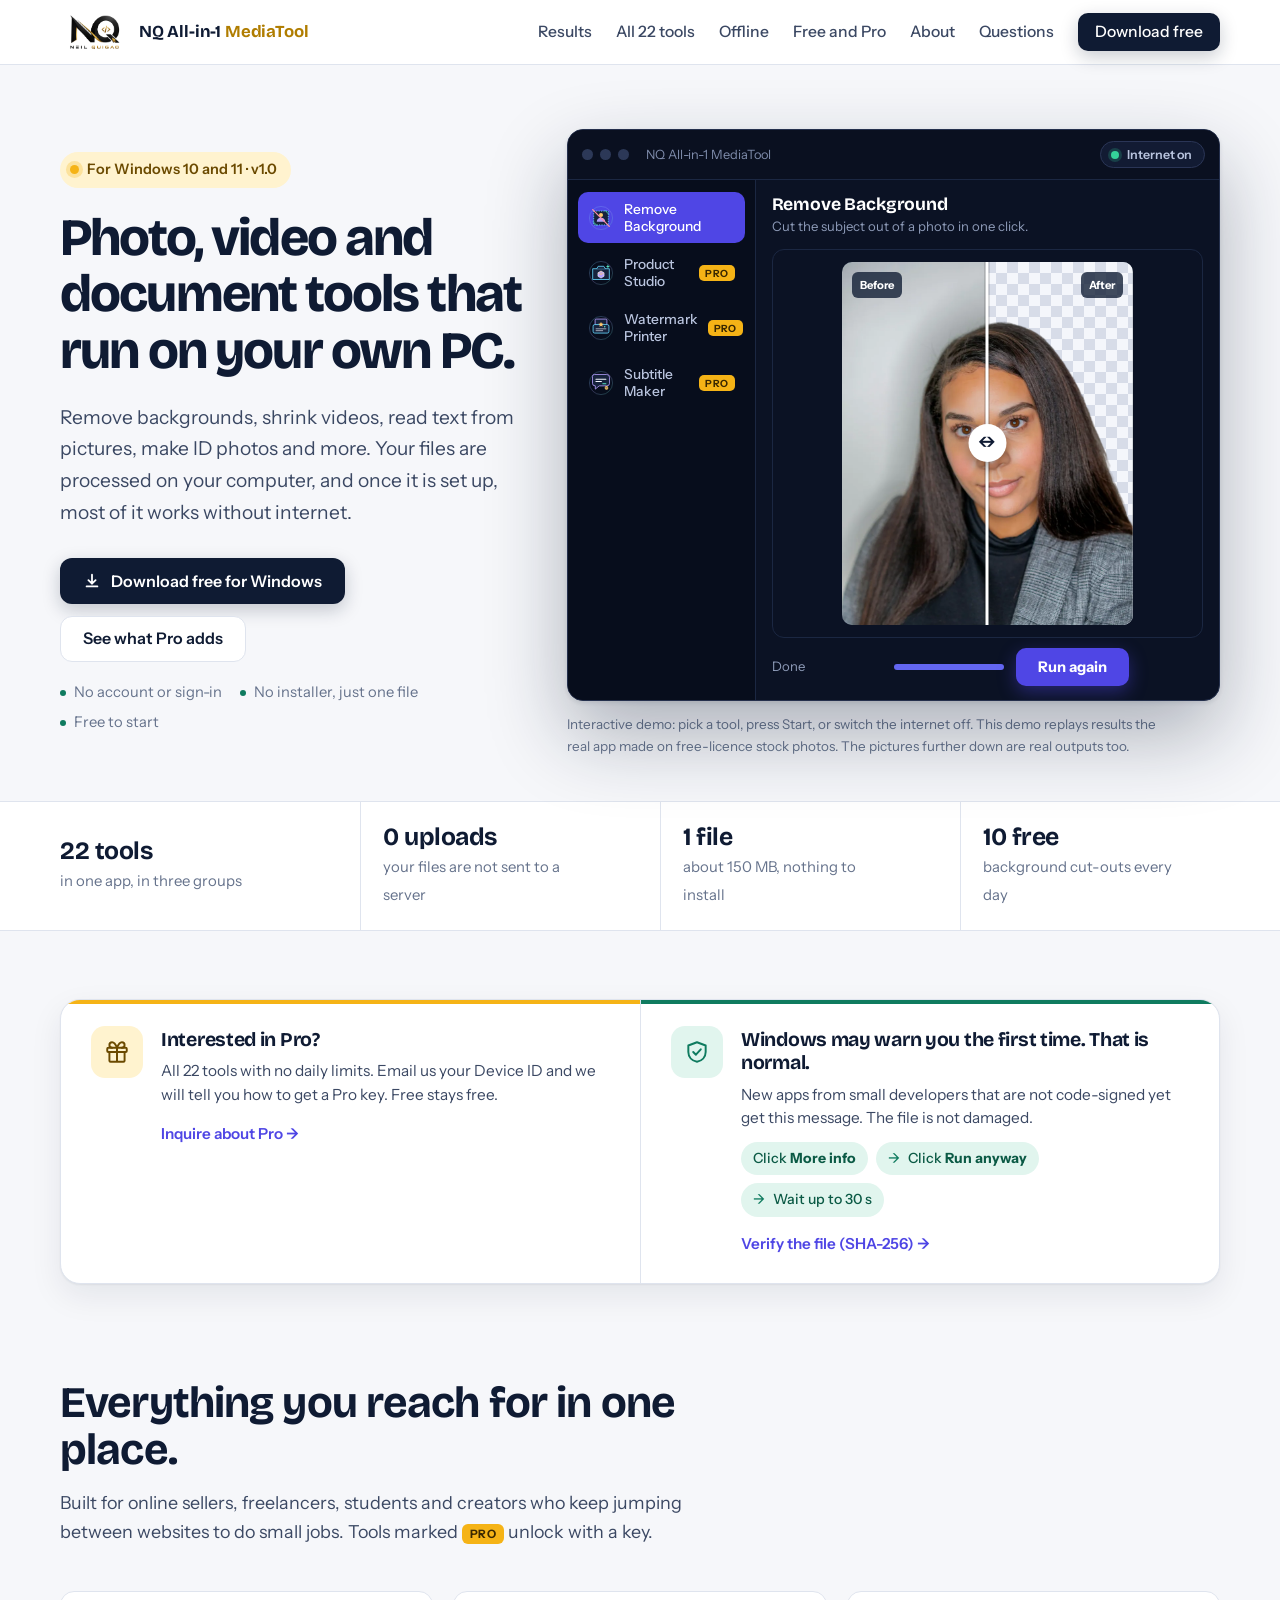
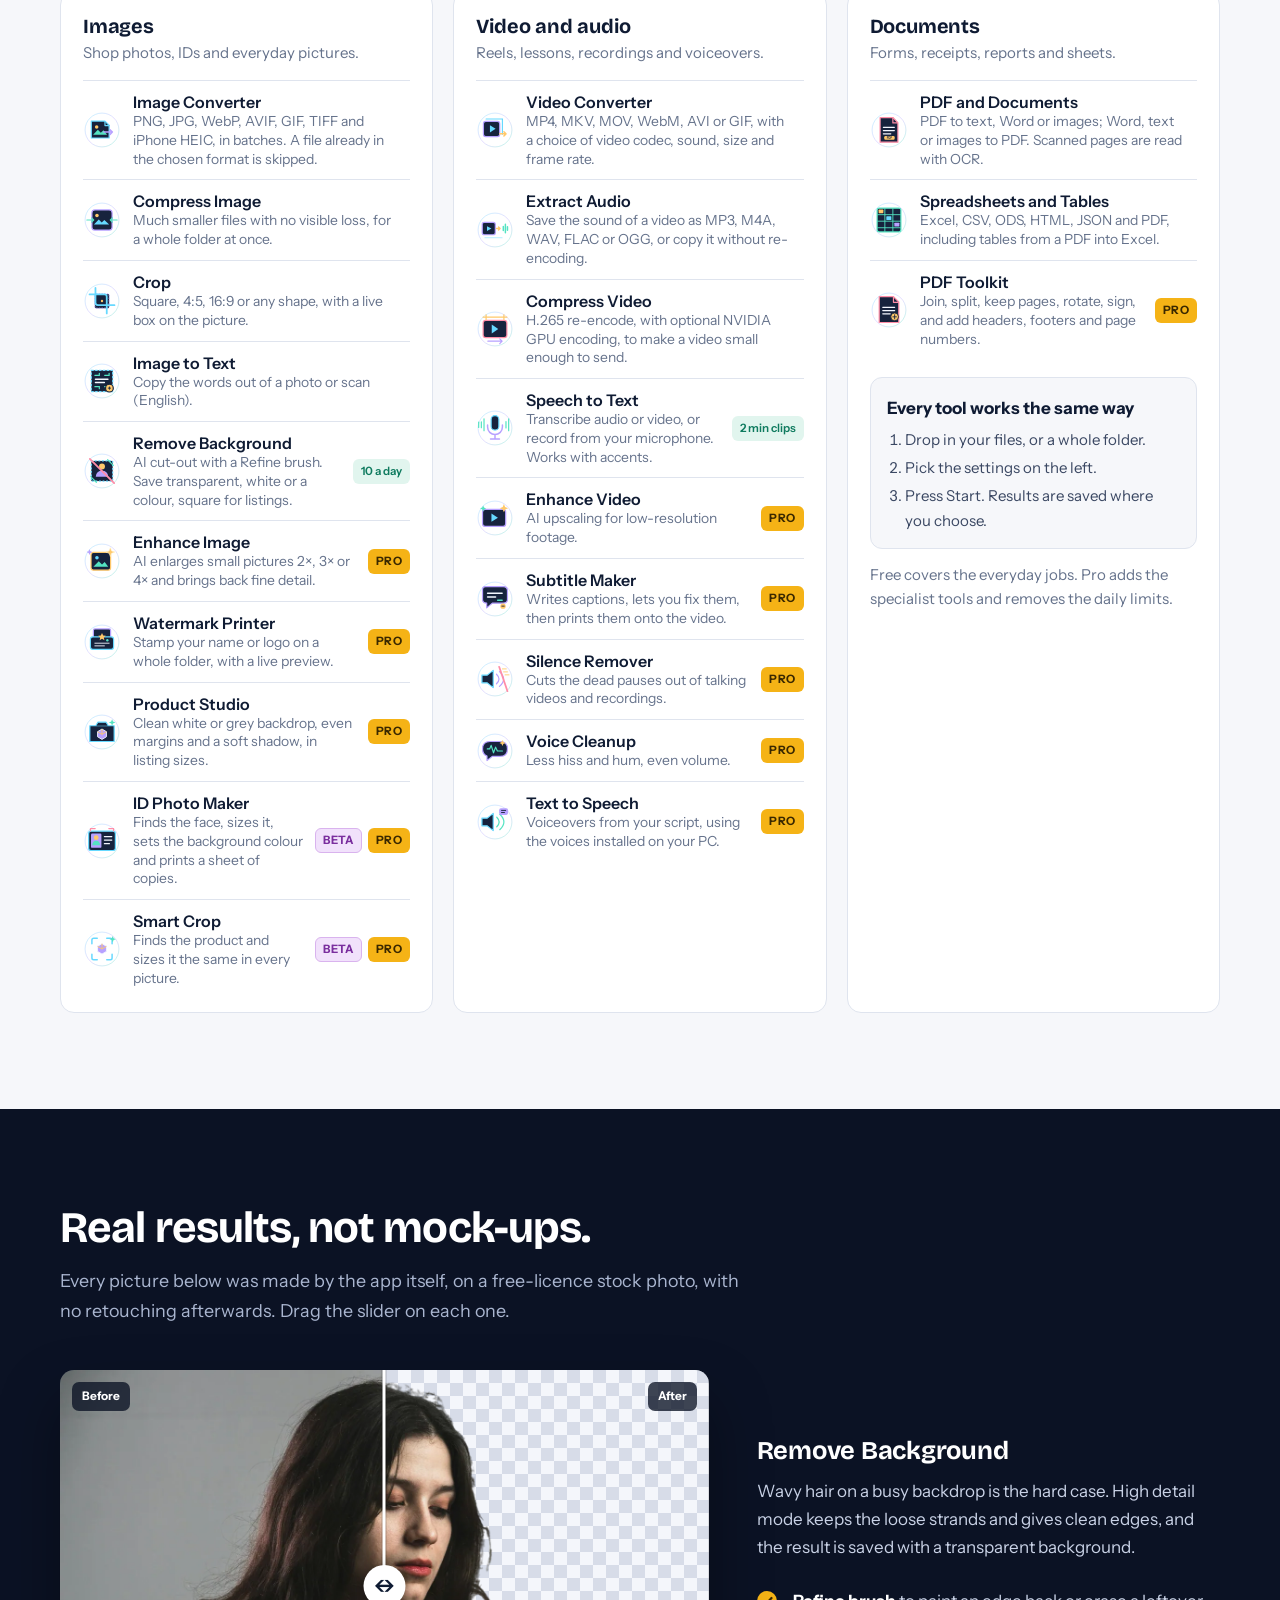
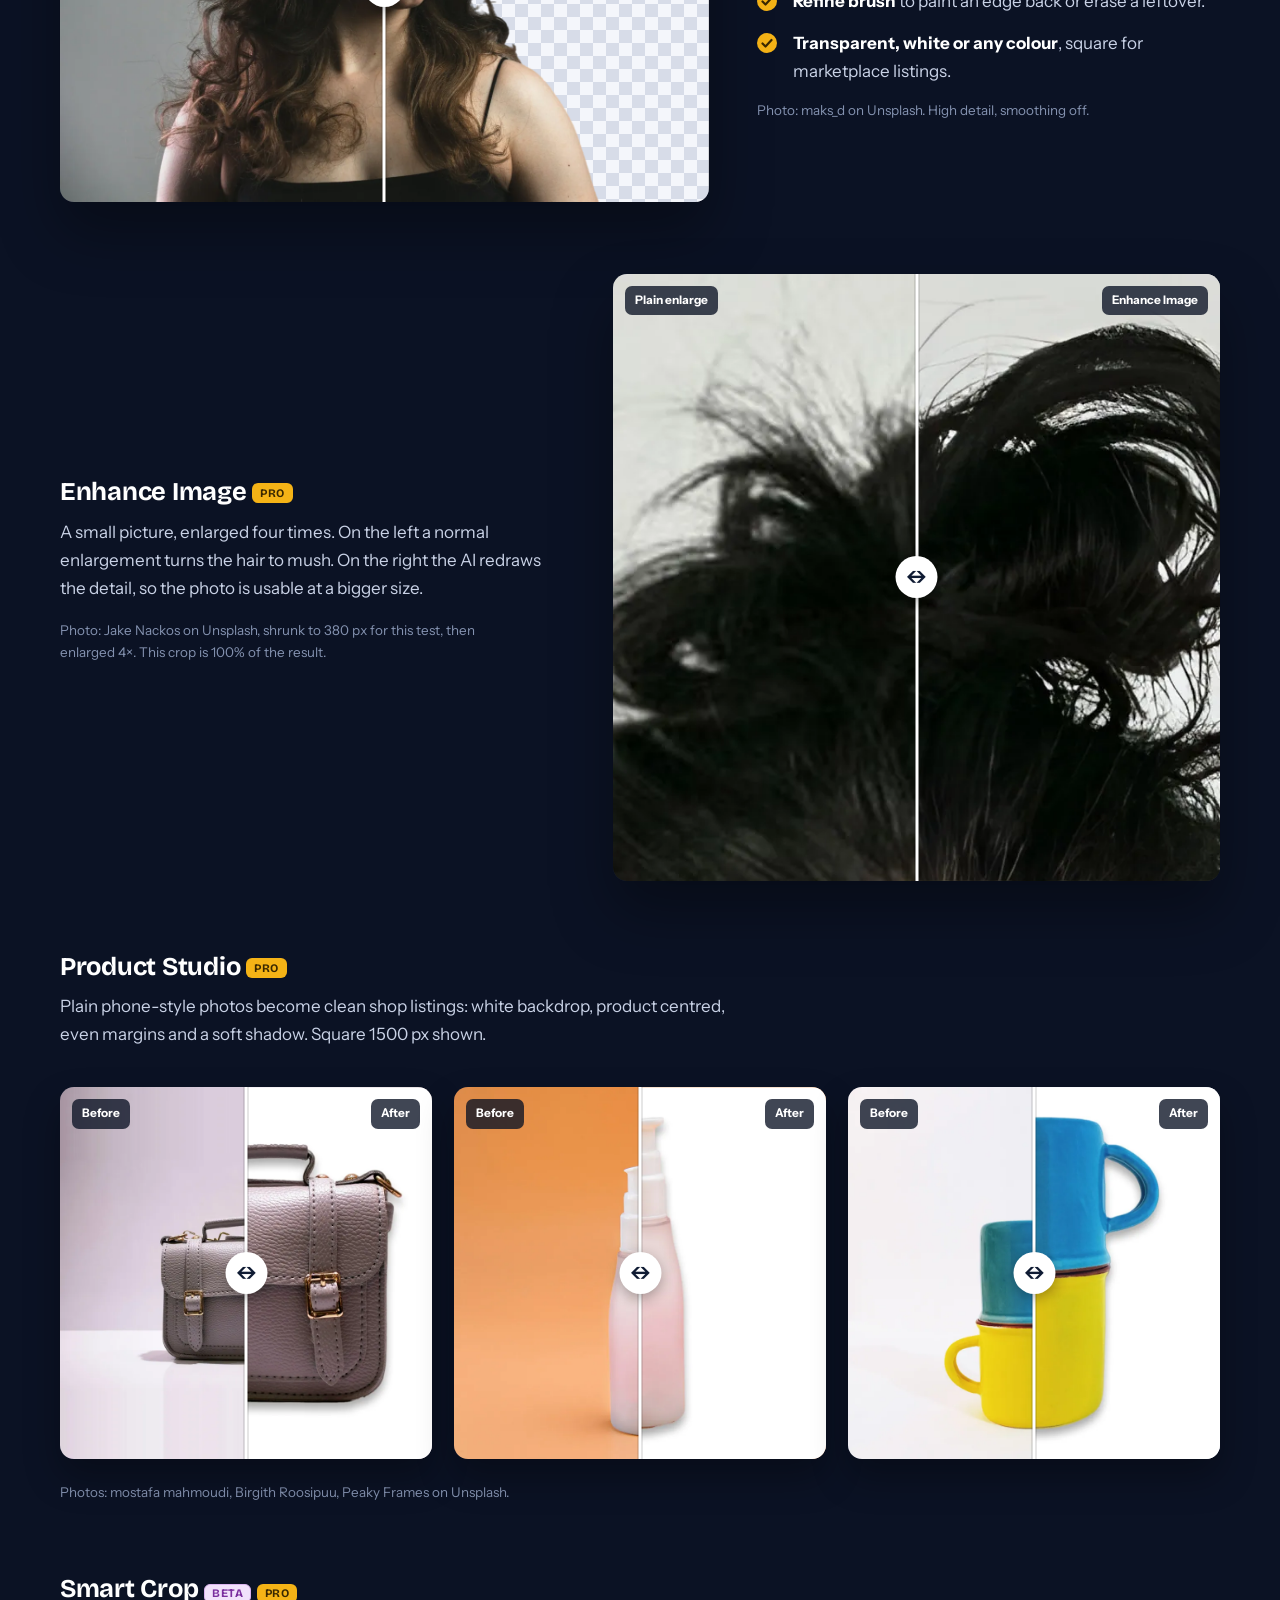
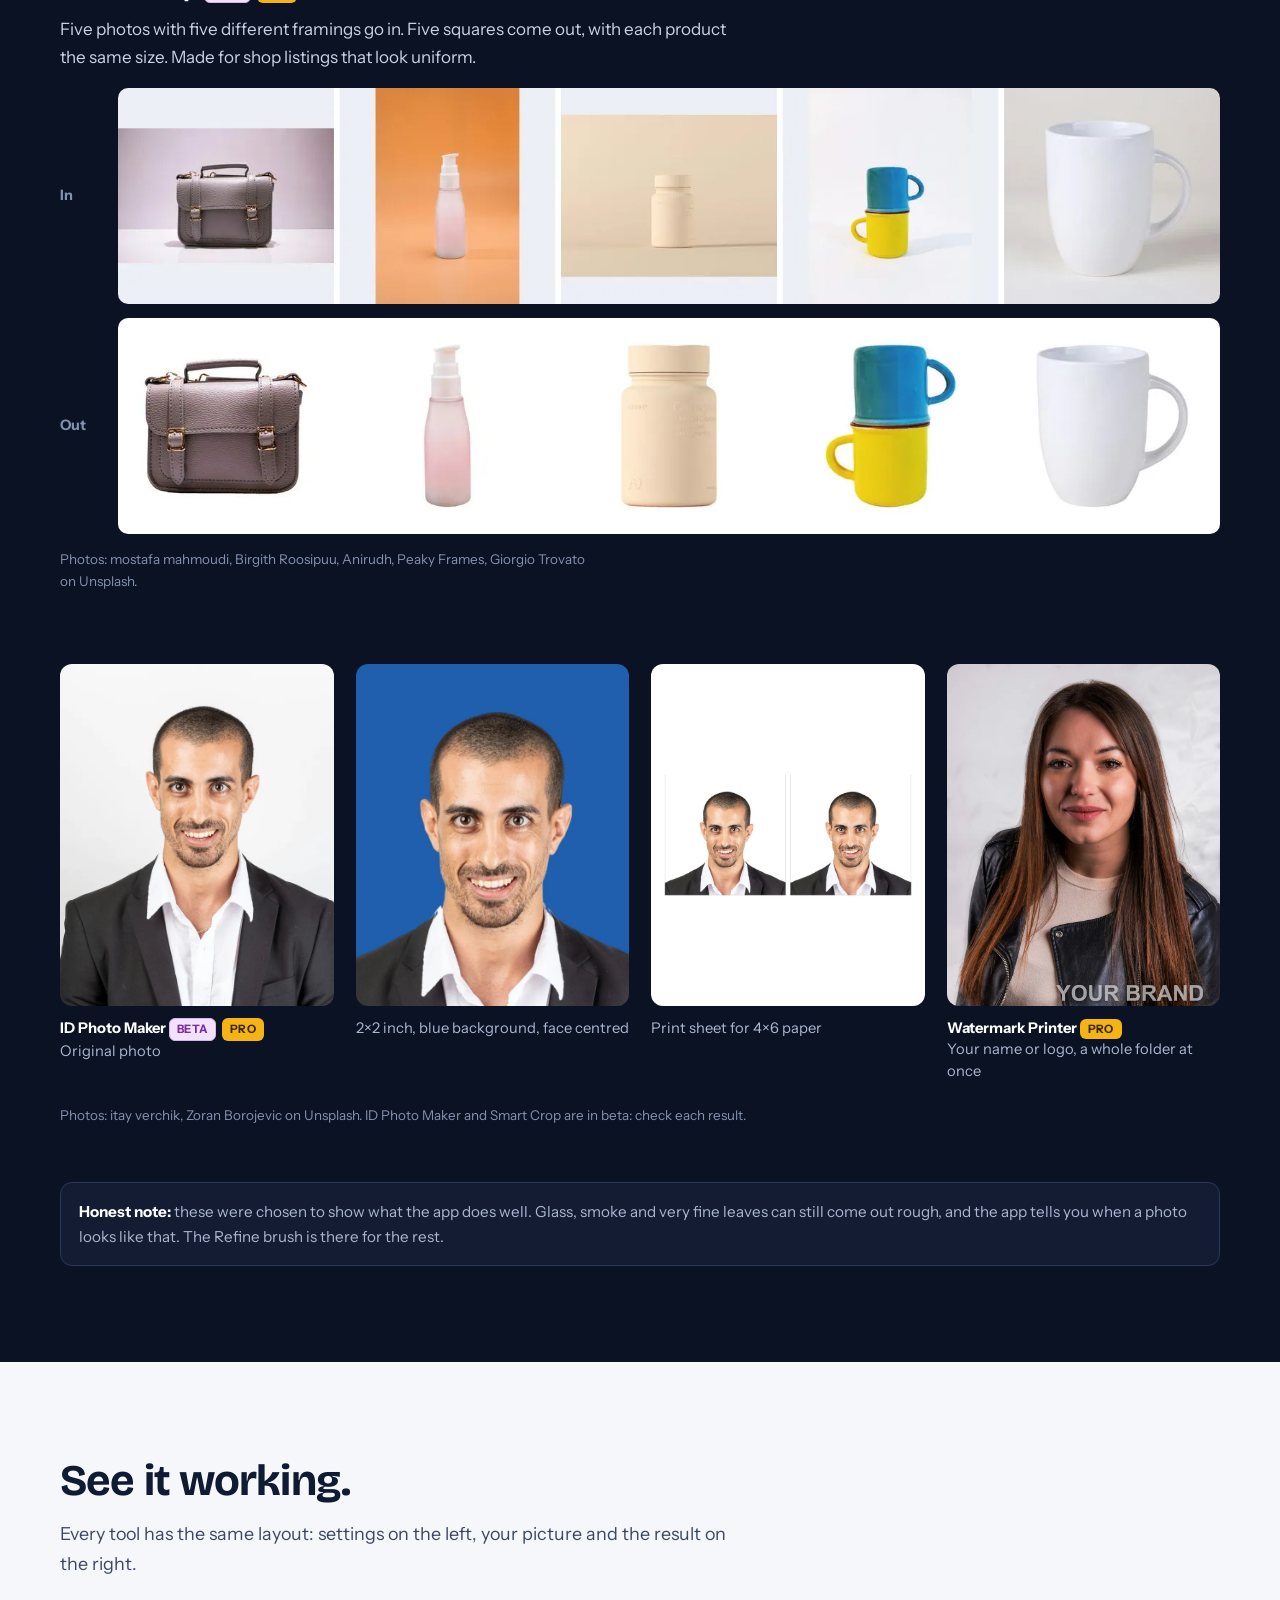
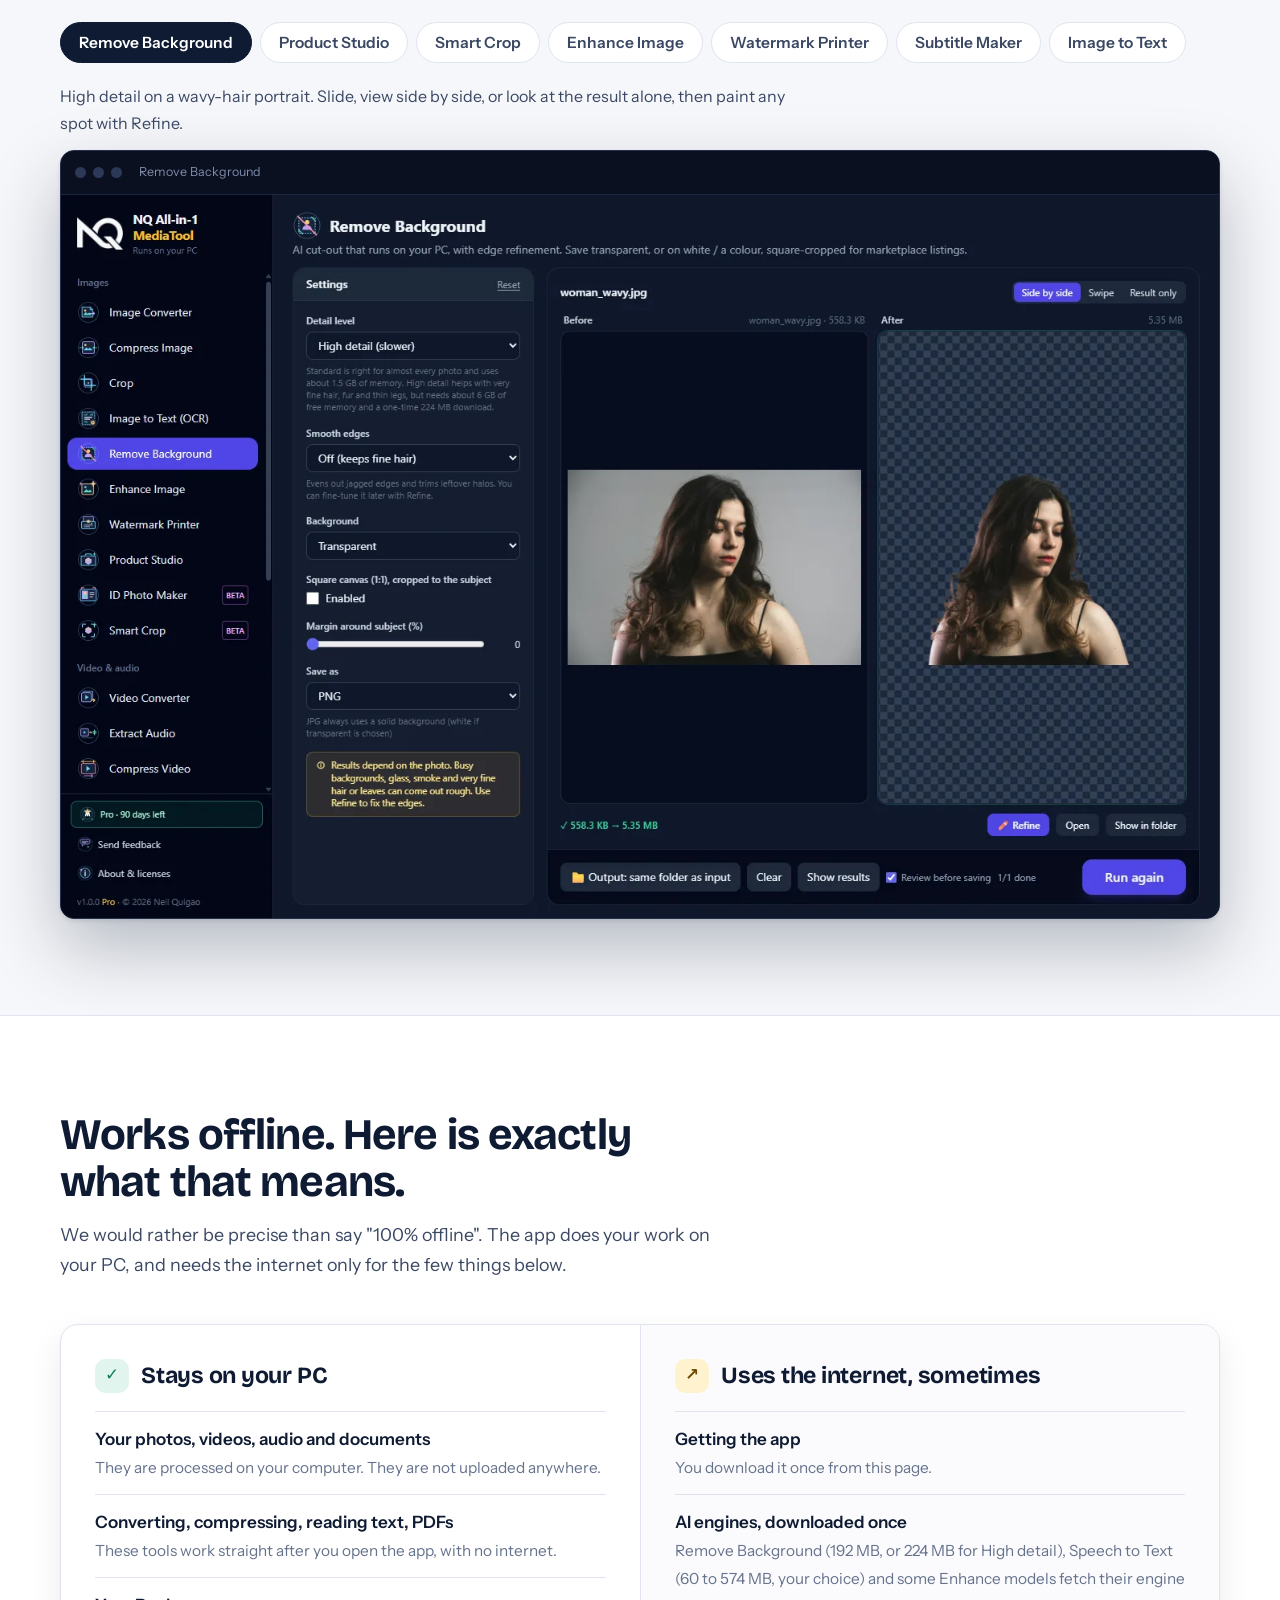
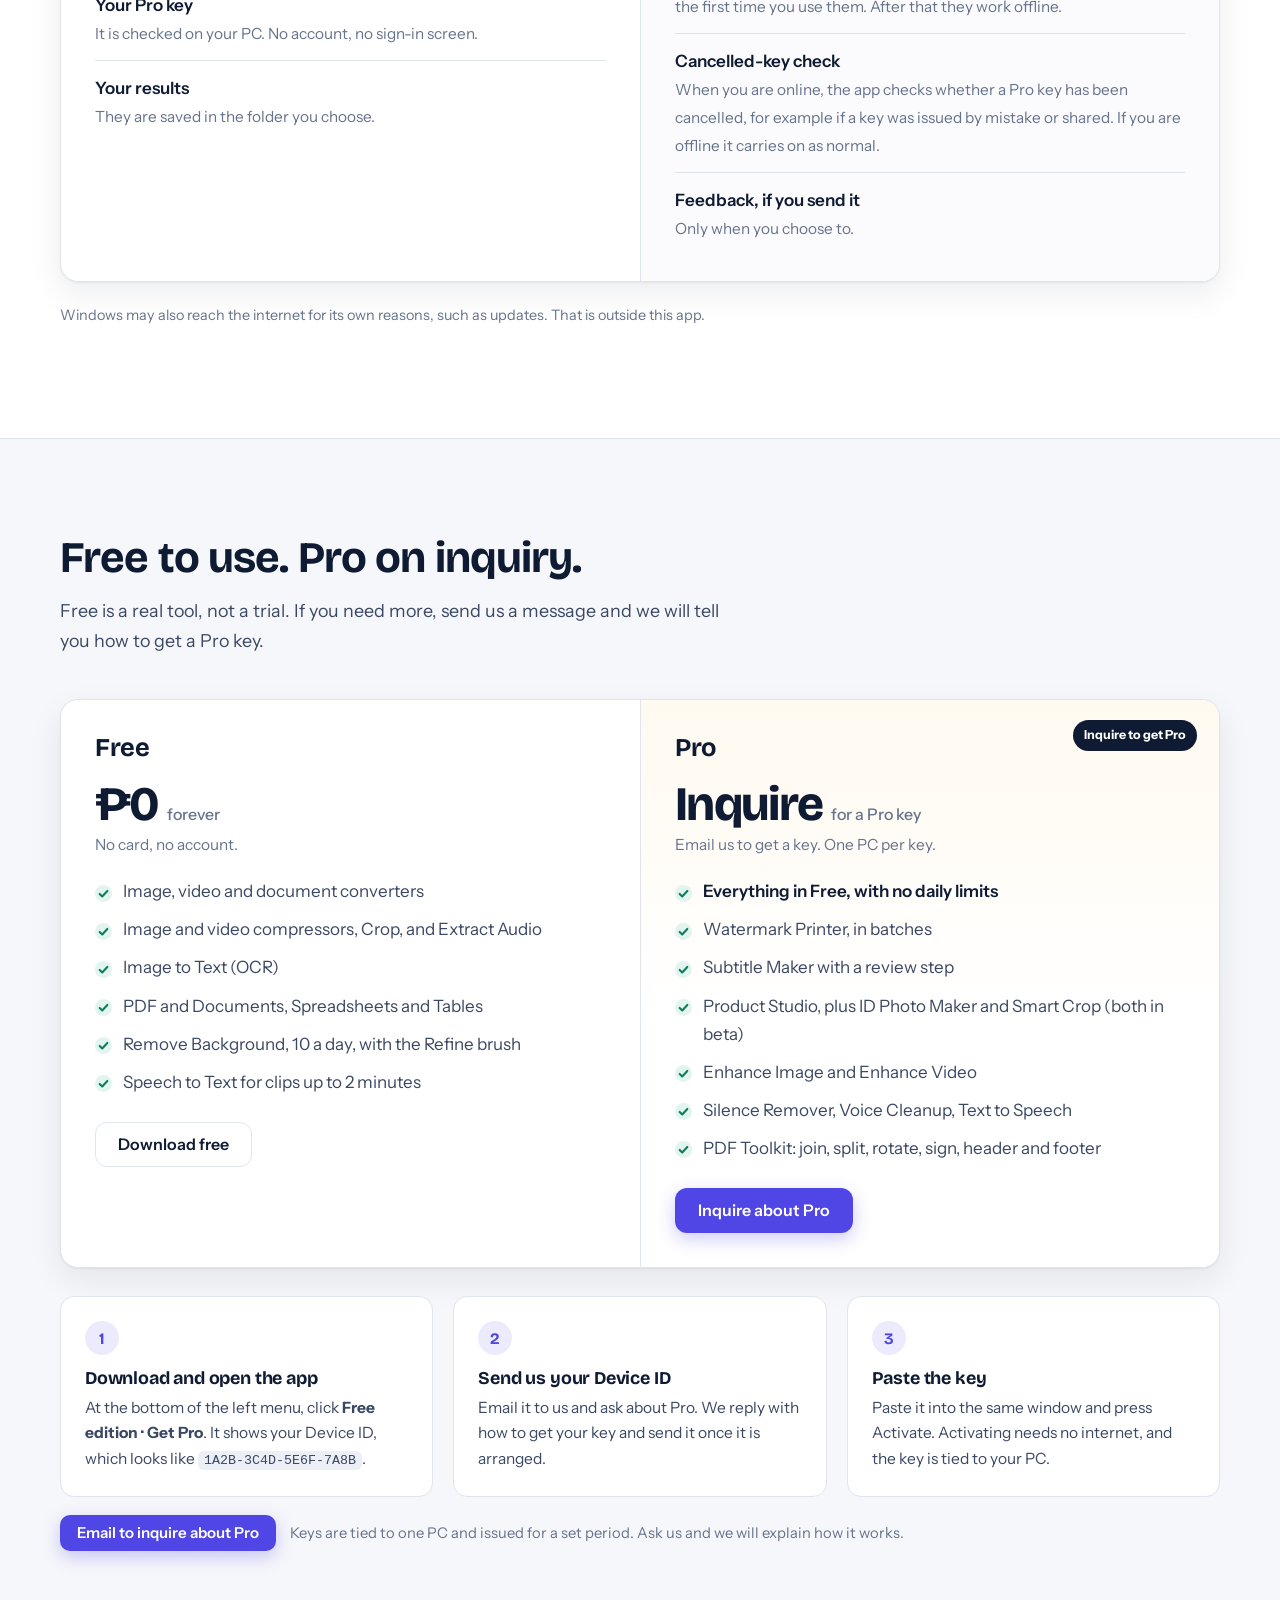
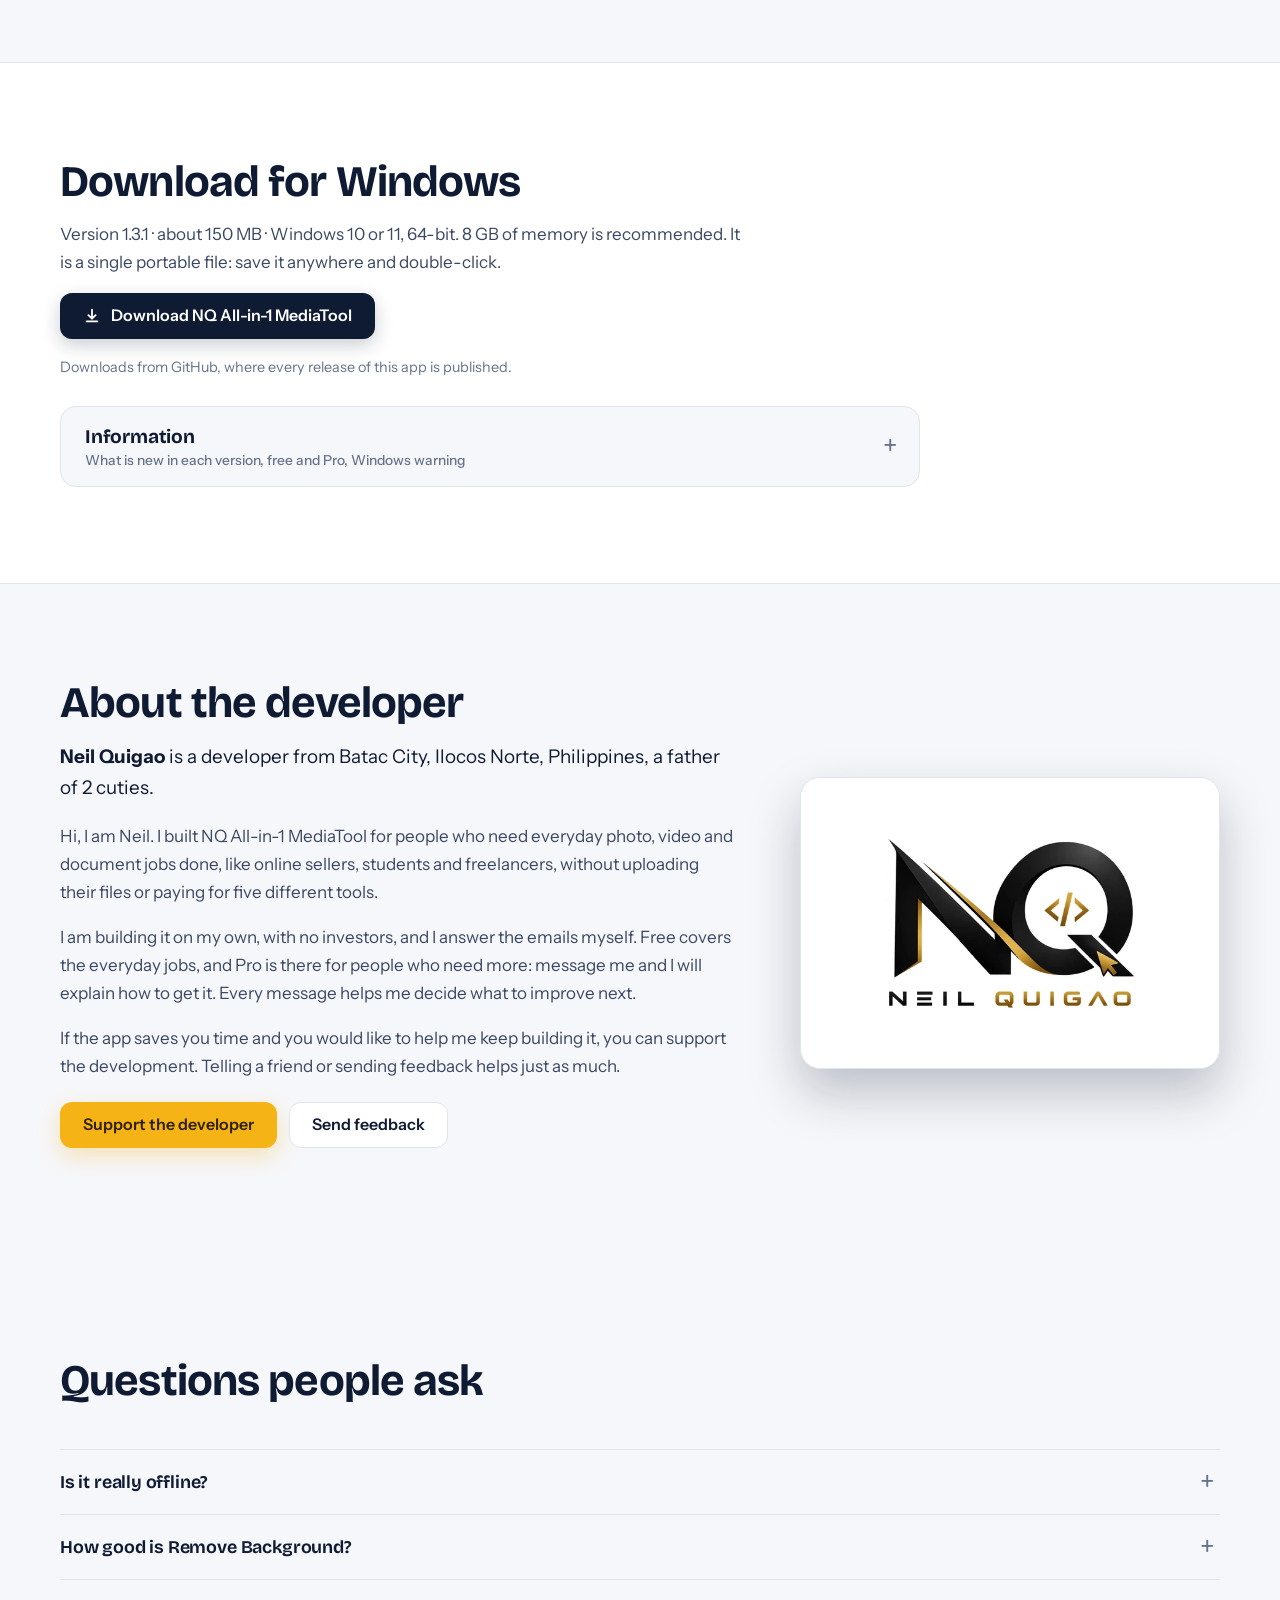
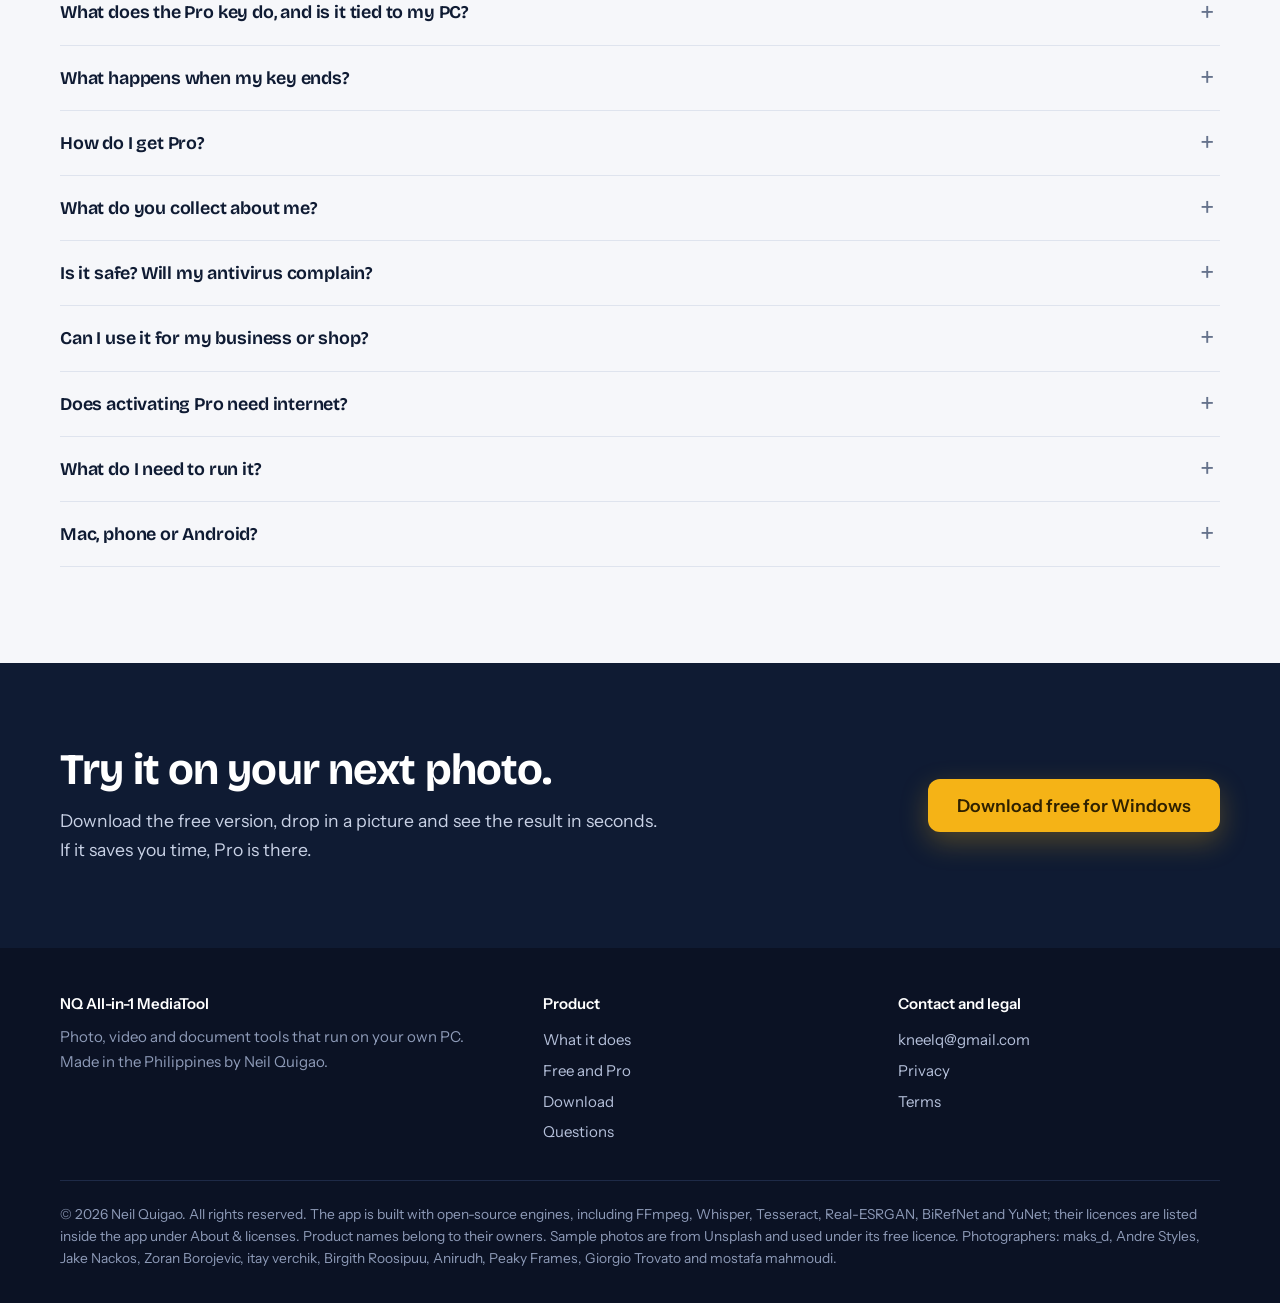
==== docs/index.html @ 66a1053c "v1.3.1: Pro on inquiry (site, terms, README) Co-Authored-By: Claude Sonnet 5.5 <noreply@anthropic.co" ====
<!doctype html>
<html lang="en">
<head>
<meta charset="utf-8">
<meta name="viewport" content="width=device-width, initial-scale=1">
<title>NQ All-in-1 MediaTool: photo, video and document tools that run on your PC</title>
<meta name="description" content="Remove backgrounds, compress video, read text from pictures, make ID photos and more. NQ All-in-1 MediaTool runs on your Windows PC, keeps your files on it, and works offline once set up.">
<meta property="og:title" content="NQ All-in-1 MediaTool">
<meta property="og:description" content="Photo, video and document tools that run on your own PC. Your files stay on it, and most of it works offline.">
<meta property="og:image" content="img/og.jpg">
<meta name="theme-color" content="#0f1b33">
<link rel="icon" href="img/icon.png">
<link rel="preconnect" href="https://fonts.googleapis.com"><link rel="preconnect" href="https://fonts.gstatic.com" crossorigin>
<link rel="stylesheet" href="https://fonts.googleapis.com/css2?family=Bricolage+Grotesque:opsz,wght@12..96,500..800&family=Instrument+Sans:wght@400;500;600;700&display=swap">
<link rel="stylesheet" href="style.css">
<link rel="stylesheet" href="hero.css">
</head>
<body>
<a class="skip" href="#main">Skip to content</a>
<header class="top">
  <div class="wrap">
    <a class="brand" href="#top" aria-label="NQ All-in-1 MediaTool home"><img src="img/logo.png" alt=""><span>NQ All-in-1 <b>MediaTool</b></span></a>
    <button class="menu" id="menu" aria-label="Menu" aria-expanded="false" aria-controls="nav">&#9776;</button>
    <nav id="nav" aria-label="Main">
      <a href="#results">Results</a>
      <a href="#tools">All 22 tools</a>
      <a href="#offline">Offline</a>
      <a href="#pricing">Free and Pro</a>
      <a href="#about">About</a>
      <a href="#faq">Questions</a>
      <a class="btn btn-pri btn-sm" href="#download" data-dl>Download free</a>
    </nav>
  </div>
</header>

<main id="main">
<section class="hero" id="top">
  <div class="wrap">
    <div>
      <div class="tag"><i></i>For Windows 10 and 11 · v1.0</div>
      <h1>Photo, video and document tools that run on your own PC.</h1>
      <p class="lead">Remove backgrounds, shrink videos, read text from pictures, make ID photos and more. Your files are processed on your computer, and once it is set up, most of it works without internet.</p>
      <div class="cta">
        <a class="btn btn-pri" href="#download" data-dl><svg viewBox="0 0 20 20" fill="none" stroke="currentColor" stroke-width="2" stroke-linecap="round" stroke-linejoin="round" aria-hidden="true"><path d="M10 3v10m0 0l-4-4m4 4l4-4M4 16h12"/></svg>Download free for Windows</a>
        <a class="btn btn-ghost" href="#pricing">See what Pro adds</a>
      </div>
      <ul class="facts"><li>No account or sign-in</li><li>No installer, just one file</li><li>Free to start</li></ul>
    </div>
    <figure class="shot">
      <div class="hd" id="hd" data-tool="rb" aria-label="Interactive demo of the app">
        <div class="hd-bar"><i></i><i></i><i></i><span class="hd-ttl">NQ All-in-1 MediaTool</span>
          <button class="hd-net" id="net" type="button" aria-pressed="false" title="Pretend to switch the internet off"><span class="dot"></span><span id="netTxt">Internet on</span></button></div>
        <div class="hd-body">
          <div class="hd-side" role="tablist" aria-label="Choose a tool to try">
            <button role="tab" data-tool="rb" aria-selected="true"><img src="icons/remove-background.svg" alt=""><span>Remove Background</span></button>
            <button role="tab" data-tool="ps" aria-selected="false"><img src="icons/product-photo-studio.svg" alt=""><span>Product Studio</span><em>PRO</em></button>
            <button role="tab" data-tool="wm" aria-selected="false"><img src="icons/watermark-printer.svg" alt=""><span>Watermark Printer</span><em>PRO</em></button>
            <button role="tab" data-tool="sm" aria-selected="false"><img src="icons/subtitle-maker.svg" alt=""><span>Subtitle Maker</span><em>PRO</em></button>
          </div>
          <div class="hd-main">
            <div class="hd-head"><b id="hdT">Remove Background</b><span id="hdS">Cut the subject out of a photo in one click.</span></div>
            <div class="hd-stage" id="stage">
              <div class="pn pn-rb on"><div class="ba2" id="ba2" style="--p:100%"><img src="img/hero-rb-before.webp" alt="Original portrait photo"><div class="af"><img src="img/hero-rb-after.webp" alt="The same portrait with the background removed, hair detail kept"></div><div class="hdl"></div><input type="range" min="0" max="100" value="100" id="ba2r" aria-label="Drag to compare before and after"><span class="lb l">Before</span><span class="lb r">After</span></div></div>
              <div class="pn pn-ps"><div class="studio" id="studio"><img class="s0" src="img/hero-ps-before.webp" alt=""><div class="s1"><img src="img/hero-ps-after.webp" alt="Grey leather satchel on a clean white backdrop with a soft shadow"></div></div></div>
              <div class="pn pn-wm"><div class="wmbox"><img src="img/hero-wm.webp" alt="Portrait photo with a watermark"><span class="wmt" id="wmt" data-pos="br">&copy; Your Brand</span></div>
                <div class="wmctl"><label>Opacity <input type="range" min="10" max="100" value="60" id="wmo" aria-label="Watermark opacity"></label><div class="grid3" id="wmg" role="group" aria-label="Watermark position"><button data-p="tl" aria-label="Top left"></button><button data-p="tc" aria-label="Top centre"></button><button data-p="tr" aria-label="Top right"></button><button data-p="ml" aria-label="Middle left"></button><button data-p="mc" aria-label="Centre"></button><button data-p="mr" aria-label="Middle right"></button><button data-p="bl" aria-label="Bottom left"></button><button data-p="bc" aria-label="Bottom centre"></button><button data-p="br" class="on" aria-label="Bottom right"></button></div></div></div>
              <div class="pn pn-sm"><div class="vid"><img src="img/hero-vid.webp" alt="A video frame showing a supplement bottle"><div class="cap2" id="cap2" aria-live="off"></div></div></div>
            </div>
            <div class="hd-act"><span id="hdSt">Ready</span><span class="sp"></span><div class="hd-prog"><i id="hdP"></i></div><button class="hd-go" id="hdGo" type="button">Start</button></div>
          </div>
        </div>
        <div class="hd-toast" id="hdToast" role="status"></div>
      </div>
      <figcaption class="cap">Interactive demo: pick a tool, press Start, or switch the internet off. This demo replays results the real app made on free-licence stock photos. The pictures further down are real outputs too.</figcaption>
    </figure>
  </div>
  <div class="strip">
    <div class="wrap">
      <div><b>22 tools</b><span>in one app, in three groups</span></div>
      <div><b>0 uploads</b><span>your files are not sent to a server</span></div>
      <div><b>1 file</b><span>about 150 MB, nothing to install</span></div>
      <div><b>10 free</b><span>background cut-outs every day</span></div>
    </div>
  </div>
</section>

<section class="notice" id="start-here" aria-label="Before you download">
  <div class="wrap">
    <div class="nbar">
      <div class="nc">
        <span class="ic ic-gold"><svg viewBox="0 0 24 24" fill="none" stroke="currentColor" stroke-width="1.8" stroke-linecap="round" stroke-linejoin="round" aria-hidden="true"><rect x="3" y="8" width="18" height="4" rx="1"/><path d="M12 8v13M5 12v8a1 1 0 0 0 1 1h12a1 1 0 0 0 1-1v-8M7.5 8a2.5 2.5 0 1 1 0-5C10 3 12 8 12 8s2-5 4.5-5a2.5 2.5 0 1 1 0 5"/></svg></span>
        <div>
          <h2>Interested in Pro?</h2>
          <p>All 22 tools with no daily limits. Email us your Device ID and we will tell you how to get a Pro key. Free stays free.</p>
          <a class="nlink" href="#get-pro">Inquire about Pro <span aria-hidden="true">&rarr;</span></a>
        </div>
      </div>
      <div class="nc">
        <span class="ic ic-green"><svg viewBox="0 0 24 24" fill="none" stroke="currentColor" stroke-width="1.8" stroke-linecap="round" stroke-linejoin="round" aria-hidden="true"><path d="M12 3l8 3v6c0 4.5-3.2 8-8 9-4.8-1-8-4.5-8-9V6l8-3z"/><path d="M8.5 12l2.5 2.5 4.5-5"/></svg></span>
        <div>
          <h2>Windows may warn you the first time. That is normal.</h2>
          <p>New apps from small developers that are not code-signed yet get this message. The file is not damaged.</p>
          <ol class="chain" aria-label="What to do">
            <li>Click <b>More info</b></li><li>Click <b>Run anyway</b></li><li>Wait up to 30 s</li>
          </ol>
          <a class="nlink" href="#download">Verify the file (SHA-256) <span aria-hidden="true">&rarr;</span></a>
        </div>
      </div>
    </div>
  </div>
</section>

<section class="block" id="tools">
  <div class="wrap">
    <div class="head">
      <h2>Everything you reach for in one place.</h2>
      <p>Built for online sellers, freelancers, students and creators who keep jumping between websites to do small jobs. Tools marked <span class="pro">PRO</span> unlock with a key.</p>
    </div>
    <div class="groups">
      <div class="group">
        <h3>Images</h3><p>Shop photos, IDs and everyday pictures.</p>
        <ul>
          <li><img src="icons/image-converter.svg" alt=""><div><b>Image Converter</b><small>PNG, JPG, WebP, AVIF, GIF, TIFF and iPhone HEIC, in batches. A file already in the chosen format is skipped.</small></div></li>
          <li><img src="icons/compress-image.svg" alt=""><div><b>Compress Image</b><small>Much smaller files with no visible loss, for a whole folder at once.</small></div></li>
          <li><img src="icons/crop.svg" alt=""><div><b>Crop</b><small>Square, 4:5, 16:9 or any shape, with a live box on the picture.</small></div></li>
          <li><img src="icons/image-to-text-ocr.svg" alt=""><div><b>Image to Text</b><small>Copy the words out of a photo or scan (English).</small></div></li>
          <li><img src="icons/remove-background.svg" alt=""><div><b>Remove Background</b><small>AI cut-out with a Refine brush. Save transparent, white or a colour, square for listings.</small></div><span class="lim">10 a day</span></li>
          <li><img src="icons/enhance-image.svg" alt=""><div><b>Enhance Image</b><small>AI enlarges small pictures 2×, 3× or 4× and brings back fine detail.</small></div><span class="pro">PRO</span></li>
          <li><img src="icons/watermark-printer.svg" alt=""><div><b>Watermark Printer</b><small>Stamp your name or logo on a whole folder, with a live preview.</small></div><span class="pro">PRO</span></li>
          <li><img src="icons/product-photo-studio.svg" alt=""><div><b>Product Studio</b><small>Clean white or grey backdrop, even margins and a soft shadow, in listing sizes.</small></div><span class="pro">PRO</span></li>
          <li><img src="icons/id-photo-maker.svg" alt=""><div><b>ID Photo Maker</b><small>Finds the face, sizes it, sets the background colour and prints a sheet of copies.</small></div><span class="tags"><span class="beta" title="Still being improved">BETA</span><span class="pro">PRO</span></span></li>
          <li><img src="icons/smart-crop.svg" alt=""><div><b>Smart Crop</b><small>Finds the product and sizes it the same in every picture.</small></div><span class="tags"><span class="beta" title="Still being improved">BETA</span><span class="pro">PRO</span></span></li>
        </ul>
      </div>
      <div class="group">
        <h3>Video and audio</h3><p>Reels, lessons, recordings and voiceovers.</p>
        <ul>
          <li><img src="icons/video-converter.svg" alt=""><div><b>Video Converter</b><small>MP4, MKV, MOV, WebM, AVI or GIF, with a choice of video codec, sound, size and frame rate.</small></div></li>
          <li><img src="icons/extract-audio.svg" alt=""><div><b>Extract Audio</b><small>Save the sound of a video as MP3, M4A, WAV, FLAC or OGG, or copy it without re-encoding.</small></div></li>
          <li><img src="icons/compress-video.svg" alt=""><div><b>Compress Video</b><small>H.265 re-encode, with optional NVIDIA GPU encoding, to make a video small enough to send.</small></div></li>
          <li><img src="icons/speech-to-text.svg" alt=""><div><b>Speech to Text</b><small>Transcribe audio or video, or record from your microphone. Works with accents.</small></div><span class="lim">2 min clips</span></li>
          <li><img src="icons/enhance-video.svg" alt=""><div><b>Enhance Video</b><small>AI upscaling for low-resolution footage.</small></div><span class="pro">PRO</span></li>
          <li><img src="icons/subtitle-maker.svg" alt=""><div><b>Subtitle Maker</b><small>Writes captions, lets you fix them, then prints them onto the video.</small></div><span class="pro">PRO</span></li>
          <li><img src="icons/silence-remover.svg" alt=""><div><b>Silence Remover</b><small>Cuts the dead pauses out of talking videos and recordings.</small></div><span class="pro">PRO</span></li>
          <li><img src="icons/voice-cleanup.svg" alt=""><div><b>Voice Cleanup</b><small>Less hiss and hum, even volume.</small></div><span class="pro">PRO</span></li>
          <li><img src="icons/text-to-speech.svg" alt=""><div><b>Text to Speech</b><small>Voiceovers from your script, using the voices installed on your PC.</small></div><span class="pro">PRO</span></li>
        </ul>
      </div>
      <div class="group">
        <h3>Documents</h3><p>Forms, receipts, reports and sheets.</p>
        <ul>
          <li><img src="icons/pdf-documents.svg" alt=""><div><b>PDF and Documents</b><small>PDF to text, Word or images; Word, text or images to PDF. Scanned pages are read with OCR.</small></div></li>
          <li><img src="icons/spreadsheets-tables.svg" alt=""><div><b>Spreadsheets and Tables</b><small>Excel, CSV, ODS, HTML, JSON and PDF, including tables from a PDF into Excel.</small></div></li>
          <li><img src="icons/pdf-toolkit.svg" alt=""><div><b>PDF Toolkit</b><small>Join, split, keep pages, rotate, sign, and add headers, footers and page numbers.</small></div><span class="pro">PRO</span></li>
        </ul>
        <div class="how"><b>Every tool works the same way</b><ol><li>Drop in your files, or a whole folder.</li><li>Pick the settings on the left.</li><li>Press Start. Results are saved where you choose.</li></ol></div><p class="small" style="margin:14px 0 8px">Free covers the everyday jobs. Pro adds the specialist tools and removes the daily limits.</p>
      </div>
    </div>
  </div>
</section>

<section class="block results" id="results">
  <div class="wrap">
    <div class="head"><h2>Real results, not mock-ups.</h2><p>Every picture below was made by the app itself, on a free-licence stock photo, with no retouching afterwards. Drag the slider on each one.</p></div>

    <article class="rs">
      <div class="cmp alpha" style="--p:50%;--ar:3 / 2"><img loading="lazy" src="img/show-rb-before.webp" alt="Portrait of a woman with long wavy dark hair"><div class="aft"><img loading="lazy" src="img/show-rb-after.webp" alt="The same portrait cut out on a transparent background, every strand kept"></div><span class="lab l">Before</span><span class="lab r">After</span><div class="handle"></div><input type="range" min="0" max="100" value="50" aria-label="Drag to compare: Portrait of a woman with long wavy dark hair and The same portrait cut out on a transparent background, every strand kept"></div>
      <div>
        <h3>Remove Background</h3>
        <p>Wavy hair on a busy backdrop is the hard case. High detail mode keeps the loose strands and gives clean edges, and the result is saved with a transparent background.</p>
        <ul class="ticks"><li><span><b>Refine brush</b> to paint an edge back or erase a leftover.</span></li><li><span><b>Transparent, white or any colour</b>, square for marketplace listings.</span></li></ul>
        <p class="by">Photo: maks_d on Unsplash. High detail, smoothing off.</p>
      </div>
    </article>

    <article class="rs flip">
      <div class="cmp" style="--p:50%;--ar:1 / 1"><img loading="lazy" src="img/show-enh-before.webp" alt="Plain enlargement of a small photo, hair looks soft and smeared"><div class="aft"><img loading="lazy" src="img/show-enh-after.webp" alt="The same photo enlarged 4 times by Enhance Image, individual hairs sharp"></div><span class="lab l">Plain enlarge</span><span class="lab r">Enhance Image</span><div class="handle"></div><input type="range" min="0" max="100" value="50" aria-label="Drag to compare: Plain enlargement of a small photo, hair looks soft and smeared and The same photo enlarged 4 times by Enhance Image, individual hairs sharp"></div>
      <div>
        <h3>Enhance Image <span class="pro">PRO</span></h3>
        <p>A small picture, enlarged four times. On the left a normal enlargement turns the hair to mush. On the right the AI redraws the detail, so the photo is usable at a bigger size.</p>
        <p class="by">Photo: Jake Nackos on Unsplash, shrunk to 380 px for this test, then enlarged 4×. This crop is 100% of the result.</p>
      </div>
    </article>

    <article class="rs3">
      <div class="rs3-t"><h3>Product Studio <span class="pro">PRO</span></h3><p>Plain phone-style photos become clean shop listings: white backdrop, product centred, even margins and a soft shadow. Square 1500 px shown.</p></div>
      <div class="cmp" style="--p:50%;--ar:1 / 1"><img loading="lazy" src="img/show-ps1-before.webp" alt="Grey leather satchel on a lilac backdrop with a reflection"><div class="aft"><img loading="lazy" src="img/show-ps1-after.webp" alt="The satchel cut out on a clean white listing photo with soft shadow"></div><span class="lab l">Before</span><span class="lab r">After</span><div class="handle"></div><input type="range" min="0" max="100" value="50" aria-label="Drag to compare: Leather handbag photographed on white and The handbag on a clean white listing photo with soft shadow"></div>
      <div class="cmp" style="--p:50%;--ar:1 / 1"><img loading="lazy" src="img/show-ps2-before.webp" alt="Frosted pump bottle on an orange backdrop"><div class="aft"><img loading="lazy" src="img/show-ps2-after.webp" alt="The bottle on a clean white listing photo"></div><span class="lab l">Before</span><span class="lab r">After</span><div class="handle"></div><input type="range" min="0" max="100" value="50" aria-label="Drag to compare: Frosted pump bottle on an orange backdrop and The bottle on a clean white listing photo"></div>
      <div class="cmp" style="--p:50%;--ar:1 / 1"><img loading="lazy" src="img/show-ps3-before.webp" alt="Two stacked mugs, small in the frame"><div class="aft"><img loading="lazy" src="img/show-ps3-after.webp" alt="The mugs centred on white with even margins"></div><span class="lab l">Before</span><span class="lab r">After</span><div class="handle"></div><input type="range" min="0" max="100" value="50" aria-label="Drag to compare: Two stacked mugs, small in the frame and The mugs centred on white with even margins"></div>
      <p class="by rs3-by">Photos: mostafa mahmoudi, Birgith Roosipuu, Peaky Frames on Unsplash.</p>
    </article>

    <article class="rs2">
      <div>
        <h3>Smart Crop <span class="tags"><span class="beta">BETA</span><span class="pro">PRO</span></span></h3>
        <p>Five photos with five different framings go in. Five squares come out, with each product the same size. Made for shop listings that look uniform.</p>
        <div class="sline"><span class="sl">In</span><img loading="lazy" src="img/show-sc-in.webp" alt="Five product photos with different framings and sizes"></div>
        <div class="sline"><span class="sl">Out</span><img loading="lazy" src="img/show-sc-out.webp" alt="The same five products as equal squares, each at the same size"></div>
        <p class="by">Photos: mostafa mahmoudi, Birgith Roosipuu, Anirudh, Peaky Frames, Giorgio Trovato on Unsplash.</p>
      </div>
    </article>

    <article class="rs4">
      <figure><div class="fr"><img loading="lazy" src="img/show-id-before.webp" alt="Original portrait of a man in a suit"></div><figcaption><b>ID Photo Maker</b> <span class="tags"><span class="beta">BETA</span><span class="pro">PRO</span></span><br>Original photo</figcaption></figure>
      <figure><div class="fr"><img loading="lazy" src="img/show-id-after.webp" alt="The ID picture, 2 by 2 inch, blue background"></div><figcaption>2×2 inch, blue background, face centred</figcaption></figure>
      <figure><div class="fr"><img loading="lazy" src="img/show-id-sheet.webp" alt="A 4 by 6 inch print sheet with copies of the ID picture"></div><figcaption>Print sheet for 4×6 paper</figcaption></figure>
      <figure><div class="fr"><img loading="lazy" src="img/show-wm.webp" alt="Portrait with a text watermark in the corner"></div><figcaption><b>Watermark Printer</b> <span class="pro">PRO</span><br>Your name or logo, a whole folder at once</figcaption></figure>
      <p class="by rs4-by">Photos: itay verchik, Zoran Borojevic on Unsplash. ID Photo Maker and Smart Crop are in beta: check each result.</p>
    </article>

    <div class="honest"><b>Honest note:</b> these were chosen to show what the app does well. Glass, smoke and very fine leaves can still come out rough, and the app tells you when a photo looks like that. The Refine brush is there for the rest.</div>
  </div>
</section>

<section class="block" id="screens">
  <div class="wrap">
    <div class="head"><h2>See it working.</h2><p>Every tool has the same layout: settings on the left, your picture and the result on the right.</p></div>
    <div class="tabs" role="tablist" aria-label="App screens">
      <button role="tab" aria-selected="true" aria-controls="p1" id="t1">Remove Background</button>
      <button role="tab" aria-selected="false" aria-controls="p2" id="t2">Product Studio</button>
      <button role="tab" aria-selected="false" aria-controls="p3" id="t3">Smart Crop</button>
      <button role="tab" aria-selected="false" aria-controls="p4" id="t4">Enhance Image</button>
      <button role="tab" aria-selected="false" aria-controls="p5" id="t5">Watermark Printer</button>
      <button role="tab" aria-selected="false" aria-controls="p6" id="t6">Subtitle Maker</button>
      <button role="tab" aria-selected="false" aria-controls="p7" id="t7">Image to Text</button>
    </div>
    <div class="panel on" id="p1" role="tabpanel" aria-labelledby="t1"><p class="cap">High detail on a wavy-hair portrait. Slide, view side by side, or look at the result alone, then paint any spot with Refine.</p><div class="win"><div class="bar"><i></i><i></i><i></i><span>Remove Background</span></div><img loading="lazy" src="img/app-removebg.webp" width="1440" height="900" alt="Remove Background with a finished cut-out beside the original"></div></div>
    <div class="panel" id="p2" role="tabpanel" aria-labelledby="t2" hidden><p class="cap">A plain product photo becomes a square listing picture with a clean backdrop and a soft shadow. <span class="pro">PRO</span></p><div class="win"><div class="bar"><i></i><i></i><i></i><span>Product Studio</span></div><img loading="lazy" src="img/app-studio.webp" width="1440" height="900" alt="Product Studio result"></div></div>
    <div class="panel" id="p3" role="tabpanel" aria-labelledby="t3" hidden><p class="cap">Drop in a whole batch. Every product comes out the same size on the same canvas. <span class="beta">BETA</span> <span class="pro">PRO</span></p><div class="win"><div class="bar"><i></i><i></i><i></i><span>Smart Crop</span></div><img loading="lazy" src="img/app-smartcrop.webp" width="1440" height="900" alt="Smart Crop with five finished product pictures"></div></div>
    <div class="panel" id="p4" role="tabpanel" aria-labelledby="t4" hidden><p class="cap">A small picture enlarged four times, with the original beside the result. <span class="pro">PRO</span></p><div class="win"><div class="bar"><i></i><i></i><i></i><span>Enhance Image</span></div><img loading="lazy" src="img/app-enhance.webp" width="1440" height="900" alt="Enhance Image result"></div></div>
    <div class="panel" id="p5" role="tabpanel" aria-labelledby="t5" hidden><p class="cap">See your watermark on your own picture while you move the settings, then stamp a whole folder. <span class="pro">PRO</span></p><div class="win"><div class="bar"><i></i><i></i><i></i><span>Watermark Printer</span></div><img loading="lazy" src="img/app-watermark.webp" width="1440" height="900" alt="Watermark Printer with a live preview"></div></div>
    <div class="panel" id="p6" role="tabpanel" aria-labelledby="t6" hidden><p class="cap">Choose the font, colour and position, and see your style on your own video before you start. When the speech has been written, you can fix any mistakes before the video is made. <span class="pro">PRO</span></p><div class="win"><div class="bar"><i></i><i></i><i></i><span>Subtitle Maker</span></div><img loading="lazy" src="img/app-subtitles.webp" width="1440" height="900" alt="Subtitle Maker with a live caption preview"></div></div>
    <div class="panel" id="p7" role="tabpanel" aria-labelledby="t7" hidden><p class="cap">A photographed document on the left, the text it contains on the right, ready to copy.</p><div class="win"><div class="bar"><i></i><i></i><i></i><span>Image to Text</span></div><img loading="lazy" src="img/app-ocr.webp" width="1440" height="900" alt="Image to Text showing recognised text"></div></div>
  </div>
</section>

<section class="block" id="offline" style="background:var(--white);border-block:1px solid var(--line)">
  <div class="wrap">
    <div class="head"><h2>Works offline. Here is exactly what that means.</h2><p>We would rather be precise than say "100% offline". The app does your work on your PC, and needs the internet only for the few things below.</p></div>
    <div class="ledger">
      <div>
        <h3><span aria-hidden="true">&#10003;</span>Stays on your PC</h3>
        <ul>
          <li><b>Your photos, videos, audio and documents</b><span>They are processed on your computer. They are not uploaded anywhere.</span></li>
          <li><b>Converting, compressing, reading text, PDFs</b><span>These tools work straight after you open the app, with no internet.</span></li>
          <li><b>Your Pro key</b><span>It is checked on your PC. No account, no sign-in screen.</span></li>
          <li><b>Your results</b><span>They are saved in the folder you choose.</span></li>
        </ul>
      </div>
      <div>
        <h3><span aria-hidden="true">&#8599;</span>Uses the internet, sometimes</h3>
        <ul>
          <li><b>Getting the app</b><span>You download it once from this page.</span></li>
          <li><b>AI engines, downloaded once</b><span>Remove Background (192 MB, or 224 MB for High detail), Speech to Text (60 to 574 MB, your choice) and some Enhance models fetch their engine the first time you use them. After that they work offline.</span></li>
          <li><b>Cancelled-key check</b><span>When you are online, the app checks whether a Pro key has been cancelled, for example if a key was issued by mistake or shared. If you are offline it carries on as normal.</span></li>
          <li><b>Feedback, if you send it</b><span>Only when you choose to.</span></li>
        </ul>
      </div>
    </div>
    <p class="note-line small">Windows may also reach the internet for its own reasons, such as updates. That is outside this app.</p>
  </div>
</section>

<section class="block" id="pricing">
  <div class="wrap">
    <div class="head"><h2>Free to use. Pro on inquiry.</h2><p>Free is a real tool, not a trial. If you need more, send us a message and we will tell you how to get a Pro key.</p></div>
    <div class="compare">
      <div class="plans">
        <div class="plan">
          <h3>Free</h3>
          <div class="price">&#8369;0 <small>forever</small></div>
          <p class="alt">No card, no account.</p>
          <ul>
            <li>Image, video and document converters</li>
            <li>Image and video compressors, Crop, and Extract Audio</li>
            <li>Image to Text (OCR)</li>
            <li>PDF and Documents, Spreadsheets and Tables</li>
            <li>Remove Background, 10 a day, with the Refine brush</li>
            <li>Speech to Text for clips up to 2 minutes</li>
          </ul>
          <a class="btn btn-ghost" href="#download" data-dl>Download free</a>
        </div>
        <div class="plan">
          <span class="best">Inquire to get Pro</span>
          <h3>Pro</h3>
          <div class="price">Inquire <small>for a Pro key</small></div>
          <p class="alt">Email us to get a key. One PC per key.</p>
          <ul>
            <li class="plus">Everything in Free, with no daily limits</li>
            <li>Watermark Printer, in batches</li>
            <li>Subtitle Maker with a review step</li>
            <li>Product Studio, plus ID Photo Maker and Smart Crop (both in beta)</li>
            <li>Enhance Image and Enhance Video</li>
            <li>Silence Remover, Voice Cleanup, Text to Speech</li>
            <li>PDF Toolkit: join, split, rotate, sign, header and footer</li>
          </ul>
          <a class="btn btn-ind" href="#get-pro">Inquire about Pro</a>
        </div>
      </div>
    </div>
    <div class="steps" id="get-pro">
      <div class="step"><h3>Download and open the app</h3><p>At the bottom of the left menu, click <b>Free edition · Get Pro</b>. It shows your Device ID, which looks like <code>1A2B-3C4D-5E6F-7A8B</code>.</p></div>
      <div class="step"><h3>Send us your Device ID</h3><p>Email it to us and ask about Pro. We reply with how to get your key and send it once it is arranged.</p></div>
      <div class="step"><h3>Paste the key</h3><p>Paste it into the same window and press Activate. Activating needs no internet, and the key is tied to your PC.</p></div>
    </div>
    <p class="priceNote" style="display:flex;align-items:center;gap:14px;flex-wrap:wrap"><a class="btn btn-ind btn-sm" id="mail" href="mailto:kneelq@gmail.com?subject=NQ%20MediaTool%20Pro%20inquiry&body=Hi%20Neil%2C%0A%0AMy%20Device%20ID%20is%3A%20%0AI%20would%20like%20to%20inquire%20about%20getting%20a%20Pro%20key.">Email to inquire about Pro</a><span>Keys are tied to one PC and issued for a set period. Ask us and we will explain how it works.</span></p>
  </div>
</section>

<section class="block" id="download" style="background:var(--white);border-block:1px solid var(--line)">
  <div class="wrap dlwrap" id="dlgrid">
    <div>
      <h2 style="margin-bottom:14px">Download for Windows</h2>
      <p>Version <span id="ver">1.0.0</span> · about 150 MB · Windows 10 or 11, 64-bit. 8 GB of memory is recommended. It is a single portable file: save it anywhere and double-click.</p>
      <p><a class="btn btn-pri" id="dlbtn" href="https://github.com/NQdigital-code/nq-all-in-1-mediatool/releases/latest/download/NQ-All-in-1-MediaTool-portable.exe" download><svg viewBox="0 0 20 20" fill="none" stroke="currentColor" stroke-width="2" stroke-linecap="round" stroke-linejoin="round" aria-hidden="true"><path d="M10 3v10m0 0l-4-4m4 4l4-4M4 16h12"/></svg>Download NQ All-in-1 MediaTool</a></p>
      <p class="small">Downloads from GitHub, where every release of this app is published.</p>
    </div>
    <details class="info">
      <summary>Information <small>What is new in each version, free and Pro, Windows warning</small></summary>
      <div class="infobody">
      <div class="ib"><b>Version 1.3.1: Pro on inquiry</b>
        <ul>
          <li>Pro is now offered on inquiry: email your Device ID and we explain how to get a key. The website, terms and the in-app "Request Pro by email" message were updated to match.</li>
        </ul>
      </div>
      <div class="ib"><b>Version 1.3.0: choose the video codec</b>
        <ul>
          <li><b>Video Converter</b> now lets you pick the <b>video codec</b> (H.264, H.265, VP9, VP8, AV1, MPEG-4, ProRes, Motion JPEG) and the <b>sound</b> (AAC, MP3, Opus, Vorbis, FLAC, AC-3, WAV or none). The list only shows what the chosen file type can hold.</li>
          <li><b>Keep original</b> copies the picture or sound without re-encoding, so MKV to MP4 takes seconds with no quality loss.</li>
          <li>You can convert a file to the <b>same type with a different codec</b>, for example MP4 (H.264) to MP4 (H.265).</li>
          <li>New quality, speed, size (never enlarged), frame rate, NVIDIA and remove-personal-info options. AV1 and ProRes need Pro; everything else is free.</li>
        </ul>
      </div>
      <div class="ib"><b>Version 1.2.0: PDF header and footer preview</b>
        <ul>
          <li>The PDF Toolkit header and footer now has a <b>live preview</b> of your own PDF, so you see the result before pressing Start.</li>
          <li>A new <b>Distance from the page edge</b> slider moves the header or footer closer to the edge, away from your content.</li>
          <li><b>Make room</b> shrinks each page slightly so the header or footer sits in empty space and covers nothing.</li>
        </ul>
      </div>
      <div class="ib"><b>Version 1.1.1: new-version notice</b>
        <ul>
          <li>The app now tells you when a newer version is out, with a Download button. It makes one small request to GitHub at start-up (no files or personal details are sent), stays quiet when you are offline, and can be switched off in About &amp; licenses.</li>
        </ul>
      </div>
      <div class="ib"><b>Version 1.1.0: PDF header and footer</b>
        <ul>
          <li><b>PDF Toolkit</b> can now add a header or footer to every page: text on the left, middle and right, your logo, page numbers such as "Page 3 of 10", today's date, text size and colour, and an option to skip a cover page. Names with accents print correctly.</li>
        </ul>
      </div>
      <div class="ib"><b>Version 1.0.0: first release</b>
        <ul>
          <li><b>22 tools</b> in three groups: Images, Video &amp; audio, Documents. 11 are free, 11 need a Pro key.</li>
          <li><b>Remove Background</b> with a sharp outline, a Refine brush and an automatic switch to High detail on busy group photos.</li>
          <li><b>Review before saving:</b> every result is a preview with Save and Retry, so your folder is not flooded.</li>
          <li><b>Starts on the right settings for your PC.</b> Strong PCs begin on High detail, weaker ones on lighter settings.</li>
          <li><b>Smarter converters:</b> a file already in the chosen format (MP4 to MP4) is left alone.</li>
          <li><b>New Extract Audio</b> and <b>batch mode</b> everywhere: add a whole folder at once.</li>
        </ul>
      </div>
      <div class="ib"><b>Free and Pro</b>
        <p>Free needs no account: Remove Background up to 10 a day, Speech to Text up to 2 minutes per clip. Pro unlocks everything with one key per PC, and <b>Pro is available on inquiry</b>. <a href="#get-pro">How to get Pro</a></p>
      </div>
      <div class="ib"><b>Beta tools</b>
        <p>ID Photo Maker and Smart Crop are marked BETA. They work, but results are not always ideal yet, so check each one.</p>
      </div>
      <div class="ib"><b>If Windows shows a warning</b>
        <p>The app is not code-signed yet, so Windows may say <i>"Windows protected your PC"</i>. Click <b>More info</b>, then <b>Run anyway</b>. The app unpacks itself on every start, so wait for the launch screen.</p>
        <p class="small" style="margin-bottom:6px">To check the genuine file, compare its SHA-256 (PowerShell: <code>Get-FileHash</code>):</p>
        <p style="margin:0"><span class="hash" id="sha">SHA-256 is published with each release.</span></p>
      </div>
      <p class="small" style="margin:0">Known limits and feedback: see the <a href="https://github.com/NQdigital-code/nq-all-in-1-mediatool#readme">README</a>, click <b>Send feedback</b> in the app, or email <a href="mailto:kneelq@gmail.com">kneelq@gmail.com</a>.</p>
      </div>
    </details>
  </div>
</section>

<section class="block about" id="about">
  <div class="wrap">
    <div>
      <h2>About the developer</h2>
      <p class="byline"><b>Neil Quigao</b> is a developer from Batac City, Ilocos Norte, Philippines, a father of 2 cuties.</p>
      <p>Hi, I am Neil. I built NQ All-in-1 MediaTool for people who need everyday photo, video and document jobs done, like online sellers, students and freelancers, without uploading their files or paying for five different tools.</p>
      <p>I am building it on my own, with no investors, and I answer the emails myself. Free covers the everyday jobs, and Pro is there for people who need more: message me and I will explain how to get it. Every message helps me decide what to improve next.</p>
      <p>If the app saves you time and you would like to help me keep building it, you can support the development. Telling a friend or sending feedback helps just as much.</p>
      <div class="cta"><a class="btn btn-amber" id="support" href="mailto:kneelq@gmail.com?subject=Supporting%20NQ%20MediaTool&body=Hi%20Neil%2C%0A%0AI%20would%20like%20to%20support%20the%20development%20of%20NQ%20All-in-1%20MediaTool.">Support the developer</a><a class="btn btn-ghost" href="mailto:kneelq@gmail.com?subject=NQ%20MediaTool%20feedback">Send feedback</a></div>
    </div>
    <div class="who"><img loading="lazy" src="img/about-logo3.webp" width="680" height="473" alt="Neil Quigao logo: the letters N and Q with a code symbol and a cursor"></div>
  </div>
</section>

<section class="block" id="faq">
  <div class="wrap">
    <div class="head"><h2>Questions people ask</h2></div>
    <div class="faq">
      <details><summary>Is it really offline?</summary><div class="ans"><p>Your files are processed on your PC and are never uploaded, and the converters, compressors, OCR and PDF tools need no internet at all. A few AI tools download their engine once the first time you use them, and the app checks for cancelled Pro keys when you happen to be online. The "Offline" section above lists every case.</p></div></details>
      <details><summary>How good is Remove Background?</summary><div class="ans"><p>Very good on people, pets and products: on our benchmark of photos with a clear subject, none of the cut-outs failed. It is weaker on glass, smoke and very fine leaves, and it warns you when a photo looks like that. The Refine brush lets you fix the rest by hand.</p></div></details>
      <details><summary>What does the Pro key do, and is it tied to my PC?</summary><div class="ans"><p>The key unlocks the Pro tools and removes the daily limits. It is made for your PC's Device ID, so it will not work on another computer. If you replace your PC, email us and we will issue a new key.</p></div></details>
      <details><summary>What happens when my key ends?</summary><div class="ans"><p>The app goes back to Free. Everything you made stays yours. Email us to ask about a new key.</p></div></details>
      <details><summary>How do I get Pro?</summary><div class="ans"><p>Pro is not sold through this page. Email us your Device ID (shown in the app under <b>Free edition · Get Pro</b>) and we will tell you how to get a key. Keys are tied to one PC and issued for a set period. The Free edition is not a trial and stays free.</p></div></details>
      <details><summary>What do you collect about me?</summary><div class="ans"><p>The app does not send your files or your usage anywhere. This website has no tracking or ads. When you ask for a Pro key, we keep your email and your Device ID, so we can support you. Details are on the <a href="privacy.html">privacy page</a>.</p></div></details>
      <details><summary>Is it safe? Will my antivirus complain?</summary><div class="ans"><p>The app has no ads, no bundled software and no account. Because it is a new app from a small independent developer and is not code-signed yet, Windows SmartScreen or an antivirus may show a warning the first time. Check the SHA-256 on this page against your download, and email us if anything looks wrong.</p></div></details>
      <details><summary>Can I use it for my business or shop?</summary><div class="ans"><p>Yes. Free and Pro can both be used for personal and business work. You are responsible for having the rights to the pictures, videos and documents you process.</p></div></details>
      <details><summary>Does activating Pro need internet?</summary><div class="ans"><p>No. The key is checked on your PC. The app only looks for cancelled keys when it happens to be online.</p></div></details>
      <details><summary>What do I need to run it?</summary><div class="ans"><p>Windows 10 or 11, 64-bit. 8 GB of memory is recommended; Remove Background uses about 1.5 GB in its standard mode. There is no installer to run.</p></div></details>
      <details><summary>Mac, phone or Android?</summary><div class="ans"><p>Windows only for now. Other platforms may come later, with no date promised.</p></div></details>
    </div>
  </div>
</section>

<section class="final">
  <div class="wrap">
    <div><h2>Try it on your next photo.</h2><p>Download the free version, drop in a picture and see the result in seconds. If it saves you time, Pro is there.</p></div>
    <a class="btn btn-amber" href="#download" data-dl>Download free for Windows</a>
  </div>
</section>
</main>

<footer>
  <div class="wrap">
    <div><b>NQ All-in-1 MediaTool</b>Photo, video and document tools that run on your own PC.<br>Made in the Philippines by Neil Quigao.</div>
    <div><b>Product</b><a href="#tools">What it does</a><a href="#pricing">Free and Pro</a><a href="#download">Download</a><a href="#faq">Questions</a></div>
    <div><b>Contact and legal</b><a href="mailto:kneelq@gmail.com">kneelq@gmail.com</a><a href="privacy.html">Privacy</a><a href="terms.html">Terms</a></div>
    <div class="legal">&copy; 2026 Neil Quigao. All rights reserved. The app is built with open-source engines, including FFmpeg, Whisper, Tesseract, Real-ESRGAN, BiRefNet and YuNet; their licences are listed inside the app under About &amp; licenses. Product names belong to their owners. Sample photos are from Unsplash and used under its free licence. Photographers: maks_d, Andre Styles, Jake Nackos, Zoran Borojevic, itay verchik, Birgith Roosipuu, Anirudh, Peaky Frames, Giorgio Trovato and mostafa mahmoudi.</div>
  </div>
</footer>
<script src="site.js"></script>
<script src="hero.js"></script>
</body>
</html>
---- docs/style.css ----
/* NQ All-in-1 MediaTool site. Brand: ink navy + amber from the logo, indigo for actions (same as the app). */
:root {
  --paper: #f6f7fa; --white: #fff; --ink: #0f1b33; --body: #3b4863; --mute: #66738c; --line: #dfe4ee;
  --night: #0b1224; --night2: #131c33; --amber: #f5b316; --amber-soft: #fff3cf; --amber-ink: #6b4a00;
  --ind: #4f46e5; --ind-dark: #3f38c4; --ind-soft: #eceafd; --good: #0f7b5f; --good-soft: #e1f5ee;
  --r: 14px; --shadow: 0 1px 2px rgba(15,27,51,.06), 0 12px 32px rgba(15,27,51,.08);
  --display: "Bricolage Grotesque", "Segoe UI Variable Display", "Segoe UI", system-ui, sans-serif;
  --text: "Instrument Sans", "Segoe UI Variable Text", "Segoe UI", system-ui, sans-serif;
}
* { box-sizing: border-box; }
html { scroll-behavior: smooth; scroll-padding-top: 76px; -webkit-text-size-adjust: 100%; }
body { margin: 0; background: var(--paper); color: var(--body); font: 400 1.0625rem/1.65 var(--text); -webkit-font-smoothing: antialiased; }
img { max-width: 100%; display: block; }
a { color: var(--ind); text-underline-offset: 3px; }
a:hover { color: var(--ind-dark); }
:focus-visible { outline: 3px solid var(--ind); outline-offset: 3px; border-radius: 6px; }
.skip { position: absolute; left: -999px; top: 8px; background: var(--ink); color: #fff; padding: 8px 14px; border-radius: 8px; z-index: 100; }
.skip:focus { left: 8px; }
h1, h2, h3 { font-family: var(--display); color: var(--ink); line-height: 1.08; letter-spacing: -.02em; margin: 0; font-weight: 700; }
h1 { font-size: clamp(2.3rem, 4.1vw, 3.5rem); letter-spacing: -.035em; font-weight: 750; }
h2 { font-size: clamp(1.9rem, 3.4vw, 2.85rem); }
h3 { font-size: 1.25rem; letter-spacing: -.01em; }
p { margin: 0 0 1em; }
.wrap { width: min(1160px, calc(100% - 40px)); margin-inline: auto; }
.lead { font-size: 1.2rem; color: var(--body); max-width: 34em; }
.small { font-size: .9rem; color: var(--mute); }

/* header */
.top { position: sticky; top: 0; z-index: 50; background: rgba(255,255,255,.92); backdrop-filter: saturate(1.4) blur(10px); border-bottom: 1px solid var(--line); }
.top .wrap { display: flex; align-items: center; gap: 28px; height: 64px; }
.brand { display: flex; align-items: center; gap: 10px; color: var(--ink); text-decoration: none; font: 700 1.05rem/1 var(--display); letter-spacing: -.01em; }
.brand img { height: 46px; width: auto; margin-block: -6px; }
.brand b { color: #b07d00; font-weight: 700; }
.top nav { display: flex; gap: 24px; margin-left: auto; align-items: center; }
.top nav a { white-space: nowrap; color: var(--body); text-decoration: none; font-weight: 500; font-size: .98rem; }
.top nav a:hover { color: var(--ink); }
.top nav a.btn { color: #fff; }
.top nav a.btn:hover { color: #fff; }
.btn { display: inline-flex; align-items: center; justify-content: center; gap: 10px; padding: 13px 22px; border-radius: 12px; border: 1.5px solid transparent; font: 600 1rem/1.1 var(--text); text-decoration: none; cursor: pointer; transition: transform .15s, background .15s, box-shadow .15s; }
.btn:active { transform: translateY(1px); }
.btn-pri { background: var(--ink); color: #fff; box-shadow: 0 6px 18px rgba(15,27,51,.22); }
.btn-pri:hover { background: #1b2b4f; color: #fff; }
.btn-ind { background: var(--ind); color: #fff; box-shadow: 0 6px 18px rgba(79,70,229,.28); }
.btn-ind:hover { background: var(--ind-dark); color: #fff; }
.btn-ghost { background: transparent; border-color: var(--line); color: var(--ink); background: #fff; }
.btn-ghost:hover { border-color: var(--ink); color: var(--ink); }
.btn-sm { padding: 9px 16px; font-size: .94rem; border-radius: 10px; }
.btn svg { width: 18px; height: 18px; }
.menu { display: none; margin-left: auto; background: none; border: 1.5px solid var(--line); border-radius: 10px; width: 44px; height: 44px; font-size: 1.2rem; cursor: pointer; color: var(--ink); }

/* hero */
.hero { padding: 64px 0 28px; overflow: hidden; }
.hero .wrap { display: grid; grid-template-columns: minmax(0, 5fr) minmax(0, 7fr); gap: 40px; align-items: center; }
.tag { display: inline-flex; align-items: center; gap: 8px; background: var(--amber-soft); color: var(--amber-ink); font-weight: 600; font-size: .9rem; padding: 6px 14px 6px 10px; border-radius: 999px; margin-bottom: 22px; }
.tag i { width: 9px; height: 9px; border-radius: 50%; background: var(--amber); box-shadow: 0 0 0 4px rgba(245,179,22,.28); }
.hero h1 { margin-bottom: 22px; }
.hero .lead { margin-bottom: 30px; }
.cta { display: flex; flex-wrap: wrap; gap: 12px; margin-bottom: 18px; }
.facts { display: flex; flex-wrap: wrap; gap: 6px 18px; list-style: none; padding: 0; margin: 0; color: var(--mute); font-size: .92rem; }
.facts li::before { content: ""; display: inline-block; width: 6px; height: 6px; border-radius: 50%; background: var(--good); margin-right: 8px; vertical-align: middle; }
.shot { margin: 0; position: relative; }
.win { background: var(--night); border-radius: 14px; box-shadow: 0 2px 4px rgba(15,27,51,.1), 0 30px 70px rgba(15,27,51,.28); overflow: hidden; border: 1px solid #25304d; }
.win .bar { display: flex; gap: 7px; align-items: center; padding: 11px 14px; background: #0a1020; border-bottom: 1px solid #1b2742; }
.win .bar i { width: 11px; height: 11px; border-radius: 50%; background: #2c3857; }
.win .bar span { margin-left: 10px; color: #7f8cab; font-size: .78rem; font-family: var(--text); }
.win img { width: 100%; height: auto; }
.cap { margin-top: 12px; font-size: .84rem; color: var(--mute); max-width: 44em; }

/* proof strip */
.strip { border-block: 1px solid var(--line); background: var(--white); margin-top: 44px; }
.strip .wrap { display: grid; grid-template-columns: repeat(4, 1fr); }
.strip .wrap > div { padding: 22px 22px; border-left: 1px solid var(--line); }
.strip .wrap > div:first-child { border-left: 0; padding-left: 0; }
.strip b { display: block; font: 700 1.55rem/1.1 var(--display); color: var(--ink); letter-spacing: -.02em; }
.strip span { font-size: .93rem; color: var(--mute); }

section.block { padding: 96px 0; }
.head { max-width: 40em; margin-bottom: 44px; }
.head h2 { margin-bottom: 14px; }
.head p { font-size: 1.12rem; margin: 0; }

/* tools */
.groups { display: grid; grid-template-columns: repeat(3, 1fr); gap: 20px; }
.group { background: var(--white); border: 1px solid var(--line); border-radius: var(--r); padding: 24px 22px 14px; }
.group h3 { margin-bottom: 4px; }
.group > p { font-size: .94rem; color: var(--mute); margin-bottom: 14px; }
.group ul { list-style: none; margin: 0; padding: 0; }
.group ul li { display: grid; grid-template-columns: 38px 1fr auto; gap: 12px; align-items: center; padding: 11px 0; border-top: 1px solid var(--line); }
.group ul li img { width: 38px; height: 38px; }
.group ul li b { display: block; color: var(--ink); font-weight: 600; line-height: 1.25; font-size: 1rem; }
.group ul li small { display: block; color: var(--mute); font-size: .87rem; line-height: 1.35; }
.pro { font-size: .72rem; font-weight: 700; letter-spacing: .04em; background: var(--amber); color: #3a2800; padding: 3px 8px; border-radius: 6px; }
.tags { display: inline-flex; align-items: center; gap: 6px; white-space: nowrap; }
.beta { font-size: .72rem; font-weight: 700; letter-spacing: .04em; color: #7a2e9e; background: #f1e1fb; border: 1px solid #d9b3ee; padding: 2px 7px; border-radius: 6px; }
.lim { font-size: .72rem; font-weight: 600; color: var(--good); background: var(--good-soft); padding: 3px 8px; border-radius: 6px; white-space: nowrap; }

/* before/after */
.demo { background: var(--night); color: #c9d2e6; }
.demo h2 { color: #fff; }
.demo .head p { color: #aab6d0; }
.demo .wrap { display: grid; grid-template-columns: minmax(0, 6fr) minmax(0, 5fr); gap: 56px; align-items: center; }
.ba { position: relative; border-radius: 14px; overflow: hidden; aspect-ratio: 4 / 5; width: 100%; max-width: 520px; margin-inline: auto; background: #1a2440; user-select: none; touch-action: pan-y; box-shadow: 0 30px 70px rgba(0,0,0,.45); border: 1px solid #25304d; }
.ba img { position: absolute; inset: 0; width: 100%; height: 100%; object-fit: cover; }
.ba .after { position: absolute; inset: 0; background: repeating-conic-gradient(#d7dce8 0 25%, #f4f6fb 0 50%) 0 0 / 28px 28px; clip-path: inset(0 0 0 var(--p, 50%)); }
.ba .after img { object-fit: contain; }
.ba input { position: absolute; inset: 0; width: 100%; height: 100%; opacity: 0; cursor: ew-resize; margin: 0; }
.ba .handle { position: absolute; top: 0; bottom: 0; left: var(--p, 50%); width: 3px; background: #fff; transform: translateX(-1.5px); pointer-events: none; box-shadow: 0 0 0 1px rgba(0,0,0,.2); }
.ba .handle::after { content: "\2194"; position: absolute; top: 50%; left: 50%; transform: translate(-50%, -50%); width: 46px; height: 46px; border-radius: 50%; background: #fff; color: var(--ink); display: grid; place-items: center; font-size: 1.3rem; font-weight: 700; box-shadow: 0 6px 18px rgba(0,0,0,.35); }
.ba .lab { position: absolute; top: 14px; font-size: .78rem; font-weight: 700; padding: 5px 10px; border-radius: 6px; background: rgba(15,27,51,.78); color: #fff; pointer-events: none; }
.ba .lab.l { left: 14px; } .ba .lab.r { right: 14px; }
.ticks { list-style: none; margin: 26px 0 0; padding: 0; display: grid; gap: 14px; }
.ticks li { display: grid; grid-template-columns: 24px 1fr; gap: 12px; color: #c9d2e6; }
.ticks li::before { content: ""; width: 20px; height: 20px; margin-top: 4px; border-radius: 50%; background: var(--amber) url("data:image/svg+xml,%3Csvg xmlns='http://www.w3.org/2000/svg' viewBox='0 0 20 20'%3E%3Cpath d='M5.5 10.5l3 3 6-6.5' fill='none' stroke='%233a2800' stroke-width='2.2' stroke-linecap='round' stroke-linejoin='round'/%3E%3C/svg%3E") center / 20px no-repeat; }
.ticks b { color: #fff; }
.honest { margin-top: 26px; padding: 16px 18px; border: 1px solid #2c3858; border-radius: 12px; background: var(--night2); font-size: .95rem; color: #aab6d0; }
.honest b { color: #fff; }

/* screens */
.tabs { display: flex; flex-wrap: wrap; gap: 8px; margin-bottom: 20px; }
.tabs button { padding: 10px 18px; border-radius: 999px; border: 1.5px solid var(--line); background: var(--white); font: 600 .97rem var(--text); color: var(--body); cursor: pointer; }
.tabs button[aria-selected="true"] { background: var(--ink); border-color: var(--ink); color: #fff; }
.panel { display: none; } .panel.on { display: block; }
.panel p.cap { margin-bottom: 14px; font-size: 1rem; color: var(--body); max-width: 46em; }

/* offline ledger */
.ledger { display: grid; grid-template-columns: 1fr 1fr; border: 1px solid var(--line); border-radius: 18px; background: var(--white); overflow: hidden; box-shadow: var(--shadow); }
.ledger > div { padding: 34px 34px 26px; }
.ledger > div + div { border-left: 1px solid var(--line); background: #fbfbfd; }
.ledger h3 { display: flex; align-items: center; gap: 12px; font-size: 1.45rem; margin-bottom: 6px; }
.ledger h3 span { width: 34px; height: 34px; border-radius: 10px; display: grid; place-items: center; font-size: 1.05rem; }
.ledger .on h3 span, .ledger > div:first-child h3 span { background: var(--good-soft); color: var(--good); }
.ledger > div + div h3 span { background: var(--amber-soft); color: var(--amber-ink); }
.ledger ul { list-style: none; margin: 18px 0 0; padding: 0; }
.ledger li { padding: 13px 0; border-top: 1px solid var(--line); }
.ledger li b { color: var(--ink); display: block; font-weight: 600; }
.ledger li span { font-size: .96rem; color: var(--mute); }
.note-line { margin-top: 22px; max-width: 46em; }

/* pricing */
.compare { background: var(--white); border: 1px solid var(--line); border-radius: 18px; overflow: hidden; box-shadow: var(--shadow); }
.plans { display: grid; grid-template-columns: 1fr 1fr; }
.plan { padding: 34px; }
.plan + .plan { border-left: 1px solid var(--line); background: linear-gradient(180deg, #fffaf0, #fff 55%); position: relative; }
.plan h3 { font-size: 1.6rem; display: flex; align-items: center; gap: 10px; }
.price { font: 750 3rem/1 var(--display); color: var(--ink); letter-spacing: -.035em; margin: 18px 0 4px; }
.price small { font: 500 1rem var(--text); color: var(--mute); letter-spacing: 0; }
.plan .alt { color: var(--mute); font-size: .96rem; margin-bottom: 20px; }
.plan ul { list-style: none; padding: 0; margin: 0 0 26px; display: grid; gap: 10px; }
.plan li { padding-left: 28px; position: relative; }
.plan li::before { content: ""; position: absolute; left: 0; top: .45em; width: 17px; height: 17px; border-radius: 50%; background: var(--good-soft) url("data:image/svg+xml,%3Csvg xmlns='http://www.w3.org/2000/svg' viewBox='0 0 20 20'%3E%3Cpath d='M5.5 10.5l3 3 6-6.5' fill='none' stroke='%230f7b5f' stroke-width='2.4' stroke-linecap='round' stroke-linejoin='round'/%3E%3C/svg%3E") center / 17px no-repeat; }
.plan li.plus { font-weight: 600; color: var(--ink); }
.best { position: absolute; top: 20px; right: 22px; background: var(--ink); color: #fff; font-size: .78rem; font-weight: 700; padding: 5px 11px; border-radius: 999px; }
.steps { display: grid; grid-template-columns: repeat(3, 1fr); gap: 20px; margin-top: 28px; counter-reset: s; }
.step { background: var(--white); border: 1px solid var(--line); border-radius: var(--r); padding: 24px; counter-increment: s; }
.step::before { content: counter(s); display: grid; place-items: center; width: 34px; height: 34px; border-radius: 50%; background: var(--ind-soft); color: var(--ind); font: 700 1rem var(--display); margin-bottom: 14px; }
.step h3 { margin-bottom: 6px; font-size: 1.12rem; }
.step p { margin: 0; font-size: .97rem; color: var(--body); }
.priceNote { font-size: .92rem; color: var(--mute); margin-top: 18px; }

/* FAQ */
.faq { max-width: none; }
.faq details { border-top: 1px solid var(--line); }
.faq details:last-child { border-bottom: 1px solid var(--line); }
.faq summary { cursor: pointer; list-style: none; padding: 20px 40px 20px 0; font: 650 1.12rem/1.35 var(--display); color: var(--ink); position: relative; letter-spacing: -.01em; }
.faq summary::-webkit-details-marker { display: none; }
.faq summary::after { content: "+"; position: absolute; right: 6px; top: 50%; transform: translateY(-50%); font: 400 1.7rem/1 var(--text); color: var(--mute); transition: transform .2s; }
.faq details[open] summary::after { transform: translateY(-50%) rotate(45deg); }
.faq .ans { padding: 0 40px 22px 0; }
.faq .ans p:last-child { margin: 0; }
code, .hash { font-family: ui-monospace, "Cascadia Mono", Consolas, monospace; font-size: .86em; background: #eceff6; padding: 2px 6px; border-radius: 6px; }
.hash { word-break: break-all; }

/* final CTA + footer */
.final { background: var(--ink); color: #c9d2e6; text-align: left; padding: 84px 0; }
.final .wrap { display: grid; grid-template-columns: 1fr auto; gap: 40px; align-items: center; }
.final h2 { color: #fff; margin-bottom: 12px; }
.final p { margin: 0; font-size: 1.1rem; max-width: 34em; }
.final .btn-amber { background: var(--amber); color: #2f2100; font-size: 1.1rem; padding: 16px 28px; box-shadow: 0 10px 28px rgba(245,179,22,.28); }
.final .btn-amber:hover { background: #ffc531; color: #2f2100; }
footer { background: var(--night); color: #8e9bb8; padding: 44px 0 34px; font-size: .94rem; }
footer .wrap { display: grid; grid-template-columns: 1.4fr 1fr 1fr; gap: 32px; }
footer b { color: #fff; display: block; margin-bottom: 8px; font-weight: 600; }
footer a { color: #b6c1db; text-decoration: none; display: block; padding: 3px 0; }
footer a:hover { color: #fff; text-decoration: underline; }
footer .legal { grid-column: 1 / -1; border-top: 1px solid #1e2a47; padding-top: 22px; font-size: .86rem; line-height: 1.6; }

/* article pages */
.doc { padding: 56px 0 90px; }
.doc .wrap { max-width: 760px; }
.doc h1 { font-size: clamp(2rem, 4vw, 2.8rem); margin-bottom: 8px; }
.doc h2 { font-size: 1.4rem; margin: 36px 0 10px; letter-spacing: -.015em; }
.doc ul { padding-left: 1.2em; } .doc li { margin-bottom: 6px; }
.doc .upd { color: var(--mute); margin-bottom: 28px; }

@media (max-width: 1020px) {
  .hero .wrap, .demo .wrap { grid-template-columns: 1fr; gap: 36px; }
  .shot { margin-right: 0; }
  .groups { grid-template-columns: 1fr 1fr; }
  .strip .wrap { grid-template-columns: 1fr 1fr; column-gap: 24px; }
  .strip .wrap > div { border-left: 0; padding: 18px 0; border-top: 1px solid var(--line); }
  .strip .wrap > div:nth-child(-n+2) { border-top: 0; }
}
@media (max-width: 900px) {
  .top nav { display: none; position: absolute; top: 64px; left: 0; right: 0; flex-direction: column; align-items: stretch; gap: 0; background: #fff; border-bottom: 1px solid var(--line); padding: 8px 20px 16px; }
  .top nav.open { display: flex; }
  .top nav a { padding: 12px 0; border-bottom: 1px solid var(--line); }
  .top nav .btn { margin-top: 12px; }
  .menu { display: block; }
}
@media (max-width: 760px) {
  section.block { padding: 68px 0; }
  .groups, .steps, .plans, .ledger, footer .wrap, .final .wrap { grid-template-columns: 1fr; }
  .plan + .plan, .ledger > div + div { border-left: 0; border-top: 1px solid var(--line); }
  .hero { padding-top: 40px; }
  .final .wrap { gap: 24px; }
}
@media (prefers-reduced-motion: reduce) { html { scroll-behavior: auto; } * { transition: none !important; } }

.how { margin: 18px 0 0; padding: 16px 16px 6px; background: var(--paper); border-radius: 12px; border: 1px solid var(--line); }
.how b { color: var(--ink); display: block; margin-bottom: 6px; }
.how ol { margin: 0 0 8px; padding-left: 1.2em; font-size: .94rem; color: var(--body); } .how li { margin: 3px 0; }

/* real results */
.results { background: var(--night); color: #c9d2e6; }
.results h2, .results h3 { color: #fff; }
.results .head p { color: #aab6d0; }
.results .pro { vertical-align: middle; }
.rs { display: grid; grid-template-columns: minmax(0, 7fr) minmax(0, 5fr); gap: 48px; align-items: center; margin-bottom: 72px; }
.rs.flip { grid-template-columns: minmax(0, 5fr) minmax(0, 6fr); }
.rs.flip .cmp { order: 2; }
.rs h3 { font-size: 1.6rem; margin-bottom: 12px; }
.rs p { max-width: 32em; }
.by { font-size: .84rem; color: #8492b0; margin-top: 14px; }
.cmp { position: relative; aspect-ratio: var(--ar, 4 / 5); width: 100%; border-radius: 14px; overflow: hidden; background: #1a2440; user-select: none; touch-action: pan-y; box-shadow: 0 30px 60px rgba(0,0,0,.35); }
.cmp img { position: absolute; inset: 0; width: 100%; height: 100%; object-fit: cover; }
.cmp .aft { position: absolute; inset: 0; clip-path: inset(0 0 0 var(--p, 50%)); }
.cmp.alpha .aft { background: repeating-conic-gradient(#d7dce8 0 25%, #f4f6fb 0 50%) 0 0 / 26px 26px; }
.cmp input { position: absolute; inset: 0; width: 100%; height: 100%; opacity: 0; cursor: ew-resize; margin: 0; }
.cmp .handle { position: absolute; top: 0; bottom: 0; left: var(--p, 50%); width: 3px; background: #fff; transform: translateX(-1.5px); pointer-events: none; box-shadow: 0 0 0 1px rgba(0,0,0,.2); }
.cmp .handle::after { content: "\2194"; position: absolute; top: 50%; left: 50%; transform: translate(-50%, -50%); width: 42px; height: 42px; border-radius: 50%; background: #fff; color: var(--ink); display: grid; place-items: center; font-weight: 700; box-shadow: 0 4px 14px rgba(0,0,0,.3); }
.cmp .lab { position: absolute; top: 12px; font-size: .74rem; font-weight: 700; padding: 5px 10px; border-radius: 7px; background: rgba(11,18,36,.78); color: #fff; pointer-events: none; }
.cmp .lab.l { left: 12px; } .cmp .lab.r { right: 12px; }
.rs3 { display: grid; grid-template-columns: repeat(3, minmax(0, 1fr)); gap: 22px; margin-bottom: 72px; }
.rs3 .rs3-t { grid-column: 1 / -1; max-width: 40em; }
.rs3 .rs3-t h3 { font-size: 1.6rem; margin-bottom: 12px; }
.rs3 .cmp { box-shadow: 0 18px 36px rgba(0,0,0,.3); }
.rs3-by { grid-column: 1 / -1; margin: 0; }
.rs2 { margin-bottom: 72px; }
.rs2 h3 { font-size: 1.6rem; margin-bottom: 12px; }
.rs2 p { max-width: 40em; }
.sline { display: grid; grid-template-columns: 44px minmax(0, 1fr); gap: 14px; align-items: center; margin-top: 14px; }
.sline .sl { font-weight: 700; color: #8492b0; font-size: .9rem; }
.sline img { width: 100%; height: auto; border-radius: 10px; background: #fff; }
.rs4 { display: grid; grid-template-columns: repeat(4, minmax(0, 1fr)); gap: 22px; align-items: start; margin-bottom: 56px; }
.rs4 figure { margin: 0; }
.rs4 .fr { aspect-ratio: 4 / 5; border-radius: 12px; overflow: hidden; background: #fff; display: grid; place-items: center; }
.rs4 .fr img { width: 100%; height: 100%; object-fit: cover; }
.rs4 figure:nth-child(3) .fr img { object-fit: contain; }
.rs4 figcaption { margin-top: 12px; font-size: .92rem; color: #aab6d0; line-height: 1.45; }
.rs4 figcaption b { color: #fff; }
.rs4-by { grid-column: 1 / -1; margin: 0; }

/* about */
.about .wrap { display: grid; grid-template-columns: minmax(0, 1fr) minmax(0, 420px); gap: 64px; align-items: center; }
.who { border-radius: 20px; overflow: hidden; background: #fff; border: 1px solid var(--line); box-shadow: 0 24px 50px rgba(15,27,51,.25); }
.who img { width: 100%; height: auto; }
.about h2 { margin-bottom: 14px; }
.byline { font-size: 1.18rem; color: var(--ink); }
.about .cta { display: flex; gap: 12px; flex-wrap: wrap; margin-top: 22px; }
.btn-amber { background: var(--amber); color: #2f2100; box-shadow: 0 8px 22px rgba(245,179,22,.3); }
.btn-amber:hover { background: #ffc531; color: #2f2100; }
@media (max-width: 900px) { .rs, .rs.flip { grid-template-columns: 1fr; gap: 24px; margin-bottom: 52px; } .rs.flip .cmp { order: 0; } .rs4 { grid-template-columns: repeat(2, minmax(0, 1fr)); } }
@media (max-width: 760px) { .rs3 { grid-template-columns: 1fr; } .about .wrap { grid-template-columns: 1fr; gap: 24px; } .who { max-width: 340px; } .sline { grid-template-columns: 1fr; gap: 6px; } }

/* before you download */
.notice { padding: 40px 0 0; }
.nbar { display: grid; grid-template-columns: repeat(2, minmax(0, 1fr)); background: var(--white); border: 1px solid var(--line); border-radius: 20px; box-shadow: var(--shadow); overflow: hidden; }
.nc { display: grid; grid-template-columns: 52px minmax(0, 1fr); gap: 18px; padding: 26px 30px; position: relative; }
.nc + .nc { border-left: 1px solid var(--line); }
.nc::before { content: ""; position: absolute; left: 0; right: 0; top: 0; height: 4px; background: var(--amber); }
.nc + .nc::before { background: var(--good); }
.ic { width: 52px; height: 52px; border-radius: 14px; display: grid; place-items: center; }
.ic svg { width: 26px; height: 26px; }
.ic-gold { background: var(--amber-soft); color: var(--amber-ink); }
.ic-green { background: var(--good-soft); color: var(--good); }
.nc h2 { font-size: 1.22rem; line-height: 1.2; letter-spacing: -.015em; margin: 2px 0 8px; }
.nc p { font-size: .96rem; line-height: 1.55; margin: 0 0 12px; max-width: 34em; }
.chain { list-style: none; display: flex; flex-wrap: wrap; gap: 8px; margin: 0 0 12px; padding: 0; }
.chain li { background: var(--good-soft); color: #0b5a45; border-radius: 999px; padding: 5px 12px; font-size: .88rem; font-weight: 500; }
.chain li + li::before { content: "\2192"; margin-right: 8px; color: var(--good); }
.nlink { font-weight: 600; font-size: .95rem; text-decoration: none; }
.nlink:hover { text-decoration: underline; }
@media (max-width: 900px) { .nbar { grid-template-columns: 1fr; } .nc + .nc { border-left: 0; border-top: 1px solid var(--line); } .nc { padding: 22px 20px; grid-template-columns: 44px minmax(0, 1fr); gap: 14px; } .ic { width: 44px; height: 44px; } }

/* download information */
.dlwrap { display: block; }
.dlwrap > div:first-child p { max-width: 40em; }
.info { max-width: 860px; margin-top: 26px; background: var(--paper); border: 1px solid var(--line); border-radius: 16px; }
.info summary { cursor: pointer; list-style: none; padding: 18px 56px 18px 24px; font: 700 1.2rem/1.3 var(--display); color: var(--ink); position: relative; letter-spacing: -.01em; }
.info summary::-webkit-details-marker { display: none; }
.info summary::after { content: "+"; position: absolute; right: 22px; top: 50%; transform: translateY(-50%); font: 400 1.7rem/1 var(--text); color: var(--mute); transition: transform .2s; }
.info[open] summary::after { transform: translateY(-50%) rotate(45deg); }
.info summary small { display: block; font: 500 .86rem var(--text); color: var(--mute); letter-spacing: 0; margin-top: 2px; }
.infobody { padding: 0 24px 22px; display: grid; gap: 16px; }
.info .ib { border-top: 1px solid var(--line); padding-top: 14px; font-size: .95rem; }
.info .ib > b { display: block; color: var(--ink); margin-bottom: 6px; }
.info ul { margin: 0; padding-left: 1.15em; }
.info li { margin-bottom: 5px; }
.info p { margin: 0 0 8px; }
.info .hash { display: block; font-size: .72rem; word-break: break-all; line-height: 1.5; }
---- docs/hero.css ----
/* ===== hero demo ===== */
.hd { position: relative; background: var(--night); border: 1px solid #25304d; border-radius: 16px; box-shadow: 0 2px 4px rgba(15,27,51,.1), 0 34px 80px rgba(15,27,51,.32); overflow: hidden; color: #c9d2e6; font-size: .9rem; }
.hd-bar { display: flex; align-items: center; gap: 7px; padding: 11px 14px; background: #0a1020; border-bottom: 1px solid #1b2742; }
.hd-bar i { width: 11px; height: 11px; border-radius: 50%; background: #2c3857; }
.hd-ttl { margin-left: 10px; color: #7f8cab; font-size: .8rem; }
.hd-net { margin-left: auto; display: inline-flex; align-items: center; gap: 8px; background: #121b33; border: 1px solid #2a3556; color: #b9c4de; border-radius: 999px; padding: 5px 12px 5px 10px; font: 600 .78rem var(--text); cursor: pointer; }
.hd-net .dot { width: 8px; height: 8px; border-radius: 50%; background: #34d399; box-shadow: 0 0 0 3px rgba(52,211,153,.2); }
.hd-net[aria-pressed="true"] { border-color: #6b5313; color: #fcd34d; background: #1d1807; }
.hd-net[aria-pressed="true"] .dot { background: #f5b316; box-shadow: 0 0 0 3px rgba(245,179,22,.22); }
.hd-body { display: grid; grid-template-columns: 188px minmax(0, 1fr); min-height: 520px; }
.hd-side { background: #070d1c; border-right: 1px solid #1b2742; padding: 12px 10px; display: flex; flex-direction: column; gap: 4px; }
.hd-side button { display: flex; align-items: center; gap: 10px; text-align: left; background: none; border: 0; border-radius: 10px; padding: 9px 10px; color: #b9c4de; font: 500 .86rem/1.2 var(--text); cursor: pointer; }
.hd-side button:hover { background: #121b33; }
.hd-side button[aria-selected="true"] { background: #4f46e5; color: #fff; }
.hd-side img { width: 26px; height: 26px; flex: none; }
.hd-side em { margin-left: auto; font: 700 .62rem var(--text); font-style: normal; letter-spacing: .04em; background: var(--amber); color: #3a2800; padding: 2px 6px; border-radius: 5px; }
.hd-main { display: flex; flex-direction: column; min-width: 0; padding: 14px 16px; gap: 10px; }
.hd-head b { display: block; font: 700 1.1rem var(--display); color: #fff; letter-spacing: -.01em; }
.hd-head span { color: #8e9bb8; font-size: .82rem; }
.hd-stage { flex: 1; min-height: 340px; position: relative; background: #0b1224; border: 1px solid #1b2742; border-radius: 12px; overflow: hidden; display: grid; place-items: center; }
.pn { display: none; width: 100%; height: 100%; padding: 12px; align-items: center; justify-content: center; gap: 16px; }
.pn.on { display: flex; animation: pnIn .35s ease both; }
@keyframes pnIn { from { opacity: 0; transform: translateY(6px); } to { opacity: 1; transform: none; } }
.ba2 { position: relative; height: 100%; max-height: 372px; aspect-ratio: 4 / 5; border-radius: 10px; overflow: hidden; user-select: none; background: #1a2440; touch-action: pan-y; }
.ba2 img { position: absolute; inset: 0; width: 100%; height: 100%; object-fit: cover; }
.ba2 .af { position: absolute; inset: 0; background: repeating-conic-gradient(#d7dce8 0 25%, #f4f6fb 0 50%) 0 0 / 22px 22px; clip-path: inset(0 0 0 var(--p, 100%)); }
.ba2 .af img { object-fit: contain; }
.ba2 input { position: absolute; inset: 0; width: 100%; height: 100%; opacity: 0; cursor: ew-resize; margin: 0; }
.ba2 .hdl { position: absolute; top: 0; bottom: 0; left: var(--p, 100%); width: 3px; background: #fff; transform: translateX(-1.5px); pointer-events: none; box-shadow: 0 0 0 1px rgba(0,0,0,.25); }
.ba2 .hdl::after { content: "\2194"; position: absolute; top: 50%; left: 50%; transform: translate(-50%, -50%); width: 38px; height: 38px; border-radius: 50%; background: #fff; color: var(--ink); display: grid; place-items: center; font-weight: 700; box-shadow: 0 6px 16px rgba(0,0,0,.4); }
.ba2 .lb { position: absolute; top: 10px; font-size: .7rem; font-weight: 700; padding: 4px 8px; border-radius: 6px; background: rgba(15,27,51,.78); color: #fff; pointer-events: none; }
.ba2 .lb.l { left: 10px; } .ba2 .lb.r { right: 10px; }
.studio { position: relative; height: 100%; max-height: 372px; aspect-ratio: 1 / 1; border-radius: 10px; overflow: hidden; background: #fff; }
.studio img { position: absolute; inset: 0; width: 100%; height: 100%; object-fit: cover; transition: opacity .7s ease; }
.studio .s1 { position: absolute; inset: 0; opacity: 0; transition: opacity .7s ease; }
.studio.done .s1 { opacity: 1; } .studio.done .s0 { opacity: 0; }
.wmbox { position: relative; height: 100%; max-height: 372px; aspect-ratio: 4 / 5; border-radius: 10px; overflow: hidden; }
.wmbox img { width: 100%; height: 100%; object-fit: cover; }
.wmt { position: absolute; font: 700 1.05rem var(--text); color: #fff; text-shadow: 0 1px 4px rgba(0,0,0,.6); opacity: .6; padding: 10px 12px; transition: opacity .15s; clip-path: inset(0 100% 0 0); white-space: nowrap; }
.wmbox.done .wmt { clip-path: inset(0 0 0 0); transition: clip-path .9s steps(14), opacity .15s; }
.wmt[data-pos="tl"] { top: 0; left: 0; } .wmt[data-pos="tc"] { top: 0; left: 50%; transform: translateX(-50%); } .wmt[data-pos="tr"] { top: 0; right: 0; }
.wmt[data-pos="ml"] { top: 50%; left: 0; transform: translateY(-50%); } .wmt[data-pos="mc"] { top: 50%; left: 50%; transform: translate(-50%, -50%); } .wmt[data-pos="mr"] { top: 50%; right: 0; transform: translateY(-50%); }
.wmt[data-pos="bl"] { bottom: 0; left: 0; } .wmt[data-pos="bc"] { bottom: 0; left: 50%; transform: translateX(-50%); } .wmt[data-pos="br"] { bottom: 0; right: 0; }
.wmctl { display: grid; gap: 14px; align-content: center; font-size: .8rem; color: #aab6d0; }
.wmctl label { display: grid; gap: 6px; } .wmctl input[type=range] { width: 130px; accent-color: #6366f1; }
.grid3 { display: grid; grid-template-columns: repeat(3, 26px); gap: 4px; }
.grid3 button { height: 22px; border: 0; border-radius: 5px; background: #26324f; cursor: pointer; } .grid3 button:hover { background: #3a4a72; } .grid3 button.on { background: #6366f1; }
.vid { position: relative; width: 100%; max-height: 372px; aspect-ratio: 16 / 9; border-radius: 10px; overflow: hidden; container-type: inline-size; }
.vid img { width: 100%; height: 100%; object-fit: cover; }
.cap2 { position: absolute; left: 6%; right: 6%; bottom: 5%; text-align: center; font: 800 4.2cqw/1.25 Arial, sans-serif; color: #fff; text-shadow: -2px -2px 0 #000, 2px -2px 0 #000, -2px 2px 0 #000, 2px 2px 0 #000, 0 3px 8px rgba(0,0,0,.5); letter-spacing: .01em; min-height: 2.5em; }
.cap2 span { display: inline-block; margin: 0 .14em; transition: transform .14s ease, color .14s; } .cap2 span.now { color: #ffe14d; transform: scale(1.18); }
.hd-act { display: flex; align-items: center; gap: 12px; }
.hd-act #hdSt { font-size: .82rem; color: #8e9bb8; min-width: 7.5em; }
.hd-prog { width: 110px; height: 6px; border-radius: 3px; background: #1b2742; overflow: hidden; } .hd-prog i { display: block; height: 100%; width: 0; background: #6366f1; }
.hd-go { white-space: nowrap; background: #4f46e5; color: #fff; border: 0; border-radius: 10px; padding: 10px 22px; font: 700 .92rem var(--text); cursor: pointer; box-shadow: 0 6px 18px rgba(79,70,229,.4); }
.hd-go:hover { background: #4338ca; } .hd-go:disabled { opacity: .55; cursor: default; }
.hd-go.hint { animation: hint 1.4s ease-in-out infinite; }
@keyframes hint { 0%, 100% { box-shadow: 0 0 0 0 rgba(99,102,241,.7); } 60% { box-shadow: 0 0 0 12px rgba(99,102,241,0); } }
.hd-toast { position: absolute; left: 50%; bottom: 66px; transform: translate(-50%, 12px); background: #1d1807; border: 1px solid #6b5313; color: #fde7a3; padding: 9px 16px; border-radius: 10px; font-size: .84rem; opacity: 0; pointer-events: none; transition: opacity .25s, transform .25s; max-width: 90%; text-align: center; }
.hd-toast.show { opacity: 1; transform: translate(-50%, 0); }
@media (max-width: 1020px) { .hd-body { min-height: 0; } .hd-stage { min-height: 320px; } }
@media (max-width: 640px) {
  .hd-body { grid-template-columns: 1fr; }
  .hd-side { flex-direction: row; overflow-x: auto; border-right: 0; border-bottom: 1px solid #1b2742; padding: 8px; }
  .hd-side button { flex: none; padding: 7px 10px; white-space: nowrap; } .hd-side em { display: none; }
  .hd-side button span { font-size: .8rem; }
  .hd-stage { min-height: 300px; } .pn { flex-direction: column; gap: 10px; } .wmctl { grid-auto-flow: column; gap: 18px; } .ba2, .studio, .wmbox { max-height: 250px; }
  .hd-prog { width: 70px; }
}
@media (prefers-reduced-motion: reduce) { .pn.on, .hd-go.hint { animation: none; } .wmbox.done .wmt { transition: none; } }
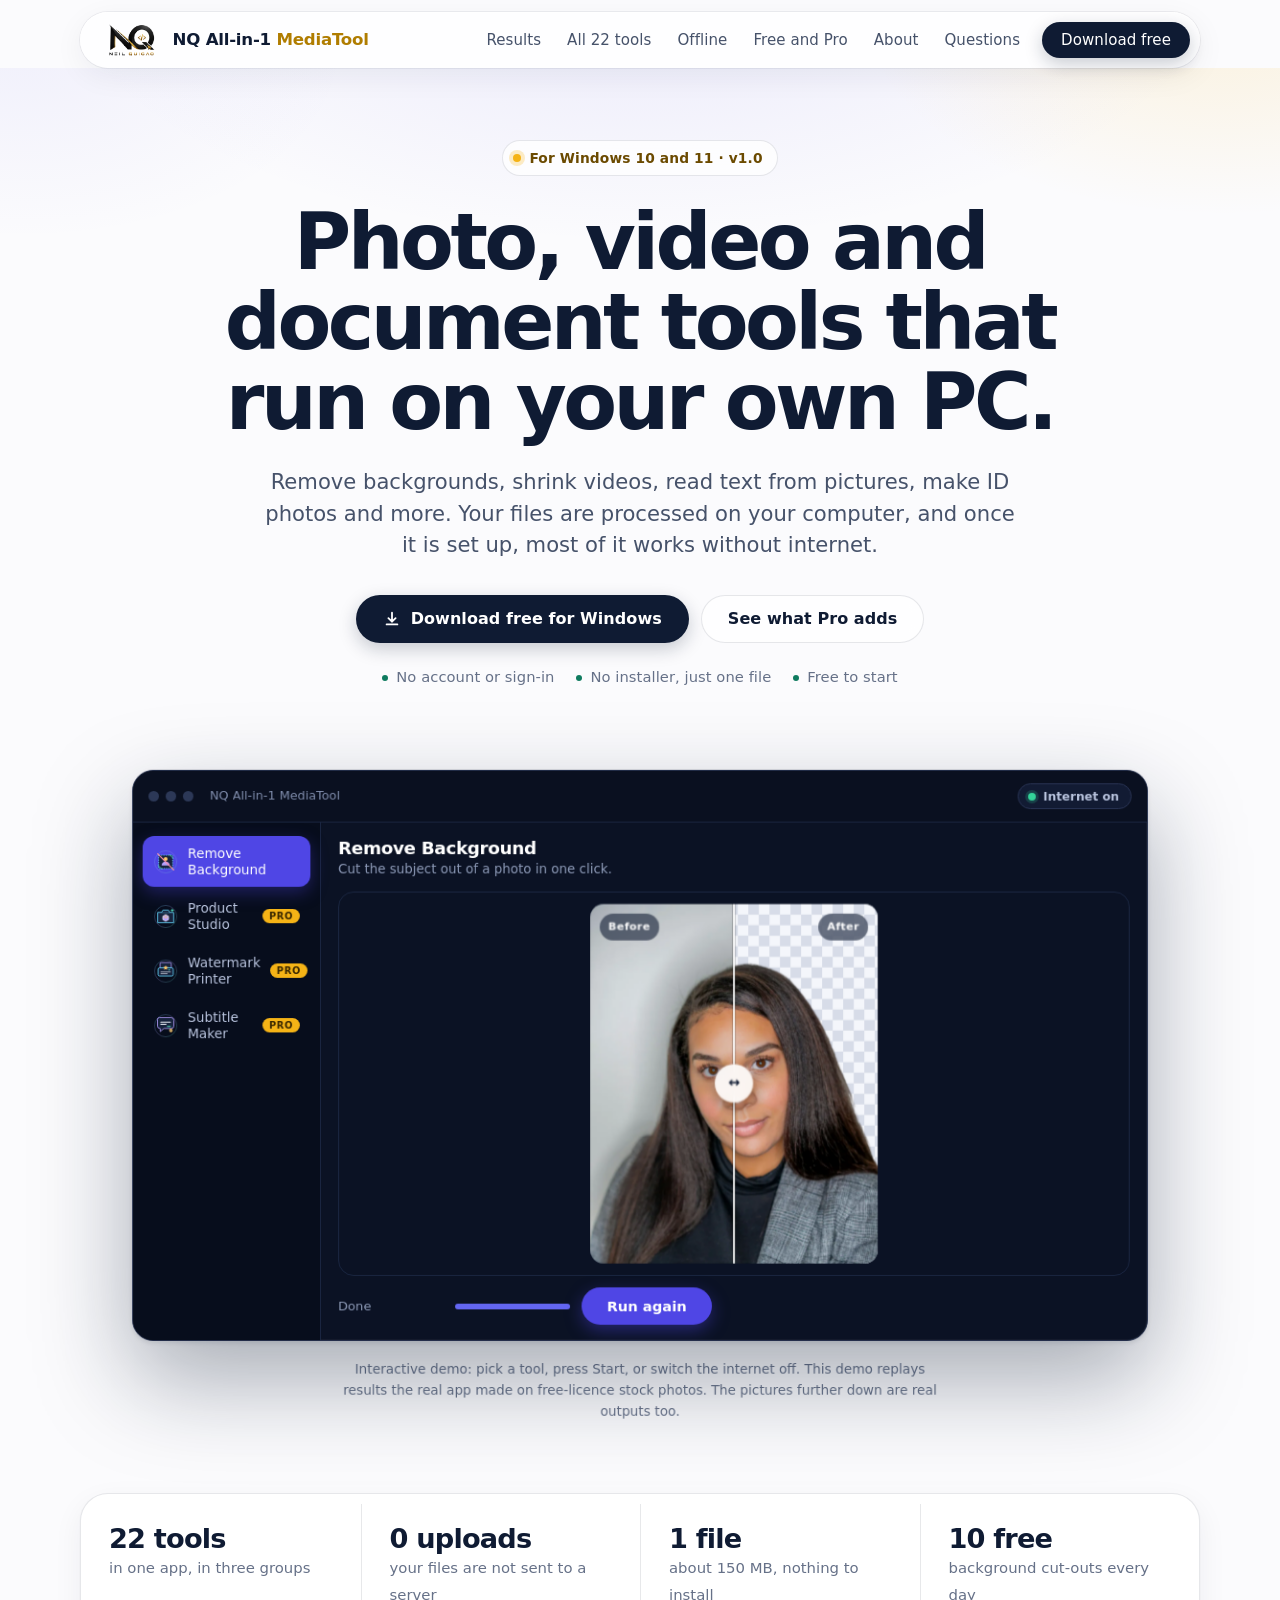
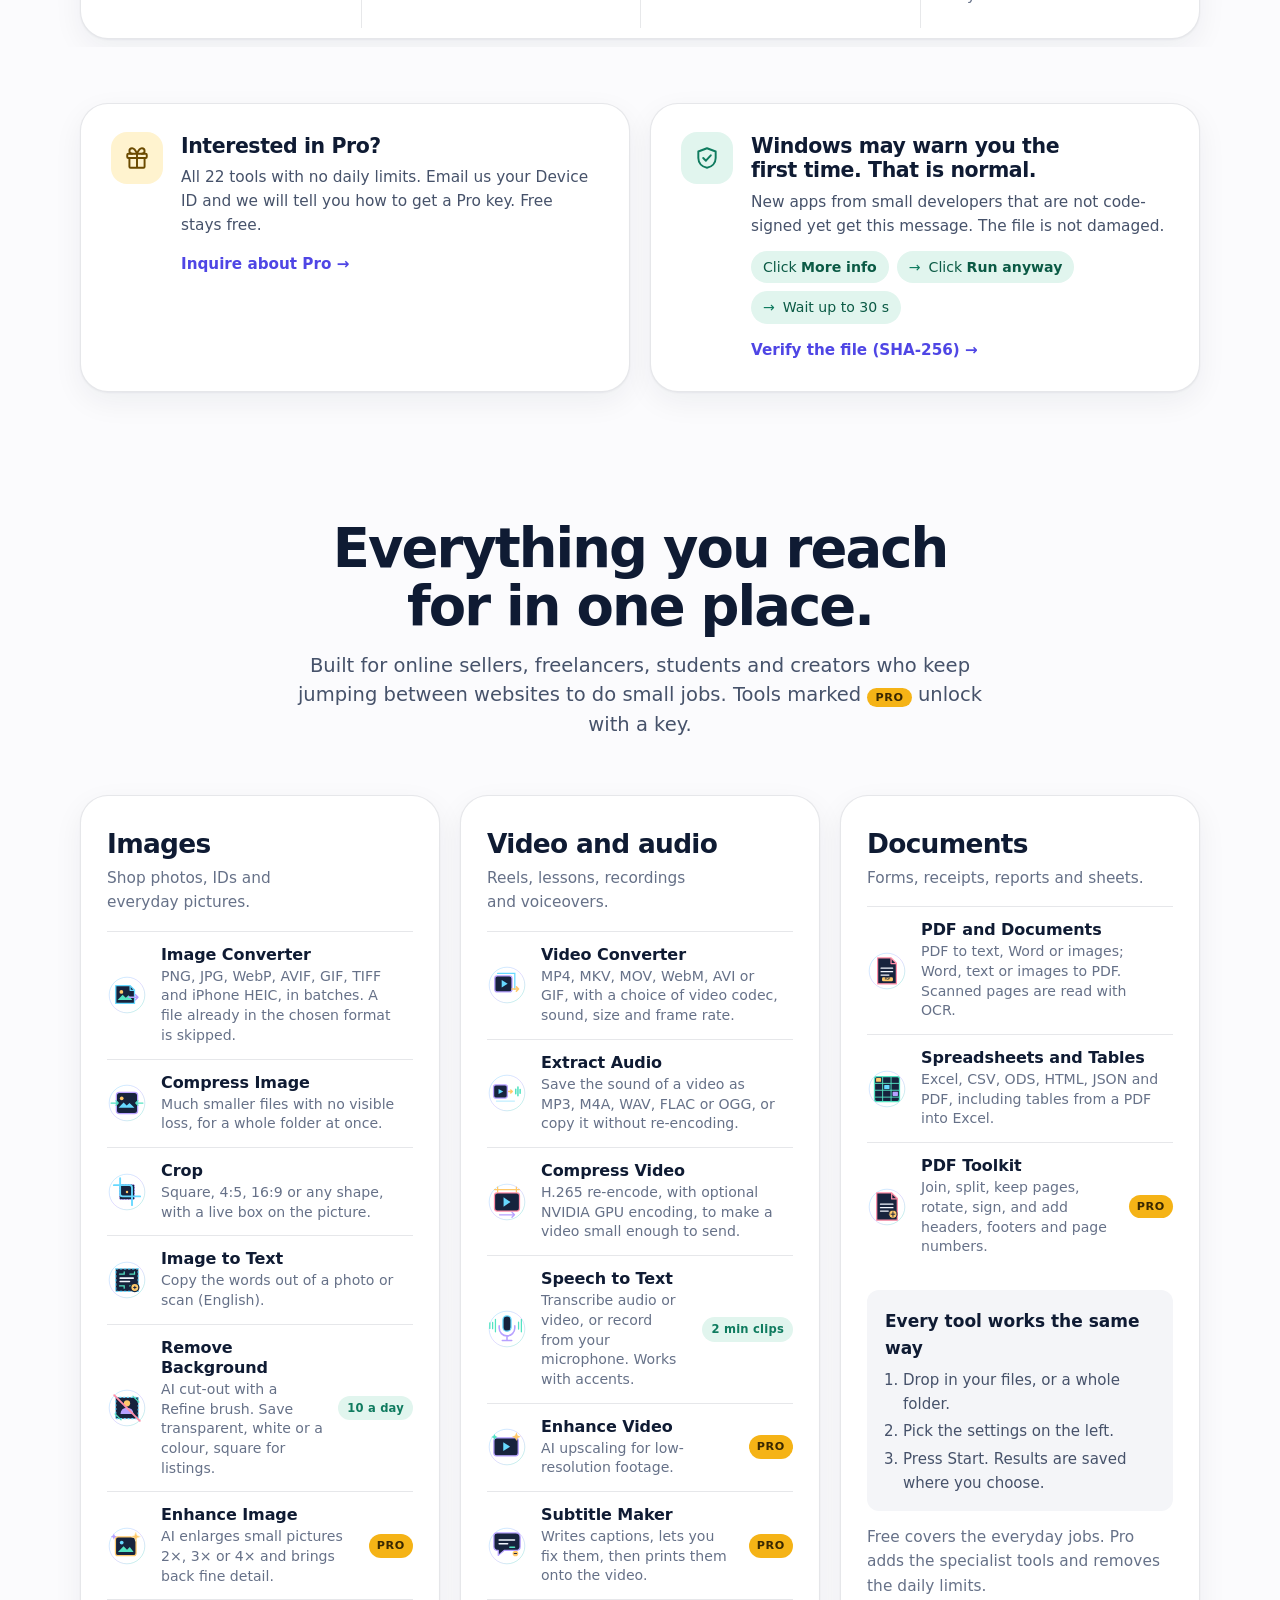
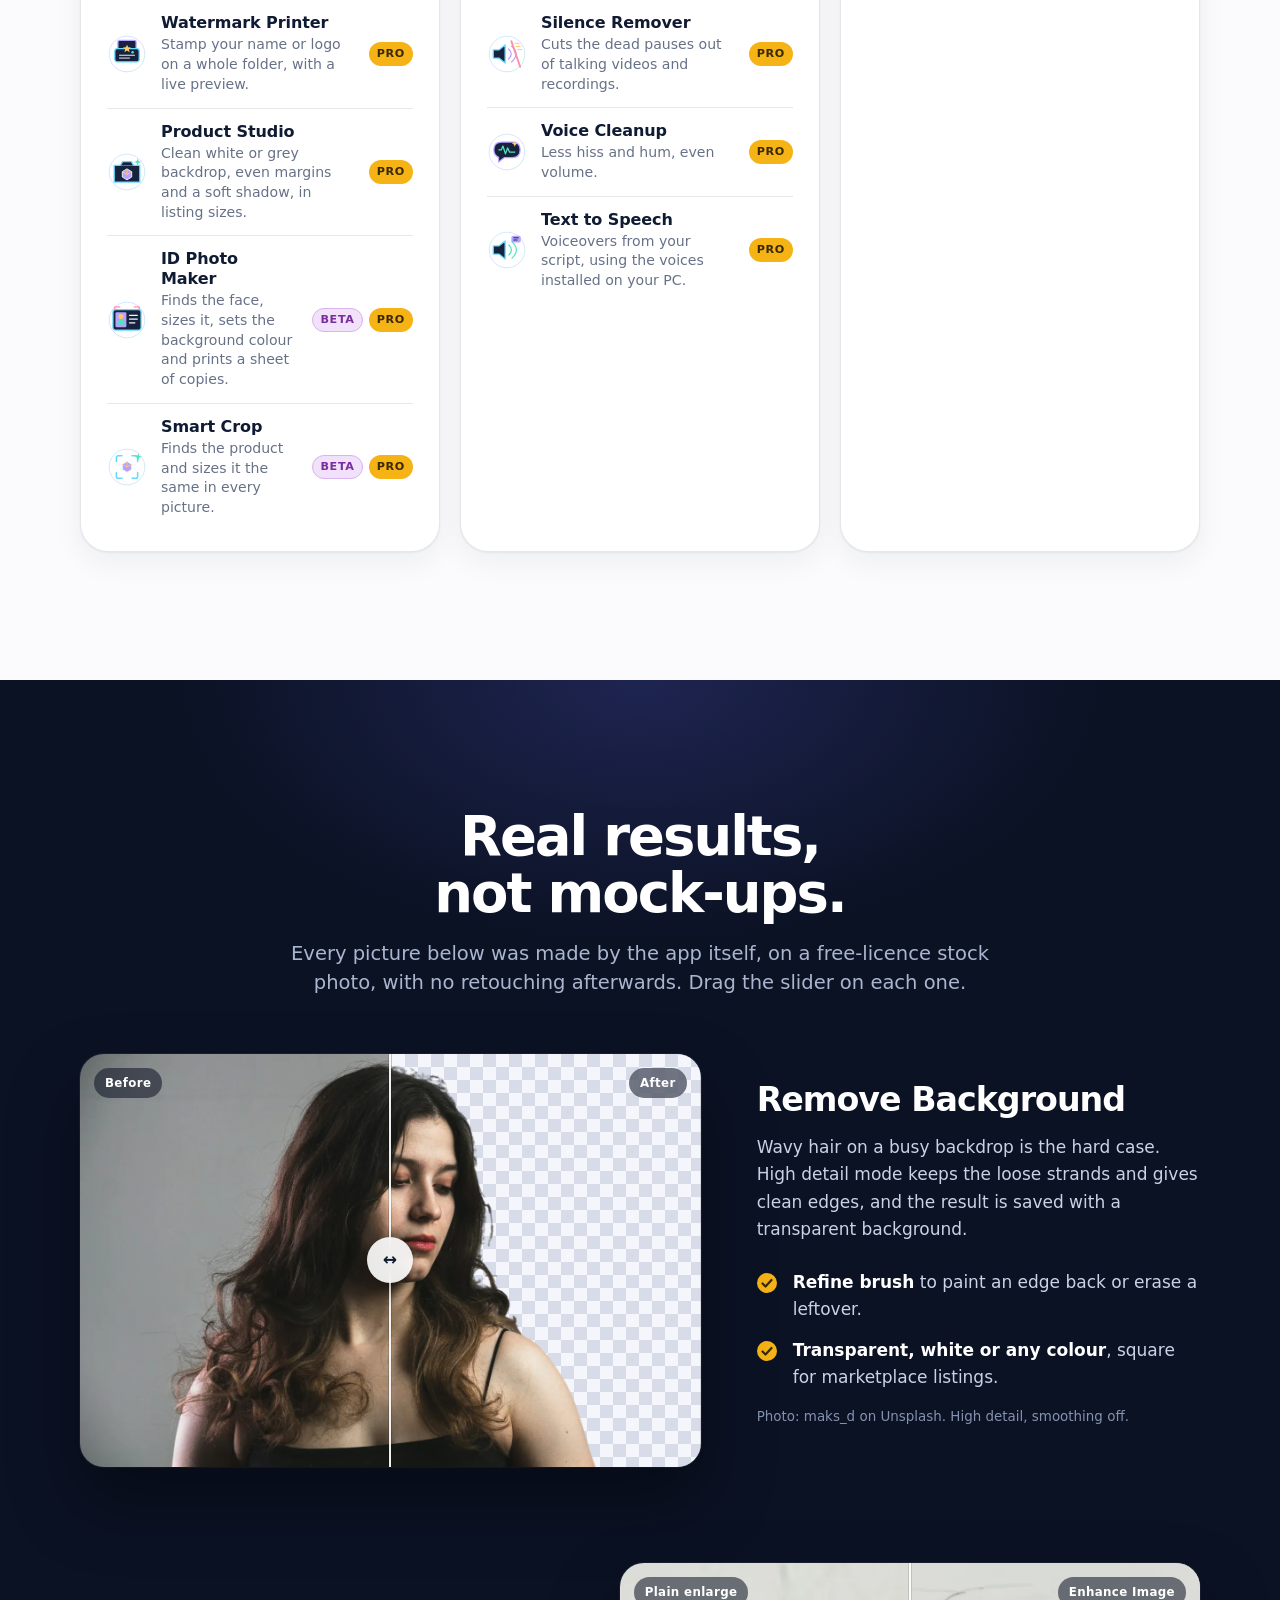
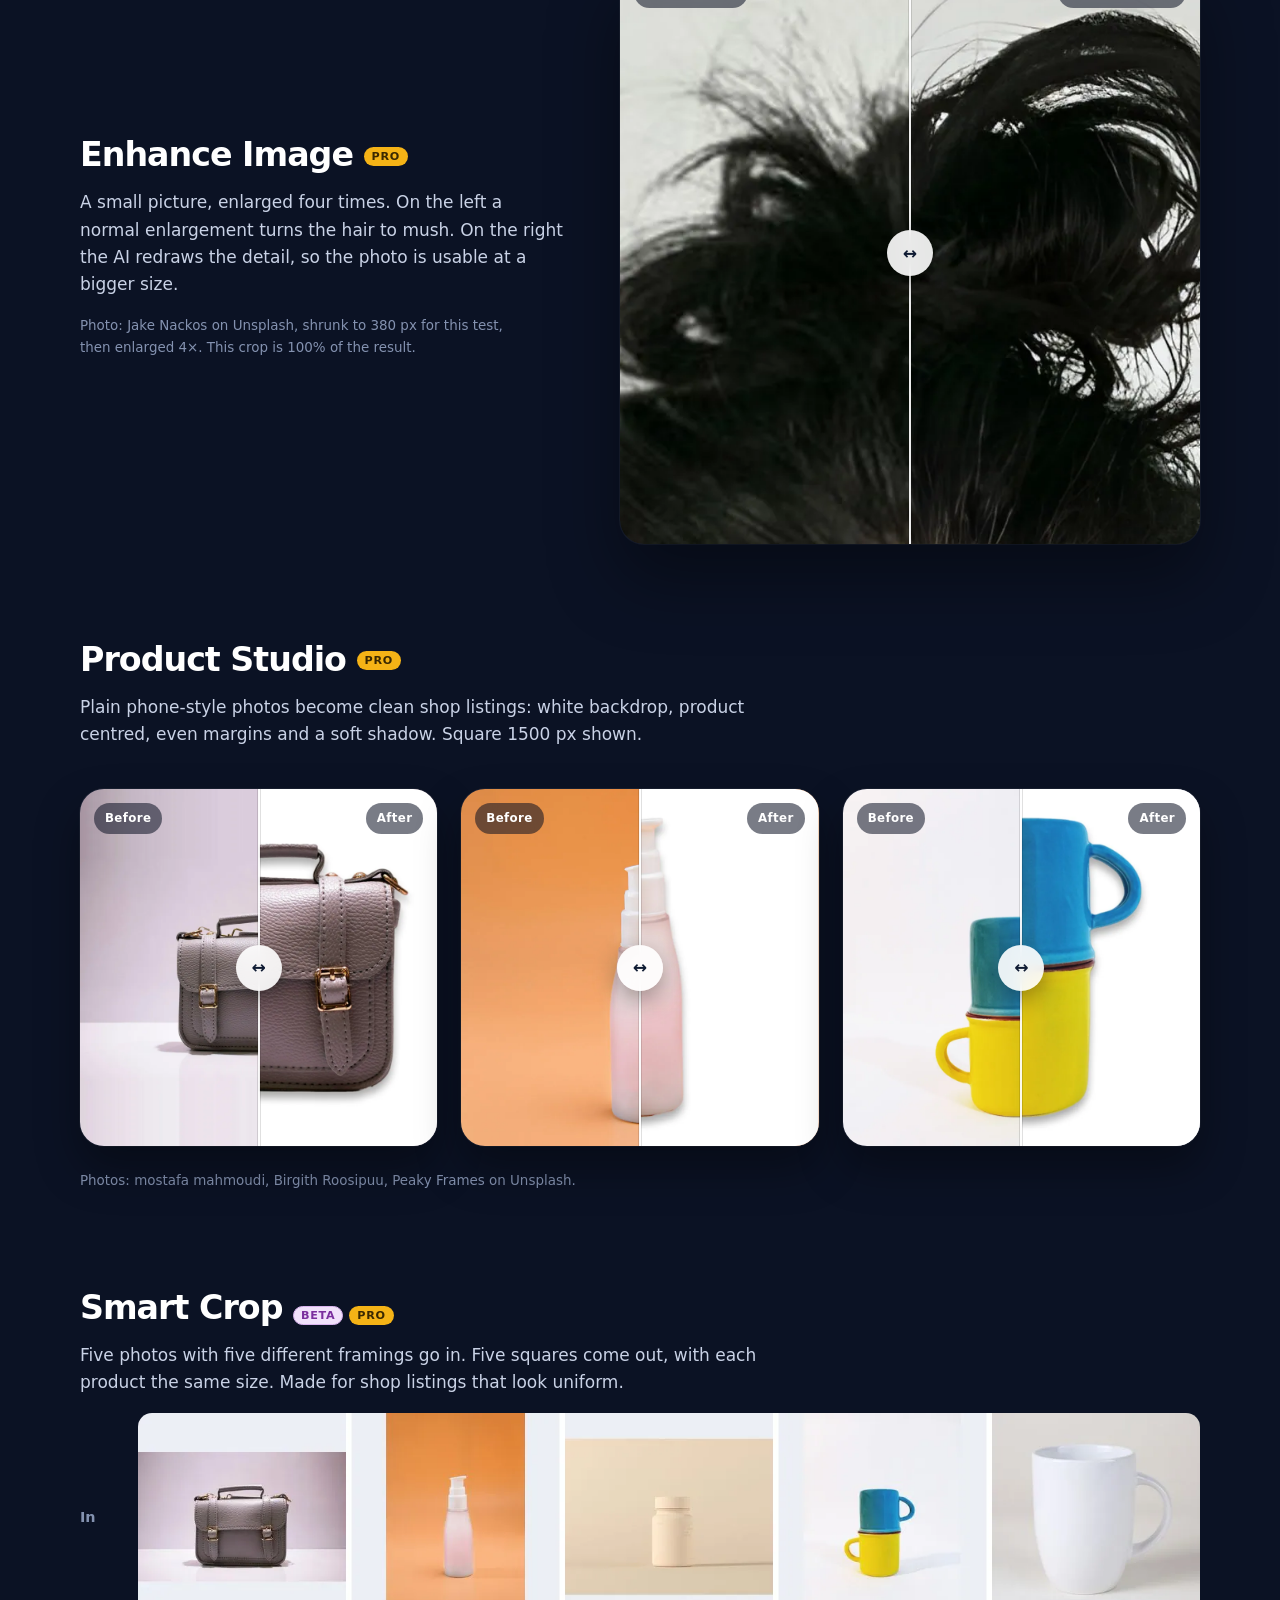
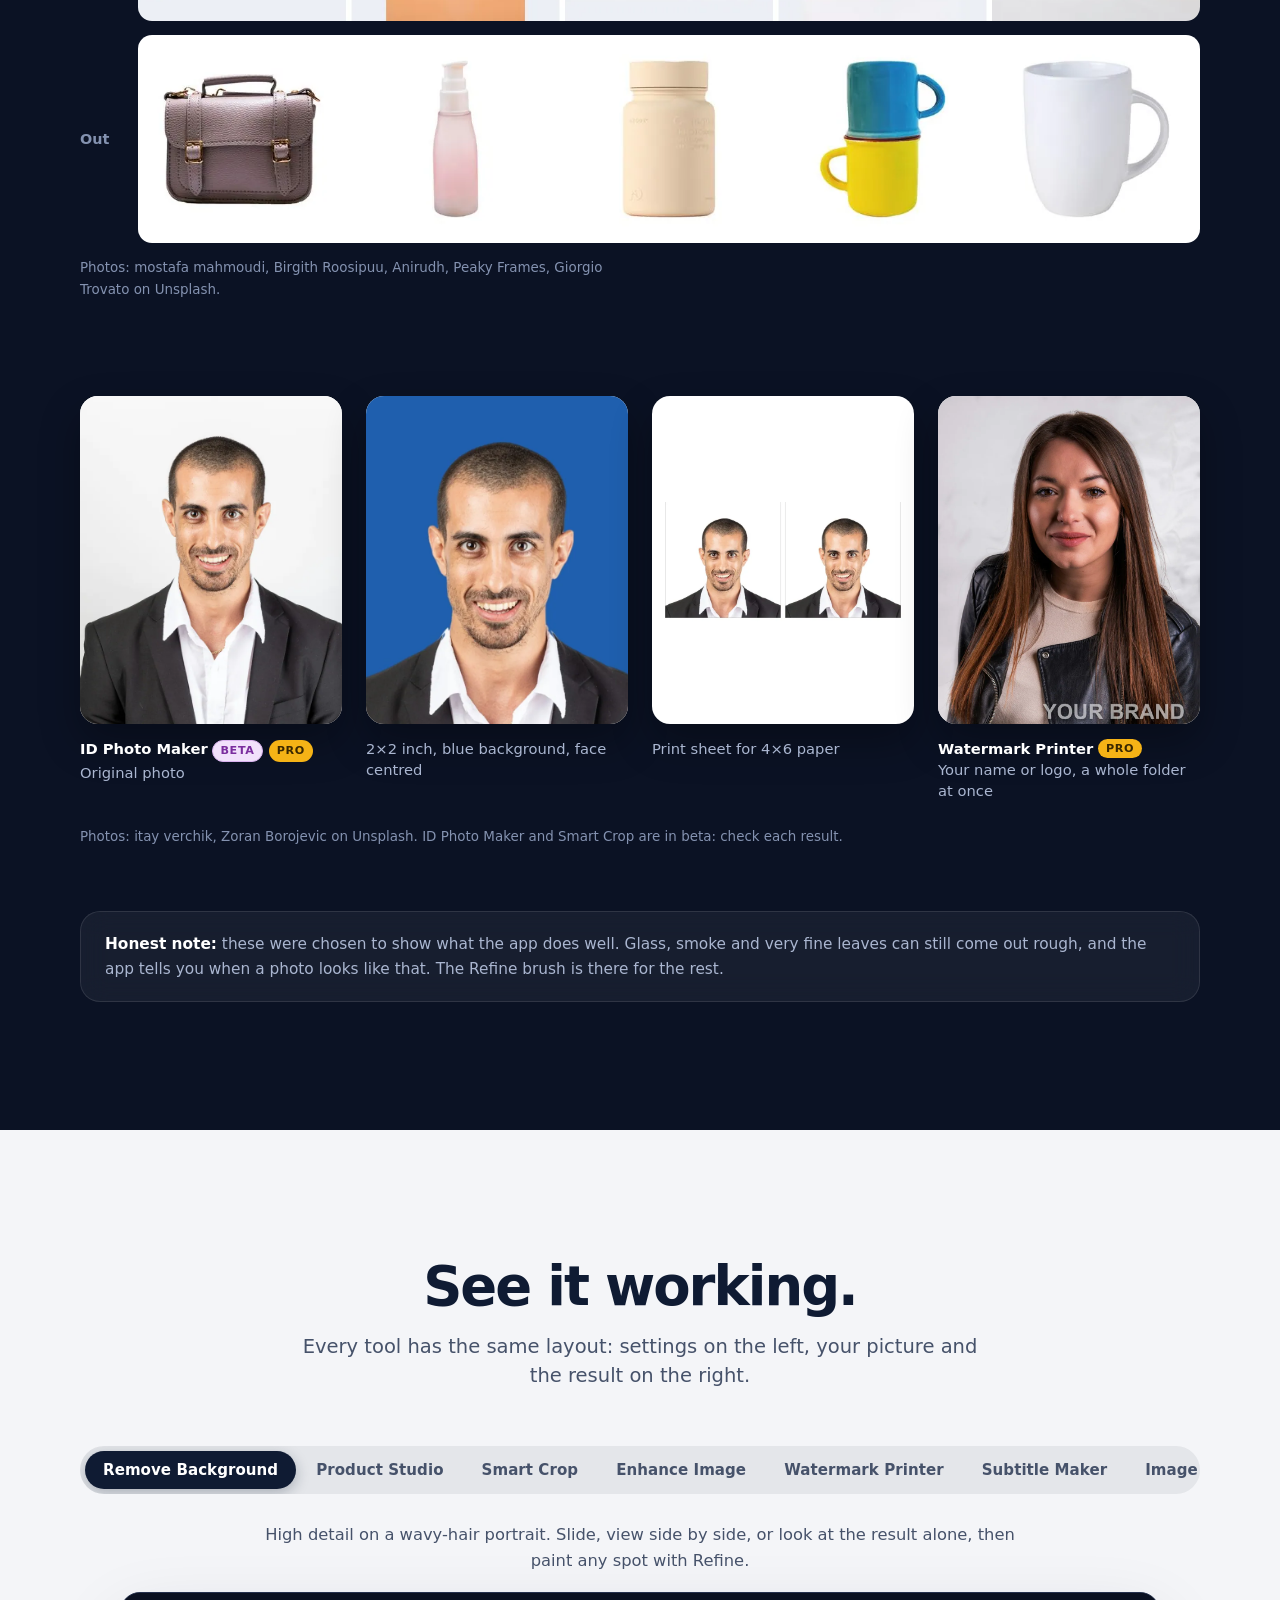
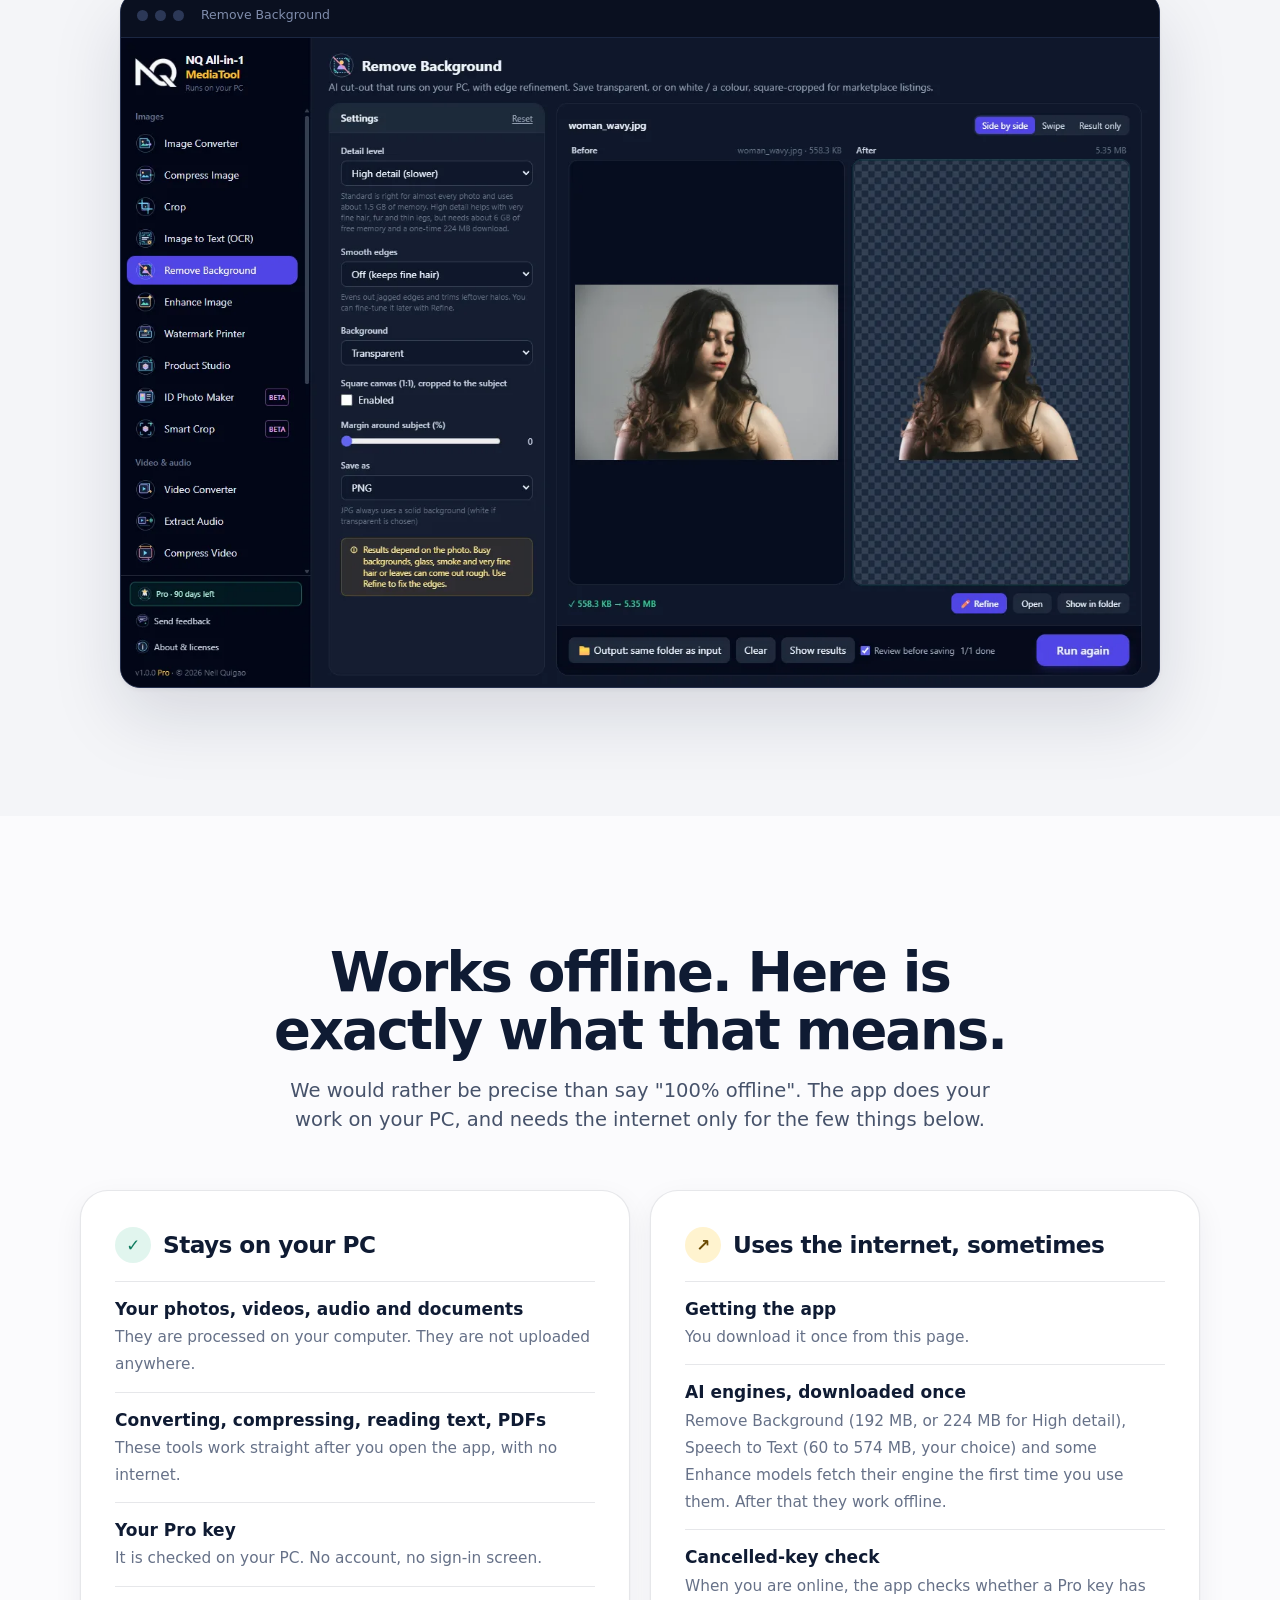
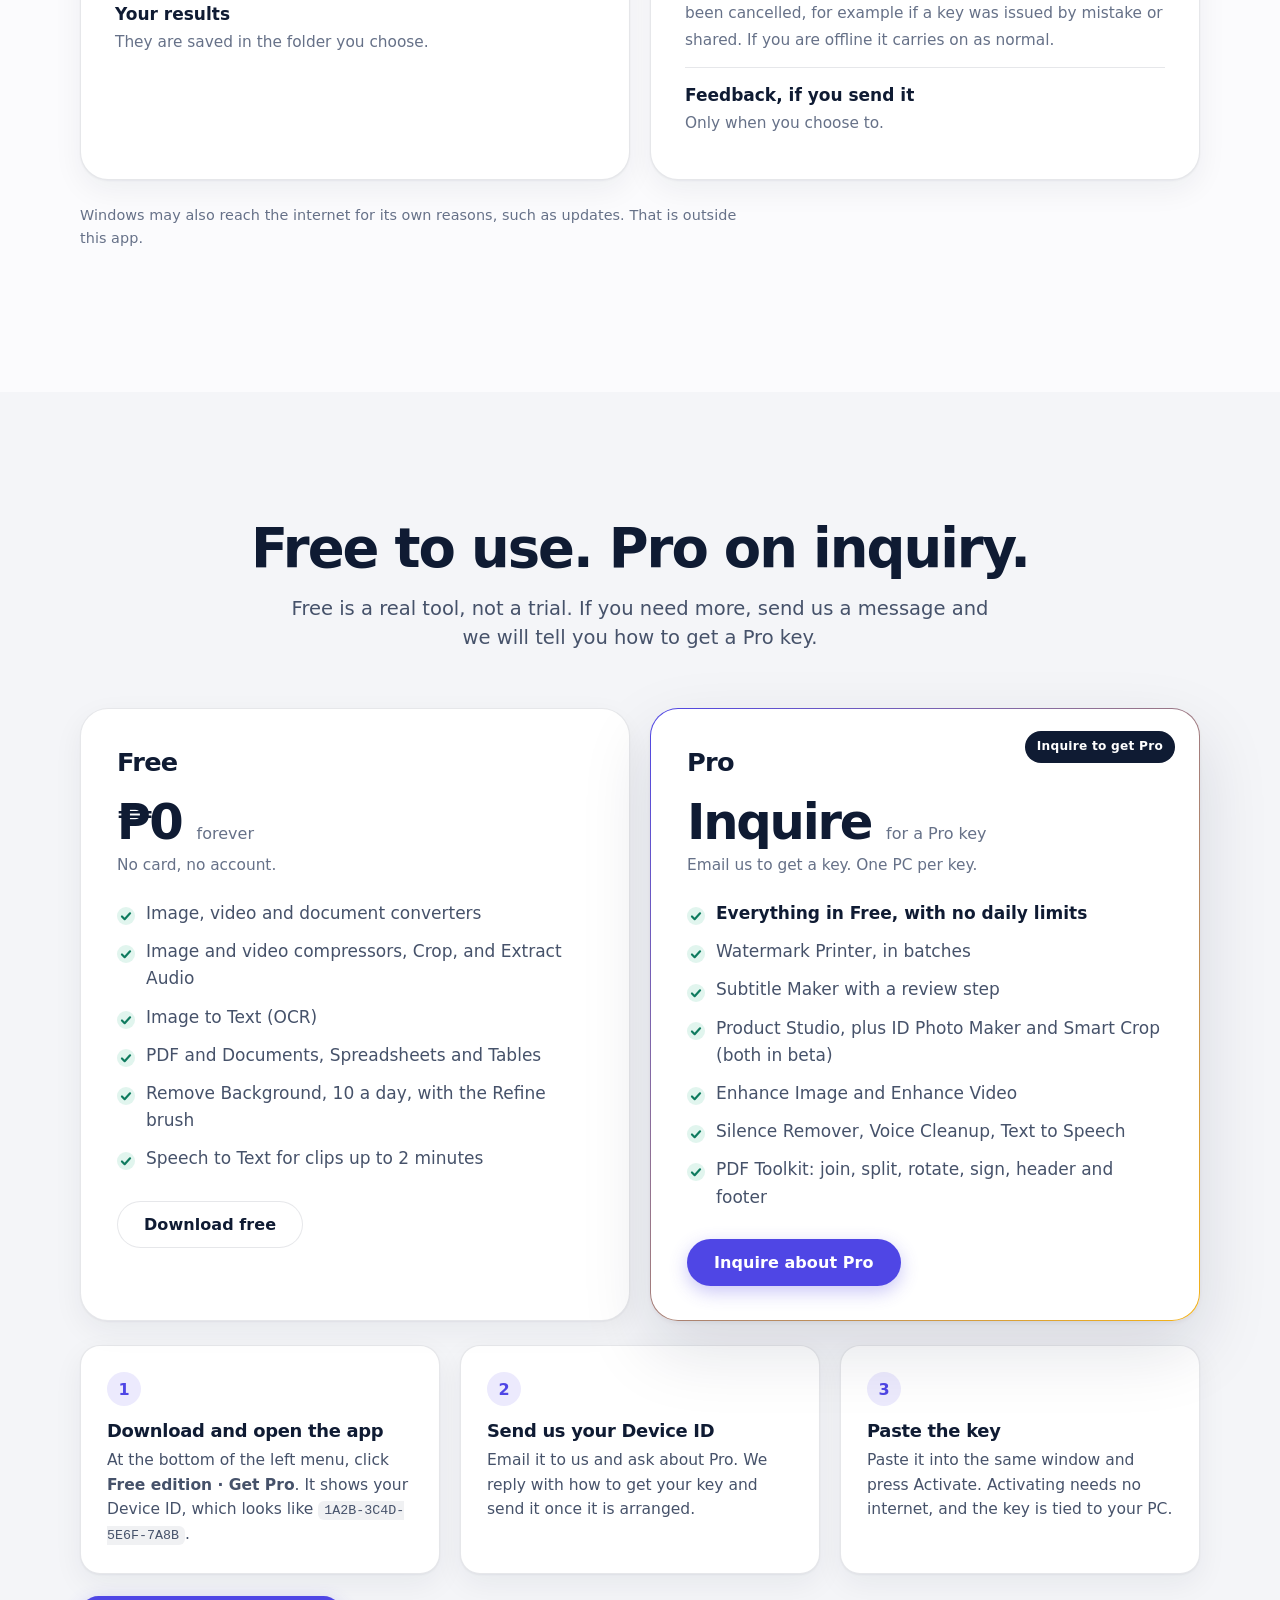
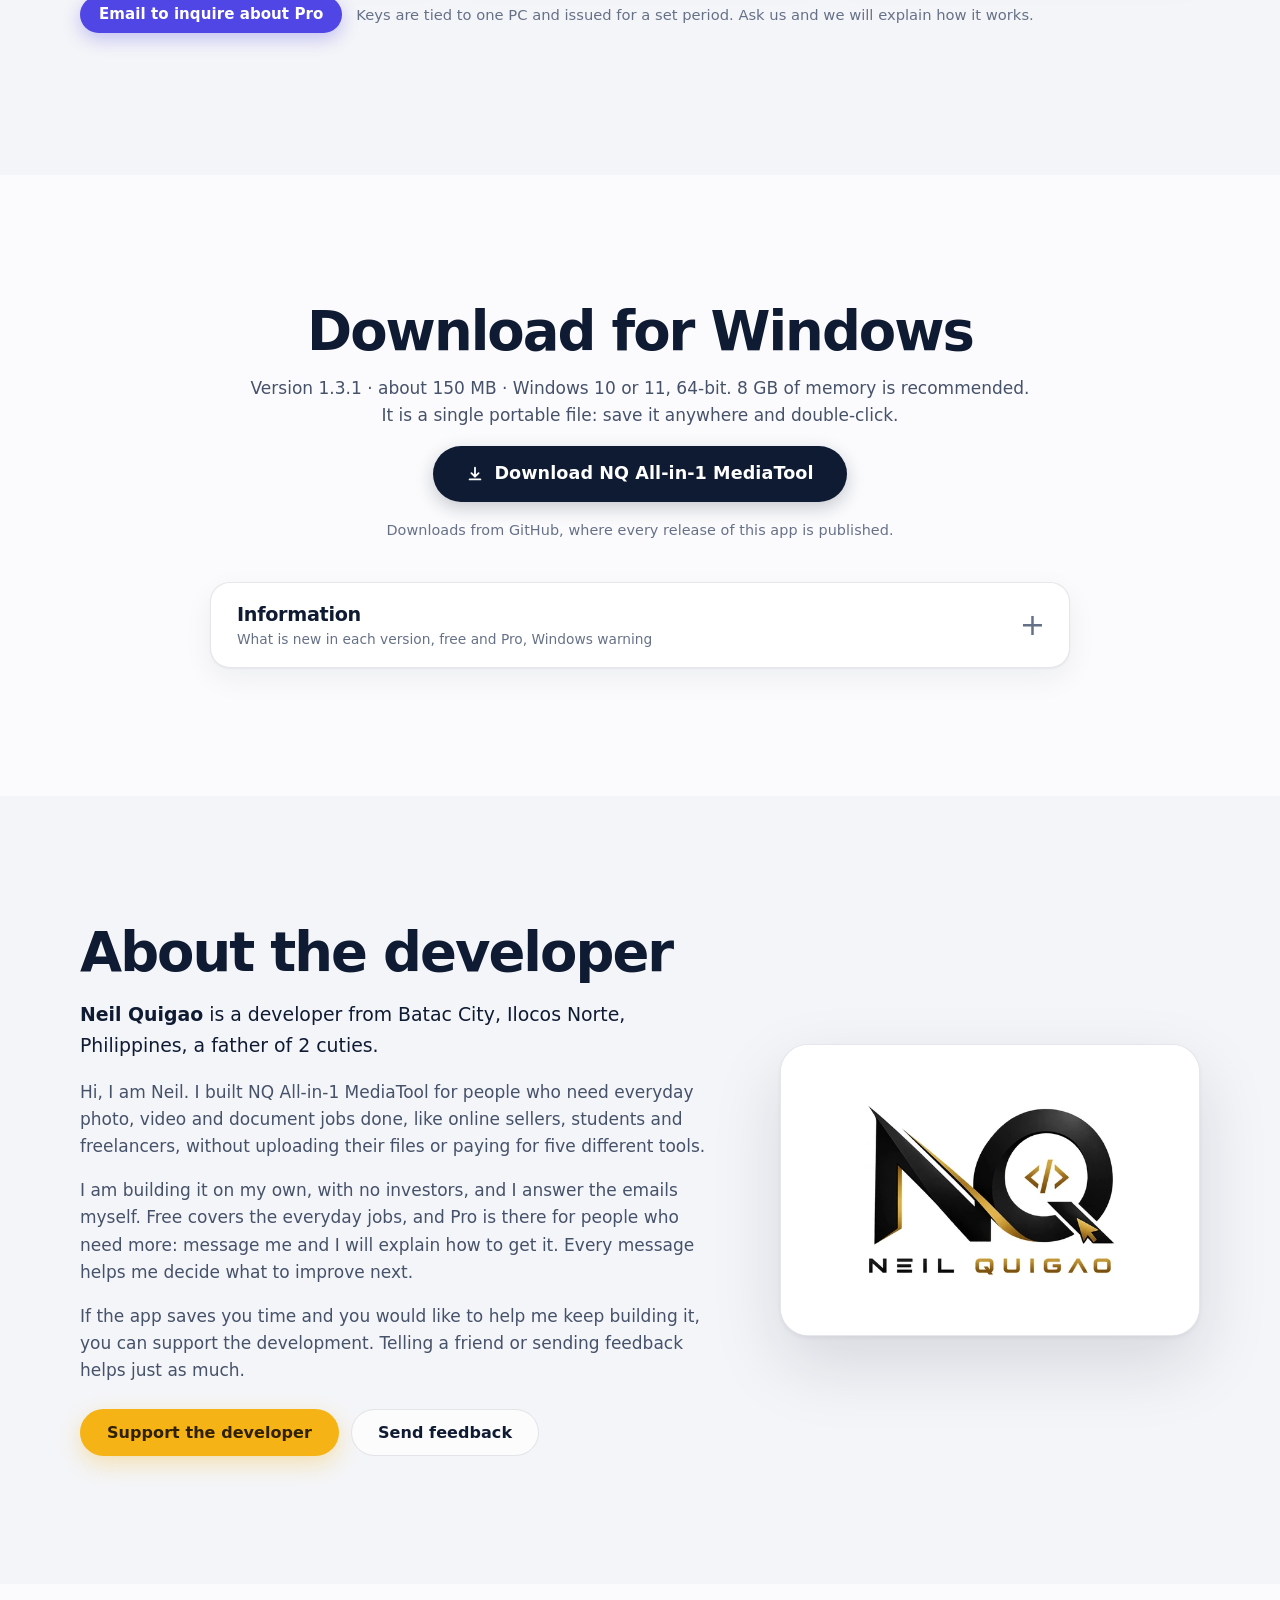
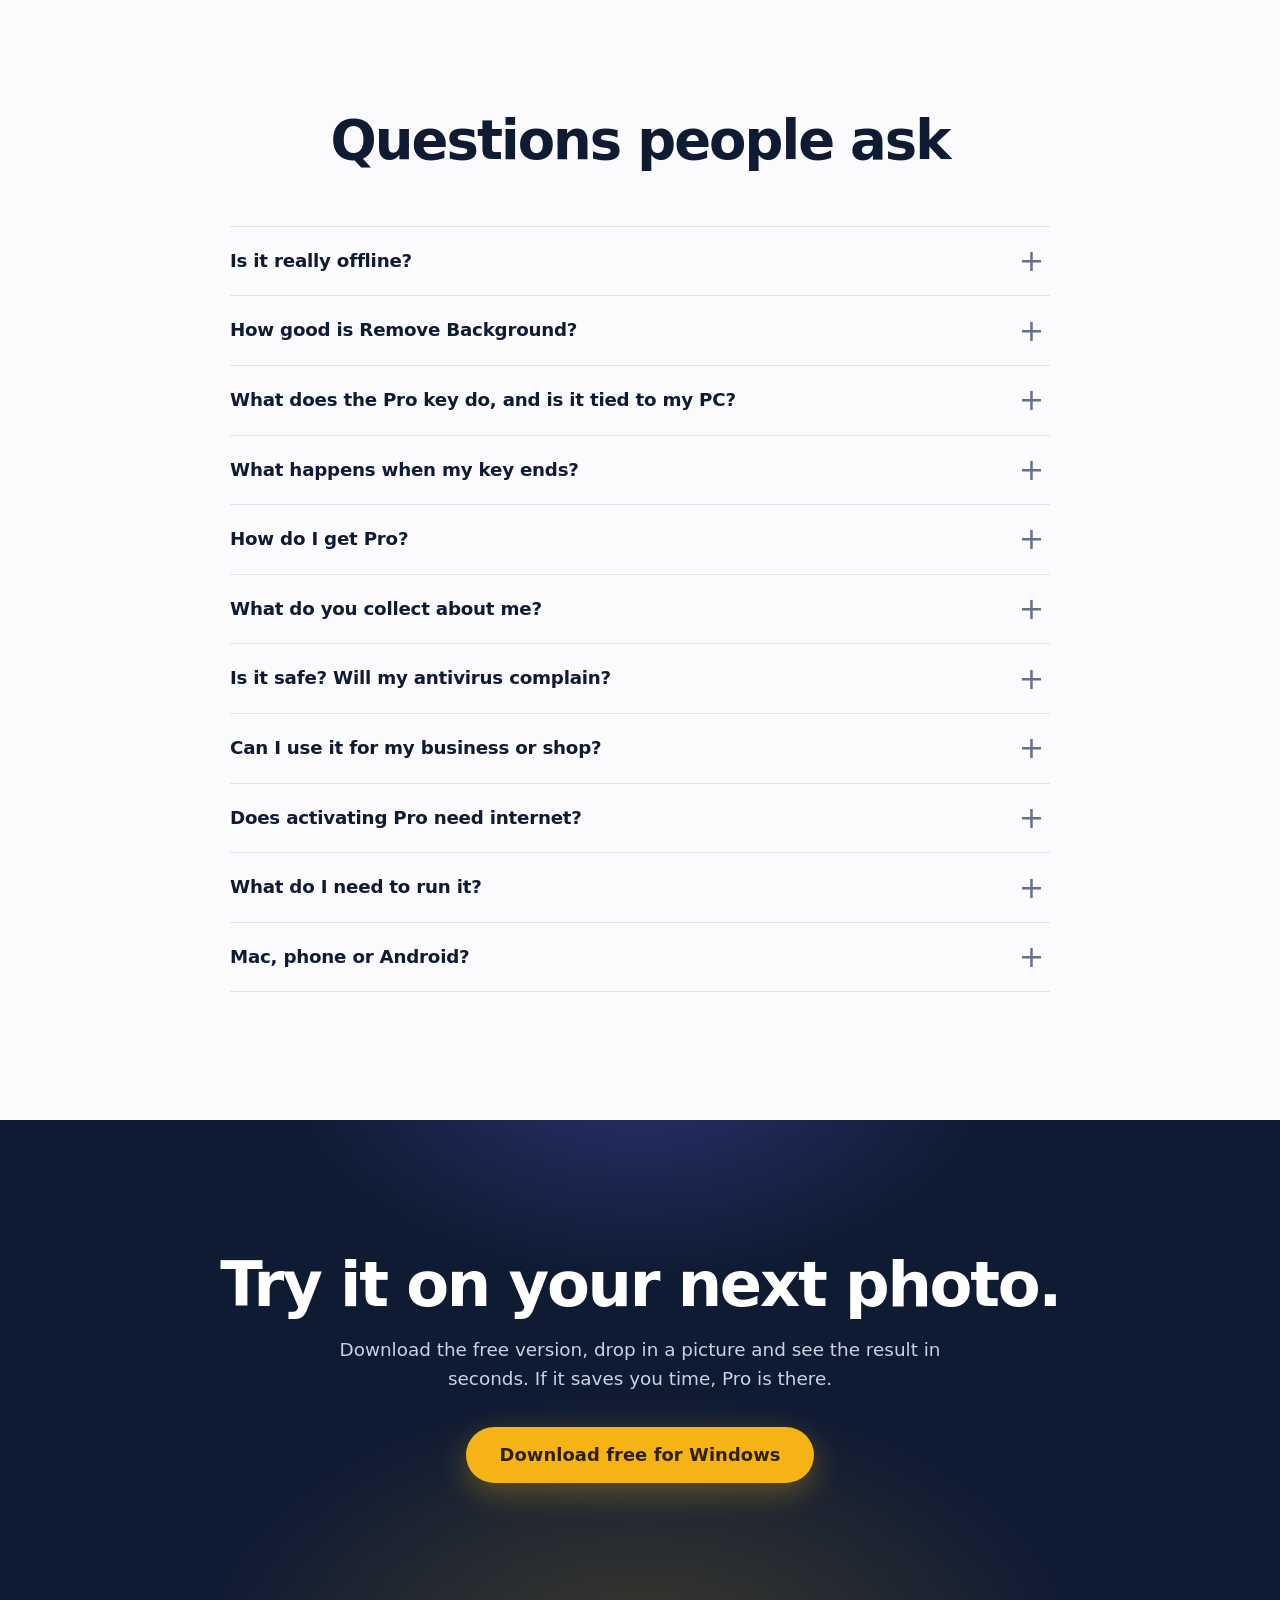
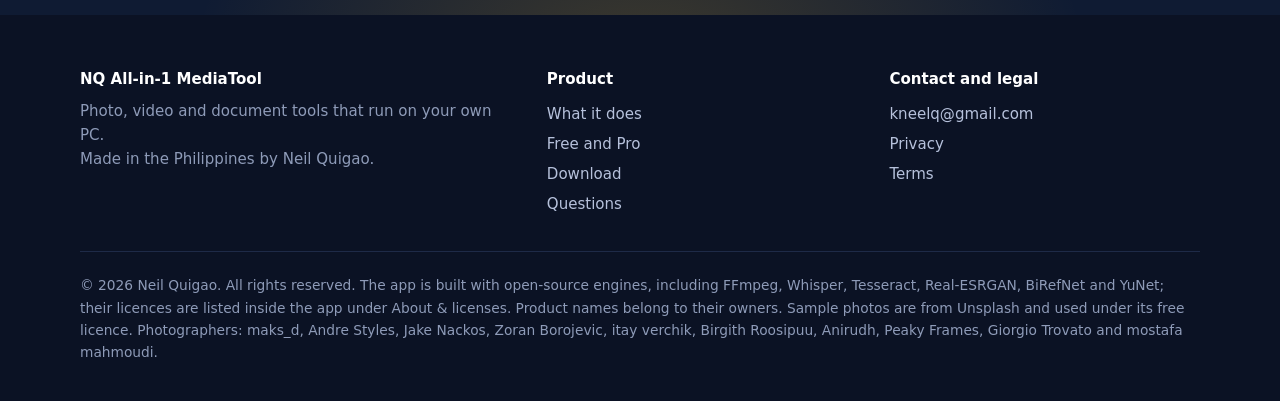
==== commit 1be402f8: "Site: redesign on Apple-style principles (website only, no app change) Floating translucent header, " ====
--- a/docs/index.html
+++ b/docs/index.html
@@ -10,18 +10,18 @@
 <meta property="og:image" content="img/og.jpg">
 <meta name="theme-color" content="#0f1b33">
 <link rel="icon" href="img/icon.png">
-<link rel="preconnect" href="https://fonts.googleapis.com"><link rel="preconnect" href="https://fonts.gstatic.com" crossorigin>
-<link rel="stylesheet" href="https://fonts.googleapis.com/css2?family=Bricolage+Grotesque:opsz,wght@12..96,500..800&family=Instrument+Sans:wght@400;500;600;700&display=swap">
 <link rel="stylesheet" href="style.css">
 <link rel="stylesheet" href="hero.css">
 </head>
 <body>
 <a class="skip" href="#main">Skip to content</a>
+<div class="scrim" id="scrim"></div>
 <header class="top">
   <div class="wrap">
     <a class="brand" href="#top" aria-label="NQ All-in-1 MediaTool home"><img src="img/logo.png" alt=""><span>NQ All-in-1 <b>MediaTool</b></span></a>
     <button class="menu" id="menu" aria-label="Menu" aria-expanded="false" aria-controls="nav">&#9776;</button>
     <nav id="nav" aria-label="Main">
+      <span class="nav-ind" aria-hidden="true"></span>
       <a href="#results">Results</a>
       <a href="#tools">All 22 tools</a>
       <a href="#offline">Offline</a>
@@ -215,7 +215,7 @@
 <section class="block" id="screens">
   <div class="wrap">
     <div class="head"><h2>See it working.</h2><p>Every tool has the same layout: settings on the left, your picture and the result on the right.</p></div>
-    <div class="tabs" role="tablist" aria-label="App screens">
+    <div class="tabs" role="tablist" aria-label="App screens"><span class="seg-ind" aria-hidden="true"></span>
       <button role="tab" aria-selected="true" aria-controls="p1" id="t1">Remove Background</button>
       <button role="tab" aria-selected="false" aria-controls="p2" id="t2">Product Studio</button>
       <button role="tab" aria-selected="false" aria-controls="p3" id="t3">Smart Crop</button>
@@ -234,7 +234,7 @@
   </div>
 </section>
 
-<section class="block" id="offline" style="background:var(--white);border-block:1px solid var(--line)">
+<section class="block" id="offline">
   <div class="wrap">
     <div class="head"><h2>Works offline. Here is exactly what that means.</h2><p>We would rather be precise than say "100% offline". The app does your work on your PC, and needs the internet only for the few things below.</p></div>
     <div class="ledger">
@@ -307,7 +307,7 @@
   </div>
 </section>
 
-<section class="block" id="download" style="background:var(--white);border-block:1px solid var(--line)">
+<section class="block" id="download">
   <div class="wrap dlwrap" id="dlgrid">
     <div>
       <h2 style="margin-bottom:14px">Download for Windows</h2>
--- a/docs/style.css
+++ b/docs/style.css
@@ -1,310 +1,362 @@
-/* NQ All-in-1 MediaTool site. Brand: ink navy + amber from the logo, indigo for actions (same as the app). */
+/* NQ All-in-1 MediaTool site. Redesign on the apple-design principles: instant response, interruptible springs, translucent materials,
+   size-specific tracking, restraint. Brand kept: ink navy, amber from the logo, indigo for actions. */
 :root {
-  --paper: #f6f7fa; --white: #fff; --ink: #0f1b33; --body: #3b4863; --mute: #66738c; --line: #dfe4ee;
-  --night: #0b1224; --night2: #131c33; --amber: #f5b316; --amber-soft: #fff3cf; --amber-ink: #6b4a00;
+  --bg: #fbfbfd; --paper: #f4f5f8; --white: #fff; --ink: #0f1b33; --body: #46526a; --mute: #667188;
+  --line: rgba(15,27,51,.10); --night: #0b1224; --night2: #131c33;
+  --amber: #f5b316; --amber-soft: #fff3cf; --amber-ink: #6b4a00;
   --ind: #4f46e5; --ind-dark: #3f38c4; --ind-soft: #eceafd; --good: #0f7b5f; --good-soft: #e1f5ee;
-  --r: 14px; --shadow: 0 1px 2px rgba(15,27,51,.06), 0 12px 32px rgba(15,27,51,.08);
-  --display: "Bricolage Grotesque", "Segoe UI Variable Display", "Segoe UI", system-ui, sans-serif;
-  --text: "Instrument Sans", "Segoe UI Variable Text", "Segoe UI", system-ui, sans-serif;
+  --r-lg: 28px; --r: 20px; --r-sm: 12px;
+  --sh-1: 0 1px 2px rgba(15,27,51,.05), 0 10px 30px rgba(15,27,51,.06);
+  --sh-2: 0 2px 4px rgba(15,27,51,.05), 0 28px 70px rgba(15,27,51,.13);
+  --ease: cubic-bezier(.16, 1, .3, 1);            /* critically damped feel: fast start, no overshoot */
+  --glass: rgba(255,255,255,.68);
+  /* the platform font first: it ships optical sizing and tuned tracking (SF on Apple, Segoe UI Variable on Windows) */
+  --display: ui-sans-serif, -apple-system, "SF Pro Display", "Segoe UI Variable Display", "Segoe UI", system-ui, Roboto, sans-serif;
+  --sans: ui-sans-serif, -apple-system, "SF Pro Text", "Segoe UI Variable Text", "Segoe UI", system-ui, Roboto, sans-serif;
+  --text: var(--sans);
+  interpolate-size: allow-keywords;
 }
 * { box-sizing: border-box; }
-html { scroll-behavior: smooth; scroll-padding-top: 76px; -webkit-text-size-adjust: 100%; }
-body { margin: 0; background: var(--paper); color: var(--body); font: 400 1.0625rem/1.65 var(--text); -webkit-font-smoothing: antialiased; }
+html { scroll-behavior: smooth; scroll-padding-top: 92px; -webkit-text-size-adjust: 100%; }
+body { margin: 0; background: var(--bg); color: var(--body); font: 400 1.0625rem/1.6 var(--sans); font-optical-sizing: auto; -webkit-font-smoothing: antialiased; text-rendering: optimizeLegibility; }
 img { max-width: 100%; display: block; }
 a { color: var(--ind); text-underline-offset: 3px; }
 a:hover { color: var(--ind-dark); }
-:focus-visible { outline: 3px solid var(--ind); outline-offset: 3px; border-radius: 6px; }
-.skip { position: absolute; left: -999px; top: 8px; background: var(--ink); color: #fff; padding: 8px 14px; border-radius: 8px; z-index: 100; }
+::selection { background: rgba(79,70,229,.2); }
+:focus-visible { outline: 3px solid rgba(79,70,229,.75); outline-offset: 3px; border-radius: 8px; }
+.skip { position: absolute; left: -999px; top: 8px; background: var(--ink); color: #fff; padding: 8px 14px; border-radius: 999px; z-index: 100; }
 .skip:focus { left: 8px; }
-h1, h2, h3 { font-family: var(--display); color: var(--ink); line-height: 1.08; letter-spacing: -.02em; margin: 0; font-weight: 700; }
-h1 { font-size: clamp(2.3rem, 4.1vw, 3.5rem); letter-spacing: -.035em; font-weight: 750; }
-h2 { font-size: clamp(1.9rem, 3.4vw, 2.85rem); }
-h3 { font-size: 1.25rem; letter-spacing: -.01em; }
-p { margin: 0 0 1em; }
-.wrap { width: min(1160px, calc(100% - 40px)); margin-inline: auto; }
-.lead { font-size: 1.2rem; color: var(--body); max-width: 34em; }
-.small { font-size: .9rem; color: var(--mute); }
-
-/* header */
-.top { position: sticky; top: 0; z-index: 50; background: rgba(255,255,255,.92); backdrop-filter: saturate(1.4) blur(10px); border-bottom: 1px solid var(--line); }
-.top .wrap { display: flex; align-items: center; gap: 28px; height: 64px; }
-.brand { display: flex; align-items: center; gap: 10px; color: var(--ink); text-decoration: none; font: 700 1.05rem/1 var(--display); letter-spacing: -.01em; }
-.brand img { height: 46px; width: auto; margin-block: -6px; }
+/* tracking and leading change with size: tight on large type, near zero on body, a touch open on small caps */
+h1, h2, h3 { font-family: var(--display); color: var(--ink); margin: 0; font-weight: 700; text-wrap: balance; }
+h1 { font-size: clamp(2.5rem, 6.4vw, 4.9rem); line-height: 1.02; letter-spacing: -.045em; font-weight: 720; }
+h2 { font-size: clamp(2rem, 4.6vw, 3.4rem); line-height: 1.06; letter-spacing: -.036em; }
+h3 { font-size: 1.28rem; line-height: 1.2; letter-spacing: -.016em; }
+p { margin: 0 0 1em; text-wrap: pretty; }
+.wrap { width: min(1120px, calc(100% - 48px)); margin-inline: auto; }
+.lead { font-size: clamp(1.1rem, 1.7vw, 1.32rem); line-height: 1.5; color: var(--body); max-width: 36em; }
+.small { font-size: .9rem; color: var(--mute); letter-spacing: .004em; }
+
+/* header: a floating translucent layer, not an opaque strip */
+.top { position: sticky; top: 12px; z-index: 60; margin: 12px auto 0; width: min(1120px, calc(100% - 24px)); border-radius: 999px; background: var(--glass);
+  -webkit-backdrop-filter: blur(22px) saturate(180%); backdrop-filter: blur(22px) saturate(180%);
+  box-shadow: 0 0 0 1px rgba(15,27,51,.06), inset 0 1px 0 rgba(255,255,255,.85), 0 8px 30px rgba(15,27,51,.06); transition: background .3s var(--ease), box-shadow .3s var(--ease); }
+.top.scrolled { background: rgba(255,255,255,.84); box-shadow: 0 0 0 1px rgba(15,27,51,.08), inset 0 1px 0 #fff, 0 14px 44px rgba(15,27,51,.13); }
+.top .wrap { width: 100%; padding: 0 10px 0 20px; display: flex; align-items: center; gap: 20px; height: 56px; }
+.brand { display: flex; align-items: center; gap: 10px; color: var(--ink); text-decoration: none; font: 700 1.04rem/1 var(--display); letter-spacing: -.014em; white-space: nowrap; }
+.brand img { height: 42px; width: auto; margin-block: -6px; }
 .brand b { color: #b07d00; font-weight: 700; }
-.top nav { display: flex; gap: 24px; margin-left: auto; align-items: center; }
-.top nav a { white-space: nowrap; color: var(--body); text-decoration: none; font-weight: 500; font-size: .98rem; }
-.top nav a:hover { color: var(--ink); }
-.top nav a.btn { color: #fff; }
+.top nav { position: relative; display: flex; gap: 2px; margin-left: auto; align-items: center; }
+.top nav a { position: relative; z-index: 1; padding: 8px 12px; border-radius: 999px; white-space: nowrap; color: var(--body); text-decoration: none; font-weight: 500; font-size: .94rem; letter-spacing: .004em; transition: color .15s; }
+.top nav a:hover, .top nav a.on { color: var(--ink); }
+.top nav a.btn { color: #fff; margin-left: 8px; padding: 9px 18px; }
 .top nav a.btn:hover { color: #fff; }
-.btn { display: inline-flex; align-items: center; justify-content: center; gap: 10px; padding: 13px 22px; border-radius: 12px; border: 1.5px solid transparent; font: 600 1rem/1.1 var(--text); text-decoration: none; cursor: pointer; transition: transform .15s, background .15s, box-shadow .15s; }
-.btn:active { transform: translateY(1px); }
+.nav-ind { position: absolute; left: 0; top: 50%; height: 34px; margin-top: -17px; width: 0; border-radius: 999px; background: rgba(15,27,51,.07); pointer-events: none; opacity: 0; transition: opacity .2s; will-change: transform, width; }
+.nav-ind.show { opacity: 1; }
+.menu { display: none; margin-left: auto; background: none; border: 0; border-radius: 999px; width: 44px; height: 44px; font-size: 1.25rem; cursor: pointer; color: var(--ink); transition: transform .1s ease-out, background .2s; }
+.menu:active { transform: scale(.92); background: rgba(15,27,51,.07); }
+.scrim { position: fixed; inset: 0; z-index: 55; background: rgba(11,18,36,.32); opacity: 0; pointer-events: none; transition: opacity .3s var(--ease); }
+.menu-open .scrim { opacity: 1; pointer-events: auto; }
+
+/* buttons: feedback on press, instantly */
+.btn { display: inline-flex; align-items: center; justify-content: center; gap: 10px; padding: 14px 26px; border-radius: 999px; border: 1.5px solid transparent; font: 600 1rem/1.1 var(--sans); letter-spacing: .004em; text-decoration: none; cursor: pointer; -webkit-tap-highlight-color: transparent;
+  transition: transform .1s ease-out, background .2s, box-shadow .25s var(--ease), color .2s, border-color .2s; }
+.btn:hover { transform: translateY(-1px); }
+.btn:active { transform: scale(.97); transition-duration: .08s; }
 .btn-pri { background: var(--ink); color: #fff; box-shadow: 0 6px 18px rgba(15,27,51,.22); }
-.btn-pri:hover { background: #1b2b4f; color: #fff; }
-.btn-ind { background: var(--ind); color: #fff; box-shadow: 0 6px 18px rgba(79,70,229,.28); }
-.btn-ind:hover { background: var(--ind-dark); color: #fff; }
-.btn-ghost { background: transparent; border-color: var(--line); color: var(--ink); background: #fff; }
-.btn-ghost:hover { border-color: var(--ink); color: var(--ink); }
-.btn-sm { padding: 9px 16px; font-size: .94rem; border-radius: 10px; }
+.btn-pri:hover { background: #1b2b4f; color: #fff; box-shadow: 0 10px 26px rgba(15,27,51,.28); }
+.btn-ind { background: var(--ind); color: #fff; box-shadow: 0 6px 18px rgba(79,70,229,.3); }
+.btn-ind:hover { background: var(--ind-dark); color: #fff; box-shadow: 0 10px 26px rgba(79,70,229,.36); }
+.btn-ghost { background: rgba(255,255,255,.7); border-color: var(--line); color: var(--ink); -webkit-backdrop-filter: blur(10px); backdrop-filter: blur(10px); }
+.btn-ghost:hover { background: #fff; border-color: rgba(15,27,51,.28); color: var(--ink); }
+.btn-amber { background: var(--amber); color: #2f2100; box-shadow: 0 8px 22px rgba(245,179,22,.3); }
+.btn-amber:hover { background: #ffc531; color: #2f2100; }
+.btn-sm { padding: 9px 18px; font-size: .94rem; }
 .btn svg { width: 18px; height: 18px; }
-.menu { display: none; margin-left: auto; background: none; border: 1.5px solid var(--line); border-radius: 10px; width: 44px; height: 44px; font-size: 1.2rem; cursor: pointer; color: var(--ink); }
-
-/* hero */
-.hero { padding: 64px 0 28px; overflow: hidden; }
-.hero .wrap { display: grid; grid-template-columns: minmax(0, 5fr) minmax(0, 7fr); gap: 40px; align-items: center; }
-.tag { display: inline-flex; align-items: center; gap: 8px; background: var(--amber-soft); color: var(--amber-ink); font-weight: 600; font-size: .9rem; padding: 6px 14px 6px 10px; border-radius: 999px; margin-bottom: 22px; }
-.tag i { width: 9px; height: 9px; border-radius: 50%; background: var(--amber); box-shadow: 0 0 0 4px rgba(245,179,22,.28); }
-.hero h1 { margin-bottom: 22px; }
-.hero .lead { margin-bottom: 30px; }
-.cta { display: flex; flex-wrap: wrap; gap: 12px; margin-bottom: 18px; }
-.facts { display: flex; flex-wrap: wrap; gap: 6px 18px; list-style: none; padding: 0; margin: 0; color: var(--mute); font-size: .92rem; }
+
+/* hero: one clear message, then the product */
+.hero { position: relative; isolation: isolate; overflow: clip; padding: 72px 0 0; }
+.hero::before { content: ""; position: absolute; inset: -8% -10% auto; height: 760px; z-index: -1; pointer-events: none;
+  background: radial-gradient(55% 55% at 50% 0%, rgba(79,70,229,.11), transparent 72%), radial-gradient(34% 40% at 88% 8%, rgba(245,179,22,.14), transparent 70%), radial-gradient(30% 36% at 10% 14%, rgba(79,70,229,.06), transparent 70%); }
+.hero > .wrap { display: grid; justify-items: center; gap: 60px; }
+.hero > .wrap > div:first-child { text-align: center; display: grid; justify-items: center; max-width: 880px; }
+.tag { display: inline-flex; align-items: center; gap: 8px; background: rgba(255,255,255,.75); border: 1px solid var(--line); color: var(--amber-ink); font-weight: 600; font-size: .86rem; letter-spacing: .01em; padding: 6px 14px 6px 10px; border-radius: 999px; margin-bottom: 26px; -webkit-backdrop-filter: blur(10px); backdrop-filter: blur(10px); }
+.tag i { width: 8px; height: 8px; border-radius: 50%; background: var(--amber); box-shadow: 0 0 0 4px rgba(245,179,22,.25); }
+.hero h1 { margin-bottom: 24px; }
+.hero .lead { margin: 0 auto 34px; }
+.cta { display: flex; flex-wrap: wrap; justify-content: center; gap: 12px; margin-bottom: 22px; }
+.facts { display: flex; flex-wrap: wrap; justify-content: center; gap: 6px 22px; list-style: none; padding: 0; margin: 0; color: var(--mute); font-size: .92rem; letter-spacing: .004em; }
 .facts li::before { content: ""; display: inline-block; width: 6px; height: 6px; border-radius: 50%; background: var(--good); margin-right: 8px; vertical-align: middle; }
-.shot { margin: 0; position: relative; }
-.win { background: var(--night); border-radius: 14px; box-shadow: 0 2px 4px rgba(15,27,51,.1), 0 30px 70px rgba(15,27,51,.28); overflow: hidden; border: 1px solid #25304d; }
-.win .bar { display: flex; gap: 7px; align-items: center; padding: 11px 14px; background: #0a1020; border-bottom: 1px solid #1b2742; }
+/* the product rises into place as it scrolls into view (transform only, driven by --hp from site.js) */
+.shot { margin: 0; width: 100%; max-width: 1060px; transform: translateY(calc((1 - var(--hp, 1)) * 30px)) scale(calc(.94 + .06 * var(--hp, 1))); transform-origin: 50% 0; will-change: transform; }
+.cap { margin: 18px auto 0; font-size: .86rem; color: var(--mute); max-width: 46em; text-align: center; }
+.win { background: var(--night); border-radius: 20px; box-shadow: var(--sh-2); overflow: hidden; border: 1px solid #25304d; }
+.win .bar { display: flex; gap: 7px; align-items: center; padding: 12px 16px; background: #0a1020; border-bottom: 1px solid #1b2742; }
 .win .bar i { width: 11px; height: 11px; border-radius: 50%; background: #2c3857; }
-.win .bar span { margin-left: 10px; color: #7f8cab; font-size: .78rem; font-family: var(--text); }
+.win .bar span { margin-left: 10px; color: #7f8cab; font-size: .78rem; }
 .win img { width: 100%; height: auto; }
-.cap { margin-top: 12px; font-size: .84rem; color: var(--mute); max-width: 44em; }
 
 /* proof strip */
-.strip { border-block: 1px solid var(--line); background: var(--white); margin-top: 44px; }
-.strip .wrap { display: grid; grid-template-columns: repeat(4, 1fr); }
-.strip .wrap > div { padding: 22px 22px; border-left: 1px solid var(--line); }
-.strip .wrap > div:first-child { border-left: 0; padding-left: 0; }
-.strip b { display: block; font: 700 1.55rem/1.1 var(--display); color: var(--ink); letter-spacing: -.02em; }
+.strip { padding: 64px 0 8px; }
+.strip .wrap { display: grid; grid-template-columns: repeat(4, 1fr); background: var(--white); border: 1px solid var(--line); border-radius: var(--r-lg); box-shadow: var(--sh-1); padding: 10px 0; }
+.strip .wrap > div { padding: 20px 28px; border-left: 1px solid var(--line); }
+.strip .wrap > div:first-child { border-left: 0; }
+.strip b { display: block; font: 700 1.7rem/1.1 var(--display); color: var(--ink); letter-spacing: -.03em; }
 .strip span { font-size: .93rem; color: var(--mute); }
 
-section.block { padding: 96px 0; }
-.head { max-width: 40em; margin-bottom: 44px; }
-.head h2 { margin-bottom: 14px; }
-.head p { font-size: 1.12rem; margin: 0; }
+section.block { padding: clamp(72px, 10vw, 128px) 0; }
+.head { max-width: 46em; margin: 0 auto 56px; text-align: center; }
+.head h2 { margin-bottom: 16px; }
+.head p { font-size: clamp(1.05rem, 1.6vw, 1.22rem); line-height: 1.5; margin: 0 auto; max-width: 36em; }
+#screens, #pricing { background: var(--paper); }
 
 /* tools */
 .groups { display: grid; grid-template-columns: repeat(3, 1fr); gap: 20px; }
-.group { background: var(--white); border: 1px solid var(--line); border-radius: var(--r); padding: 24px 22px 14px; }
-.group h3 { margin-bottom: 4px; }
-.group > p { font-size: .94rem; color: var(--mute); margin-bottom: 14px; }
+.group { background: var(--white); border: 1px solid var(--line); border-radius: var(--r-lg); padding: 32px 26px 20px; box-shadow: var(--sh-1); }
+.group h3 { font-size: 1.65rem; letter-spacing: -.026em; margin-bottom: 6px; }
+.group > p { font-size: .96rem; color: var(--mute); margin-bottom: 16px; }
 .group ul { list-style: none; margin: 0; padding: 0; }
-.group ul li { display: grid; grid-template-columns: 38px 1fr auto; gap: 12px; align-items: center; padding: 11px 0; border-top: 1px solid var(--line); }
-.group ul li img { width: 38px; height: 38px; }
-.group ul li b { display: block; color: var(--ink); font-weight: 600; line-height: 1.25; font-size: 1rem; }
-.group ul li small { display: block; color: var(--mute); font-size: .87rem; line-height: 1.35; }
-.pro { font-size: .72rem; font-weight: 700; letter-spacing: .04em; background: var(--amber); color: #3a2800; padding: 3px 8px; border-radius: 6px; }
+.group ul li { display: grid; grid-template-columns: 40px 1fr auto; gap: 14px; align-items: center; padding: 13px 0; border-top: 1px solid var(--line); }
+.group ul li img { width: 40px; height: 40px; }
+.group ul li b { display: block; color: var(--ink); font-weight: 600; line-height: 1.25; font-size: 1rem; letter-spacing: -.005em; }
+.group ul li small { display: block; color: var(--mute); font-size: .88rem; line-height: 1.4; margin-top: 2px; }
+.pro { font-size: .7rem; font-weight: 700; letter-spacing: .06em; background: var(--amber); color: #3a2800; padding: 3px 8px; border-radius: 999px; }
 .tags { display: inline-flex; align-items: center; gap: 6px; white-space: nowrap; }
-.beta { font-size: .72rem; font-weight: 700; letter-spacing: .04em; color: #7a2e9e; background: #f1e1fb; border: 1px solid #d9b3ee; padding: 2px 7px; border-radius: 6px; }
-.lim { font-size: .72rem; font-weight: 600; color: var(--good); background: var(--good-soft); padding: 3px 8px; border-radius: 6px; white-space: nowrap; }
-
-/* before/after */
-.demo { background: var(--night); color: #c9d2e6; }
-.demo h2 { color: #fff; }
-.demo .head p { color: #aab6d0; }
-.demo .wrap { display: grid; grid-template-columns: minmax(0, 6fr) minmax(0, 5fr); gap: 56px; align-items: center; }
-.ba { position: relative; border-radius: 14px; overflow: hidden; aspect-ratio: 4 / 5; width: 100%; max-width: 520px; margin-inline: auto; background: #1a2440; user-select: none; touch-action: pan-y; box-shadow: 0 30px 70px rgba(0,0,0,.45); border: 1px solid #25304d; }
-.ba img { position: absolute; inset: 0; width: 100%; height: 100%; object-fit: cover; }
-.ba .after { position: absolute; inset: 0; background: repeating-conic-gradient(#d7dce8 0 25%, #f4f6fb 0 50%) 0 0 / 28px 28px; clip-path: inset(0 0 0 var(--p, 50%)); }
-.ba .after img { object-fit: contain; }
-.ba input { position: absolute; inset: 0; width: 100%; height: 100%; opacity: 0; cursor: ew-resize; margin: 0; }
-.ba .handle { position: absolute; top: 0; bottom: 0; left: var(--p, 50%); width: 3px; background: #fff; transform: translateX(-1.5px); pointer-events: none; box-shadow: 0 0 0 1px rgba(0,0,0,.2); }
-.ba .handle::after { content: "\2194"; position: absolute; top: 50%; left: 50%; transform: translate(-50%, -50%); width: 46px; height: 46px; border-radius: 50%; background: #fff; color: var(--ink); display: grid; place-items: center; font-size: 1.3rem; font-weight: 700; box-shadow: 0 6px 18px rgba(0,0,0,.35); }
-.ba .lab { position: absolute; top: 14px; font-size: .78rem; font-weight: 700; padding: 5px 10px; border-radius: 6px; background: rgba(15,27,51,.78); color: #fff; pointer-events: none; }
-.ba .lab.l { left: 14px; } .ba .lab.r { right: 14px; }
+.beta { font-size: .7rem; font-weight: 700; letter-spacing: .06em; color: #7a2e9e; background: #f1e1fb; border: 1px solid #d9b3ee; padding: 2px 7px; border-radius: 999px; }
+.lim { font-size: .72rem; font-weight: 600; letter-spacing: .02em; color: var(--good); background: var(--good-soft); padding: 3px 9px; border-radius: 999px; white-space: nowrap; }
+.how { margin: 20px 0 0; padding: 18px 18px 8px; background: var(--paper); border-radius: var(--r-sm); }
+.how b { color: var(--ink); display: block; margin-bottom: 6px; }
+.how ol { margin: 0 0 8px; padding-left: 1.2em; font-size: .94rem; color: var(--body); } .how li { margin: 3px 0; }
+
+/* real results (dark) */
+.results { background: var(--night); color: #c9d2e6; position: relative; isolation: isolate; overflow: clip; }
+.results::before { content: ""; position: absolute; inset: 0 0 auto; height: 520px; z-index: -1; background: radial-gradient(50% 70% at 50% 0%, rgba(99,102,241,.22), transparent 72%); pointer-events: none; }
+.results h2, .results h3 { color: #fff; }
+.results .head p { color: #aab6d0; }
+.results .pro { vertical-align: middle; }
+.rs { display: grid; grid-template-columns: minmax(0, 7fr) minmax(0, 5fr); gap: 56px; align-items: center; margin-bottom: 96px; }
+.rs.flip { grid-template-columns: minmax(0, 5fr) minmax(0, 6fr); }
+.rs.flip .cmp { order: 2; }
+.rs h3 { font-size: clamp(1.6rem, 2.6vw, 2.1rem); letter-spacing: -.03em; margin-bottom: 14px; }
+.rs p { max-width: 32em; }
+.by { font-size: .84rem; color: #8492b0; margin-top: 14px; }
+.cmp { position: relative; aspect-ratio: var(--ar, 4 / 5); width: 100%; border-radius: 24px; overflow: hidden; background: #1a2440; user-select: none; touch-action: pan-y; box-shadow: 0 34px 70px rgba(0,0,0,.4), 0 0 0 1px rgba(255,255,255,.06); }
+.cmp img { position: absolute; inset: 0; width: 100%; height: 100%; object-fit: cover; }
+.cmp .aft { position: absolute; inset: 0; clip-path: inset(0 0 0 var(--p, 50%)); }
+.cmp.alpha .aft { background: repeating-conic-gradient(#d7dce8 0 25%, #f4f6fb 0 50%) 0 0 / 26px 26px; }
+.cmp input { position: absolute; inset: 0; width: 100%; height: 100%; opacity: 0; cursor: ew-resize; margin: 0; }
+.cmp .handle { position: absolute; top: 0; bottom: 0; left: var(--p, 50%); width: 2px; background: rgba(255,255,255,.92); transform: translateX(-1px); pointer-events: none; box-shadow: 0 0 0 1px rgba(0,0,0,.12); }
+.cmp .handle::after { content: "\2194"; position: absolute; top: 50%; left: 50%; transform: translate(-50%, -50%); width: 46px; height: 46px; border-radius: 50%; background: rgba(255,255,255,.9); -webkit-backdrop-filter: blur(8px); backdrop-filter: blur(8px); color: var(--ink); display: grid; place-items: center; font-weight: 700; box-shadow: 0 8px 24px rgba(0,0,0,.35); transition: transform .14s ease-out; }
+.cmp:active .handle::after { transform: translate(-50%, -50%) scale(1.12); }   /* the knob grows under the finger */
+.cmp .lab { position: absolute; top: 14px; font-size: .74rem; font-weight: 700; letter-spacing: .03em; padding: 6px 11px; border-radius: 999px; background: rgba(11,18,36,.55); -webkit-backdrop-filter: blur(10px); backdrop-filter: blur(10px); color: #fff; pointer-events: none; }
+.cmp .lab.l { left: 14px; } .cmp .lab.r { right: 14px; }
 .ticks { list-style: none; margin: 26px 0 0; padding: 0; display: grid; gap: 14px; }
 .ticks li { display: grid; grid-template-columns: 24px 1fr; gap: 12px; color: #c9d2e6; }
 .ticks li::before { content: ""; width: 20px; height: 20px; margin-top: 4px; border-radius: 50%; background: var(--amber) url("data:image/svg+xml,%3Csvg xmlns='http://www.w3.org/2000/svg' viewBox='0 0 20 20'%3E%3Cpath d='M5.5 10.5l3 3 6-6.5' fill='none' stroke='%233a2800' stroke-width='2.2' stroke-linecap='round' stroke-linejoin='round'/%3E%3C/svg%3E") center / 20px no-repeat; }
 .ticks b { color: #fff; }
-.honest { margin-top: 26px; padding: 16px 18px; border: 1px solid #2c3858; border-radius: 12px; background: var(--night2); font-size: .95rem; color: #aab6d0; }
+.rs3 { display: grid; grid-template-columns: repeat(3, minmax(0, 1fr)); gap: 24px; margin-bottom: 96px; }
+.rs3 .rs3-t { grid-column: 1 / -1; max-width: 40em; }
+.rs3 .rs3-t h3 { font-size: clamp(1.6rem, 2.6vw, 2.1rem); letter-spacing: -.03em; margin-bottom: 14px; }
+.rs3 .cmp { box-shadow: 0 22px 44px rgba(0,0,0,.36), 0 0 0 1px rgba(255,255,255,.06); }
+.rs3-by { grid-column: 1 / -1; margin: 0; }
+.rs2 { margin-bottom: 96px; }
+.rs2 h3 { font-size: clamp(1.6rem, 2.6vw, 2.1rem); letter-spacing: -.03em; margin-bottom: 14px; }
+.rs2 p { max-width: 40em; }
+.sline { display: grid; grid-template-columns: 44px minmax(0, 1fr); gap: 14px; align-items: center; margin-top: 14px; }
+.sline .sl { font-weight: 700; color: #8492b0; font-size: .9rem; }
+.sline img { width: 100%; height: auto; border-radius: 14px; background: #fff; }
+.rs4 { display: grid; grid-template-columns: repeat(4, minmax(0, 1fr)); gap: 24px; align-items: start; margin-bottom: 64px; }
+.rs4 figure { margin: 0; }
+.rs4 .fr { aspect-ratio: 4 / 5; border-radius: 18px; overflow: hidden; background: #fff; display: grid; place-items: center; box-shadow: 0 18px 40px rgba(0,0,0,.3); }
+.rs4 .fr img { width: 100%; height: 100%; object-fit: cover; }
+.rs4 figure:nth-child(3) .fr img { object-fit: contain; }
+.rs4 figcaption { margin-top: 14px; font-size: .92rem; color: #aab6d0; line-height: 1.45; }
+.rs4 figcaption b { color: #fff; }
+.rs4-by { grid-column: 1 / -1; margin: 0; }
+.honest { margin-top: 8px; padding: 20px 24px; border: 1px solid rgba(255,255,255,.1); border-radius: var(--r); background: rgba(255,255,255,.05); -webkit-backdrop-filter: blur(14px); backdrop-filter: blur(14px); font-size: .96rem; color: #aab6d0; }
 .honest b { color: #fff; }
 
-/* screens */
-.tabs { display: flex; flex-wrap: wrap; gap: 8px; margin-bottom: 20px; }
-.tabs button { padding: 10px 18px; border-radius: 999px; border: 1.5px solid var(--line); background: var(--white); font: 600 .97rem var(--text); color: var(--body); cursor: pointer; }
-.tabs button[aria-selected="true"] { background: var(--ink); border-color: var(--ink); color: #fff; }
-.panel { display: none; } .panel.on { display: block; }
-.panel p.cap { margin-bottom: 14px; font-size: 1rem; color: var(--body); max-width: 46em; }
+/* screens: a segmented control whose selection slides on a spring */
+.tabs { position: relative; display: flex; gap: 2px; padding: 5px; width: max-content; max-width: 100%; margin: 0 auto 28px; background: rgba(15,27,51,.07); border-radius: 999px; overflow-x: auto; scrollbar-width: none; }
+.tabs::-webkit-scrollbar { display: none; }
+.seg-ind { position: absolute; left: 0; top: 5px; bottom: 5px; width: 0; border-radius: 999px; background: var(--ink); box-shadow: 0 4px 14px rgba(15,27,51,.28); pointer-events: none; will-change: transform, width; }
+.tabs button { position: relative; z-index: 1; padding: 10px 18px; border: 0; background: none; border-radius: 999px; font: 600 .94rem var(--sans); letter-spacing: .004em; color: var(--body); cursor: pointer; white-space: nowrap; transition: color .2s, transform .1s ease-out; }
+.tabs button:hover { color: var(--ink); }
+.tabs button:active { transform: scale(.96); }
+.tabs button[aria-selected="true"] { color: #fff; }
+.panel { display: none; } .panel.on { display: block; animation: panelIn .5s var(--ease) both; }
+@keyframes panelIn { from { opacity: 0; transform: translateY(12px) scale(.985); } to { opacity: 1; transform: none; } }
+.panel p.cap { margin: 0 auto 18px; font-size: 1.02rem; color: var(--body); max-width: 46em; text-align: center; }
+.panel .win { max-width: 1040px; margin-inline: auto; }
 
 /* offline ledger */
-.ledger { display: grid; grid-template-columns: 1fr 1fr; border: 1px solid var(--line); border-radius: 18px; background: var(--white); overflow: hidden; box-shadow: var(--shadow); }
-.ledger > div { padding: 34px 34px 26px; }
-.ledger > div + div { border-left: 1px solid var(--line); background: #fbfbfd; }
-.ledger h3 { display: flex; align-items: center; gap: 12px; font-size: 1.45rem; margin-bottom: 6px; }
-.ledger h3 span { width: 34px; height: 34px; border-radius: 10px; display: grid; place-items: center; font-size: 1.05rem; }
-.ledger .on h3 span, .ledger > div:first-child h3 span { background: var(--good-soft); color: var(--good); }
+.ledger { display: grid; grid-template-columns: 1fr 1fr; gap: 20px; }
+.ledger > div { padding: 36px 34px 28px; background: var(--white); border: 1px solid var(--line); border-radius: var(--r-lg); box-shadow: var(--sh-1); }
+.ledger h3 { display: flex; align-items: center; gap: 12px; font-size: 1.45rem; letter-spacing: -.024em; margin-bottom: 6px; }
+.ledger h3 span { width: 36px; height: 36px; border-radius: 50%; display: grid; place-items: center; font-size: 1.05rem; }
+.ledger > div:first-child h3 span { background: var(--good-soft); color: var(--good); }
 .ledger > div + div h3 span { background: var(--amber-soft); color: var(--amber-ink); }
 .ledger ul { list-style: none; margin: 18px 0 0; padding: 0; }
-.ledger li { padding: 13px 0; border-top: 1px solid var(--line); }
+.ledger li { padding: 14px 0; border-top: 1px solid var(--line); }
 .ledger li b { color: var(--ink); display: block; font-weight: 600; }
 .ledger li span { font-size: .96rem; color: var(--mute); }
-.note-line { margin-top: 22px; max-width: 46em; }
-
-/* pricing */
-.compare { background: var(--white); border: 1px solid var(--line); border-radius: 18px; overflow: hidden; box-shadow: var(--shadow); }
-.plans { display: grid; grid-template-columns: 1fr 1fr; }
-.plan { padding: 34px; }
-.plan + .plan { border-left: 1px solid var(--line); background: linear-gradient(180deg, #fffaf0, #fff 55%); position: relative; }
-.plan h3 { font-size: 1.6rem; display: flex; align-items: center; gap: 10px; }
-.price { font: 750 3rem/1 var(--display); color: var(--ink); letter-spacing: -.035em; margin: 18px 0 4px; }
-.price small { font: 500 1rem var(--text); color: var(--mute); letter-spacing: 0; }
-.plan .alt { color: var(--mute); font-size: .96rem; margin-bottom: 20px; }
-.plan ul { list-style: none; padding: 0; margin: 0 0 26px; display: grid; gap: 10px; }
-.plan li { padding-left: 28px; position: relative; }
-.plan li::before { content: ""; position: absolute; left: 0; top: .45em; width: 17px; height: 17px; border-radius: 50%; background: var(--good-soft) url("data:image/svg+xml,%3Csvg xmlns='http://www.w3.org/2000/svg' viewBox='0 0 20 20'%3E%3Cpath d='M5.5 10.5l3 3 6-6.5' fill='none' stroke='%230f7b5f' stroke-width='2.4' stroke-linecap='round' stroke-linejoin='round'/%3E%3C/svg%3E") center / 17px no-repeat; }
+.note-line { margin-top: 24px; max-width: 46em; }
+
+/* pricing: two plans, Pro carries a gradient edge */
+.compare { background: none; border: 0; box-shadow: none; overflow: visible; }
+.plans { display: grid; grid-template-columns: 1fr 1fr; gap: 20px; }
+.plan { position: relative; padding: 38px 36px 34px; background: var(--white); border: 1px solid var(--line); border-radius: var(--r-lg); box-shadow: var(--sh-1); }
+.plan + .plan { border: 1.5px solid transparent; background: linear-gradient(#fff, #fff) padding-box, linear-gradient(135deg, var(--ind), var(--amber)) border-box; box-shadow: var(--sh-2); }
+.plan h3 { font-size: 1.6rem; letter-spacing: -.026em; display: flex; align-items: center; gap: 10px; }
+.price { font: 720 3.1rem/1 var(--display); color: var(--ink); letter-spacing: -.045em; margin: 20px 0 6px; }
+.price small { font: 500 1rem var(--sans); color: var(--mute); letter-spacing: 0; }
+.plan .alt { color: var(--mute); font-size: .96rem; margin-bottom: 22px; }
+.plan ul { list-style: none; padding: 0; margin: 0 0 28px; display: grid; gap: 11px; }
+.plan li { padding-left: 29px; position: relative; }
+.plan li::before { content: ""; position: absolute; left: 0; top: .42em; width: 18px; height: 18px; border-radius: 50%; background: var(--good-soft) url("data:image/svg+xml,%3Csvg xmlns='http://www.w3.org/2000/svg' viewBox='0 0 20 20'%3E%3Cpath d='M5.5 10.5l3 3 6-6.5' fill='none' stroke='%230f7b5f' stroke-width='2.4' stroke-linecap='round' stroke-linejoin='round'/%3E%3C/svg%3E") center / 18px no-repeat; }
 .plan li.plus { font-weight: 600; color: var(--ink); }
-.best { position: absolute; top: 20px; right: 22px; background: var(--ink); color: #fff; font-size: .78rem; font-weight: 700; padding: 5px 11px; border-radius: 999px; }
-.steps { display: grid; grid-template-columns: repeat(3, 1fr); gap: 20px; margin-top: 28px; counter-reset: s; }
-.step { background: var(--white); border: 1px solid var(--line); border-radius: var(--r); padding: 24px; counter-increment: s; }
+.best { position: absolute; top: 22px; right: 24px; background: var(--ink); color: #fff; font-size: .76rem; font-weight: 700; letter-spacing: .02em; padding: 6px 12px; border-radius: 999px; }
+.steps { display: grid; grid-template-columns: repeat(3, 1fr); gap: 20px; margin-top: 24px; counter-reset: s; }
+.step { background: var(--white); border: 1px solid var(--line); border-radius: var(--r); padding: 26px; counter-increment: s; box-shadow: var(--sh-1); }
 .step::before { content: counter(s); display: grid; place-items: center; width: 34px; height: 34px; border-radius: 50%; background: var(--ind-soft); color: var(--ind); font: 700 1rem var(--display); margin-bottom: 14px; }
 .step h3 { margin-bottom: 6px; font-size: 1.12rem; }
 .step p { margin: 0; font-size: .97rem; color: var(--body); }
-.priceNote { font-size: .92rem; color: var(--mute); margin-top: 18px; }
-
-/* FAQ */
-.faq { max-width: none; }
-.faq details { border-top: 1px solid var(--line); }
-.faq details:last-child { border-bottom: 1px solid var(--line); }
-.faq summary { cursor: pointer; list-style: none; padding: 20px 40px 20px 0; font: 650 1.12rem/1.35 var(--display); color: var(--ink); position: relative; letter-spacing: -.01em; }
-.faq summary::-webkit-details-marker { display: none; }
-.faq summary::after { content: "+"; position: absolute; right: 6px; top: 50%; transform: translateY(-50%); font: 400 1.7rem/1 var(--text); color: var(--mute); transition: transform .2s; }
-.faq details[open] summary::after { transform: translateY(-50%) rotate(45deg); }
-.faq .ans { padding: 0 40px 22px 0; }
-.faq .ans p:last-child { margin: 0; }
-code, .hash { font-family: ui-monospace, "Cascadia Mono", Consolas, monospace; font-size: .86em; background: #eceff6; padding: 2px 6px; border-radius: 6px; }
-.hash { word-break: break-all; }
-
-/* final CTA + footer */
-.final { background: var(--ink); color: #c9d2e6; text-align: left; padding: 84px 0; }
-.final .wrap { display: grid; grid-template-columns: 1fr auto; gap: 40px; align-items: center; }
-.final h2 { color: #fff; margin-bottom: 12px; }
-.final p { margin: 0; font-size: 1.1rem; max-width: 34em; }
-.final .btn-amber { background: var(--amber); color: #2f2100; font-size: 1.1rem; padding: 16px 28px; box-shadow: 0 10px 28px rgba(245,179,22,.28); }
-.final .btn-amber:hover { background: #ffc531; color: #2f2100; }
-footer { background: var(--night); color: #8e9bb8; padding: 44px 0 34px; font-size: .94rem; }
-footer .wrap { display: grid; grid-template-columns: 1.4fr 1fr 1fr; gap: 32px; }
-footer b { color: #fff; display: block; margin-bottom: 8px; font-weight: 600; }
-footer a { color: #b6c1db; text-decoration: none; display: block; padding: 3px 0; }
-footer a:hover { color: #fff; text-decoration: underline; }
-footer .legal { grid-column: 1 / -1; border-top: 1px solid #1e2a47; padding-top: 22px; font-size: .86rem; line-height: 1.6; }
-
-/* article pages */
-.doc { padding: 56px 0 90px; }
-.doc .wrap { max-width: 760px; }
-.doc h1 { font-size: clamp(2rem, 4vw, 2.8rem); margin-bottom: 8px; }
-.doc h2 { font-size: 1.4rem; margin: 36px 0 10px; letter-spacing: -.015em; }
-.doc ul { padding-left: 1.2em; } .doc li { margin-bottom: 6px; }
-.doc .upd { color: var(--mute); margin-bottom: 28px; }
-
-@media (max-width: 1020px) {
-  .hero .wrap, .demo .wrap { grid-template-columns: 1fr; gap: 36px; }
-  .shot { margin-right: 0; }
-  .groups { grid-template-columns: 1fr 1fr; }
-  .strip .wrap { grid-template-columns: 1fr 1fr; column-gap: 24px; }
-  .strip .wrap > div { border-left: 0; padding: 18px 0; border-top: 1px solid var(--line); }
-  .strip .wrap > div:nth-child(-n+2) { border-top: 0; }
-}
-@media (max-width: 900px) {
-  .top nav { display: none; position: absolute; top: 64px; left: 0; right: 0; flex-direction: column; align-items: stretch; gap: 0; background: #fff; border-bottom: 1px solid var(--line); padding: 8px 20px 16px; }
-  .top nav.open { display: flex; }
-  .top nav a { padding: 12px 0; border-bottom: 1px solid var(--line); }
-  .top nav .btn { margin-top: 12px; }
-  .menu { display: block; }
-}
-@media (max-width: 760px) {
-  section.block { padding: 68px 0; }
-  .groups, .steps, .plans, .ledger, footer .wrap, .final .wrap { grid-template-columns: 1fr; }
-  .plan + .plan, .ledger > div + div { border-left: 0; border-top: 1px solid var(--line); }
-  .hero { padding-top: 40px; }
-  .final .wrap { gap: 24px; }
-}
-@media (prefers-reduced-motion: reduce) { html { scroll-behavior: auto; } * { transition: none !important; } }
-
-.how { margin: 18px 0 0; padding: 16px 16px 6px; background: var(--paper); border-radius: 12px; border: 1px solid var(--line); }
-.how b { color: var(--ink); display: block; margin-bottom: 6px; }
-.how ol { margin: 0 0 8px; padding-left: 1.2em; font-size: .94rem; color: var(--body); } .how li { margin: 3px 0; }
-
-/* real results */
-.results { background: var(--night); color: #c9d2e6; }
-.results h2, .results h3 { color: #fff; }
-.results .head p { color: #aab6d0; }
-.results .pro { vertical-align: middle; }
-.rs { display: grid; grid-template-columns: minmax(0, 7fr) minmax(0, 5fr); gap: 48px; align-items: center; margin-bottom: 72px; }
-.rs.flip { grid-template-columns: minmax(0, 5fr) minmax(0, 6fr); }
-.rs.flip .cmp { order: 2; }
-.rs h3 { font-size: 1.6rem; margin-bottom: 12px; }
-.rs p { max-width: 32em; }
-.by { font-size: .84rem; color: #8492b0; margin-top: 14px; }
-.cmp { position: relative; aspect-ratio: var(--ar, 4 / 5); width: 100%; border-radius: 14px; overflow: hidden; background: #1a2440; user-select: none; touch-action: pan-y; box-shadow: 0 30px 60px rgba(0,0,0,.35); }
-.cmp img { position: absolute; inset: 0; width: 100%; height: 100%; object-fit: cover; }
-.cmp .aft { position: absolute; inset: 0; clip-path: inset(0 0 0 var(--p, 50%)); }
-.cmp.alpha .aft { background: repeating-conic-gradient(#d7dce8 0 25%, #f4f6fb 0 50%) 0 0 / 26px 26px; }
-.cmp input { position: absolute; inset: 0; width: 100%; height: 100%; opacity: 0; cursor: ew-resize; margin: 0; }
-.cmp .handle { position: absolute; top: 0; bottom: 0; left: var(--p, 50%); width: 3px; background: #fff; transform: translateX(-1.5px); pointer-events: none; box-shadow: 0 0 0 1px rgba(0,0,0,.2); }
-.cmp .handle::after { content: "\2194"; position: absolute; top: 50%; left: 50%; transform: translate(-50%, -50%); width: 42px; height: 42px; border-radius: 50%; background: #fff; color: var(--ink); display: grid; place-items: center; font-weight: 700; box-shadow: 0 4px 14px rgba(0,0,0,.3); }
-.cmp .lab { position: absolute; top: 12px; font-size: .74rem; font-weight: 700; padding: 5px 10px; border-radius: 7px; background: rgba(11,18,36,.78); color: #fff; pointer-events: none; }
-.cmp .lab.l { left: 12px; } .cmp .lab.r { right: 12px; }
-.rs3 { display: grid; grid-template-columns: repeat(3, minmax(0, 1fr)); gap: 22px; margin-bottom: 72px; }
-.rs3 .rs3-t { grid-column: 1 / -1; max-width: 40em; }
-.rs3 .rs3-t h3 { font-size: 1.6rem; margin-bottom: 12px; }
-.rs3 .cmp { box-shadow: 0 18px 36px rgba(0,0,0,.3); }
-.rs3-by { grid-column: 1 / -1; margin: 0; }
-.rs2 { margin-bottom: 72px; }
-.rs2 h3 { font-size: 1.6rem; margin-bottom: 12px; }
-.rs2 p { max-width: 40em; }
-.sline { display: grid; grid-template-columns: 44px minmax(0, 1fr); gap: 14px; align-items: center; margin-top: 14px; }
-.sline .sl { font-weight: 700; color: #8492b0; font-size: .9rem; }
-.sline img { width: 100%; height: auto; border-radius: 10px; background: #fff; }
-.rs4 { display: grid; grid-template-columns: repeat(4, minmax(0, 1fr)); gap: 22px; align-items: start; margin-bottom: 56px; }
-.rs4 figure { margin: 0; }
-.rs4 .fr { aspect-ratio: 4 / 5; border-radius: 12px; overflow: hidden; background: #fff; display: grid; place-items: center; }
-.rs4 .fr img { width: 100%; height: 100%; object-fit: cover; }
-.rs4 figure:nth-child(3) .fr img { object-fit: contain; }
-.rs4 figcaption { margin-top: 12px; font-size: .92rem; color: #aab6d0; line-height: 1.45; }
-.rs4 figcaption b { color: #fff; }
-.rs4-by { grid-column: 1 / -1; margin: 0; }
-
-/* about */
-.about .wrap { display: grid; grid-template-columns: minmax(0, 1fr) minmax(0, 420px); gap: 64px; align-items: center; }
-.who { border-radius: 20px; overflow: hidden; background: #fff; border: 1px solid var(--line); box-shadow: 0 24px 50px rgba(15,27,51,.25); }
-.who img { width: 100%; height: auto; }
-.about h2 { margin-bottom: 14px; }
-.byline { font-size: 1.18rem; color: var(--ink); }
-.about .cta { display: flex; gap: 12px; flex-wrap: wrap; margin-top: 22px; }
-.btn-amber { background: var(--amber); color: #2f2100; box-shadow: 0 8px 22px rgba(245,179,22,.3); }
-.btn-amber:hover { background: #ffc531; color: #2f2100; }
-@media (max-width: 900px) { .rs, .rs.flip { grid-template-columns: 1fr; gap: 24px; margin-bottom: 52px; } .rs.flip .cmp { order: 0; } .rs4 { grid-template-columns: repeat(2, minmax(0, 1fr)); } }
-@media (max-width: 760px) { .rs3 { grid-template-columns: 1fr; } .about .wrap { grid-template-columns: 1fr; gap: 24px; } .who { max-width: 340px; } .sline { grid-template-columns: 1fr; gap: 6px; } }
+.priceNote { font-size: .92rem; color: var(--mute); margin-top: 22px; }
 
 /* before you download */
-.notice { padding: 40px 0 0; }
-.nbar { display: grid; grid-template-columns: repeat(2, minmax(0, 1fr)); background: var(--white); border: 1px solid var(--line); border-radius: 20px; box-shadow: var(--shadow); overflow: hidden; }
-.nc { display: grid; grid-template-columns: 52px minmax(0, 1fr); gap: 18px; padding: 26px 30px; position: relative; }
-.nc + .nc { border-left: 1px solid var(--line); }
-.nc::before { content: ""; position: absolute; left: 0; right: 0; top: 0; height: 4px; background: var(--amber); }
-.nc + .nc::before { background: var(--good); }
-.ic { width: 52px; height: 52px; border-radius: 14px; display: grid; place-items: center; }
+.notice { padding: 56px 0 0; }
+.nbar { display: grid; grid-template-columns: repeat(2, minmax(0, 1fr)); gap: 20px; }
+.nc { display: grid; grid-template-columns: 52px minmax(0, 1fr); gap: 18px; padding: 28px 30px; background: var(--white); border: 1px solid var(--line); border-radius: var(--r-lg); box-shadow: var(--sh-1); }
+.ic { width: 52px; height: 52px; border-radius: 16px; display: grid; place-items: center; }
 .ic svg { width: 26px; height: 26px; }
 .ic-gold { background: var(--amber-soft); color: var(--amber-ink); }
 .ic-green { background: var(--good-soft); color: var(--good); }
-.nc h2 { font-size: 1.22rem; line-height: 1.2; letter-spacing: -.015em; margin: 2px 0 8px; }
+.nc h2 { font-size: 1.28rem; line-height: 1.2; letter-spacing: -.02em; margin: 2px 0 8px; }
 .nc p { font-size: .96rem; line-height: 1.55; margin: 0 0 12px; max-width: 34em; }
 .chain { list-style: none; display: flex; flex-wrap: wrap; gap: 8px; margin: 0 0 12px; padding: 0; }
 .chain li { background: var(--good-soft); color: #0b5a45; border-radius: 999px; padding: 5px 12px; font-size: .88rem; font-weight: 500; }
 .chain li + li::before { content: "\2192"; margin-right: 8px; color: var(--good); }
 .nlink { font-weight: 600; font-size: .95rem; text-decoration: none; }
 .nlink:hover { text-decoration: underline; }
-@media (max-width: 900px) { .nbar { grid-template-columns: 1fr; } .nc + .nc { border-left: 0; border-top: 1px solid var(--line); } .nc { padding: 22px 20px; grid-template-columns: 44px minmax(0, 1fr); gap: 14px; } .ic { width: 44px; height: 44px; } }
-
-/* download information */
+
+/* download + information */
 .dlwrap { display: block; }
-.dlwrap > div:first-child p { max-width: 40em; }
-.info { max-width: 860px; margin-top: 26px; background: var(--paper); border: 1px solid var(--line); border-radius: 16px; }
-.info summary { cursor: pointer; list-style: none; padding: 18px 56px 18px 24px; font: 700 1.2rem/1.3 var(--display); color: var(--ink); position: relative; letter-spacing: -.01em; }
+.dlwrap > div:first-child { text-align: center; max-width: 46em; margin-inline: auto; }
+.dlwrap > div:first-child p { margin-inline: auto; }
+#download h2 { margin-bottom: 18px; }
+#download .btn-pri { font-size: 1.1rem; padding: 17px 32px; }
+.info { max-width: 860px; margin: 40px auto 0; background: var(--white); border: 1px solid var(--line); border-radius: var(--r); box-shadow: var(--sh-1); }
+.info summary { cursor: pointer; list-style: none; padding: 20px 60px 20px 26px; font: 700 1.2rem/1.3 var(--display); color: var(--ink); position: relative; letter-spacing: -.016em; }
 .info summary::-webkit-details-marker { display: none; }
-.info summary::after { content: "+"; position: absolute; right: 22px; top: 50%; transform: translateY(-50%); font: 400 1.7rem/1 var(--text); color: var(--mute); transition: transform .2s; }
-.info[open] summary::after { transform: translateY(-50%) rotate(45deg); }
-.info summary small { display: block; font: 500 .86rem var(--text); color: var(--mute); letter-spacing: 0; margin-top: 2px; }
-.infobody { padding: 0 24px 22px; display: grid; gap: 16px; }
-.info .ib { border-top: 1px solid var(--line); padding-top: 14px; font-size: .95rem; }
+.info summary::after, .faq summary::after { content: "+"; position: absolute; right: 24px; top: 50%; transform: translateY(-50%); font: 300 1.9rem/1 var(--sans); color: var(--mute); transition: transform .35s var(--ease); }
+.info[open] summary::after, .faq details[open] summary::after { transform: translateY(-50%) rotate(45deg); }
+.info summary small { display: block; font: 500 .86rem var(--sans); color: var(--mute); letter-spacing: 0; margin-top: 3px; }
+.infobody { padding: 0 26px 24px; display: grid; gap: 16px; }
+.info .ib { border-top: 1px solid var(--line); padding-top: 16px; font-size: .95rem; }
 .info .ib > b { display: block; color: var(--ink); margin-bottom: 6px; }
 .info ul { margin: 0; padding-left: 1.15em; }
 .info li { margin-bottom: 5px; }
 .info p { margin: 0 0 8px; }
 .info .hash { display: block; font-size: .72rem; word-break: break-all; line-height: 1.5; }
+details::details-content { block-size: 0; overflow: clip; transition: block-size .45s var(--ease), content-visibility .45s allow-discrete; }
+details[open]::details-content { block-size: auto; }
+
+/* about */
+.about { background: var(--paper); }
+.about .wrap { display: grid; grid-template-columns: minmax(0, 1fr) minmax(0, 420px); gap: 72px; align-items: center; }
+.who { border-radius: var(--r-lg); overflow: hidden; background: #fff; border: 1px solid var(--line); box-shadow: var(--sh-2); }
+.who img { width: 100%; height: auto; }
+.about h2 { margin-bottom: 18px; }
+.byline { font-size: 1.18rem; color: var(--ink); }
+.about .cta { justify-content: flex-start; margin-top: 24px; margin-bottom: 0; }
+
+/* FAQ */
+.faq { max-width: 820px; margin-inline: auto; }
+.faq details { border-top: 1px solid var(--line); }
+.faq details:last-child { border-bottom: 1px solid var(--line); }
+.faq summary { cursor: pointer; list-style: none; padding: 22px 48px 22px 0; font: 640 1.14rem/1.35 var(--display); color: var(--ink); position: relative; letter-spacing: -.012em; }
+.faq summary::-webkit-details-marker { display: none; }
+.faq summary::after { right: 6px; }
+.faq .ans { padding: 0 48px 24px 0; }
+.faq .ans p:last-child { margin: 0; }
+code, .hash { font-family: ui-monospace, "Cascadia Mono", Consolas, monospace; font-size: .86em; background: rgba(15,27,51,.06); padding: 2px 6px; border-radius: 6px; }
+.hash { word-break: break-all; }
+
+/* final call to action + footer */
+.final { position: relative; isolation: isolate; overflow: clip; background: var(--ink); color: #c9d2e6; text-align: center; padding: clamp(84px, 11vw, 132px) 0; }
+.final::before { content: ""; position: absolute; inset: 0; z-index: -1; background: radial-gradient(50% 80% at 50% 110%, rgba(245,179,22,.2), transparent 70%), radial-gradient(40% 60% at 50% -10%, rgba(99,102,241,.3), transparent 70%); }
+.final .wrap { display: grid; justify-items: center; gap: 34px; }
+.final h2 { color: #fff; font-size: clamp(2.2rem, 5.4vw, 3.9rem); margin-bottom: 16px; }
+.final p { margin: 0 auto; font-size: 1.15rem; max-width: 34em; }
+.final .btn-amber { font-size: 1.12rem; padding: 17px 32px; box-shadow: 0 10px 30px rgba(245,179,22,.3); }
+footer { background: var(--night); color: #8e9bb8; padding: 52px 0 38px; font-size: .94rem; }
+footer .wrap { display: grid; grid-template-columns: 1.4fr 1fr 1fr; gap: 32px; }
+footer b { color: #fff; display: block; margin-bottom: 8px; font-weight: 600; }
+footer a { color: #b6c1db; text-decoration: none; display: block; padding: 3px 0; }
+footer a:hover { color: #fff; text-decoration: underline; }
+footer .legal { grid-column: 1 / -1; border-top: 1px solid #1e2a47; padding-top: 22px; font-size: .86rem; line-height: 1.6; }
+
+/* article pages (privacy, terms) */
+.doc { padding: 56px 0 90px; }
+.doc .wrap { max-width: 760px; }
+.doc h1 { font-size: clamp(2rem, 4vw, 2.8rem); margin-bottom: 8px; letter-spacing: -.035em; }
+.doc h2 { font-size: 1.4rem; margin: 36px 0 10px; letter-spacing: -.02em; }
+.doc ul { padding-left: 1.2em; } .doc li { margin-bottom: 6px; }
+.doc .upd { color: var(--mute); margin-bottom: 28px; }
+
+/* scroll reveal: opacity + a short rise, added by site.js so no-JS visitors see everything */
+.rv { opacity: 0; transform: translateY(22px); transition: opacity .8s var(--ease), transform .9s var(--ease); transition-delay: calc(var(--i, 0) * 70ms); }
+.rv.in { opacity: 1; transform: none; }
+
+@media (max-width: 1020px) {
+  .groups { grid-template-columns: 1fr 1fr; }
+  .strip .wrap { grid-template-columns: 1fr 1fr; }
+  .strip .wrap > div:nth-child(odd) { border-left: 0; }
+  .strip .wrap > div:nth-child(n+3) { border-top: 1px solid var(--line); }
+}
+@media (max-width: 900px) {
+  .menu { display: block; }
+  .nav-ind { display: none; }
+  .top nav { position: absolute; top: calc(100% + 10px); left: 0; right: 0; flex-direction: column; align-items: stretch; gap: 0; padding: 10px; border-radius: 26px; background: rgba(255,255,255,.88);
+    -webkit-backdrop-filter: blur(26px) saturate(180%); backdrop-filter: blur(26px) saturate(180%); box-shadow: 0 0 0 1px rgba(15,27,51,.07), 0 24px 60px rgba(15,27,51,.2);
+    transform-origin: calc(100% - 30px) 0; opacity: 0; transform: scale(.94) translateY(-8px); visibility: hidden; pointer-events: none; transition: opacity .2s, transform .35s var(--ease), visibility 0s .35s; }
+  .top nav.open { opacity: 1; transform: none; visibility: visible; pointer-events: auto; transition: opacity .2s, transform .35s var(--ease), visibility 0s; }
+  .top nav a { padding: 14px 16px; border-radius: 16px; font-size: 1.02rem; }
+  .top nav a:active { background: rgba(15,27,51,.07); }
+  .top nav a.btn { margin: 8px 0 0; padding: 14px; justify-content: center; }
+  .rs, .rs.flip { grid-template-columns: 1fr; gap: 28px; margin-bottom: 64px; } .rs.flip .cmp { order: 0; }
+  .rs4 { grid-template-columns: repeat(2, minmax(0, 1fr)); }
+  .nbar { grid-template-columns: 1fr; } .nc { padding: 24px 22px; grid-template-columns: 44px minmax(0, 1fr); gap: 14px; } .ic { width: 44px; height: 44px; }
+  .about .wrap { gap: 44px; }
+}
+@media (max-width: 760px) {
+  .wrap { width: calc(100% - 40px); }
+  .groups, .steps, .plans, .ledger, footer .wrap { grid-template-columns: 1fr; }
+  .hero { padding-top: 44px; } .hero > .wrap { gap: 40px; }
+  .rs3 { grid-template-columns: 1fr; } .about .wrap { grid-template-columns: 1fr; } .who { max-width: 340px; } .sline { grid-template-columns: 1fr; gap: 6px; }
+  .strip { padding-top: 44px; } .strip .wrap > div { padding: 16px 18px; }
+  .plan { padding: 30px 24px 26px; } .ledger > div { padding: 28px 24px 22px; }
+  .tabs { margin-inline: 0; }
+}
+
+/* accessibility fallbacks, one per signal: less motion, less transparency, more contrast */
+@media (prefers-reduced-motion: reduce) {
+  html { scroll-behavior: auto; }
+  .rv { transform: none; transition: opacity .25s ease; transition-delay: 0s; }
+  .shot { transform: none; }
+  .btn:hover { transform: none; }
+  .panel.on { animation: panelFade .25s ease both; }
+  details::details-content { transition: none; }
+  .top nav, .top nav.open { transition: opacity .2s; transform: none; }
+}
+@keyframes panelFade { from { opacity: 0; } to { opacity: 1; } }
+@media (prefers-reduced-transparency: reduce) {
+  .top, .top.scrolled, .top nav, .btn-ghost, .tag { background: #fff; -webkit-backdrop-filter: none; backdrop-filter: none; }
+  .cmp .lab { background: #0b1224; -webkit-backdrop-filter: none; backdrop-filter: none; }
+  .cmp .handle::after { background: #fff; -webkit-backdrop-filter: none; backdrop-filter: none; }
+  .honest { background: #131c33; -webkit-backdrop-filter: none; backdrop-filter: none; }
+}
+@media (prefers-contrast: more) {
+  .top { box-shadow: 0 0 0 2px var(--ink); }
+  .btn-ghost, .group, .plan, .step, .nc, .ledger > div, .info { border-color: var(--ink); }
+  :root { --body: #2a3550; --mute: #46526a; }
+}
--- a/docs/hero.css
+++ b/docs/hero.css
@@ -1,40 +1,43 @@
-/* ===== hero demo ===== */
-.hd { position: relative; background: var(--night); border: 1px solid #25304d; border-radius: 16px; box-shadow: 0 2px 4px rgba(15,27,51,.1), 0 34px 80px rgba(15,27,51,.32); overflow: hidden; color: #c9d2e6; font-size: .9rem; }
-.hd-bar { display: flex; align-items: center; gap: 7px; padding: 11px 14px; background: #0a1020; border-bottom: 1px solid #1b2742; }
+/* ===== hero demo: the app window, as a real product shot ===== */
+.hd { position: relative; background: var(--night); border: 1px solid #25304d; border-radius: 22px; box-shadow: 0 0 0 1px rgba(255,255,255,.04) inset, 0 2px 4px rgba(15,27,51,.1), 0 40px 100px rgba(15,27,51,.36); overflow: hidden; color: #c9d2e6; font-size: .9rem; }
+.hd-bar { display: flex; align-items: center; gap: 7px; padding: 13px 16px; background: #0a1020; border-bottom: 1px solid #1b2742; }
 .hd-bar i { width: 11px; height: 11px; border-radius: 50%; background: #2c3857; }
 .hd-ttl { margin-left: 10px; color: #7f8cab; font-size: .8rem; }
-.hd-net { margin-left: auto; display: inline-flex; align-items: center; gap: 8px; background: #121b33; border: 1px solid #2a3556; color: #b9c4de; border-radius: 999px; padding: 5px 12px 5px 10px; font: 600 .78rem var(--text); cursor: pointer; }
-.hd-net .dot { width: 8px; height: 8px; border-radius: 50%; background: #34d399; box-shadow: 0 0 0 3px rgba(52,211,153,.2); }
+.hd-net { margin-left: auto; display: inline-flex; align-items: center; gap: 8px; background: #121b33; border: 1px solid #2a3556; color: #b9c4de; border-radius: 999px; padding: 5px 12px 5px 10px; font: 600 .78rem var(--text); cursor: pointer; transition: transform .1s ease-out, background .2s, border-color .2s, color .2s; }
+.hd-net:active { transform: scale(.95); }
+.hd-net .dot { width: 8px; height: 8px; border-radius: 50%; background: #34d399; box-shadow: 0 0 0 3px rgba(52,211,153,.2); transition: background .2s, box-shadow .2s; }
 .hd-net[aria-pressed="true"] { border-color: #6b5313; color: #fcd34d; background: #1d1807; }
 .hd-net[aria-pressed="true"] .dot { background: #f5b316; box-shadow: 0 0 0 3px rgba(245,179,22,.22); }
-.hd-body { display: grid; grid-template-columns: 188px minmax(0, 1fr); min-height: 520px; }
-.hd-side { background: #070d1c; border-right: 1px solid #1b2742; padding: 12px 10px; display: flex; flex-direction: column; gap: 4px; }
-.hd-side button { display: flex; align-items: center; gap: 10px; text-align: left; background: none; border: 0; border-radius: 10px; padding: 9px 10px; color: #b9c4de; font: 500 .86rem/1.2 var(--text); cursor: pointer; }
+.hd-body { display: grid; grid-template-columns: 196px minmax(0, 1fr); min-height: 540px; }
+.hd-side { background: #070d1c; border-right: 1px solid #1b2742; padding: 14px 10px; display: flex; flex-direction: column; gap: 4px; }
+.hd-side button { display: flex; align-items: center; gap: 10px; text-align: left; background: none; border: 0; border-radius: 12px; padding: 10px 11px; color: #b9c4de; font: 500 .86rem/1.2 var(--text); cursor: pointer; transition: background .18s, color .18s, transform .1s ease-out; }
 .hd-side button:hover { background: #121b33; }
-.hd-side button[aria-selected="true"] { background: #4f46e5; color: #fff; }
+.hd-side button:active { transform: scale(.97); }
+.hd-side button[aria-selected="true"] { background: #4f46e5; color: #fff; box-shadow: 0 6px 18px rgba(79,70,229,.35); }
 .hd-side img { width: 26px; height: 26px; flex: none; }
-.hd-side em { margin-left: auto; font: 700 .62rem var(--text); font-style: normal; letter-spacing: .04em; background: var(--amber); color: #3a2800; padding: 2px 6px; border-radius: 5px; }
-.hd-main { display: flex; flex-direction: column; min-width: 0; padding: 14px 16px; gap: 10px; }
-.hd-head b { display: block; font: 700 1.1rem var(--display); color: #fff; letter-spacing: -.01em; }
-.hd-head span { color: #8e9bb8; font-size: .82rem; }
-.hd-stage { flex: 1; min-height: 340px; position: relative; background: #0b1224; border: 1px solid #1b2742; border-radius: 12px; overflow: hidden; display: grid; place-items: center; }
+.hd-side em { margin-left: auto; font: 700 .62rem var(--text); font-style: normal; letter-spacing: .06em; background: var(--amber); color: #3a2800; padding: 2px 7px; border-radius: 999px; }
+.hd-main { display: flex; flex-direction: column; min-width: 0; padding: 16px 18px; gap: 12px; }
+.hd-head b { display: block; font: 700 1.15rem var(--display); color: #fff; letter-spacing: -.02em; }
+.hd-head span { color: #8e9bb8; font-size: .84rem; }
+.hd-stage { flex: 1; min-height: 350px; position: relative; background: #0b1224; border: 1px solid #1b2742; border-radius: 16px; overflow: hidden; display: grid; place-items: center; }
 .pn { display: none; width: 100%; height: 100%; padding: 12px; align-items: center; justify-content: center; gap: 16px; }
-.pn.on { display: flex; animation: pnIn .35s ease both; }
-@keyframes pnIn { from { opacity: 0; transform: translateY(6px); } to { opacity: 1; transform: none; } }
-.ba2 { position: relative; height: 100%; max-height: 372px; aspect-ratio: 4 / 5; border-radius: 10px; overflow: hidden; user-select: none; background: #1a2440; touch-action: pan-y; }
+.pn.on { display: flex; animation: pnIn .45s cubic-bezier(.16, 1, .3, 1) both; }
+@keyframes pnIn { from { opacity: 0; transform: translateY(8px) scale(.985); } to { opacity: 1; transform: none; } }
+.ba2 { position: relative; height: 100%; max-height: 380px; aspect-ratio: 4 / 5; border-radius: 14px; overflow: hidden; user-select: none; background: #1a2440; touch-action: pan-y; }
 .ba2 img { position: absolute; inset: 0; width: 100%; height: 100%; object-fit: cover; }
 .ba2 .af { position: absolute; inset: 0; background: repeating-conic-gradient(#d7dce8 0 25%, #f4f6fb 0 50%) 0 0 / 22px 22px; clip-path: inset(0 0 0 var(--p, 100%)); }
 .ba2 .af img { object-fit: contain; }
 .ba2 input { position: absolute; inset: 0; width: 100%; height: 100%; opacity: 0; cursor: ew-resize; margin: 0; }
-.ba2 .hdl { position: absolute; top: 0; bottom: 0; left: var(--p, 100%); width: 3px; background: #fff; transform: translateX(-1.5px); pointer-events: none; box-shadow: 0 0 0 1px rgba(0,0,0,.25); }
-.ba2 .hdl::after { content: "\2194"; position: absolute; top: 50%; left: 50%; transform: translate(-50%, -50%); width: 38px; height: 38px; border-radius: 50%; background: #fff; color: var(--ink); display: grid; place-items: center; font-weight: 700; box-shadow: 0 6px 16px rgba(0,0,0,.4); }
-.ba2 .lb { position: absolute; top: 10px; font-size: .7rem; font-weight: 700; padding: 4px 8px; border-radius: 6px; background: rgba(15,27,51,.78); color: #fff; pointer-events: none; }
+.ba2 .hdl { position: absolute; top: 0; bottom: 0; left: var(--p, 100%); width: 2px; background: rgba(255,255,255,.92); transform: translateX(-1px); pointer-events: none; box-shadow: 0 0 0 1px rgba(0,0,0,.2); }
+.ba2 .hdl::after { content: "\2194"; position: absolute; top: 50%; left: 50%; transform: translate(-50%, -50%); width: 40px; height: 40px; border-radius: 50%; background: rgba(255,255,255,.9); -webkit-backdrop-filter: blur(8px); backdrop-filter: blur(8px); color: var(--ink); display: grid; place-items: center; font-weight: 700; box-shadow: 0 6px 18px rgba(0,0,0,.4); transition: transform .14s ease-out; }
+.ba2:active .hdl::after { transform: translate(-50%, -50%) scale(1.12); }
+.ba2 .lb { position: absolute; top: 10px; font-size: .7rem; font-weight: 700; letter-spacing: .03em; padding: 5px 9px; border-radius: 999px; background: rgba(15,27,51,.6); -webkit-backdrop-filter: blur(8px); backdrop-filter: blur(8px); color: #fff; pointer-events: none; }
 .ba2 .lb.l { left: 10px; } .ba2 .lb.r { right: 10px; }
-.studio { position: relative; height: 100%; max-height: 372px; aspect-ratio: 1 / 1; border-radius: 10px; overflow: hidden; background: #fff; }
+.studio { position: relative; height: 100%; max-height: 380px; aspect-ratio: 1 / 1; border-radius: 14px; overflow: hidden; background: #fff; }
 .studio img { position: absolute; inset: 0; width: 100%; height: 100%; object-fit: cover; transition: opacity .7s ease; }
 .studio .s1 { position: absolute; inset: 0; opacity: 0; transition: opacity .7s ease; }
 .studio.done .s1 { opacity: 1; } .studio.done .s0 { opacity: 0; }
-.wmbox { position: relative; height: 100%; max-height: 372px; aspect-ratio: 4 / 5; border-radius: 10px; overflow: hidden; }
+.wmbox { position: relative; height: 100%; max-height: 380px; aspect-ratio: 4 / 5; border-radius: 14px; overflow: hidden; }
 .wmbox img { width: 100%; height: 100%; object-fit: cover; }
 .wmt { position: absolute; font: 700 1.05rem var(--text); color: #fff; text-shadow: 0 1px 4px rgba(0,0,0,.6); opacity: .6; padding: 10px 12px; transition: opacity .15s; clip-path: inset(0 100% 0 0); white-space: nowrap; }
 .wmbox.done .wmt { clip-path: inset(0 0 0 0); transition: clip-path .9s steps(14), opacity .15s; }
@@ -44,27 +47,30 @@
 .wmctl { display: grid; gap: 14px; align-content: center; font-size: .8rem; color: #aab6d0; }
 .wmctl label { display: grid; gap: 6px; } .wmctl input[type=range] { width: 130px; accent-color: #6366f1; }
 .grid3 { display: grid; grid-template-columns: repeat(3, 26px); gap: 4px; }
-.grid3 button { height: 22px; border: 0; border-radius: 5px; background: #26324f; cursor: pointer; } .grid3 button:hover { background: #3a4a72; } .grid3 button.on { background: #6366f1; }
-.vid { position: relative; width: 100%; max-height: 372px; aspect-ratio: 16 / 9; border-radius: 10px; overflow: hidden; container-type: inline-size; }
+.grid3 button { height: 22px; border: 0; border-radius: 6px; background: #26324f; cursor: pointer; transition: background .15s, transform .1s ease-out; } .grid3 button:hover { background: #3a4a72; } .grid3 button:active { transform: scale(.92); } .grid3 button.on { background: #6366f1; }
+.vid { position: relative; width: 100%; max-height: 380px; aspect-ratio: 16 / 9; border-radius: 14px; overflow: hidden; container-type: inline-size; }
 .vid img { width: 100%; height: 100%; object-fit: cover; }
 .cap2 { position: absolute; left: 6%; right: 6%; bottom: 5%; text-align: center; font: 800 4.2cqw/1.25 Arial, sans-serif; color: #fff; text-shadow: -2px -2px 0 #000, 2px -2px 0 #000, -2px 2px 0 #000, 2px 2px 0 #000, 0 3px 8px rgba(0,0,0,.5); letter-spacing: .01em; min-height: 2.5em; }
 .cap2 span { display: inline-block; margin: 0 .14em; transition: transform .14s ease, color .14s; } .cap2 span.now { color: #ffe14d; transform: scale(1.18); }
 .hd-act { display: flex; align-items: center; gap: 12px; }
 .hd-act #hdSt { font-size: .82rem; color: #8e9bb8; min-width: 7.5em; }
-.hd-prog { width: 110px; height: 6px; border-radius: 3px; background: #1b2742; overflow: hidden; } .hd-prog i { display: block; height: 100%; width: 0; background: #6366f1; }
-.hd-go { white-space: nowrap; background: #4f46e5; color: #fff; border: 0; border-radius: 10px; padding: 10px 22px; font: 700 .92rem var(--text); cursor: pointer; box-shadow: 0 6px 18px rgba(79,70,229,.4); }
-.hd-go:hover { background: #4338ca; } .hd-go:disabled { opacity: .55; cursor: default; }
-.hd-go.hint { animation: hint 1.4s ease-in-out infinite; }
-@keyframes hint { 0%, 100% { box-shadow: 0 0 0 0 rgba(99,102,241,.7); } 60% { box-shadow: 0 0 0 12px rgba(99,102,241,0); } }
-.hd-toast { position: absolute; left: 50%; bottom: 66px; transform: translate(-50%, 12px); background: #1d1807; border: 1px solid #6b5313; color: #fde7a3; padding: 9px 16px; border-radius: 10px; font-size: .84rem; opacity: 0; pointer-events: none; transition: opacity .25s, transform .25s; max-width: 90%; text-align: center; }
+.hd-prog { width: 120px; height: 6px; border-radius: 3px; background: #1b2742; overflow: hidden; } .hd-prog i { display: block; height: 100%; width: 0; background: #6366f1; }
+.hd-go { white-space: nowrap; background: #4f46e5; color: #fff; border: 0; border-radius: 999px; padding: 11px 26px; font: 700 .92rem var(--text); cursor: pointer; box-shadow: 0 6px 18px rgba(79,70,229,.4); transition: transform .1s ease-out, background .2s, opacity .2s; }
+.hd-go:hover { background: #4338ca; } .hd-go:active { transform: scale(.96); } .hd-go:disabled { opacity: .55; cursor: default; transform: none; }
+.hd-go.hint { animation: hint 1.6s ease-out 3; }   /* three gentle pulses, then it rests */
+@keyframes hint { 0% { box-shadow: 0 0 0 0 rgba(99,102,241,.7); } 70%, 100% { box-shadow: 0 0 0 14px rgba(99,102,241,0); } }
+.hd-toast { position: absolute; left: 50%; bottom: 70px; transform: translate(-50%, 12px); background: rgba(29,24,7,.78); -webkit-backdrop-filter: blur(14px); backdrop-filter: blur(14px); border: 1px solid #6b5313; color: #fde7a3; padding: 10px 18px; border-radius: 999px; font-size: .84rem; opacity: 0; pointer-events: none; transition: opacity .25s, transform .4s cubic-bezier(.16, 1, .3, 1); max-width: 90%; text-align: center; }
 .hd-toast.show { opacity: 1; transform: translate(-50%, 0); }
 @media (max-width: 1020px) { .hd-body { min-height: 0; } .hd-stage { min-height: 320px; } }
 @media (max-width: 640px) {
+  .hd { border-radius: 18px; }
   .hd-body { grid-template-columns: 1fr; }
   .hd-side { flex-direction: row; overflow-x: auto; border-right: 0; border-bottom: 1px solid #1b2742; padding: 8px; }
-  .hd-side button { flex: none; padding: 7px 10px; white-space: nowrap; } .hd-side em { display: none; }
+  .hd-side button { flex: none; padding: 8px 12px; white-space: nowrap; } .hd-side em { display: none; }
   .hd-side button span { font-size: .8rem; }
   .hd-stage { min-height: 300px; } .pn { flex-direction: column; gap: 10px; } .wmctl { grid-auto-flow: column; gap: 18px; } .ba2, .studio, .wmbox { max-height: 250px; }
   .hd-prog { width: 70px; }
 }
-@media (prefers-reduced-motion: reduce) { .pn.on, .hd-go.hint { animation: none; } .wmbox.done .wmt { transition: none; } }
+@media (prefers-reduced-motion: reduce) { .pn.on { animation: pnFade .25s ease both; } .hd-go.hint { animation: none; } .wmbox.done .wmt { transition: none; } .studio img, .studio .s1 { transition: opacity .25s; } }
+@keyframes pnFade { from { opacity: 0; } to { opacity: 1; } }
+@media (prefers-reduced-transparency: reduce) { .hd-toast { background: #1d1807; -webkit-backdrop-filter: none; backdrop-filter: none; } .ba2 .hdl::after, .ba2 .lb { -webkit-backdrop-filter: none; backdrop-filter: none; } .ba2 .hdl::after { background: #fff; } .ba2 .lb { background: #0f1b33; } }
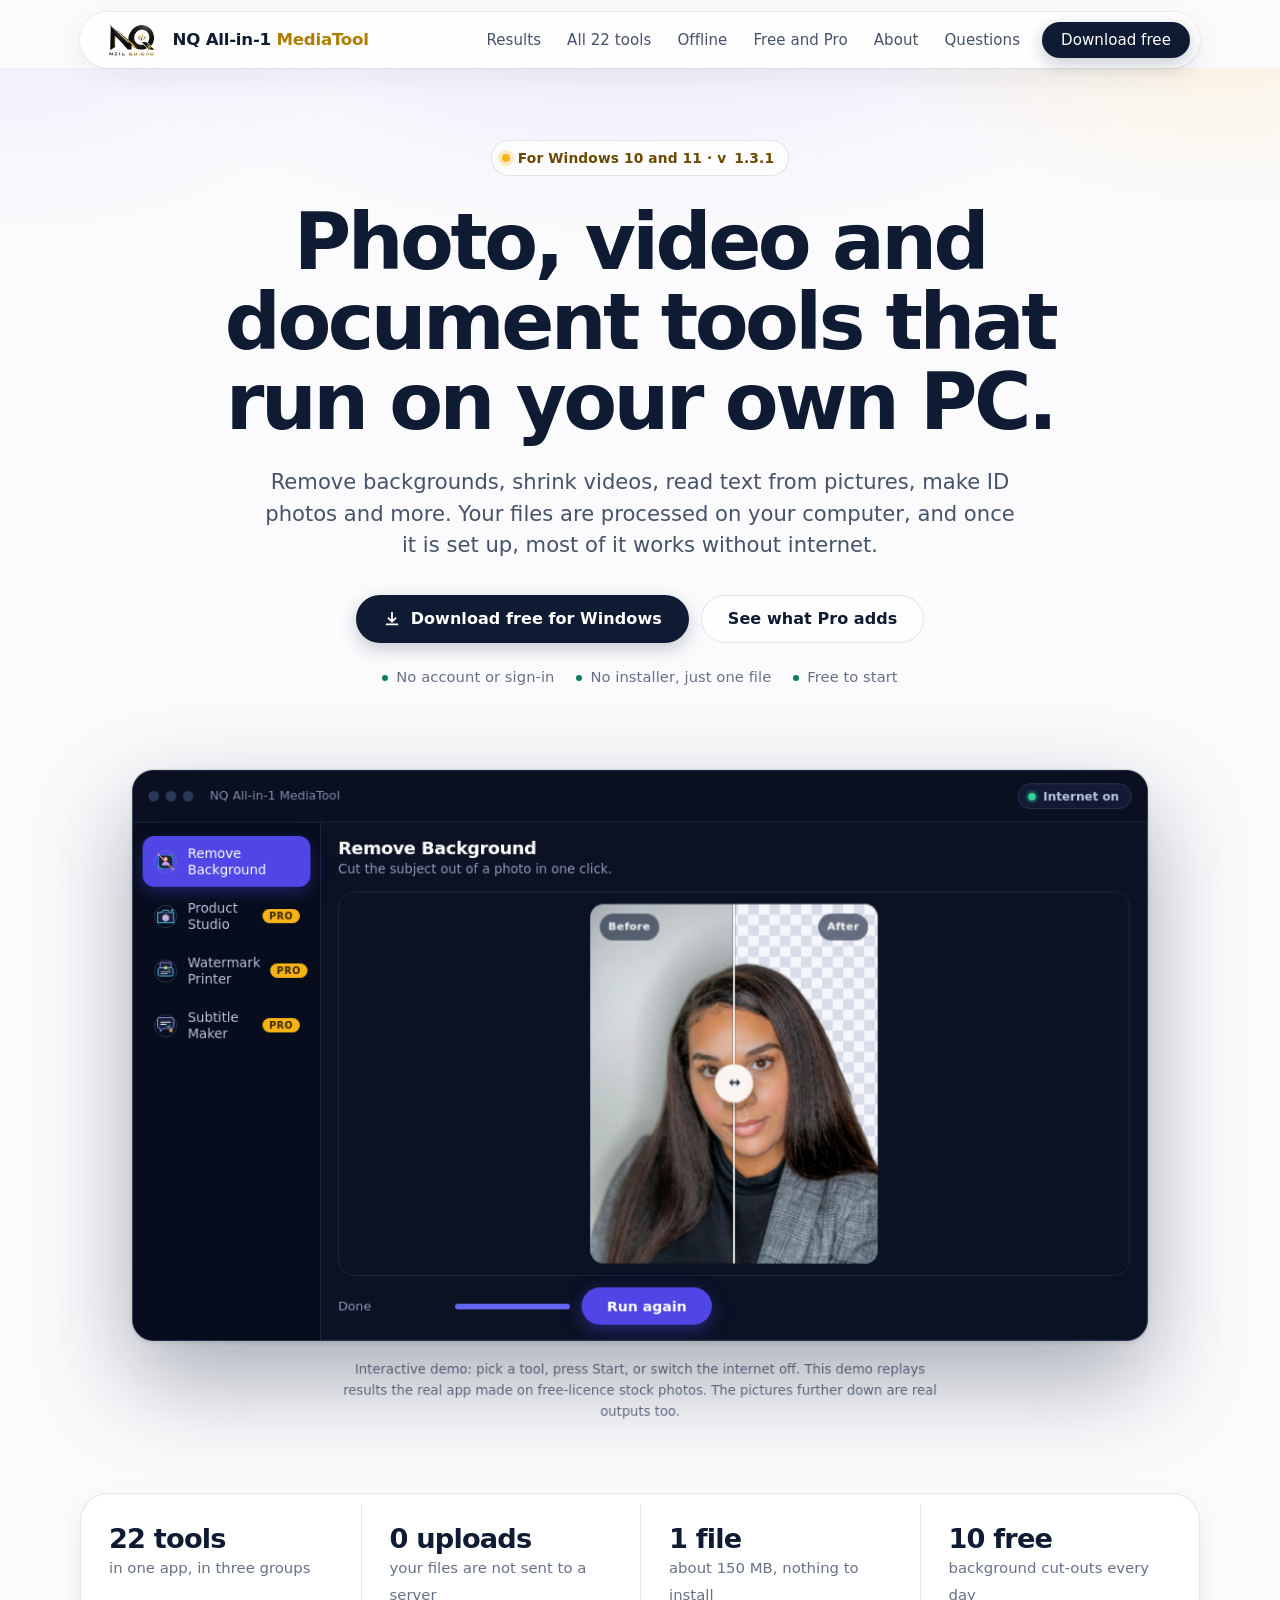
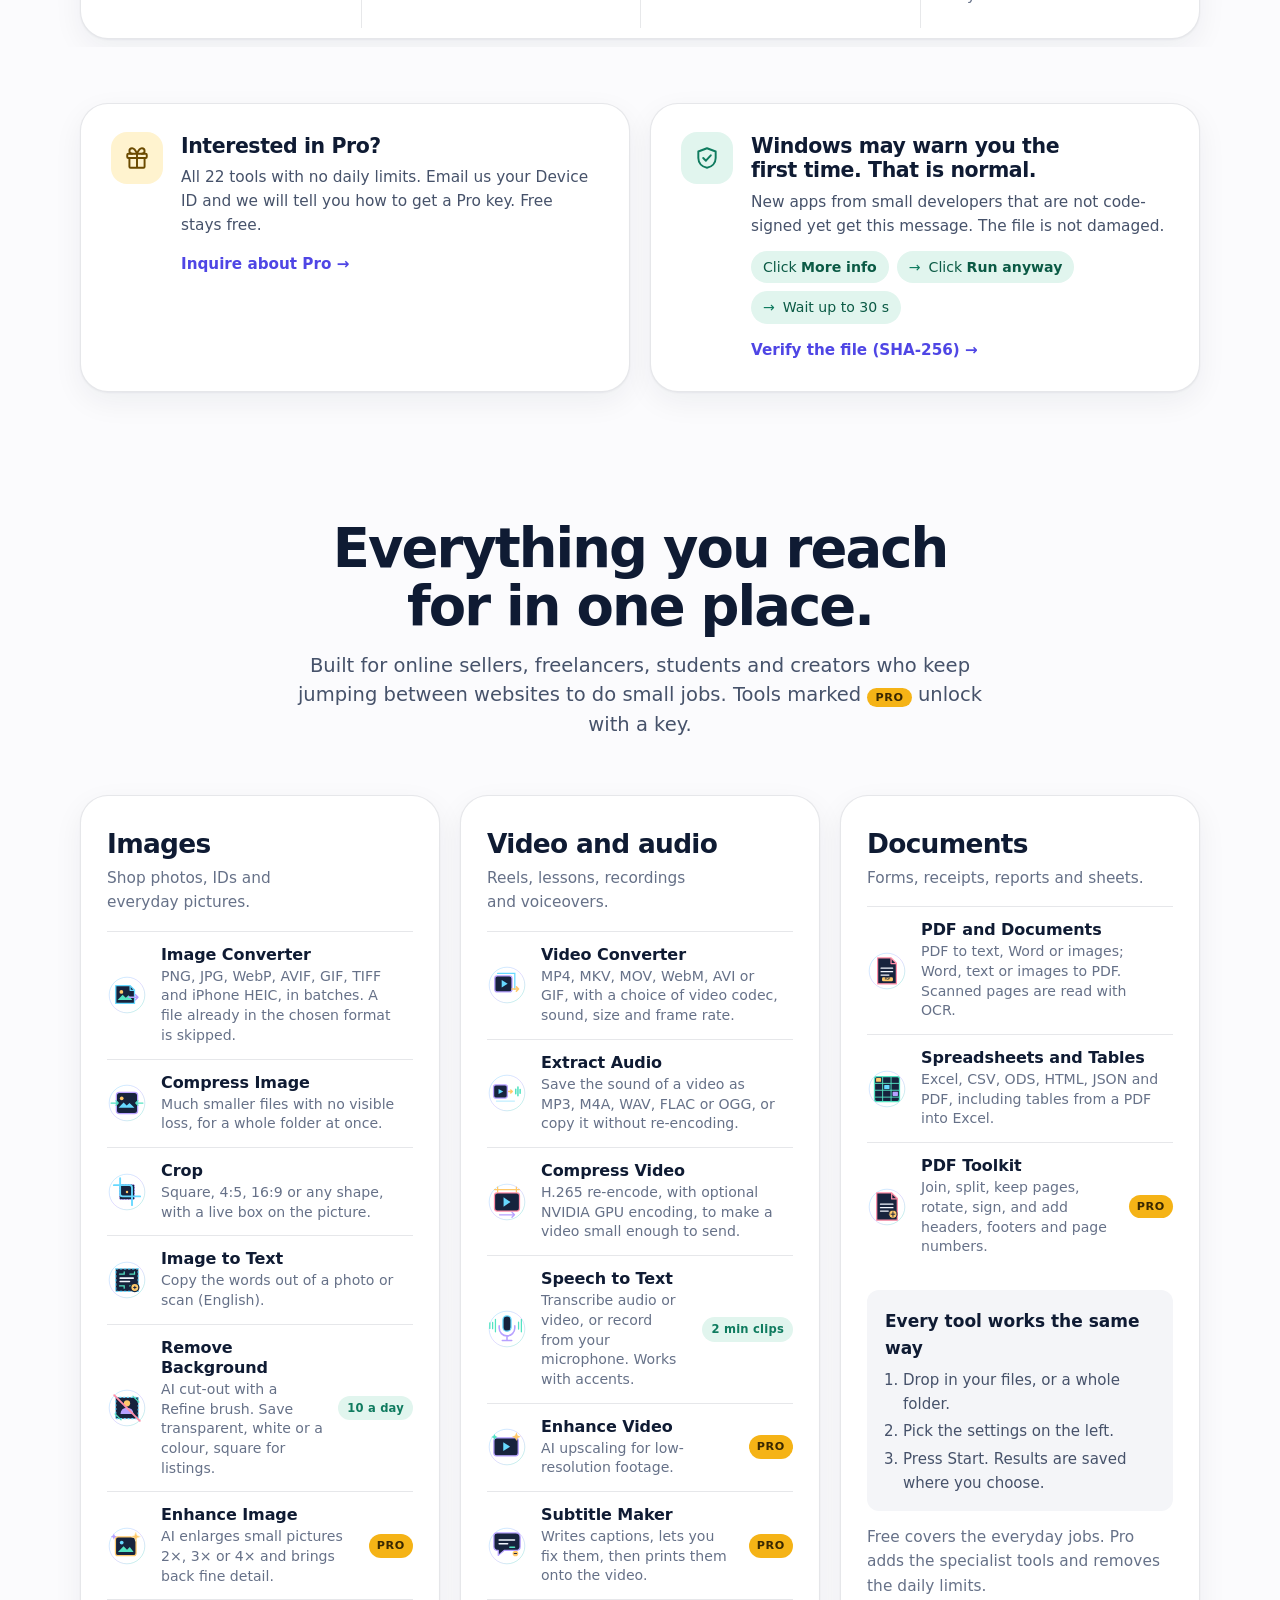
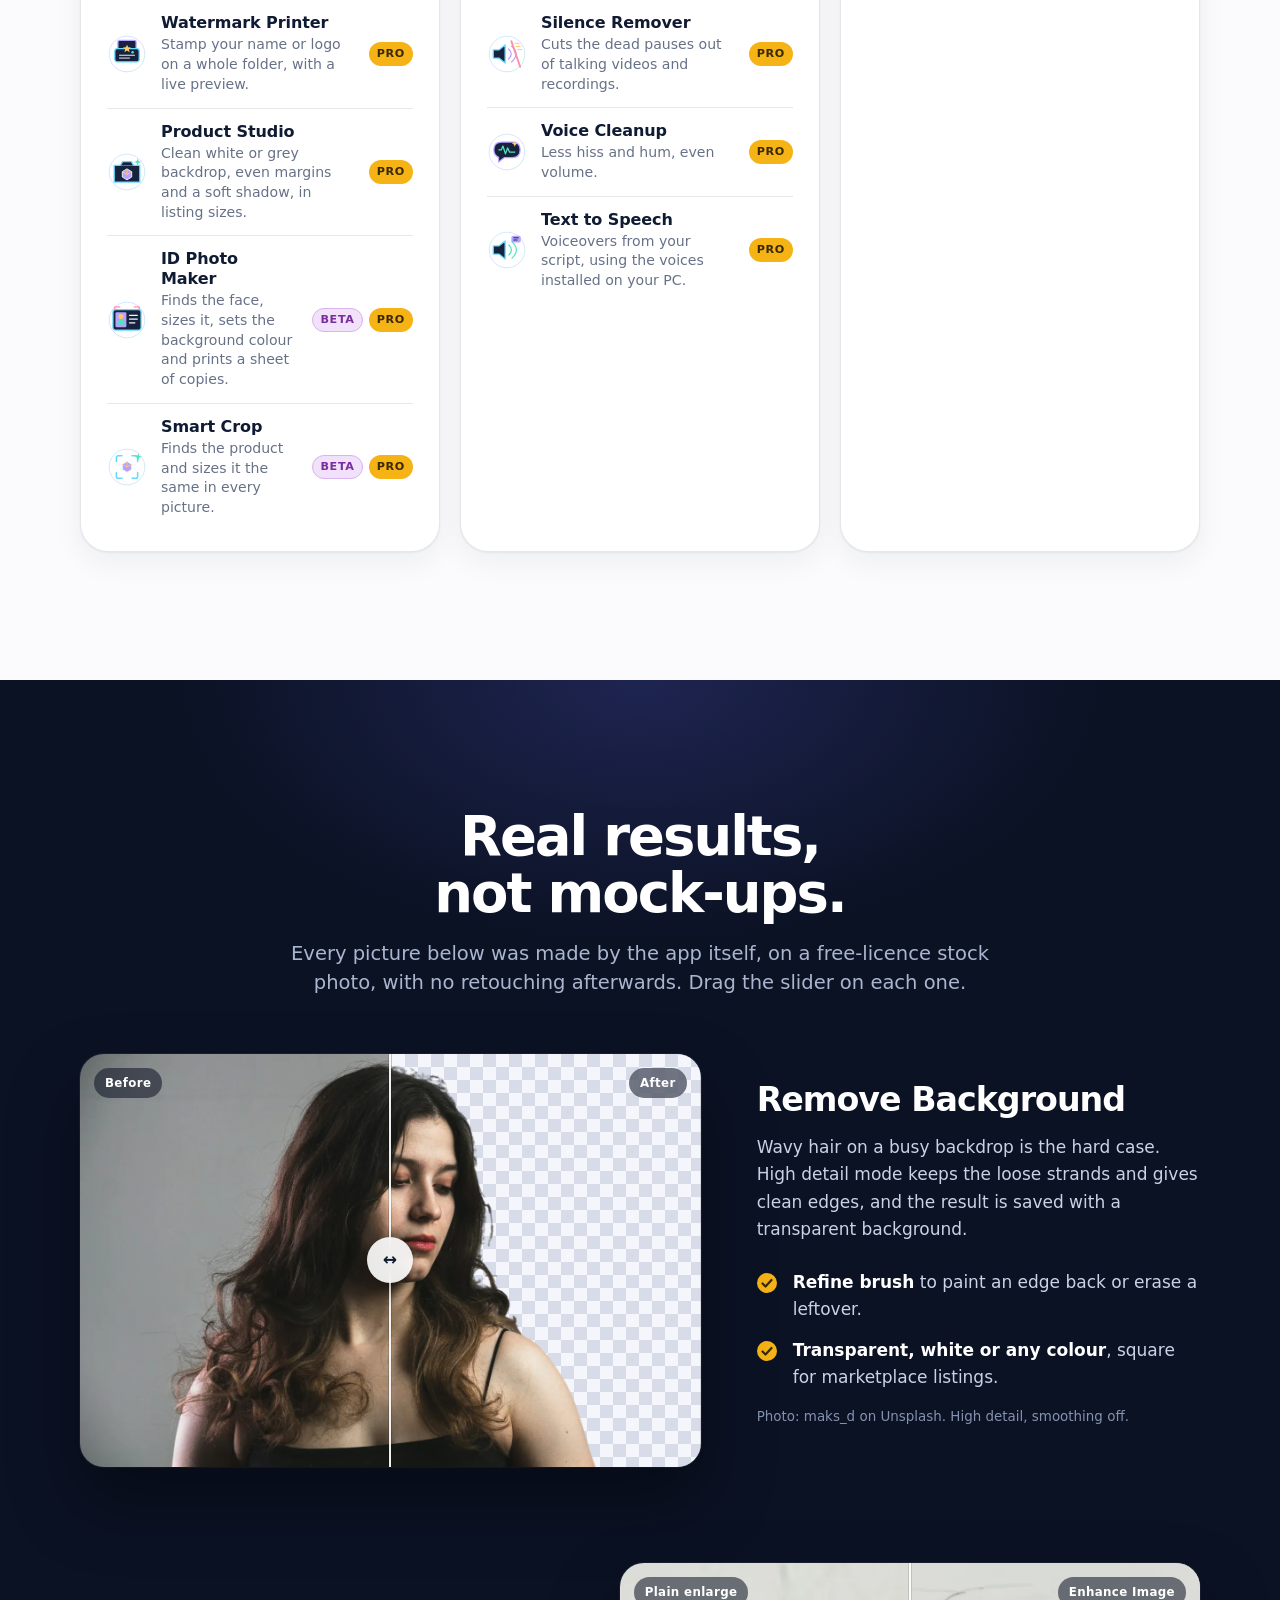
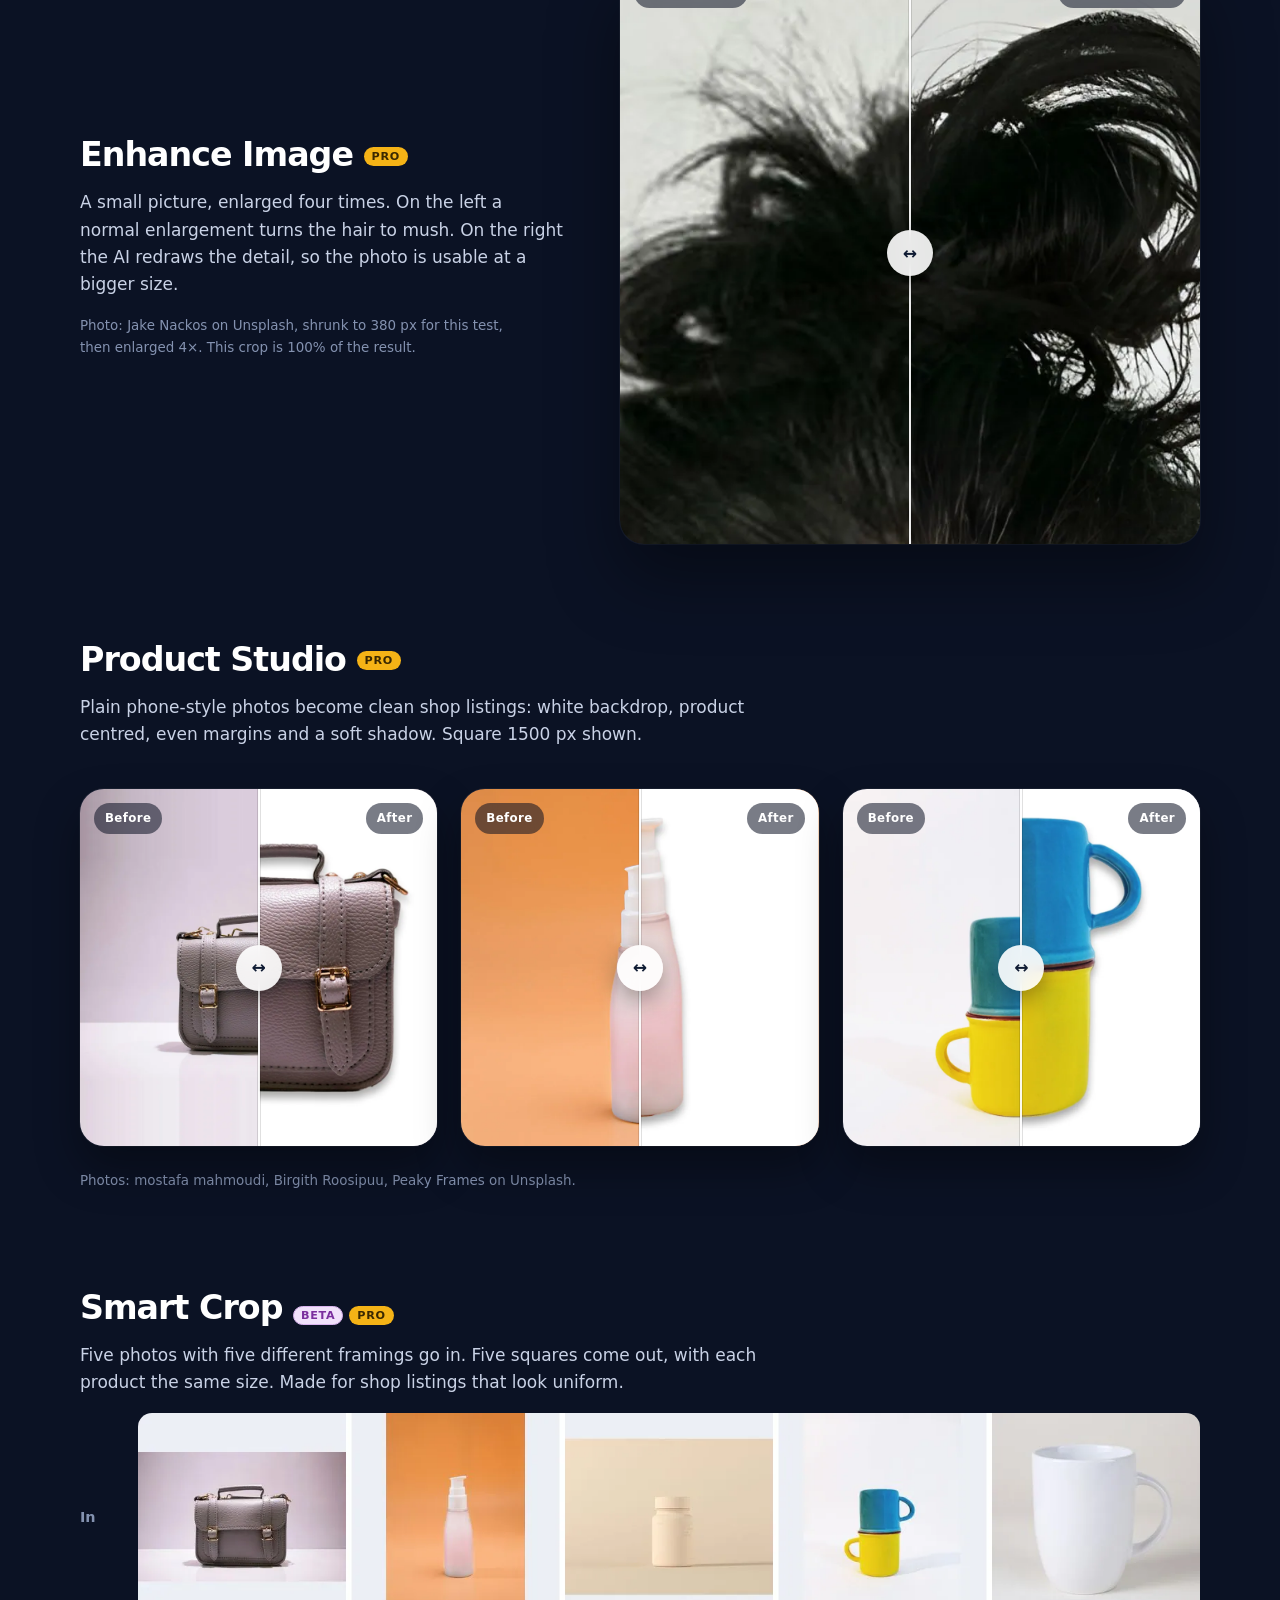
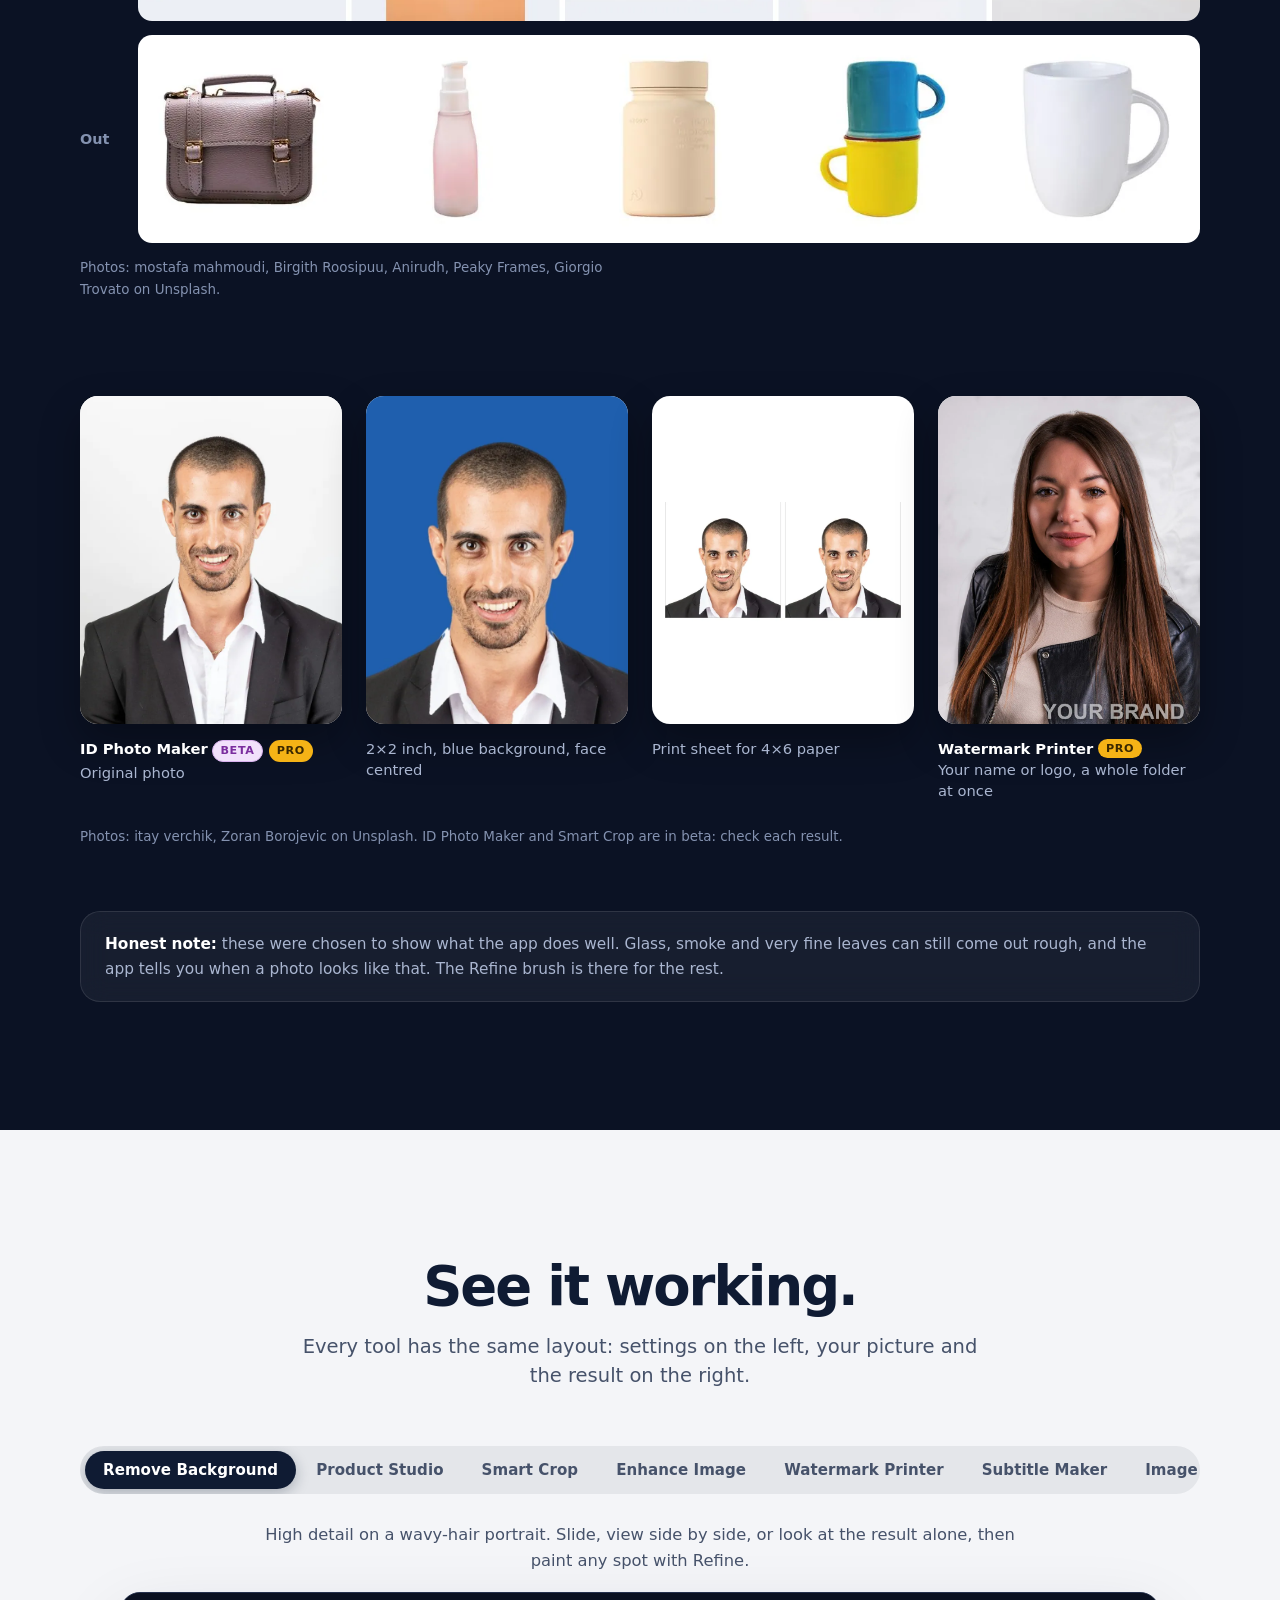
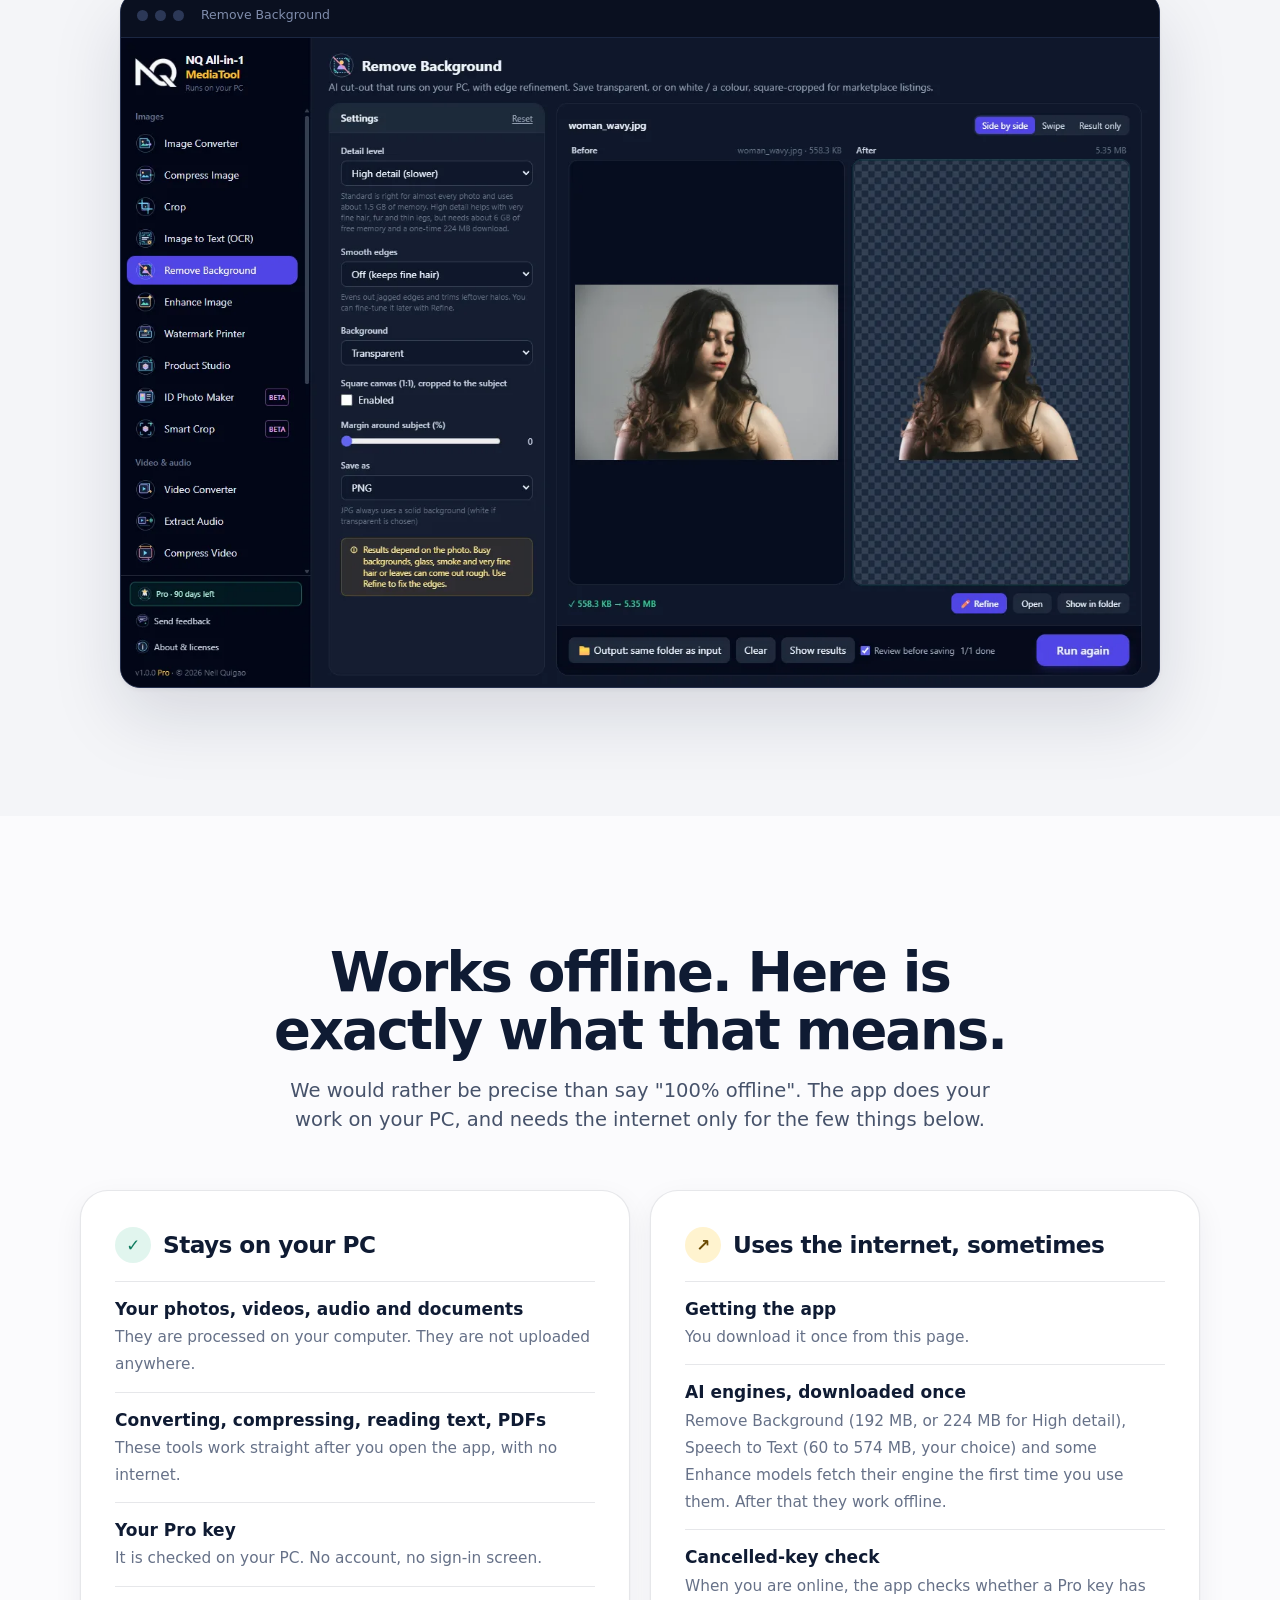
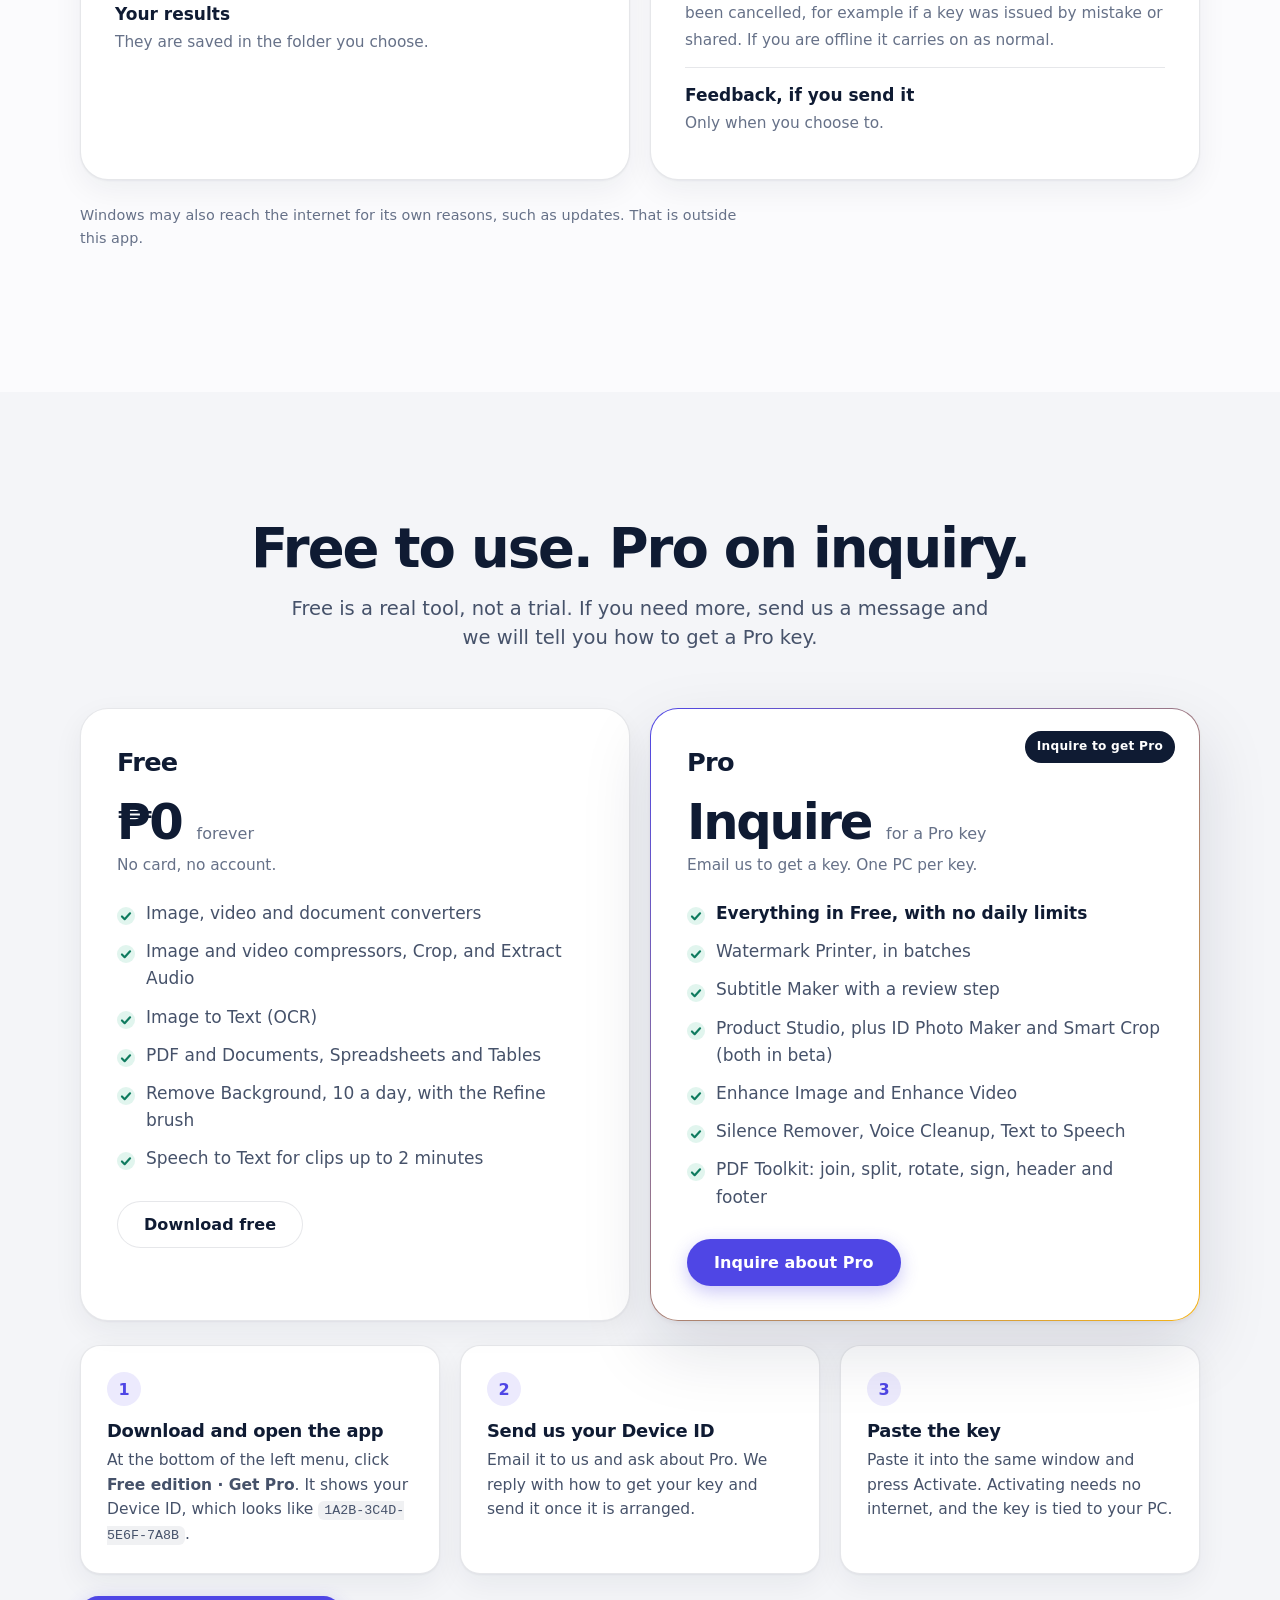
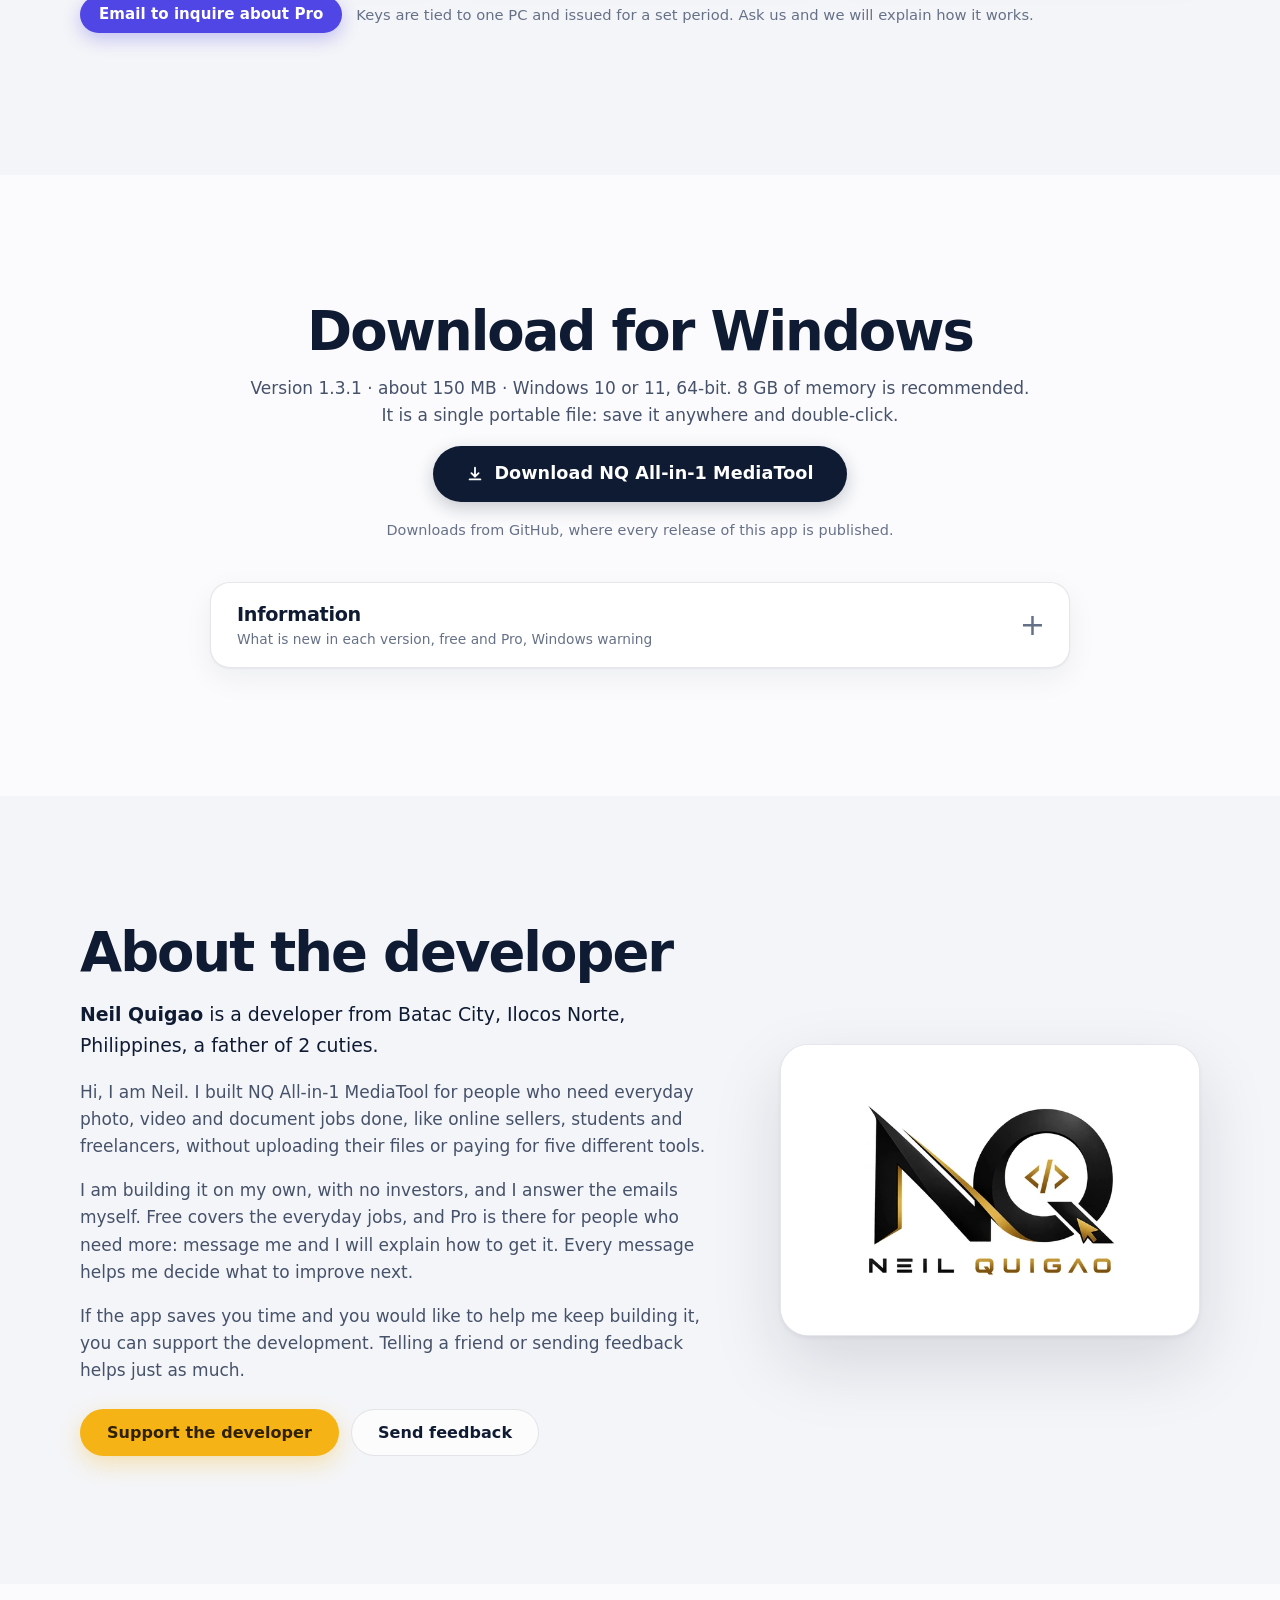
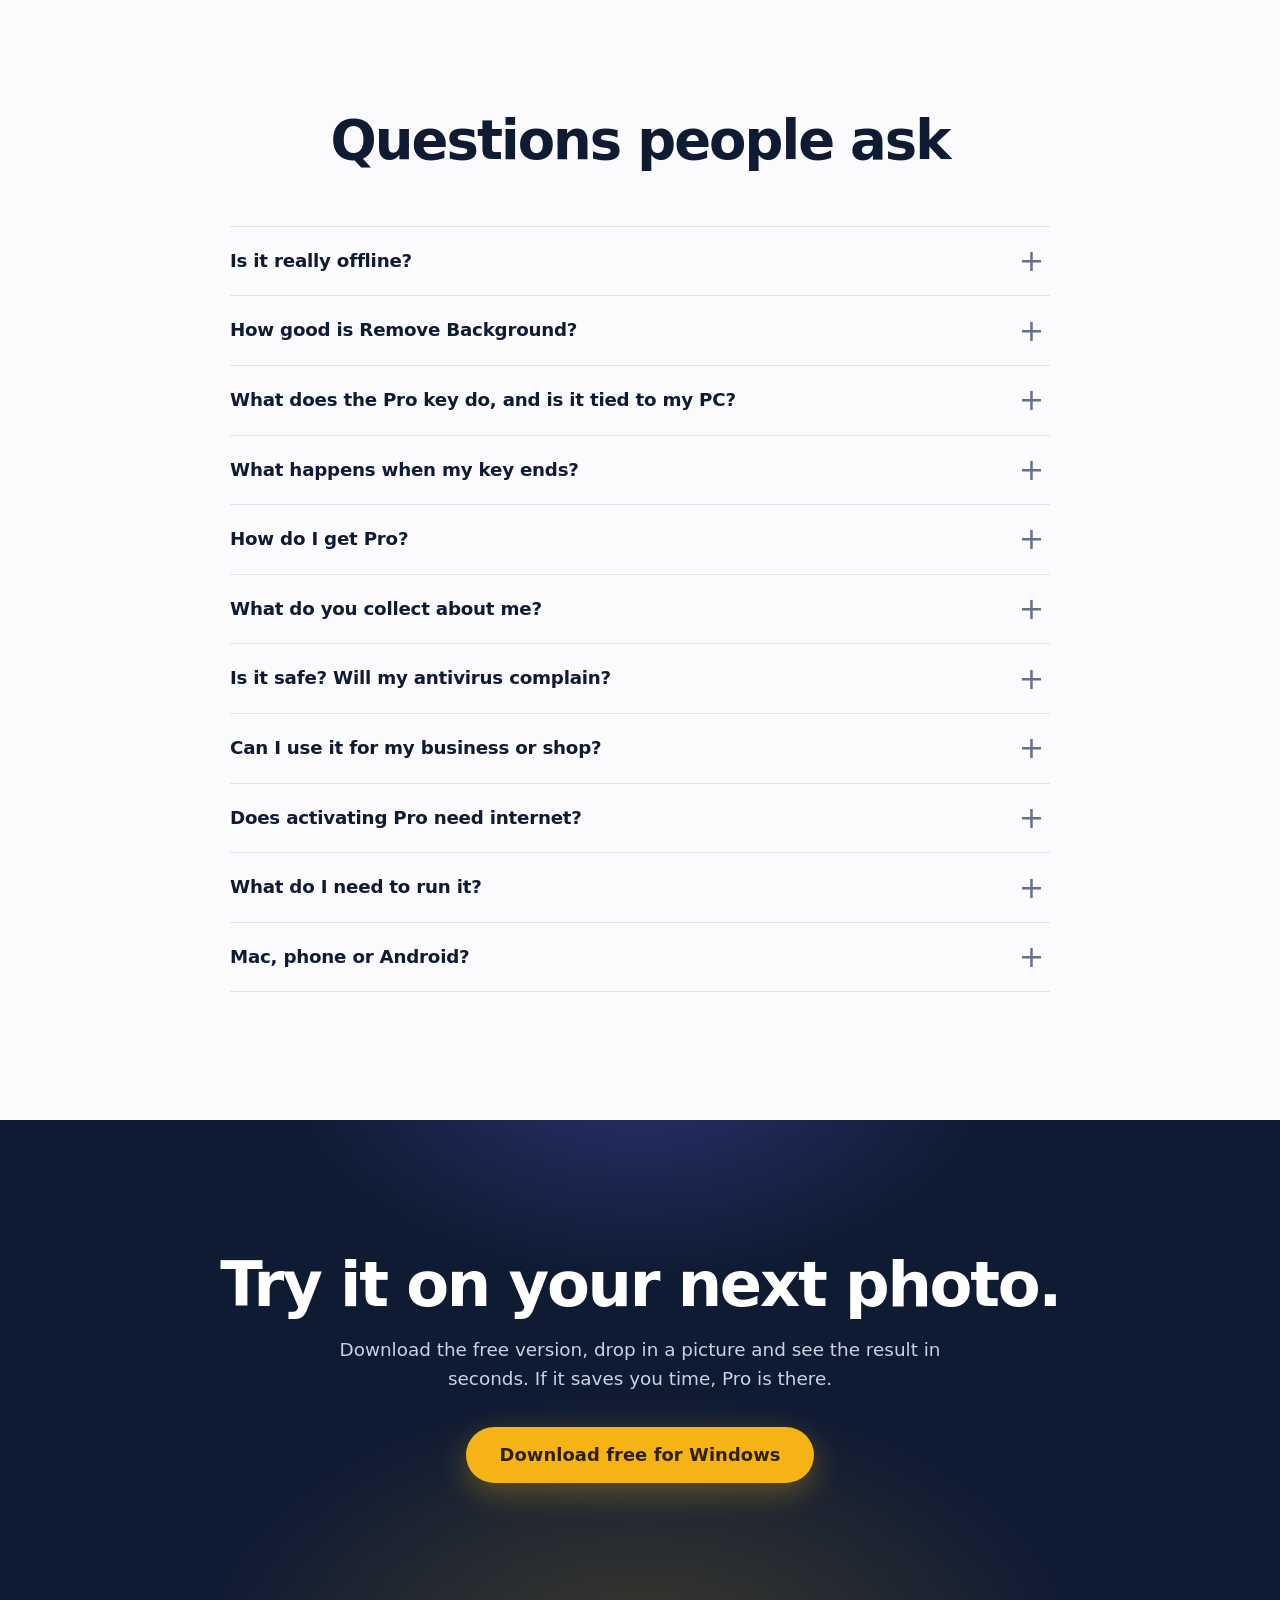
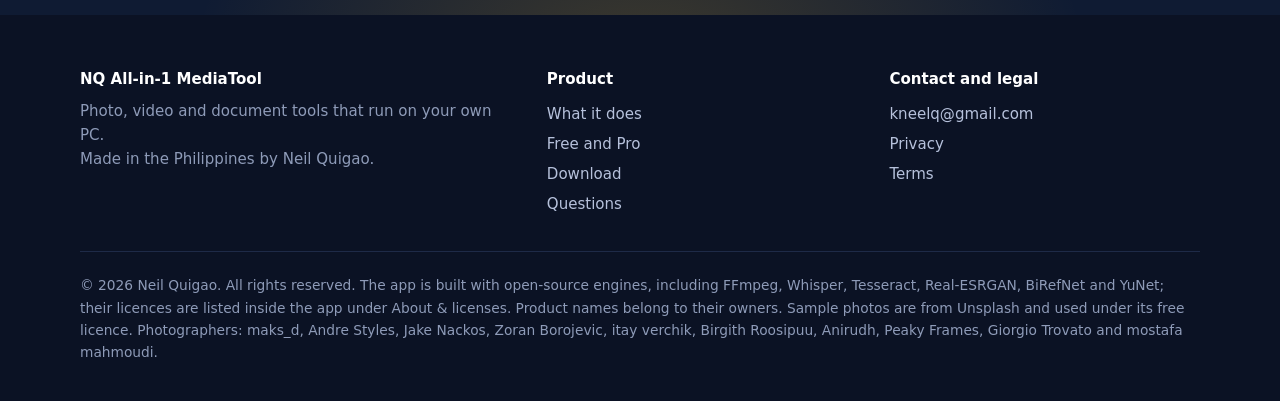
==== commit 87879e84: "Site: hero tag shows the current app version (read from the release record) The tag said "v1.0" whil" ====
--- a/docs/index.html
+++ b/docs/index.html
@@ -37,7 +37,7 @@
 <section class="hero" id="top">
   <div class="wrap">
     <div>
-      <div class="tag"><i></i>For Windows 10 and 11 · v1.0</div>
+      <div class="tag"><i></i>For Windows 10 and 11 · v<span id="tagver">1.3.1</span></div>
       <h1>Photo, video and document tools that run on your own PC.</h1>
       <p class="lead">Remove backgrounds, shrink videos, read text from pictures, make ID photos and more. Your files are processed on your computer, and once it is set up, most of it works without internet.</p>
       <div class="cta">
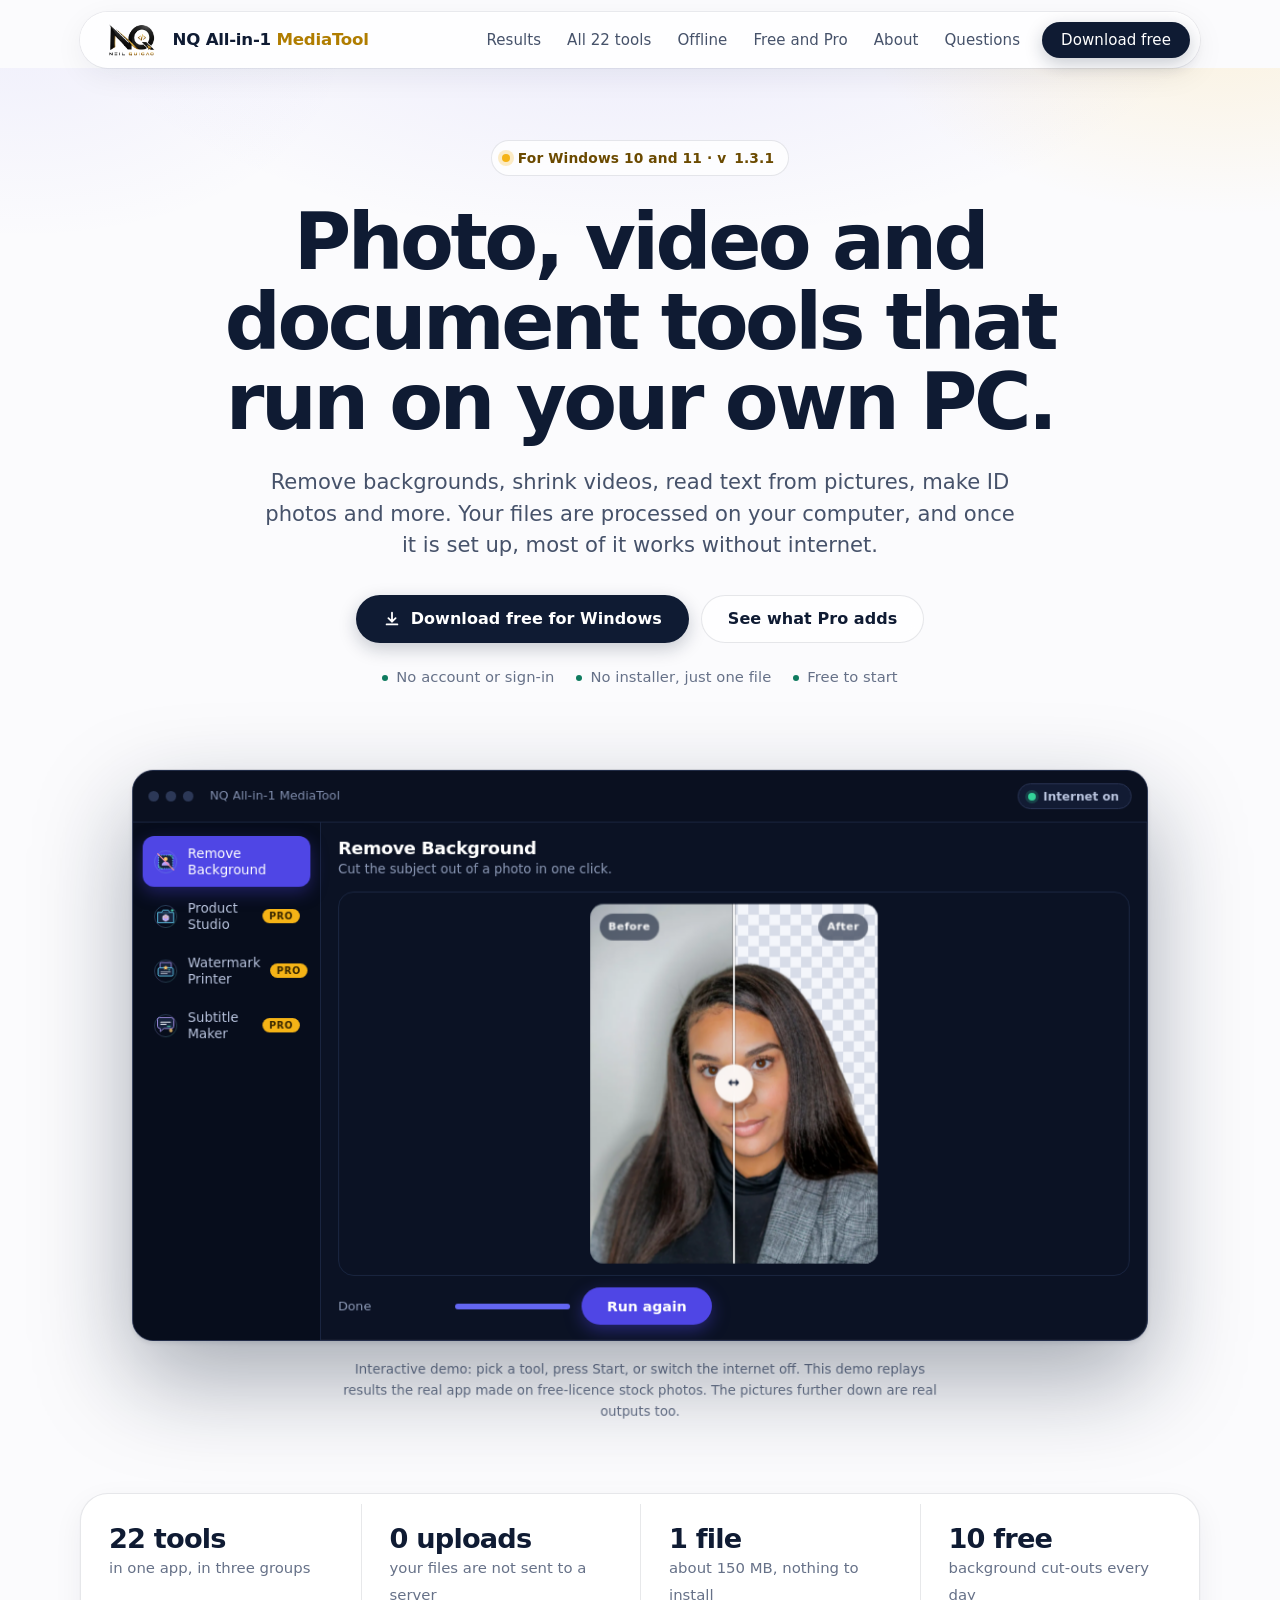
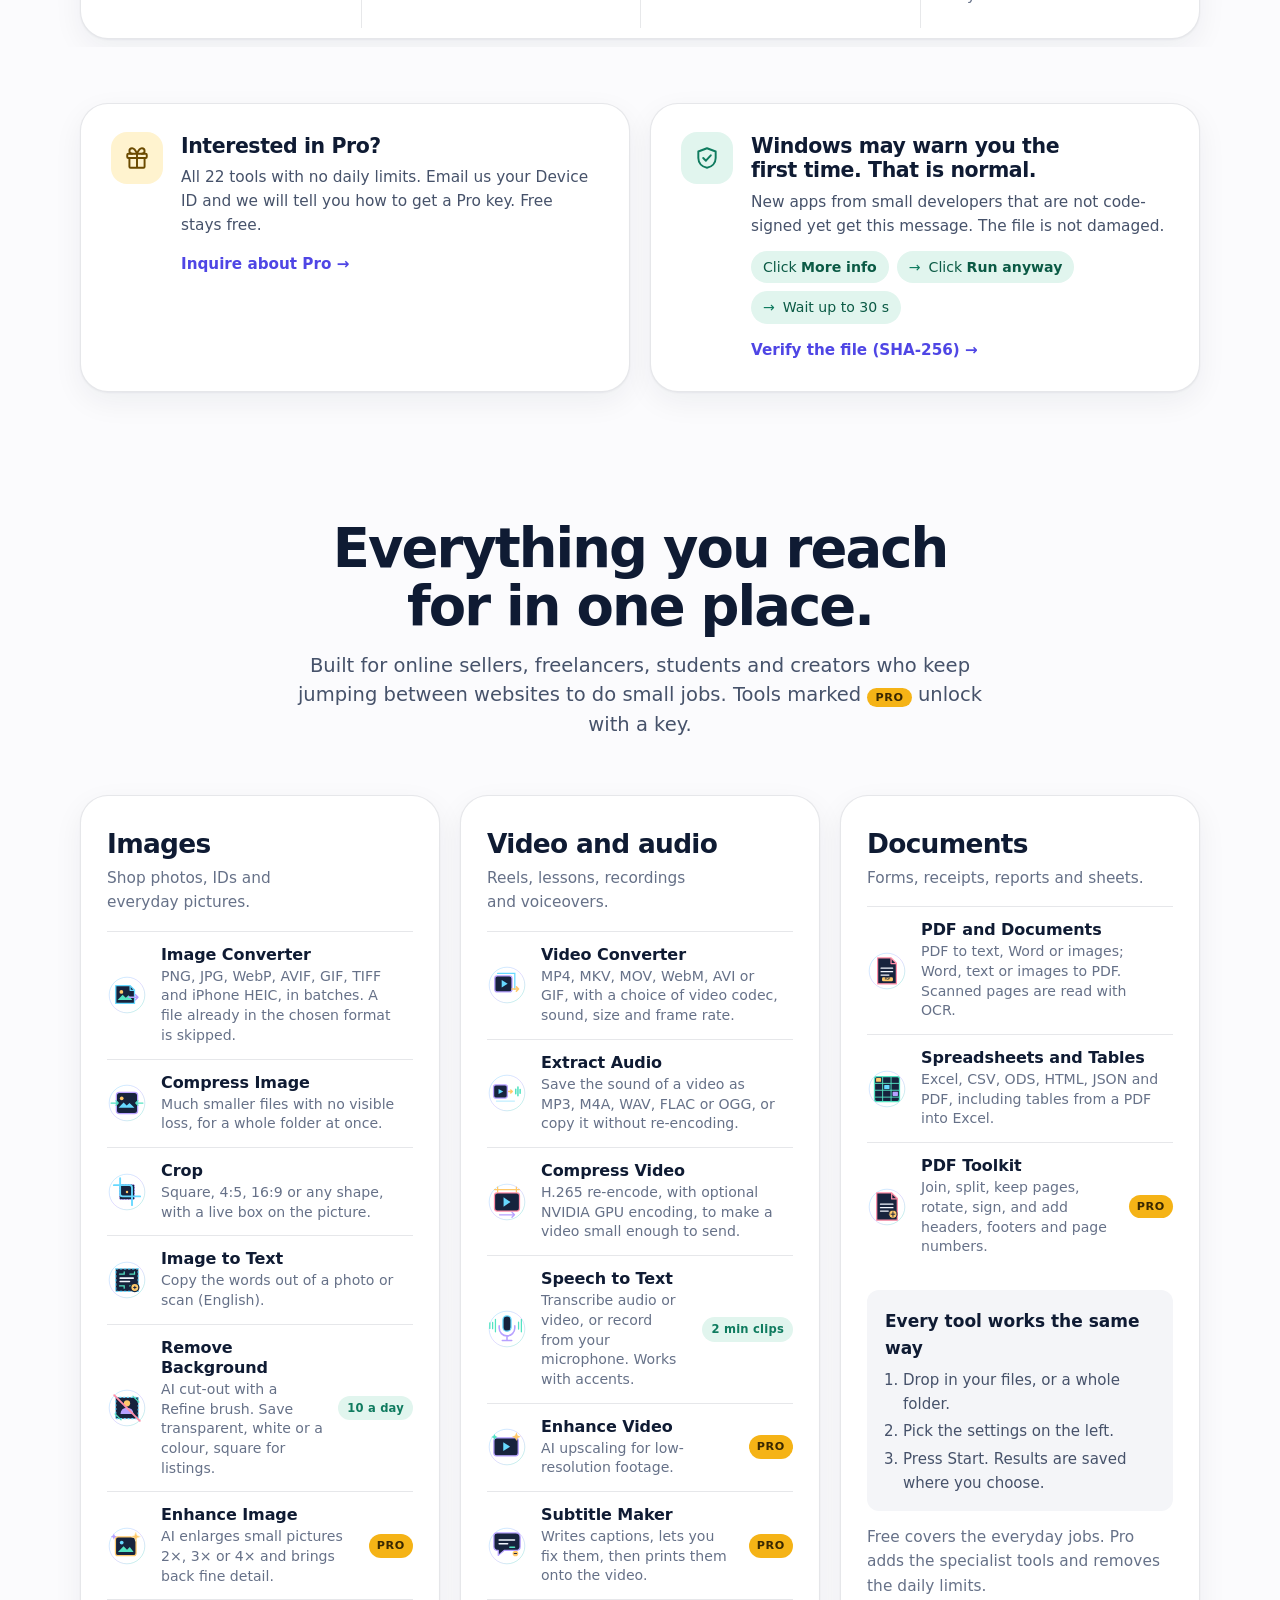
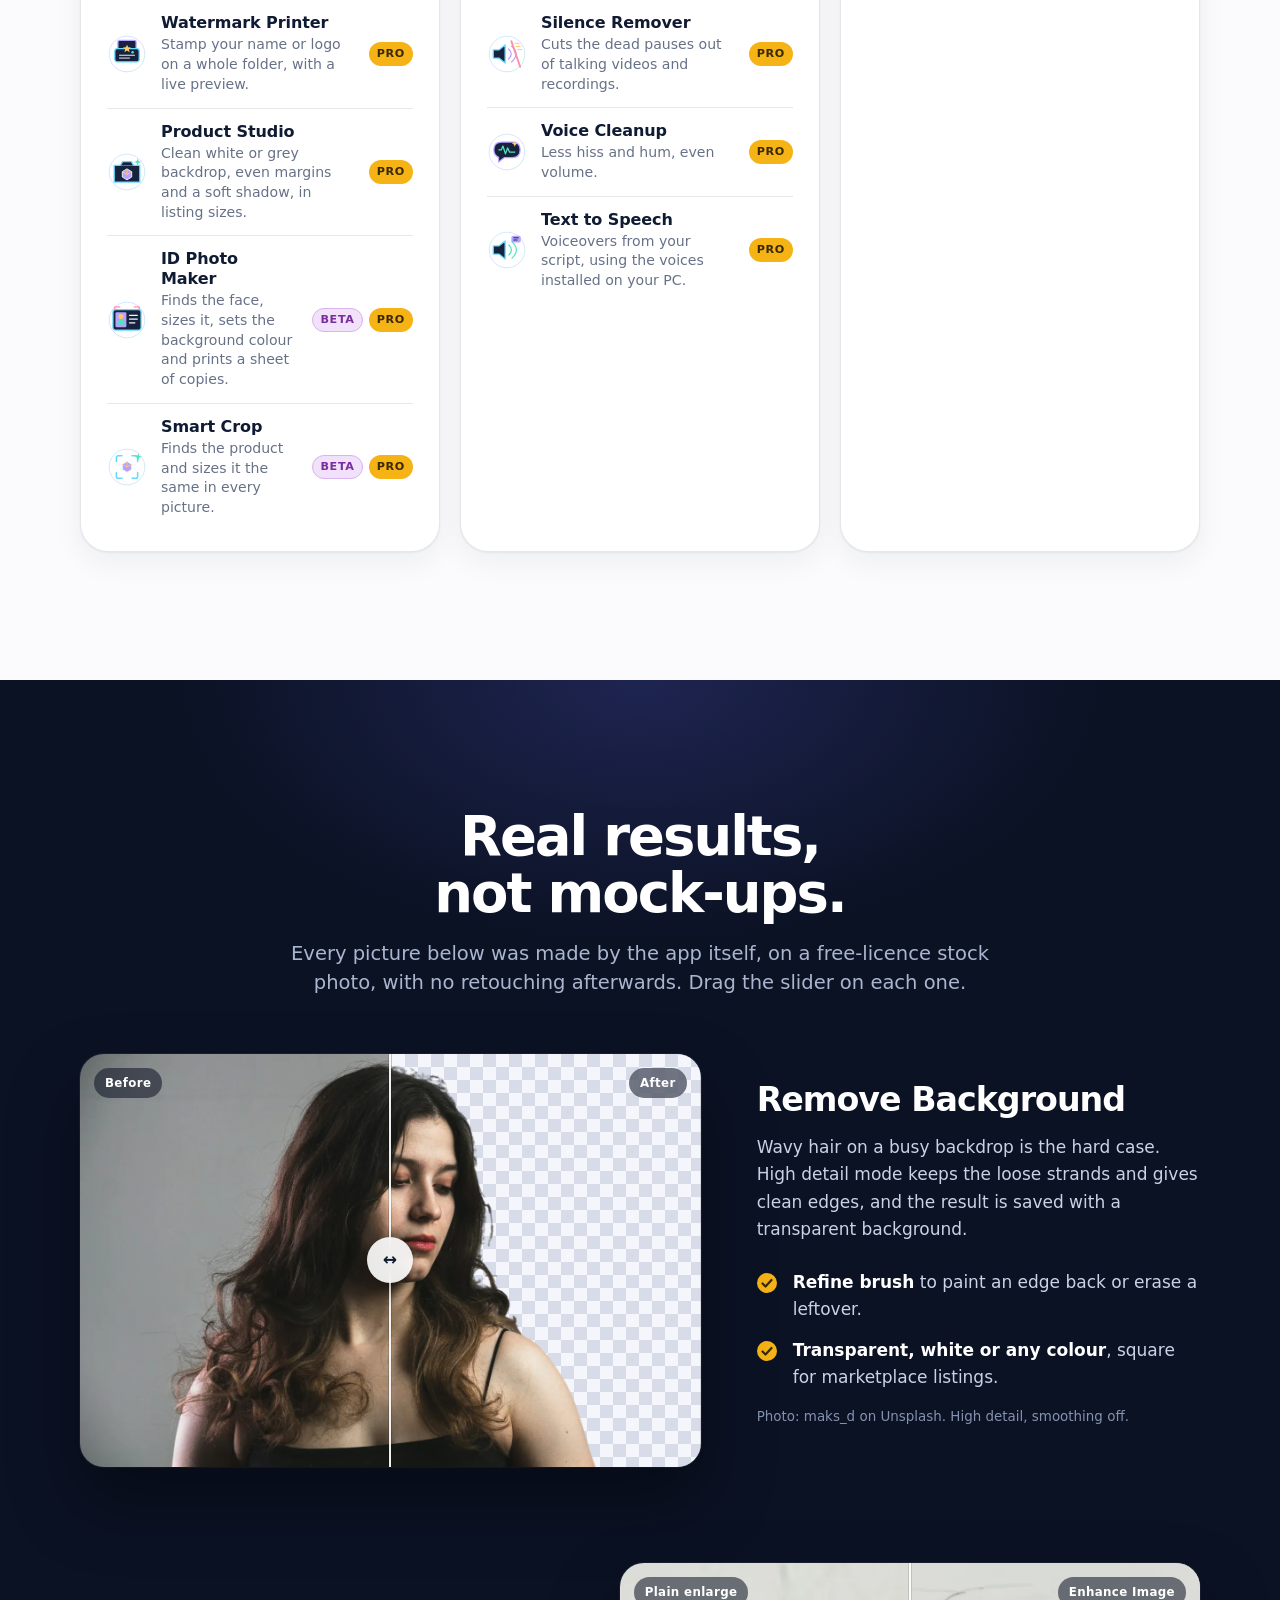
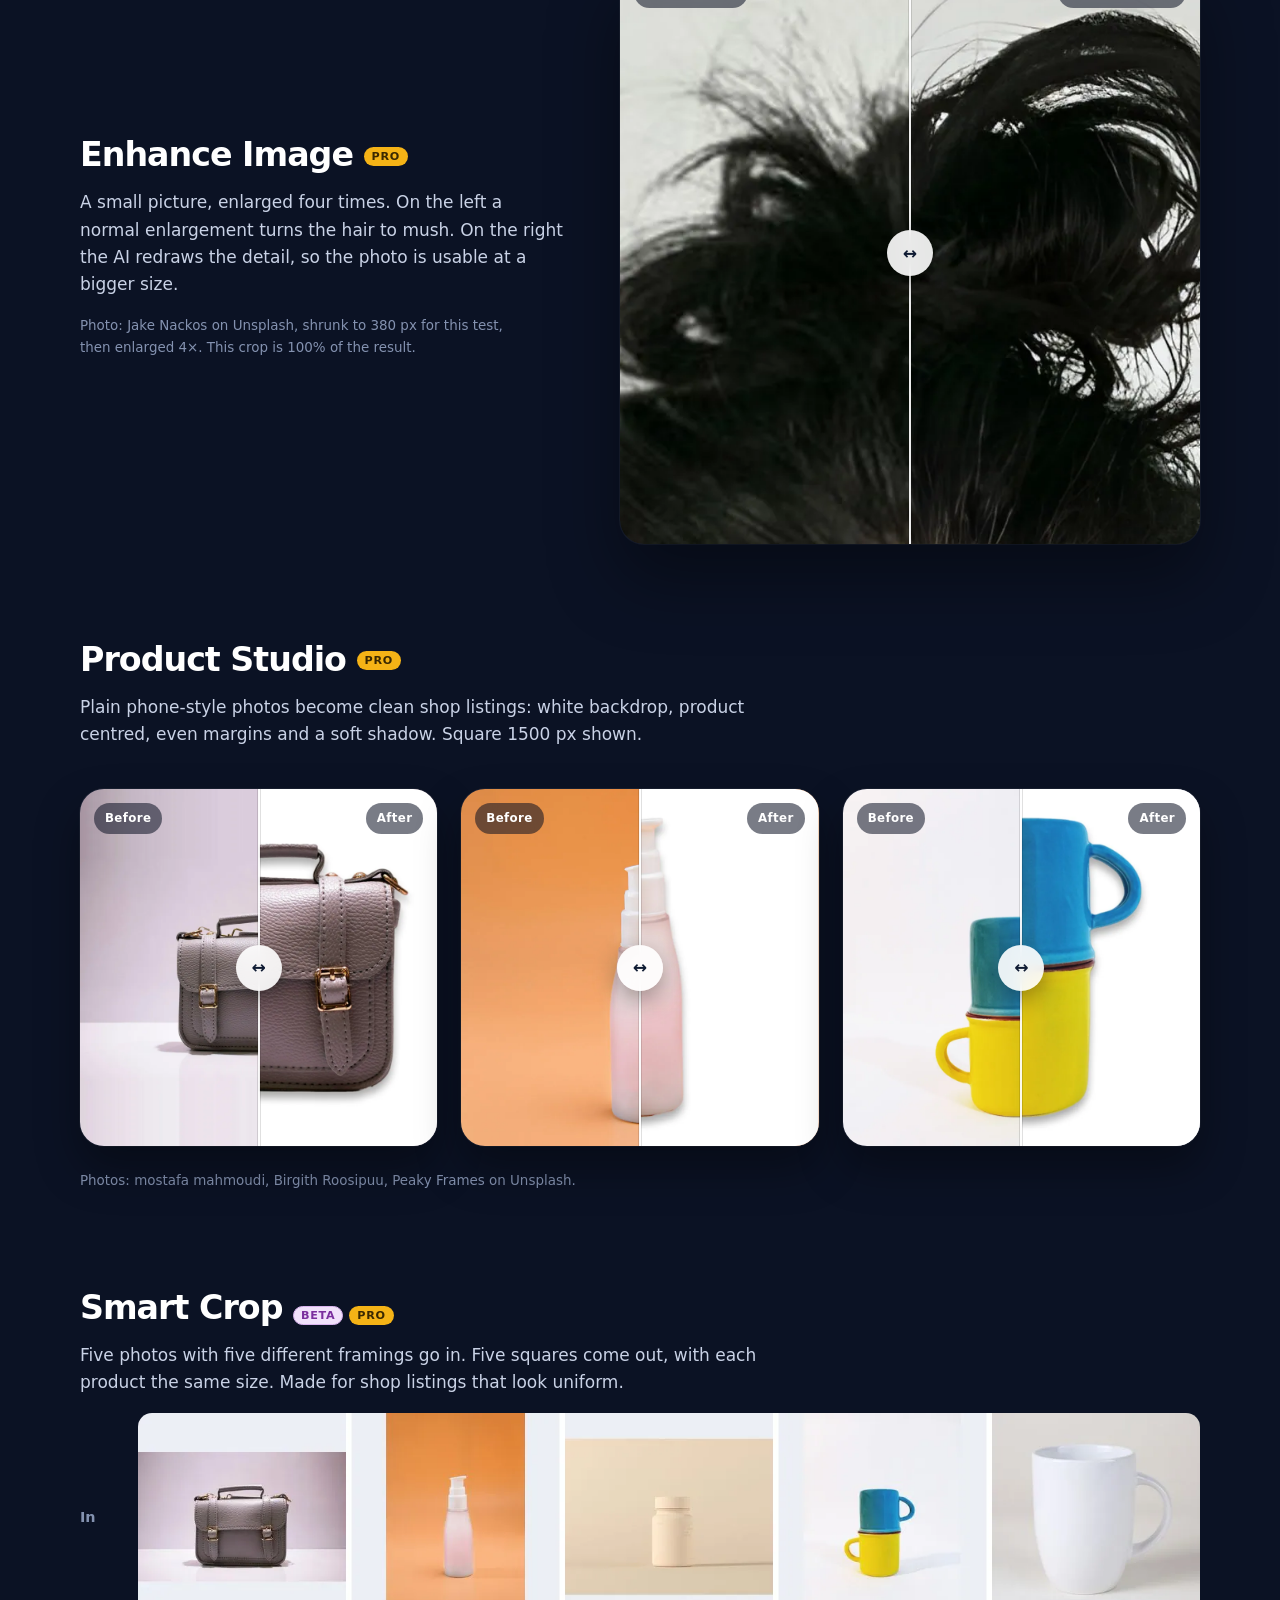
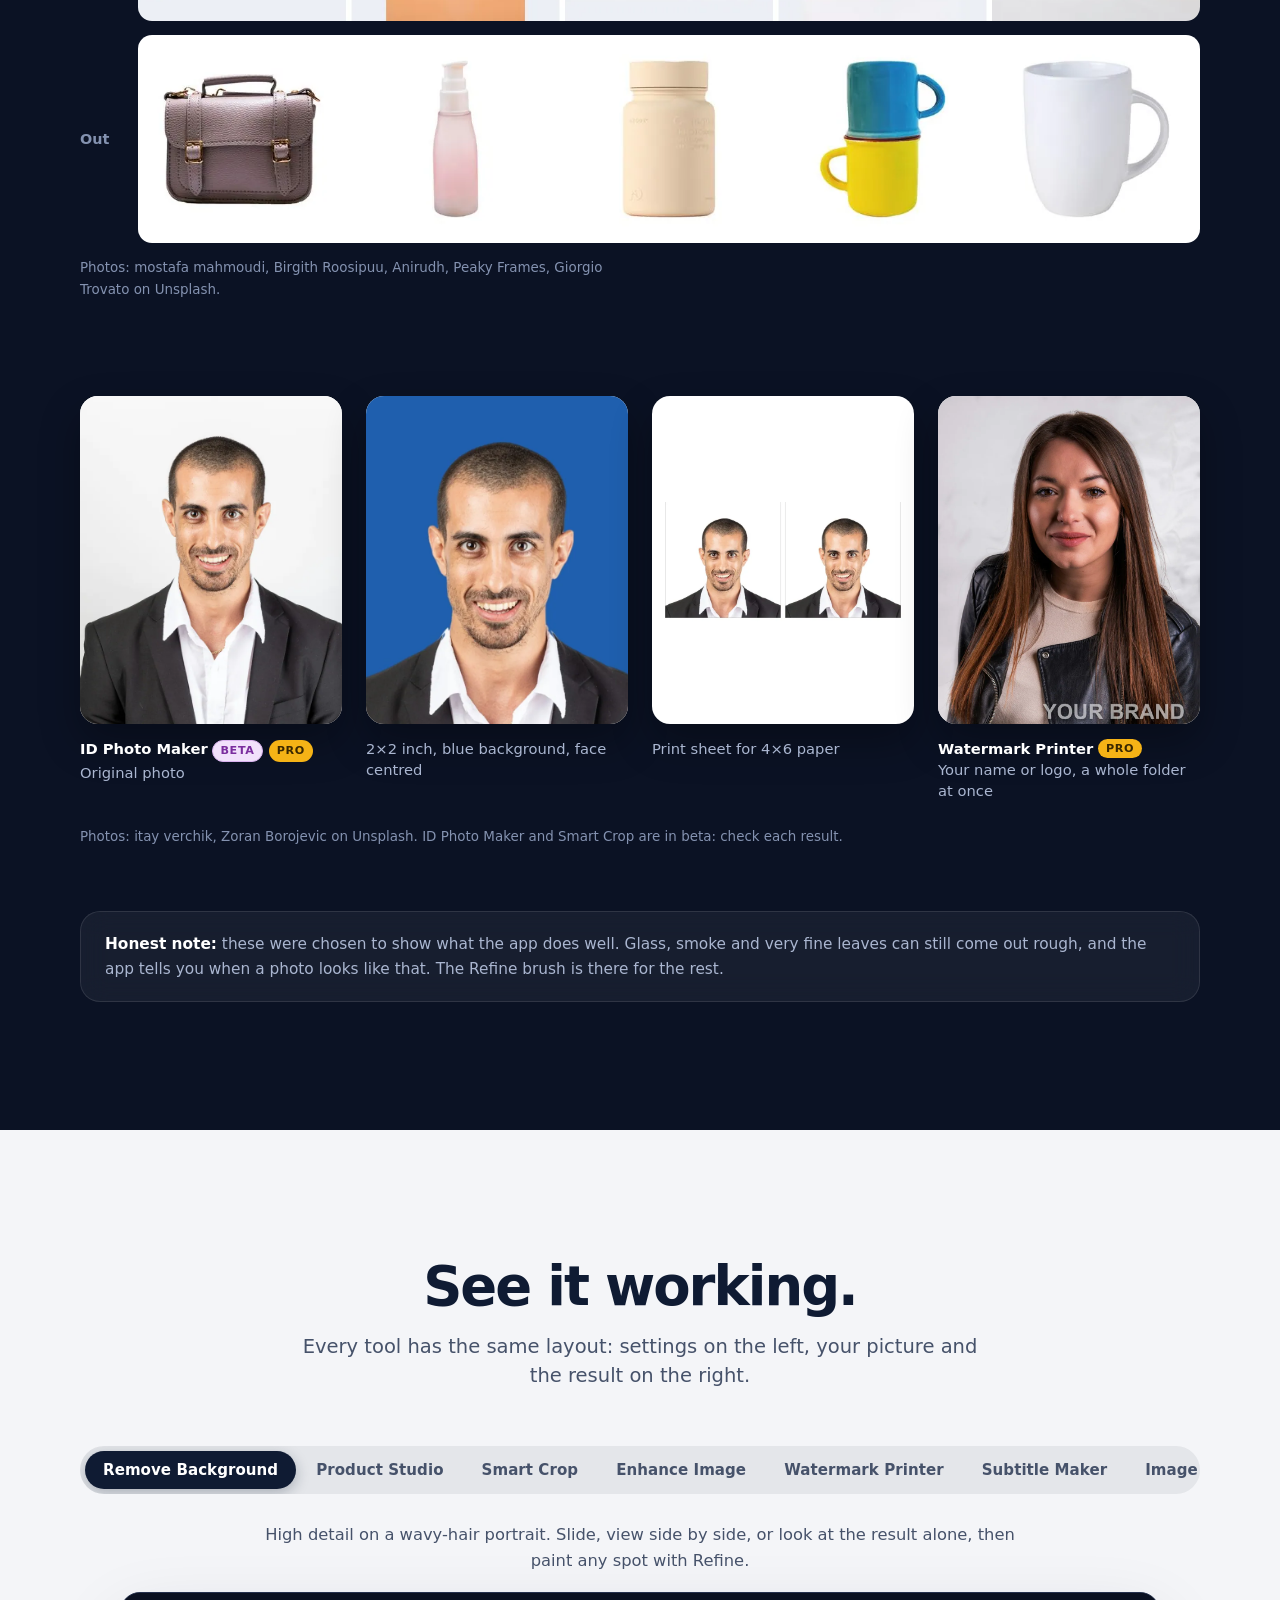
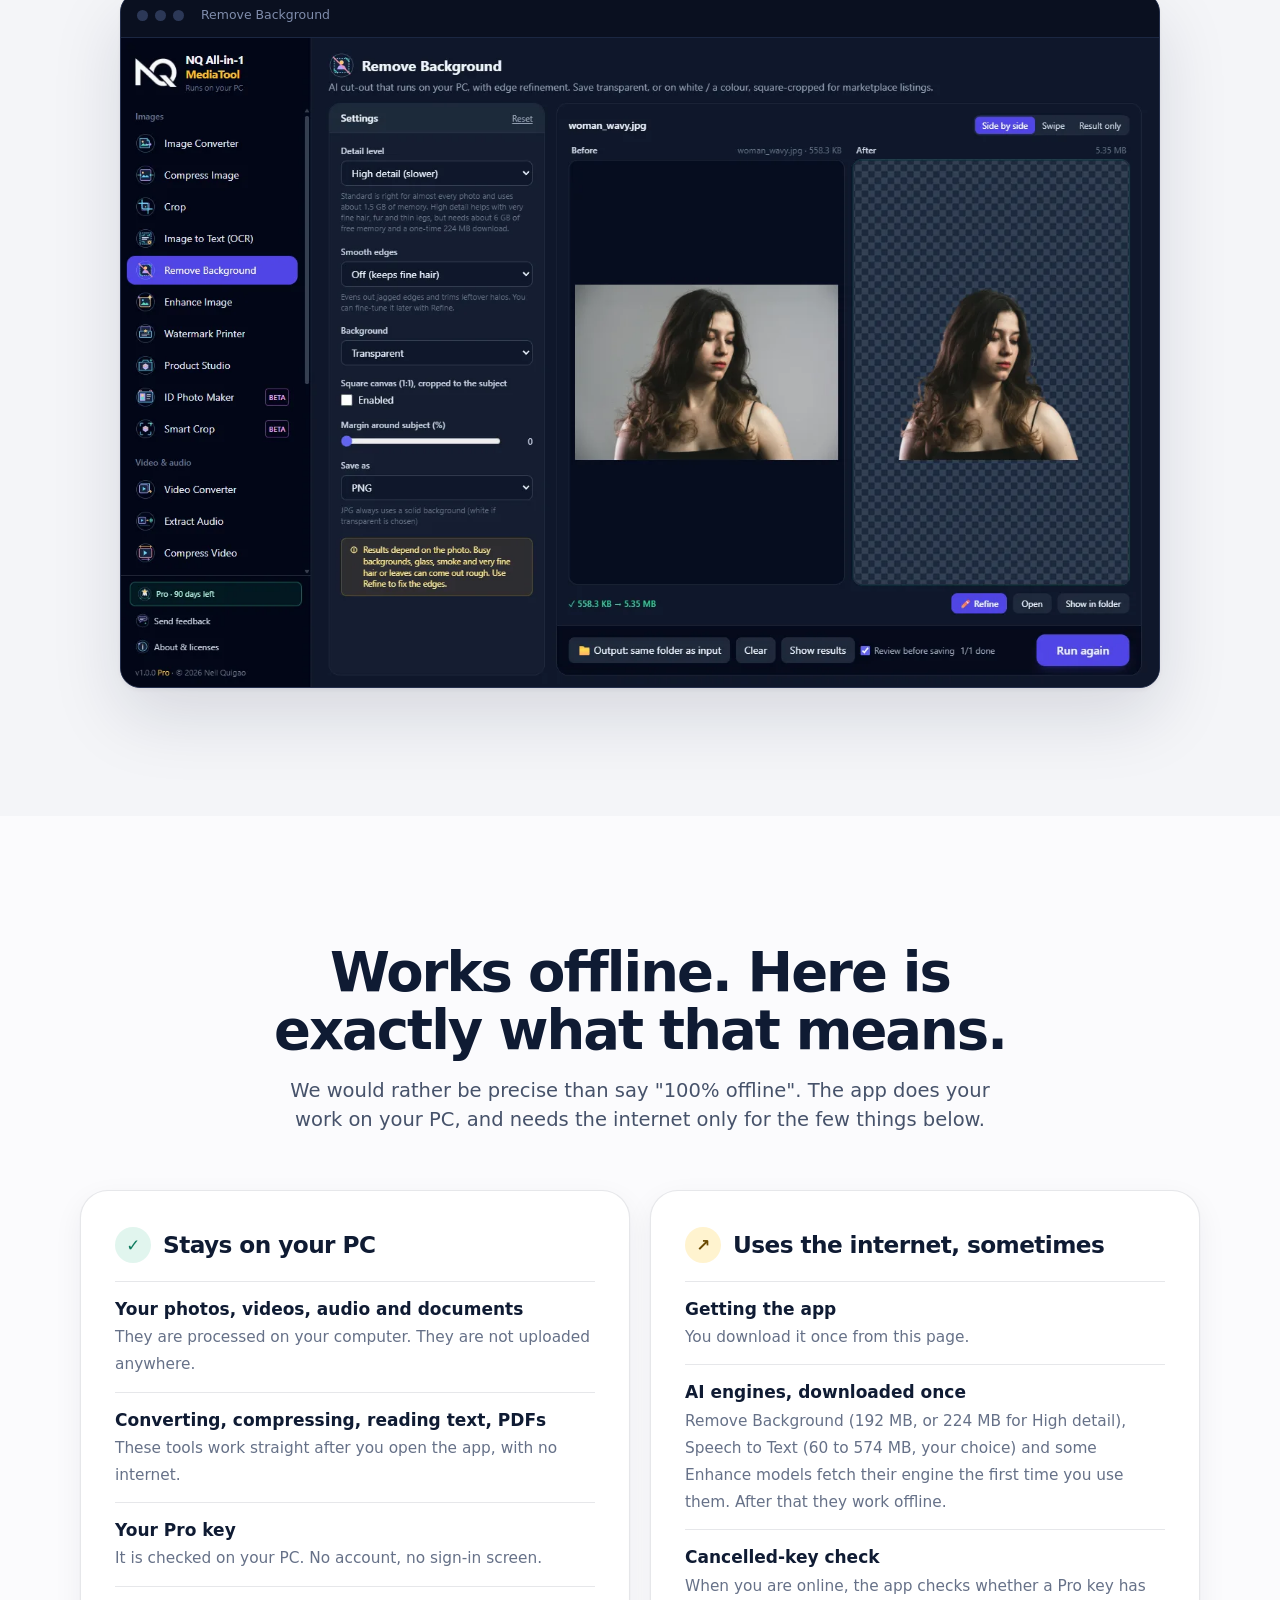
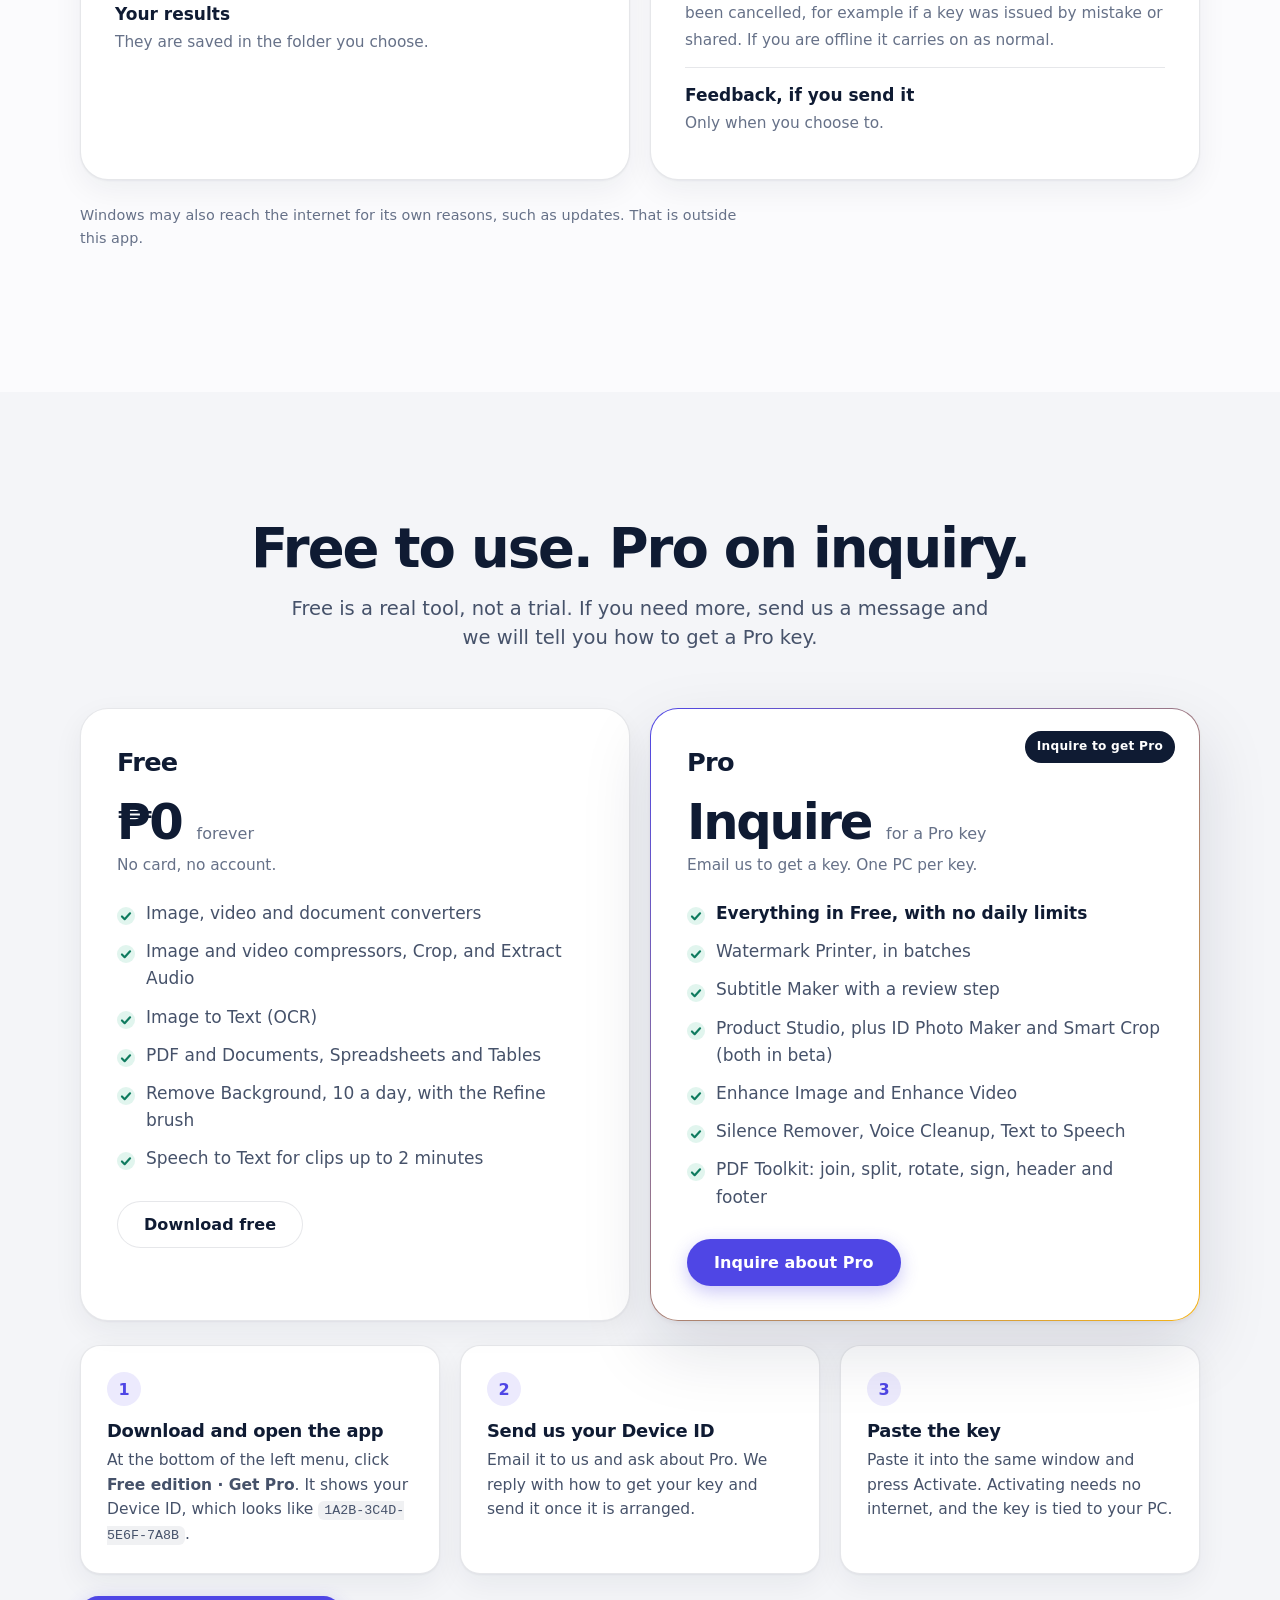
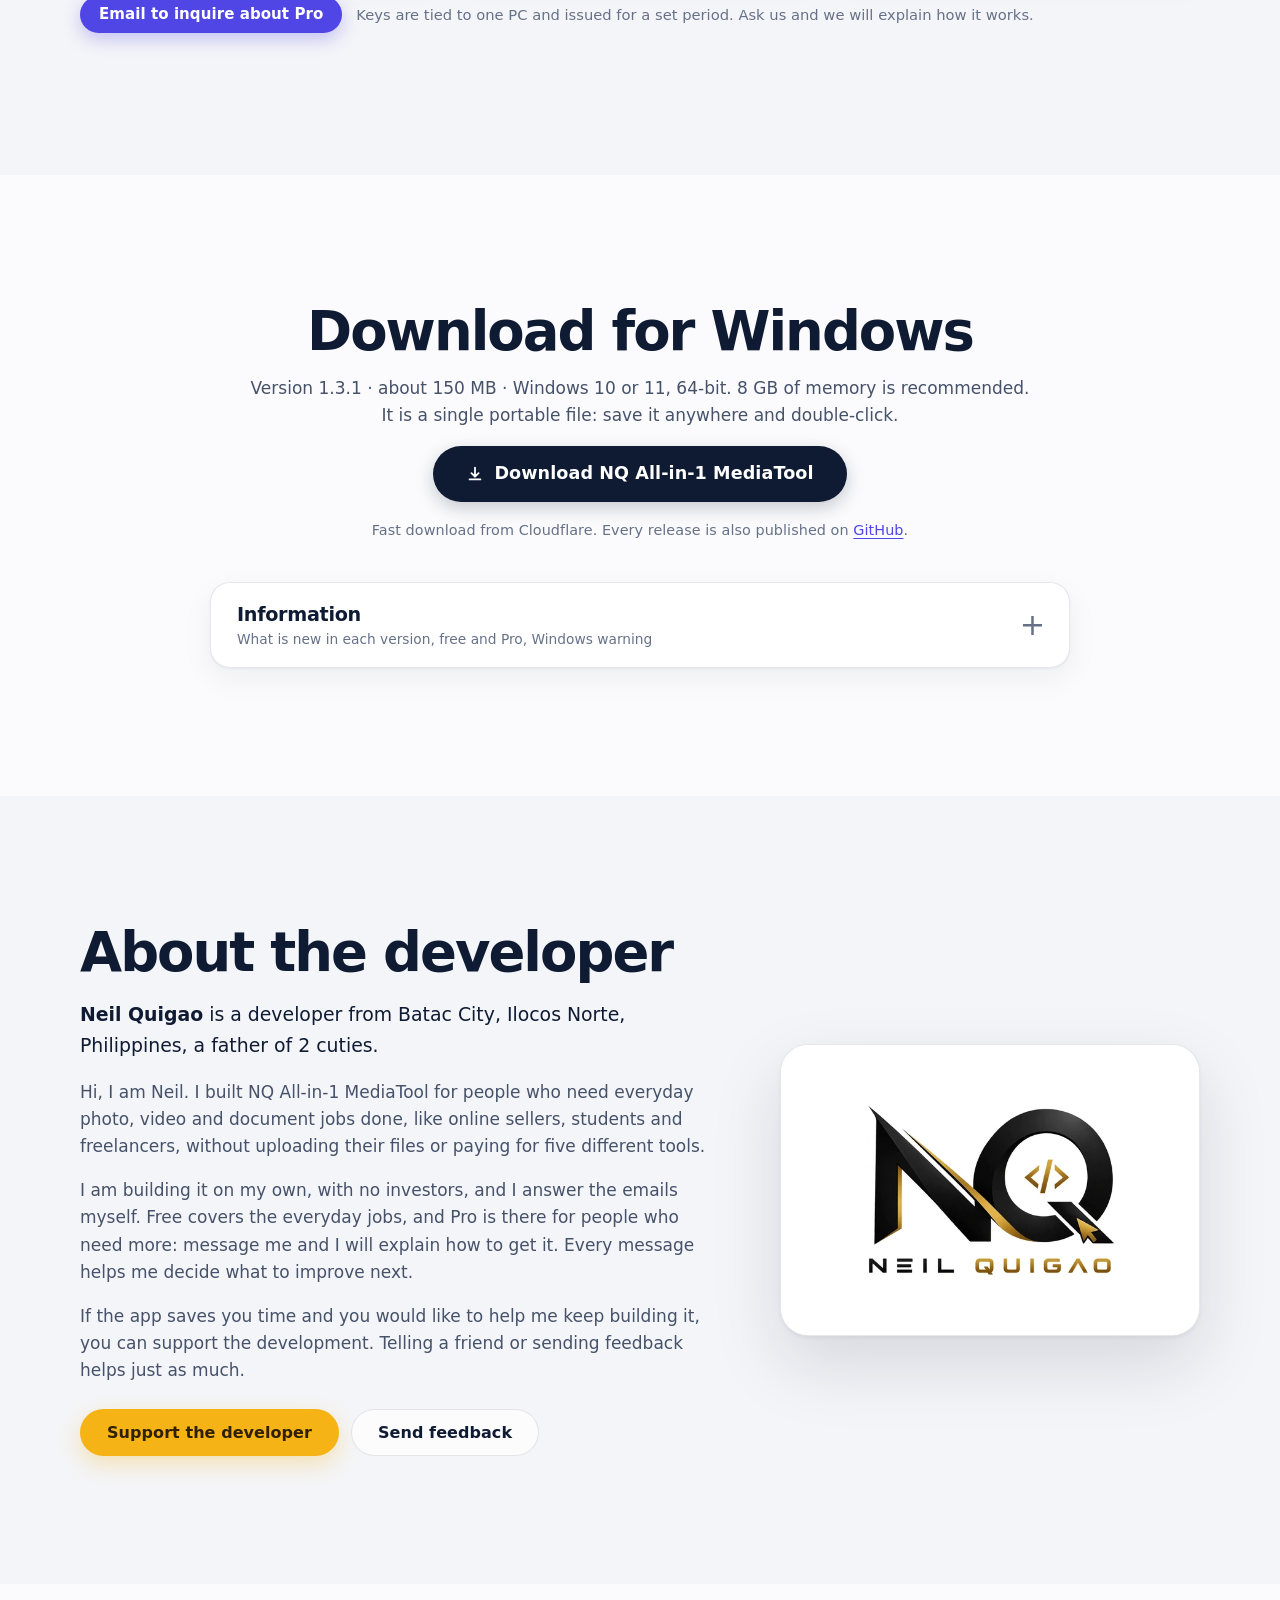
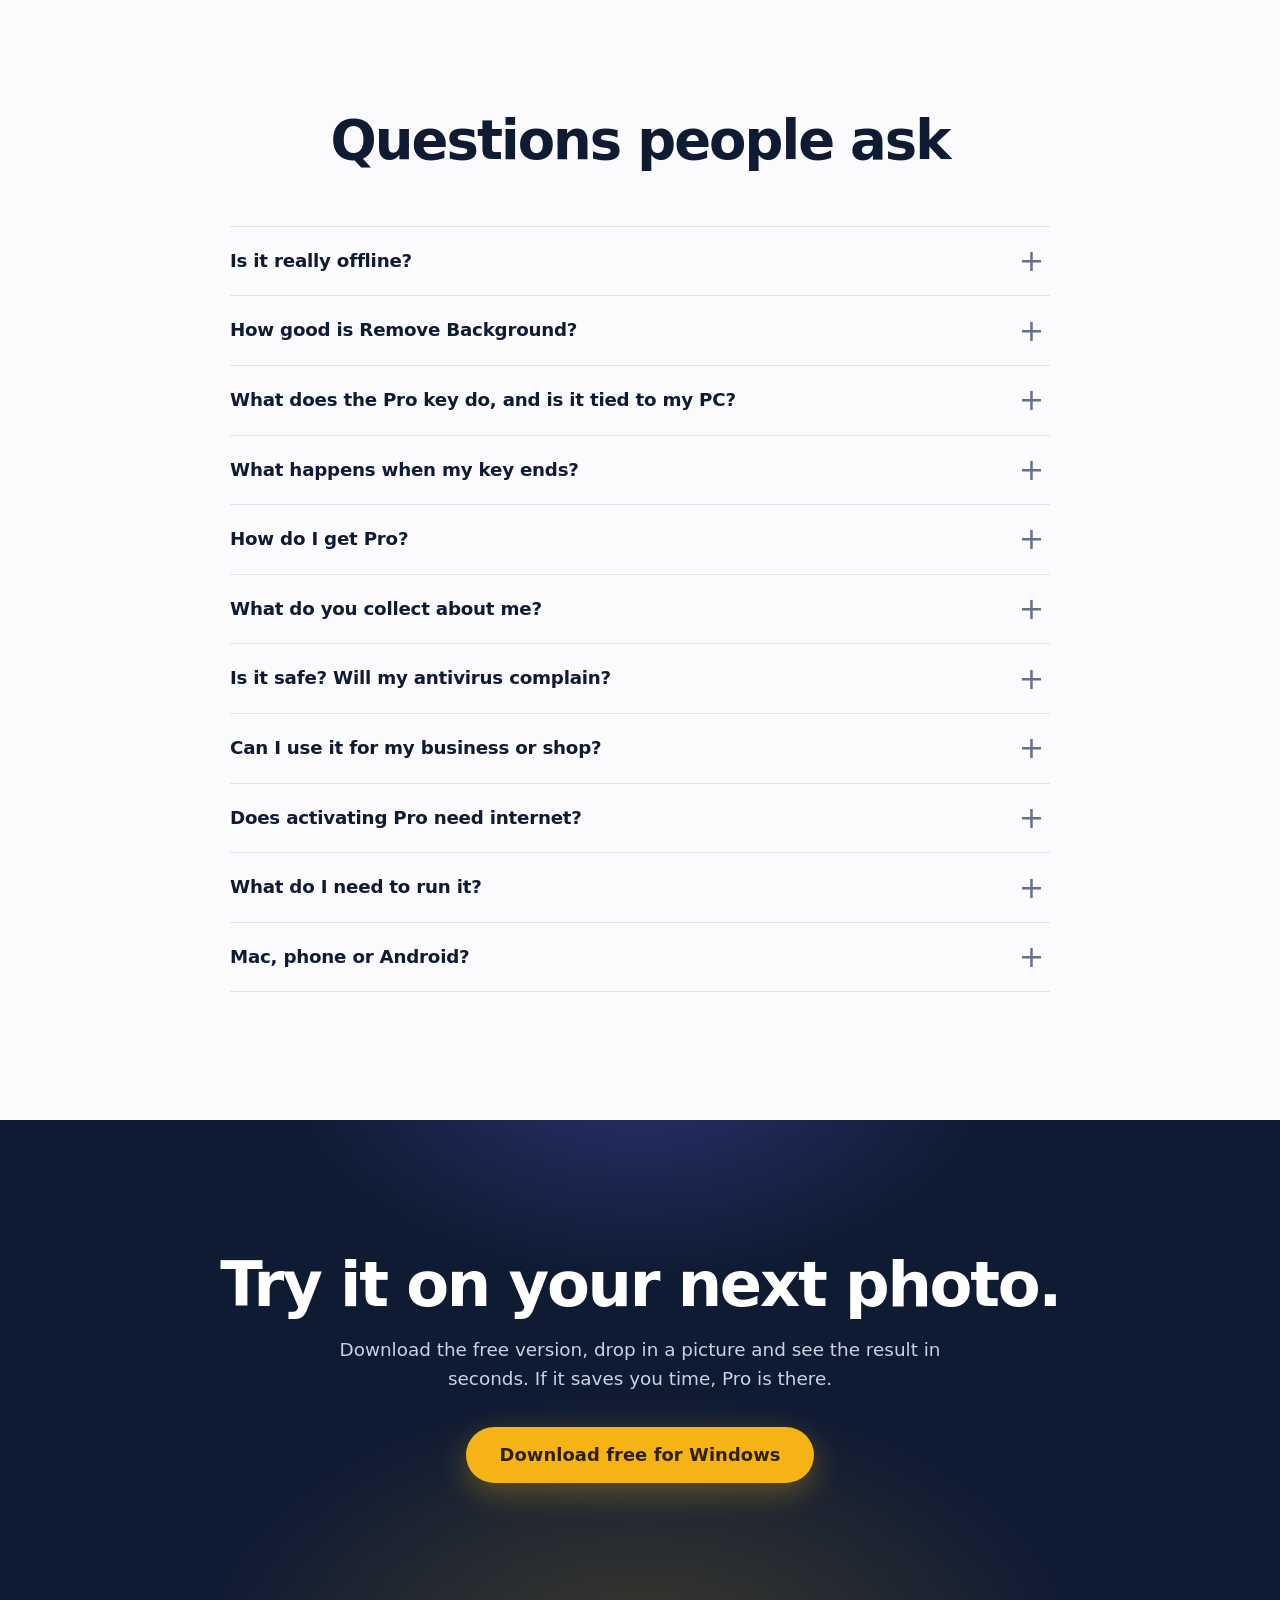
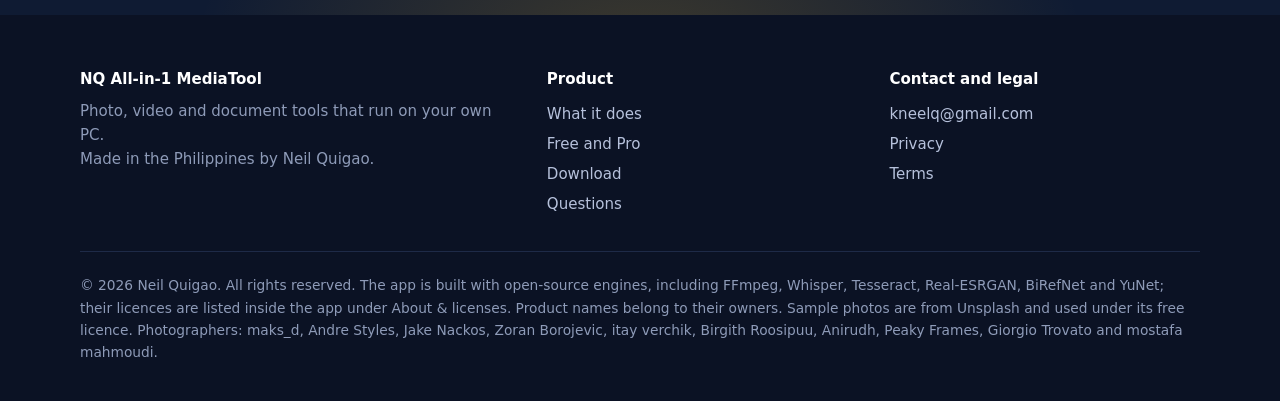
==== commit 044f4279: "Site: download button now uses Cloudflare R2 (GitHub kept as backup link) Co-Authored-By: Claude Son" ====
--- a/docs/index.html
+++ b/docs/index.html
@@ -312,8 +312,8 @@
     <div>
       <h2 style="margin-bottom:14px">Download for Windows</h2>
       <p>Version <span id="ver">1.0.0</span> · about 150 MB · Windows 10 or 11, 64-bit. 8 GB of memory is recommended. It is a single portable file: save it anywhere and double-click.</p>
-      <p><a class="btn btn-pri" id="dlbtn" href="https://github.com/NQdigital-code/nq-all-in-1-mediatool/releases/latest/download/NQ-All-in-1-MediaTool-portable.exe" download><svg viewBox="0 0 20 20" fill="none" stroke="currentColor" stroke-width="2" stroke-linecap="round" stroke-linejoin="round" aria-hidden="true"><path d="M10 3v10m0 0l-4-4m4 4l4-4M4 16h12"/></svg>Download NQ All-in-1 MediaTool</a></p>
-      <p class="small">Downloads from GitHub, where every release of this app is published.</p>
+      <p><a class="btn btn-pri" id="dlbtn" href="https://pub-11a273028580433f93076091768a328a.r2.dev/NQ-All-in-1-MediaTool-portable.exe" download><svg viewBox="0 0 20 20" fill="none" stroke="currentColor" stroke-width="2" stroke-linecap="round" stroke-linejoin="round" aria-hidden="true"><path d="M10 3v10m0 0l-4-4m4 4l4-4M4 16h12"/></svg>Download NQ All-in-1 MediaTool</a></p>
+      <p class="small">Fast download from Cloudflare. Every release is also published on <a href="https://github.com/NQdigital-code/nq-all-in-1-mediatool/releases">GitHub</a>.</p>
     </div>
     <details class="info">
       <summary>Information <small>What is new in each version, free and Pro, Windows warning</small></summary>
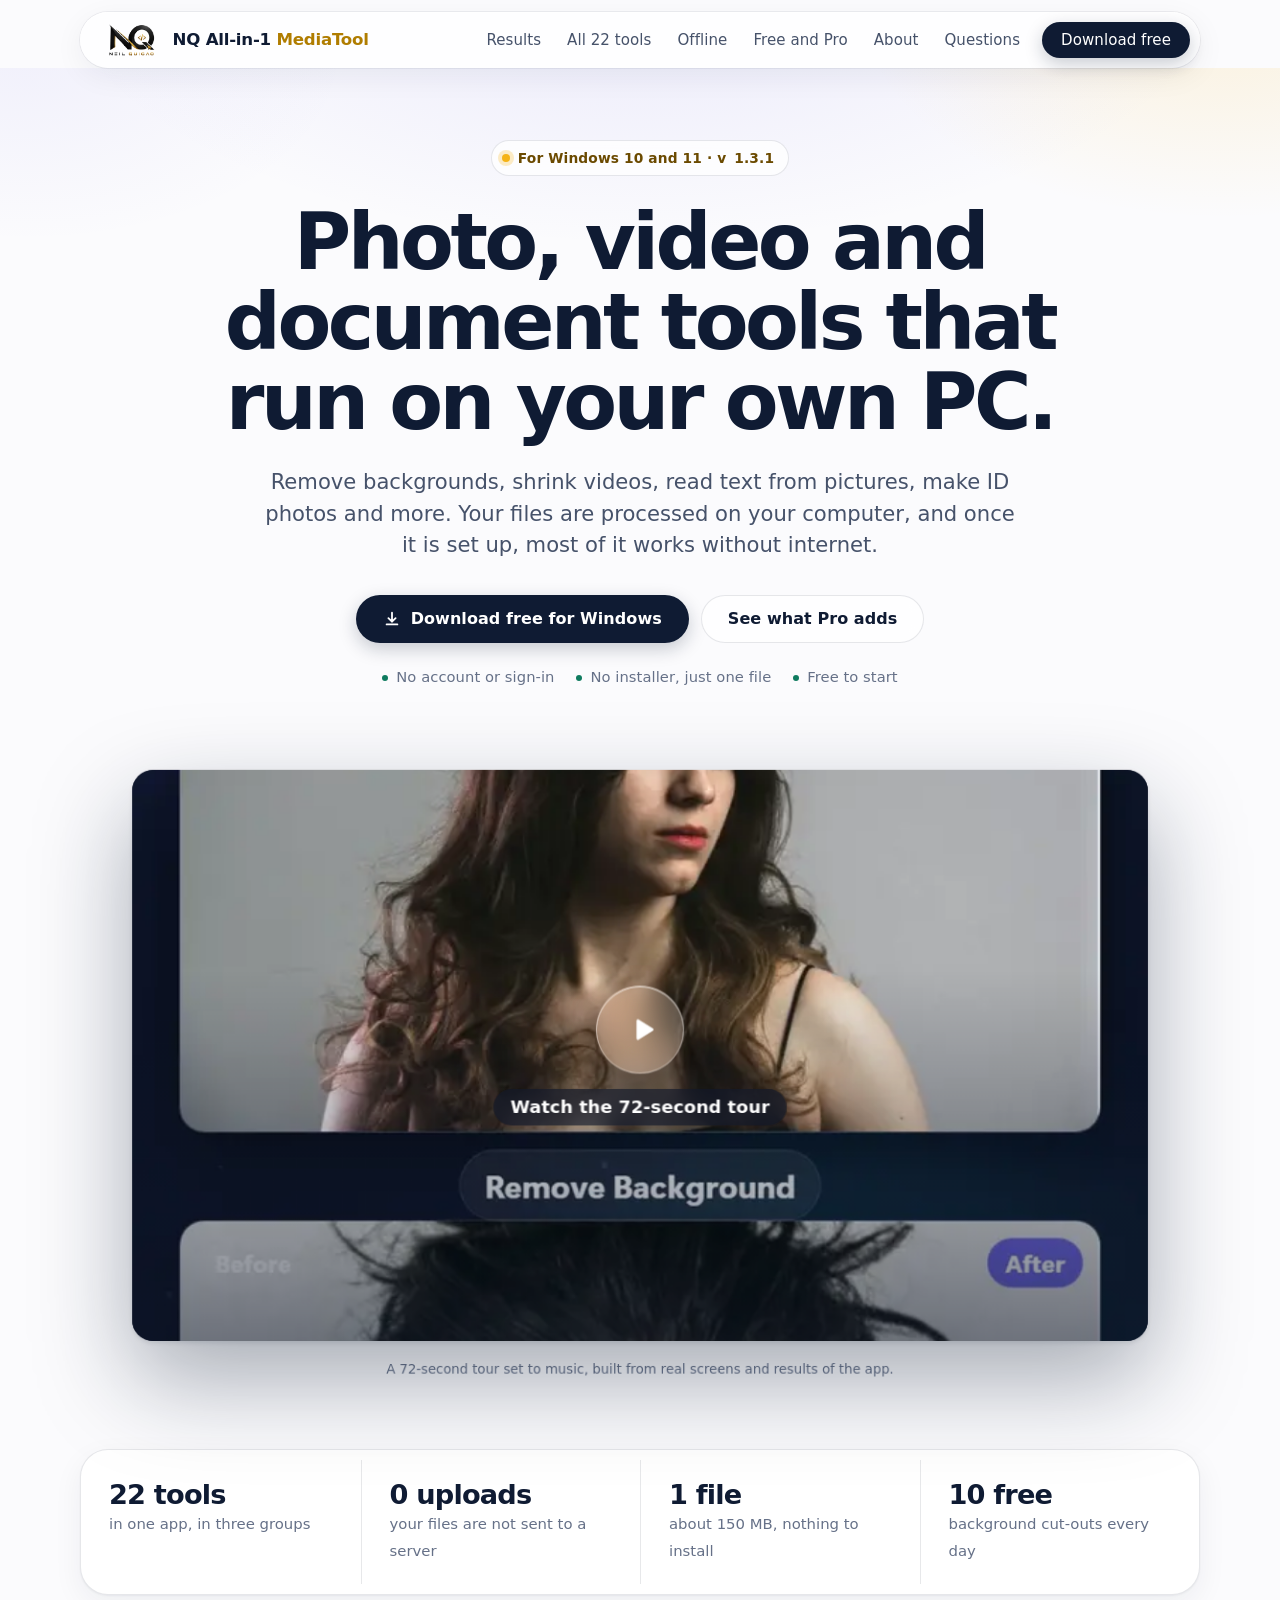
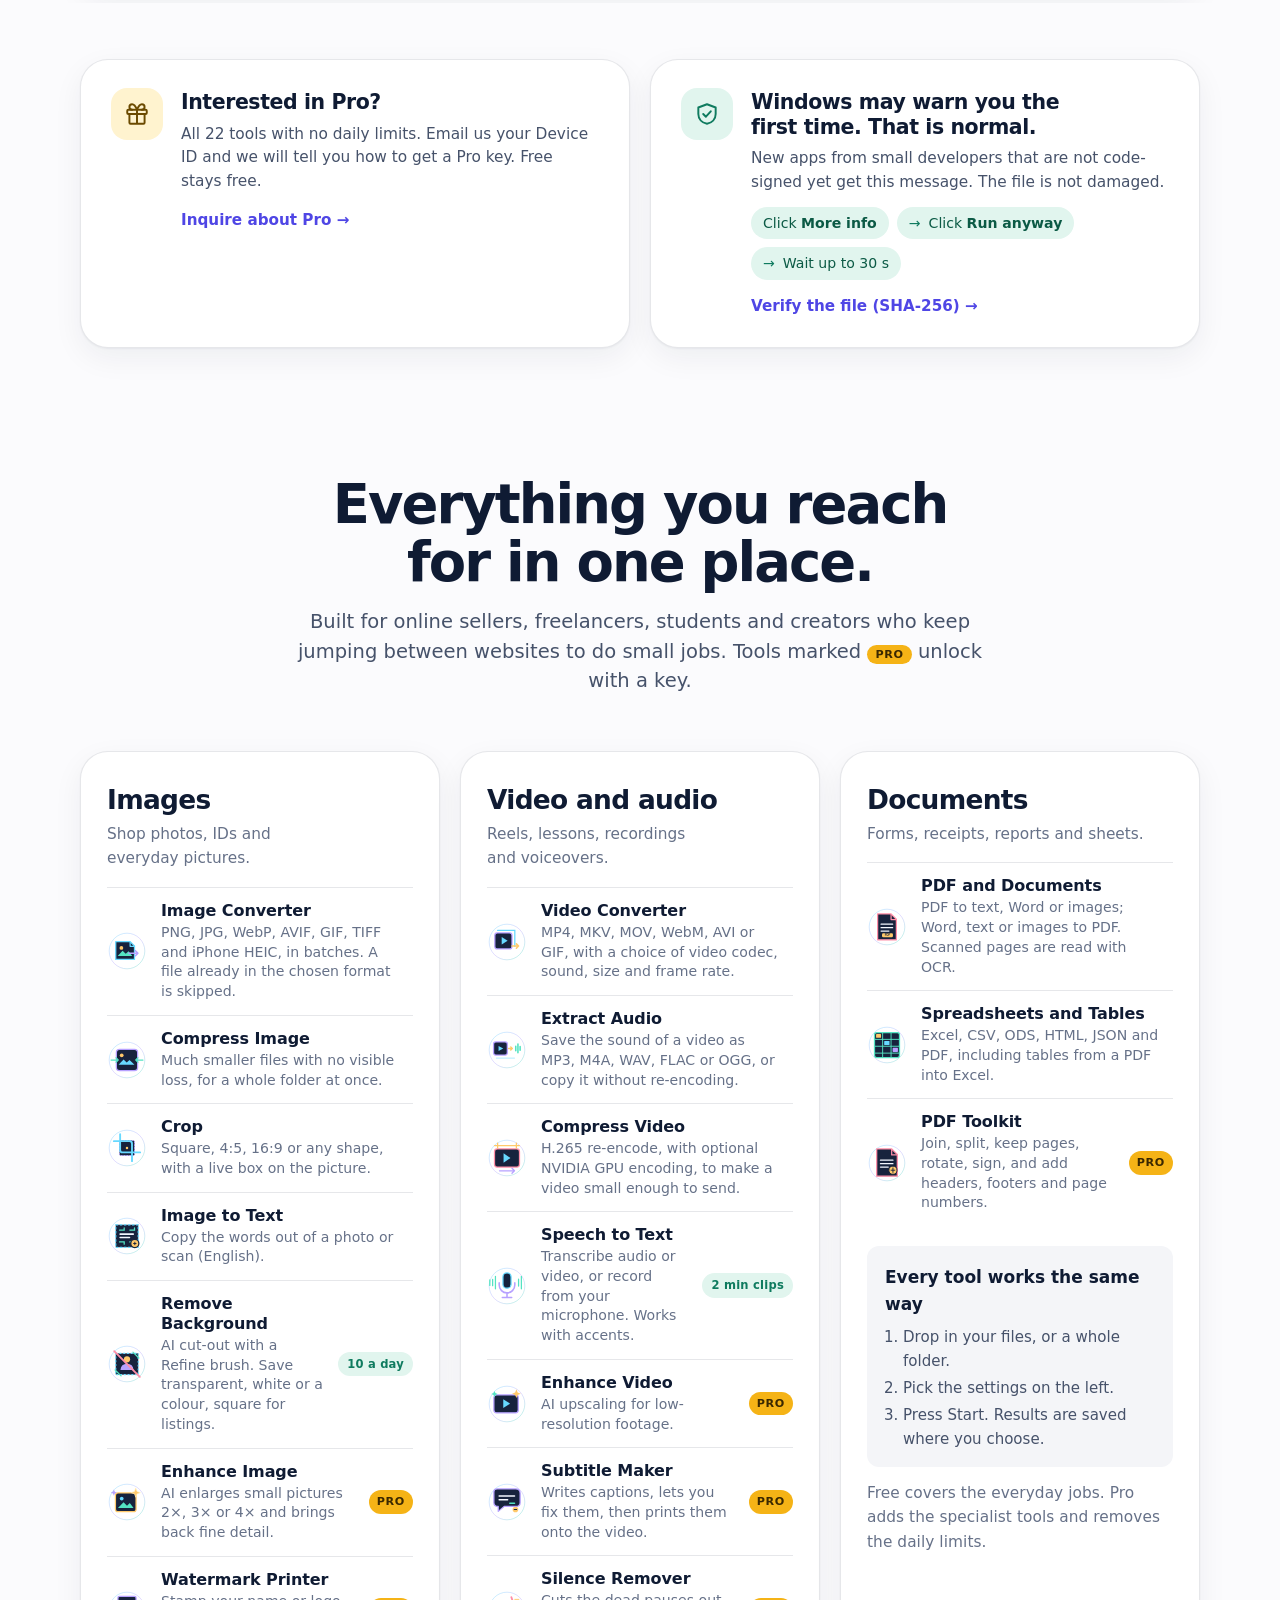
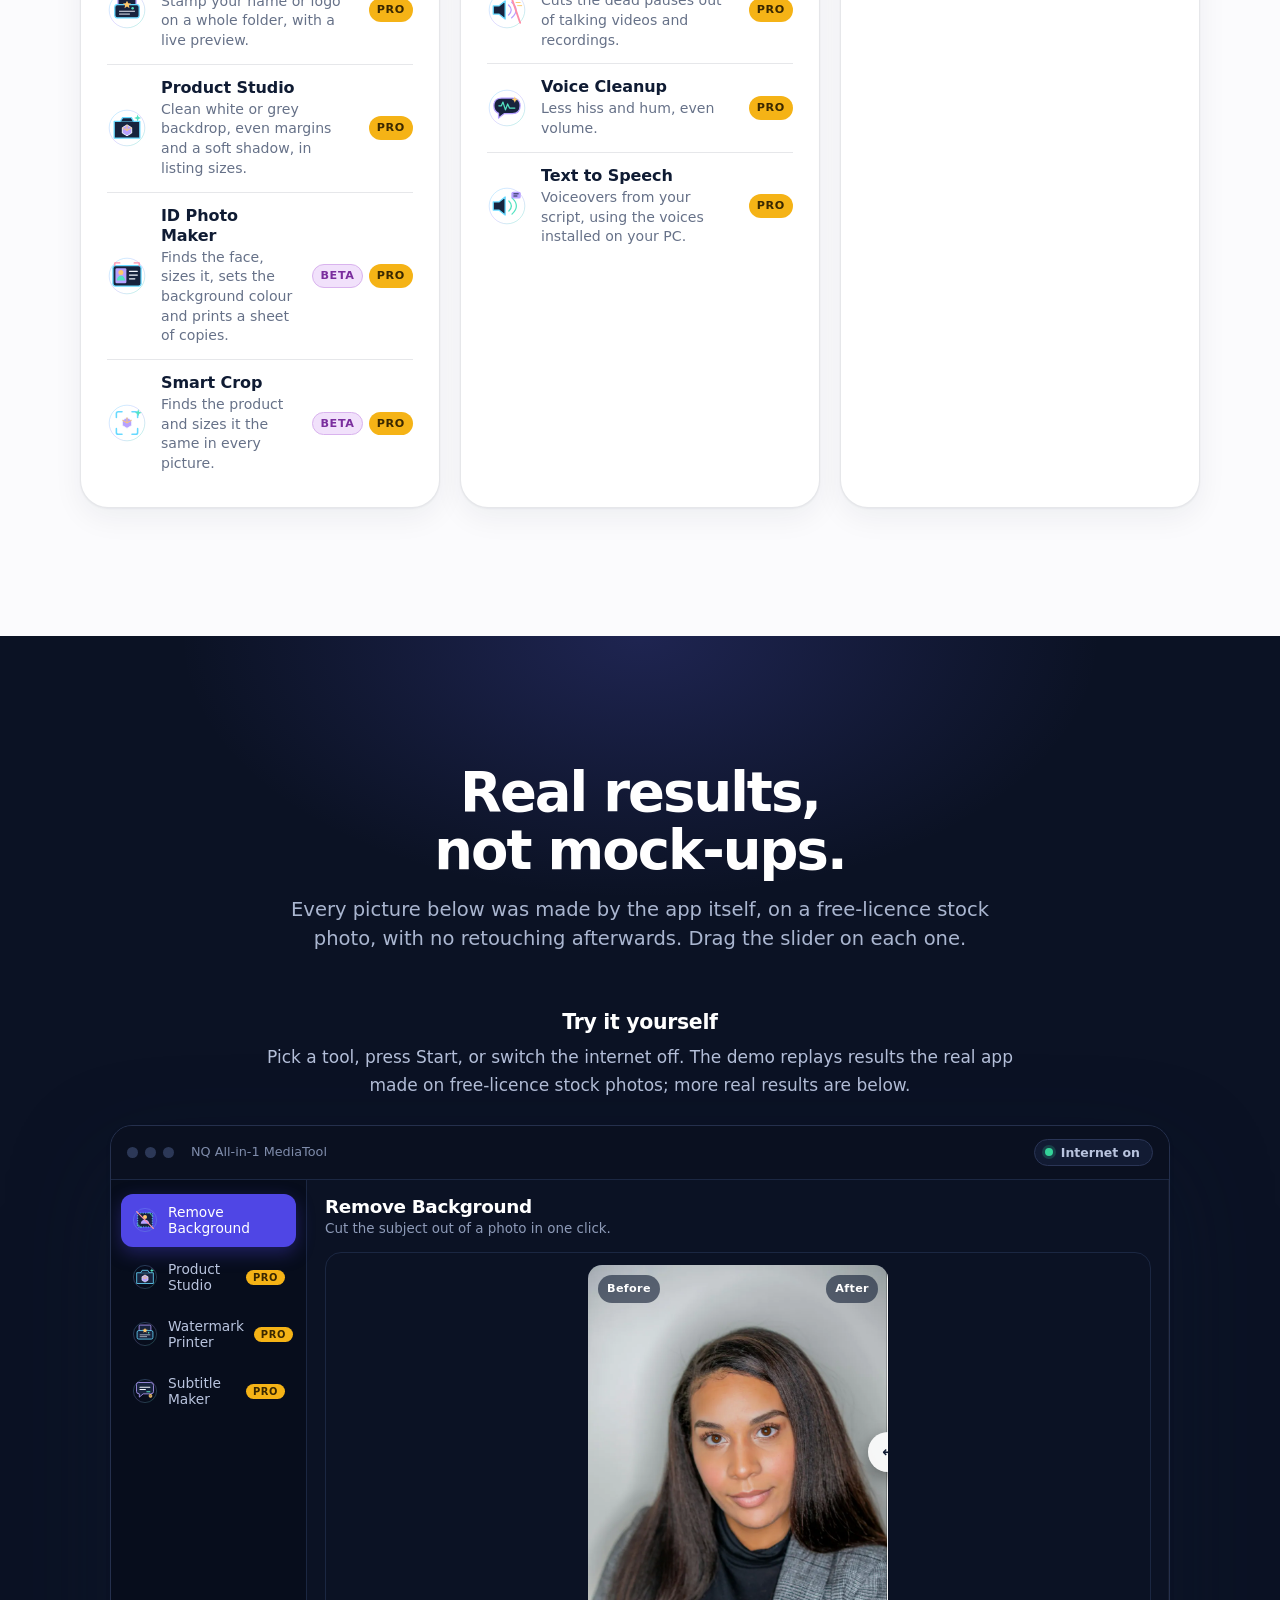
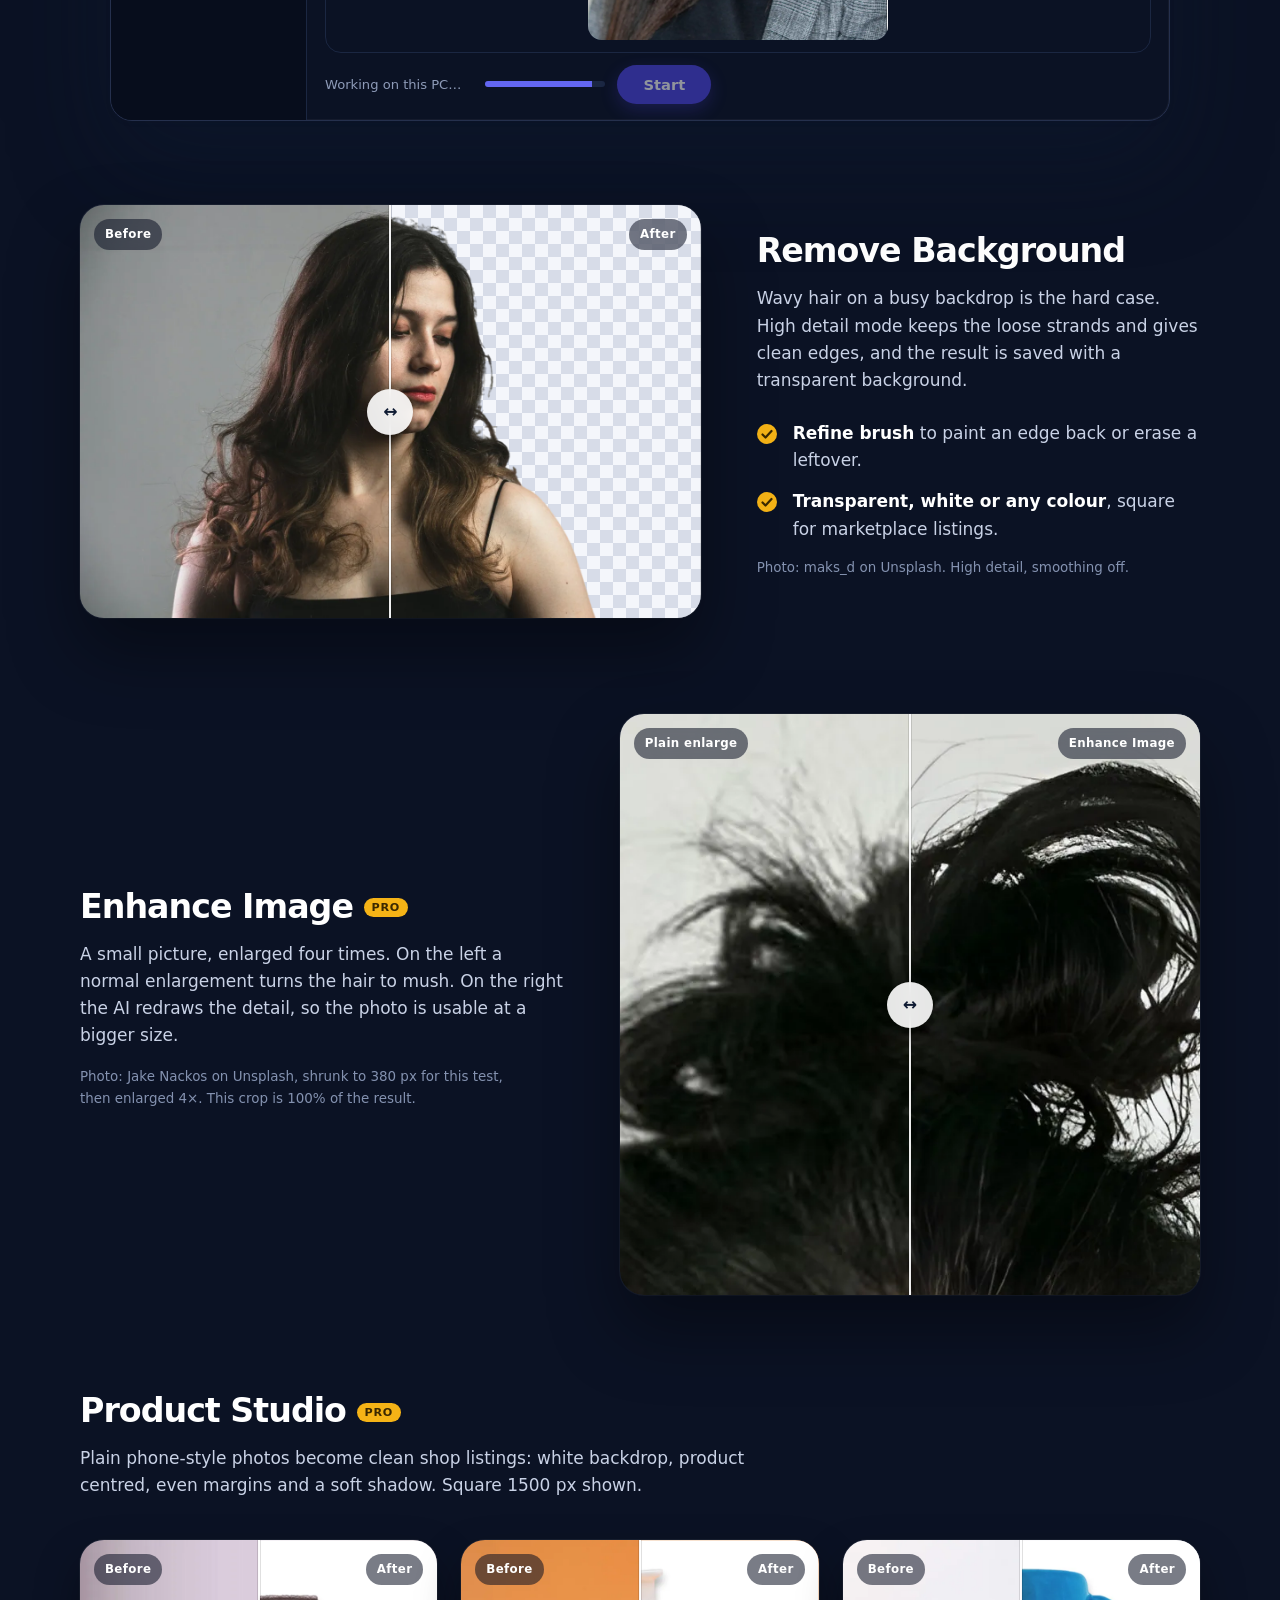
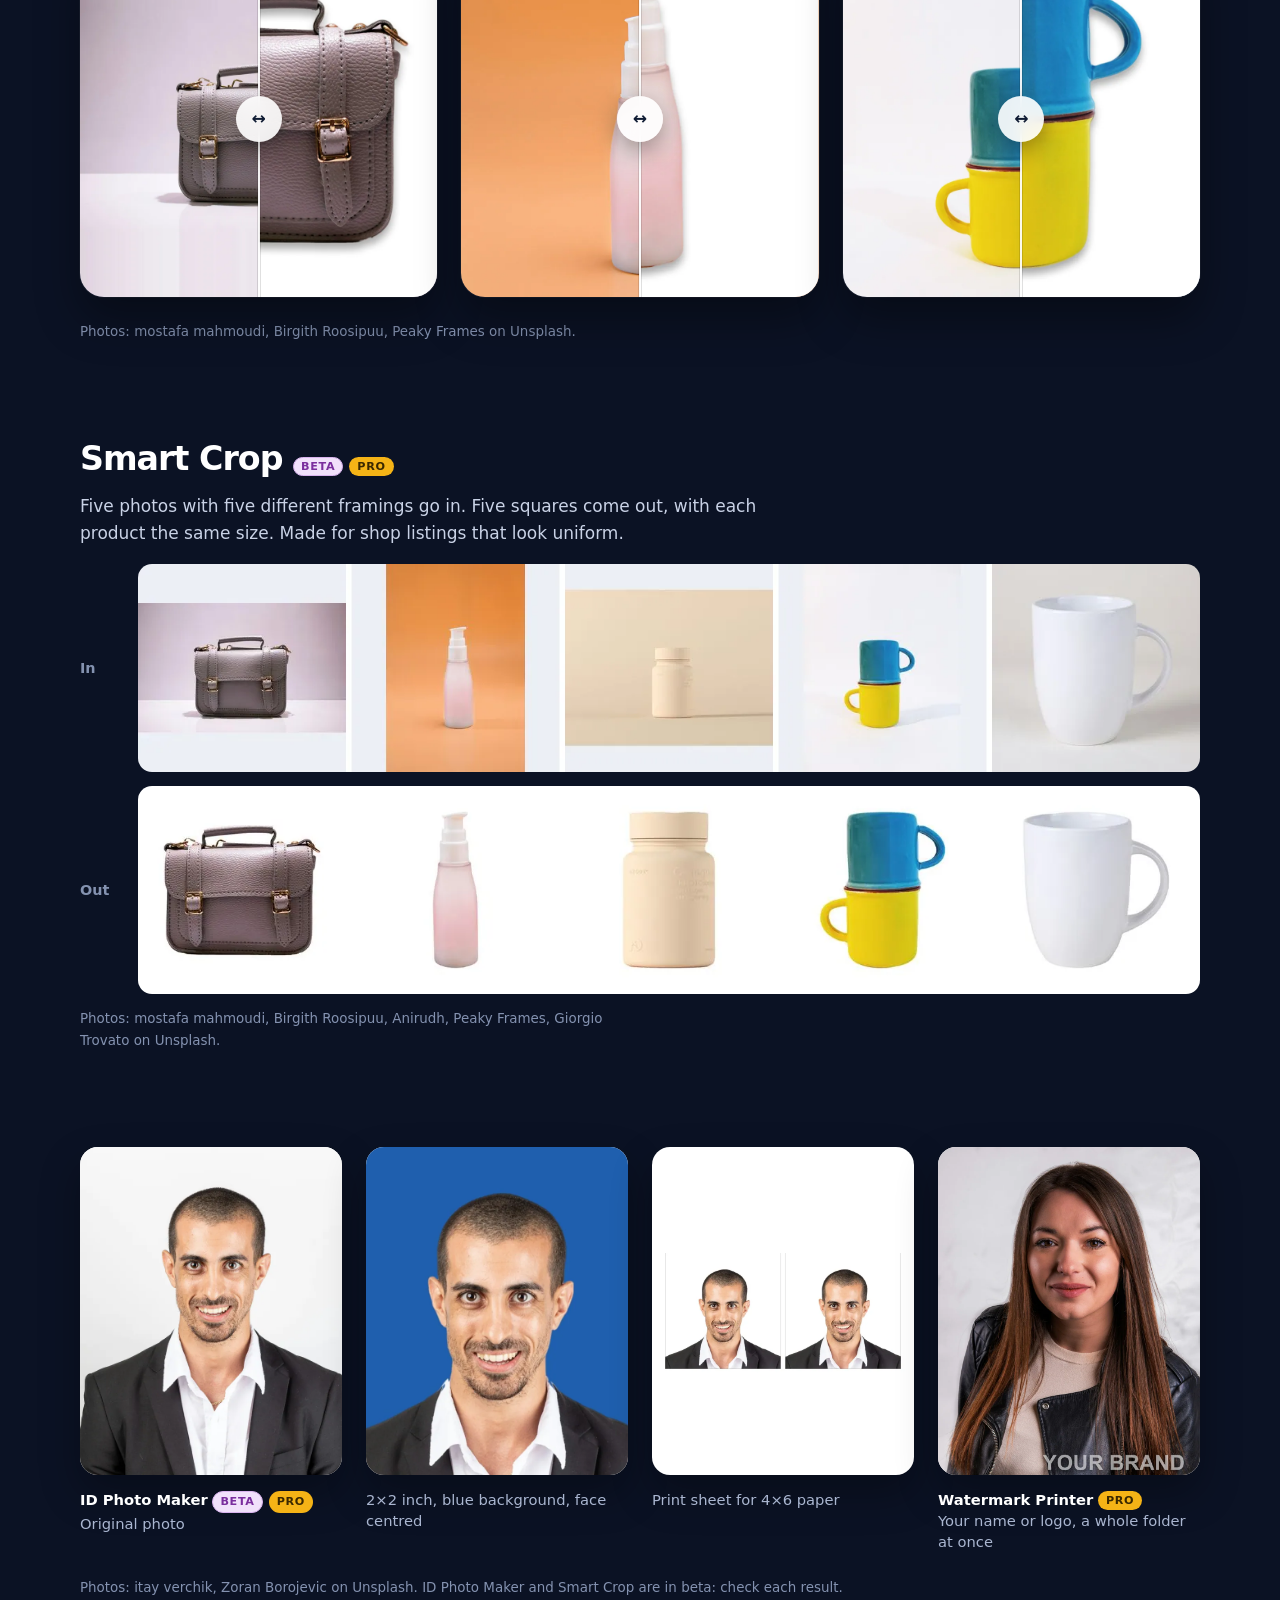
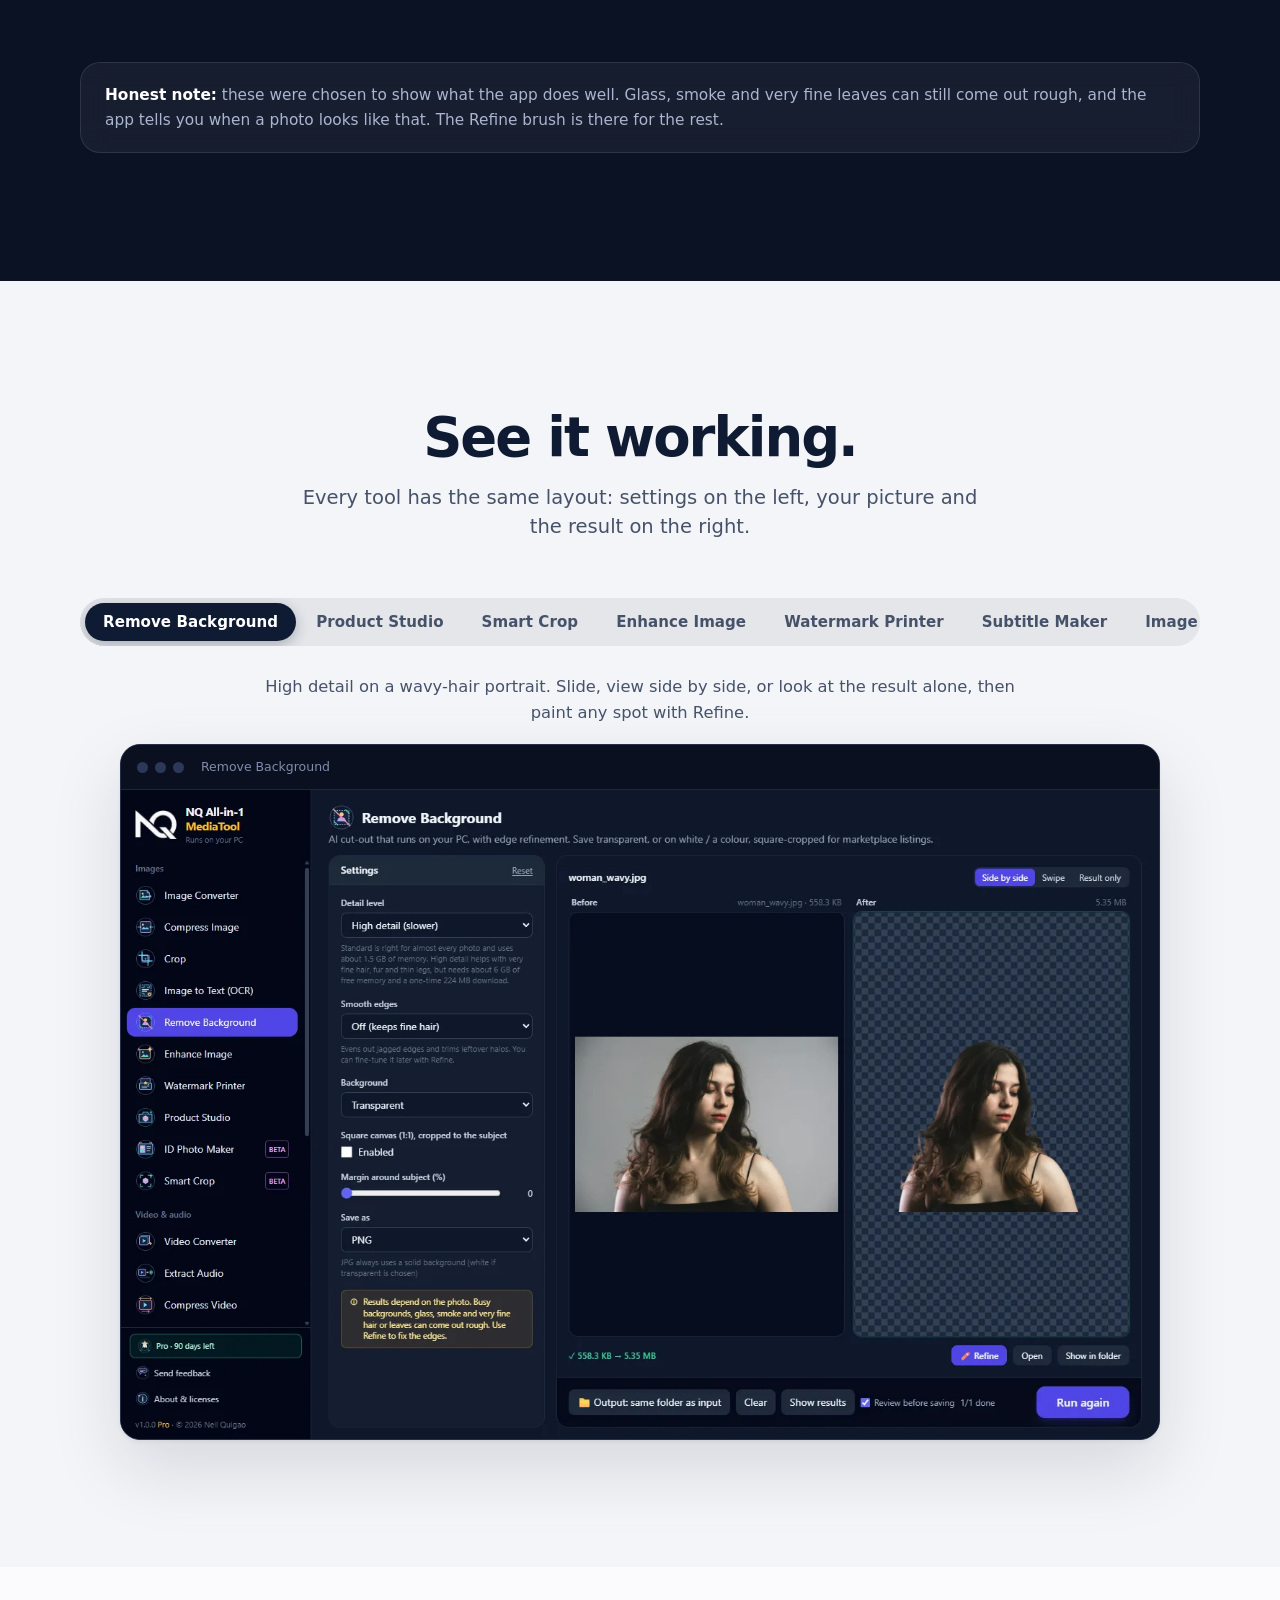
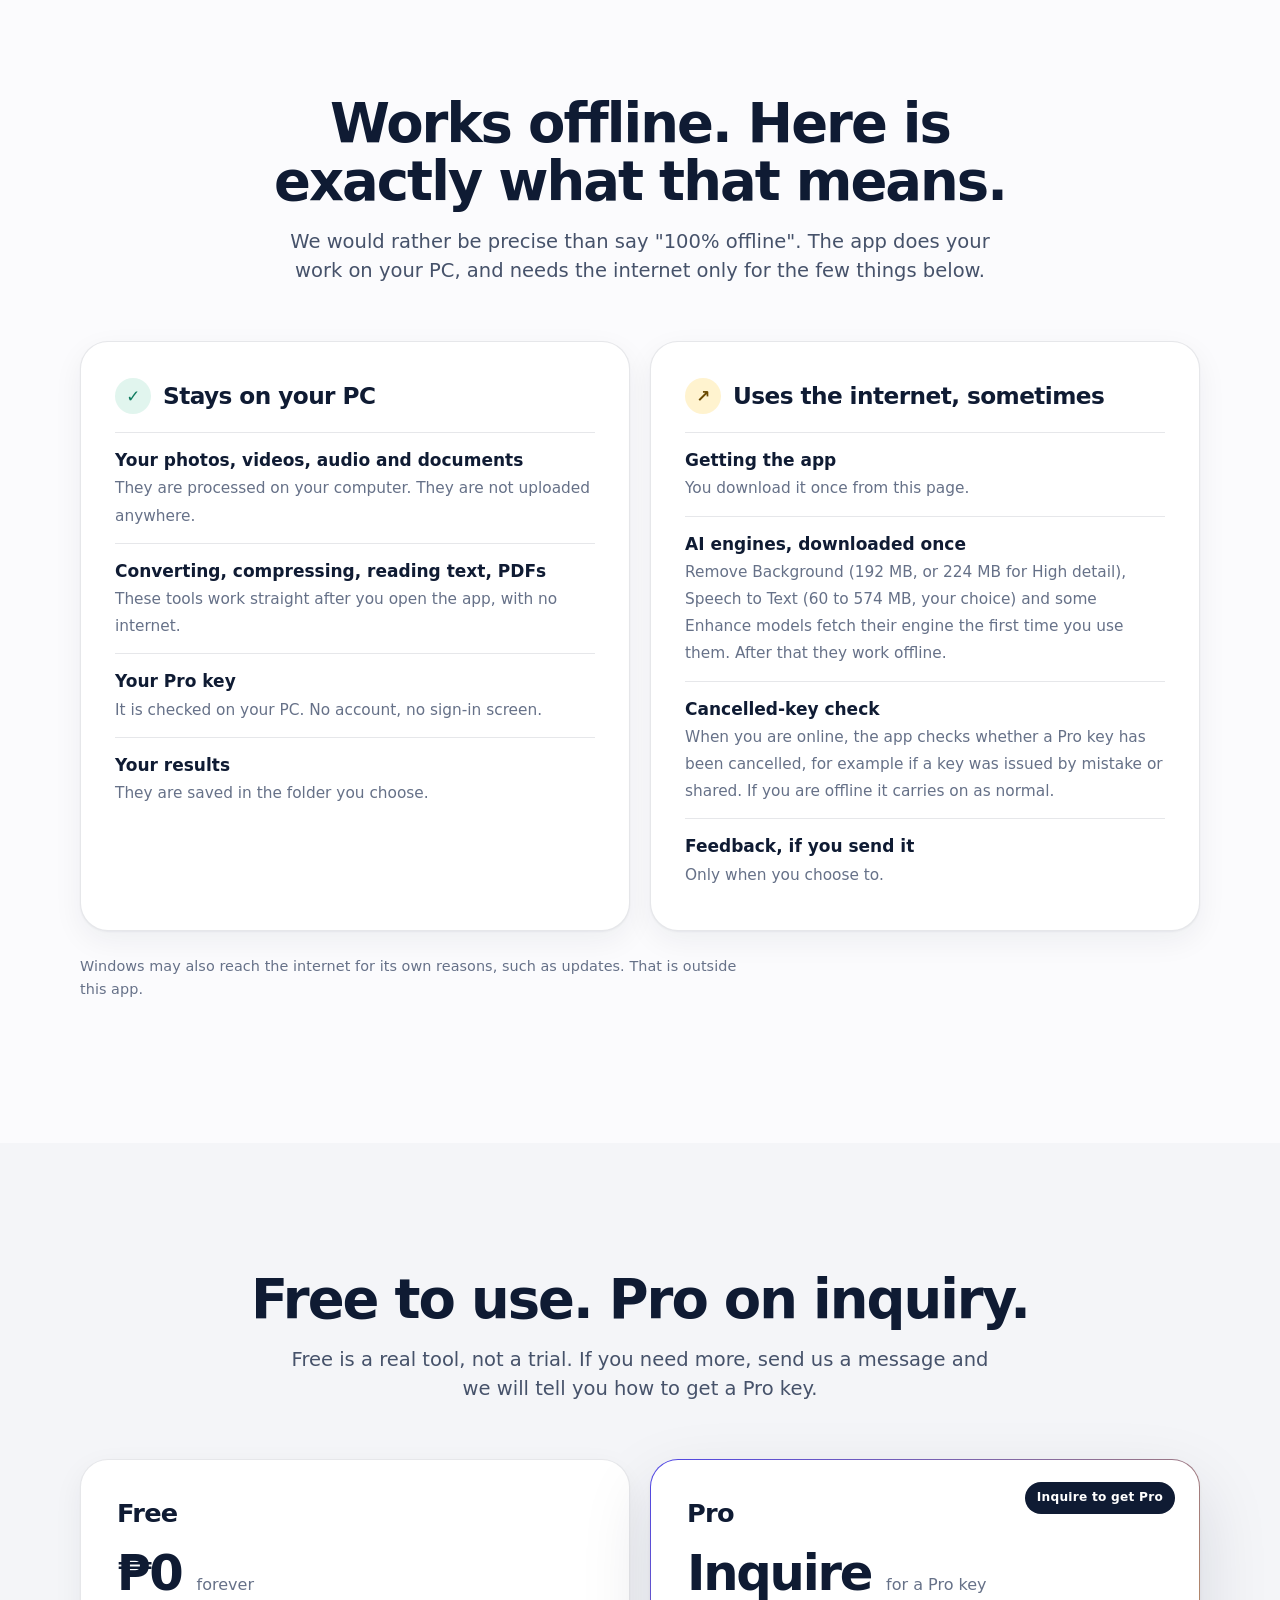
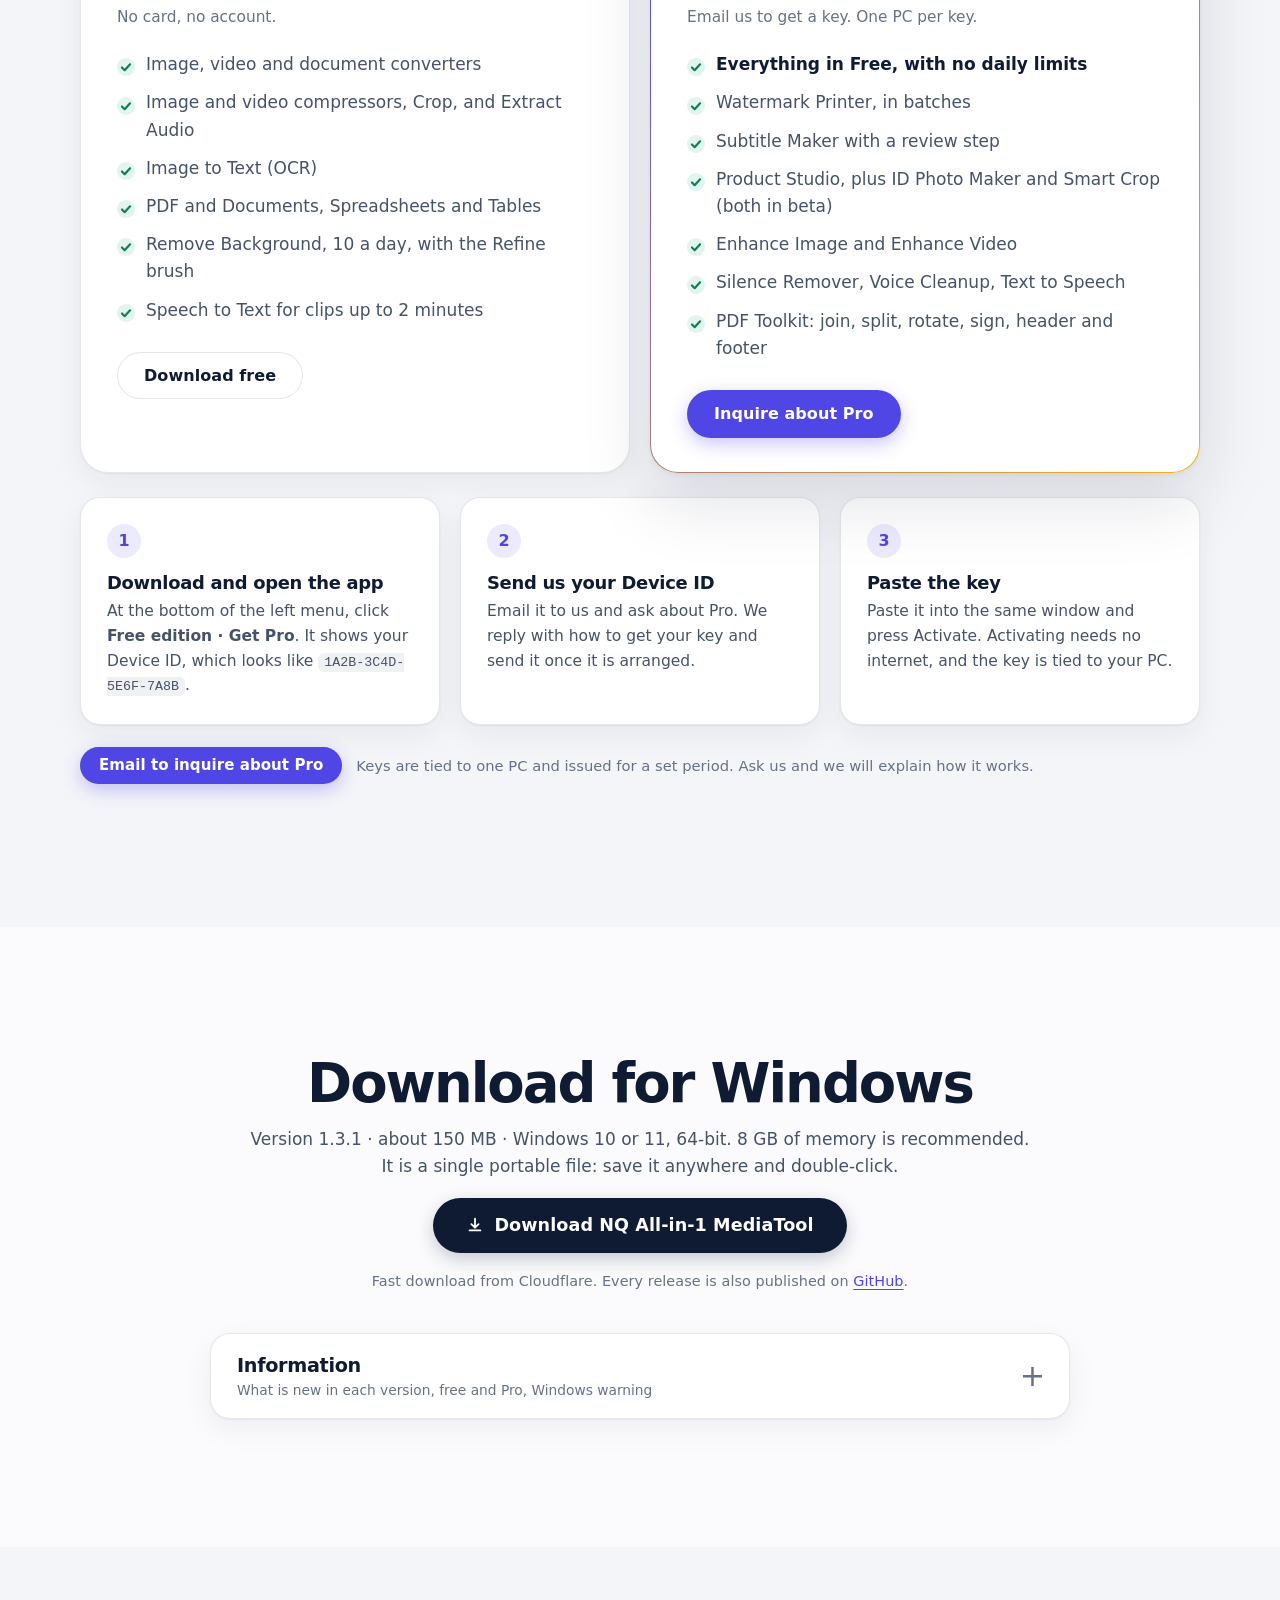
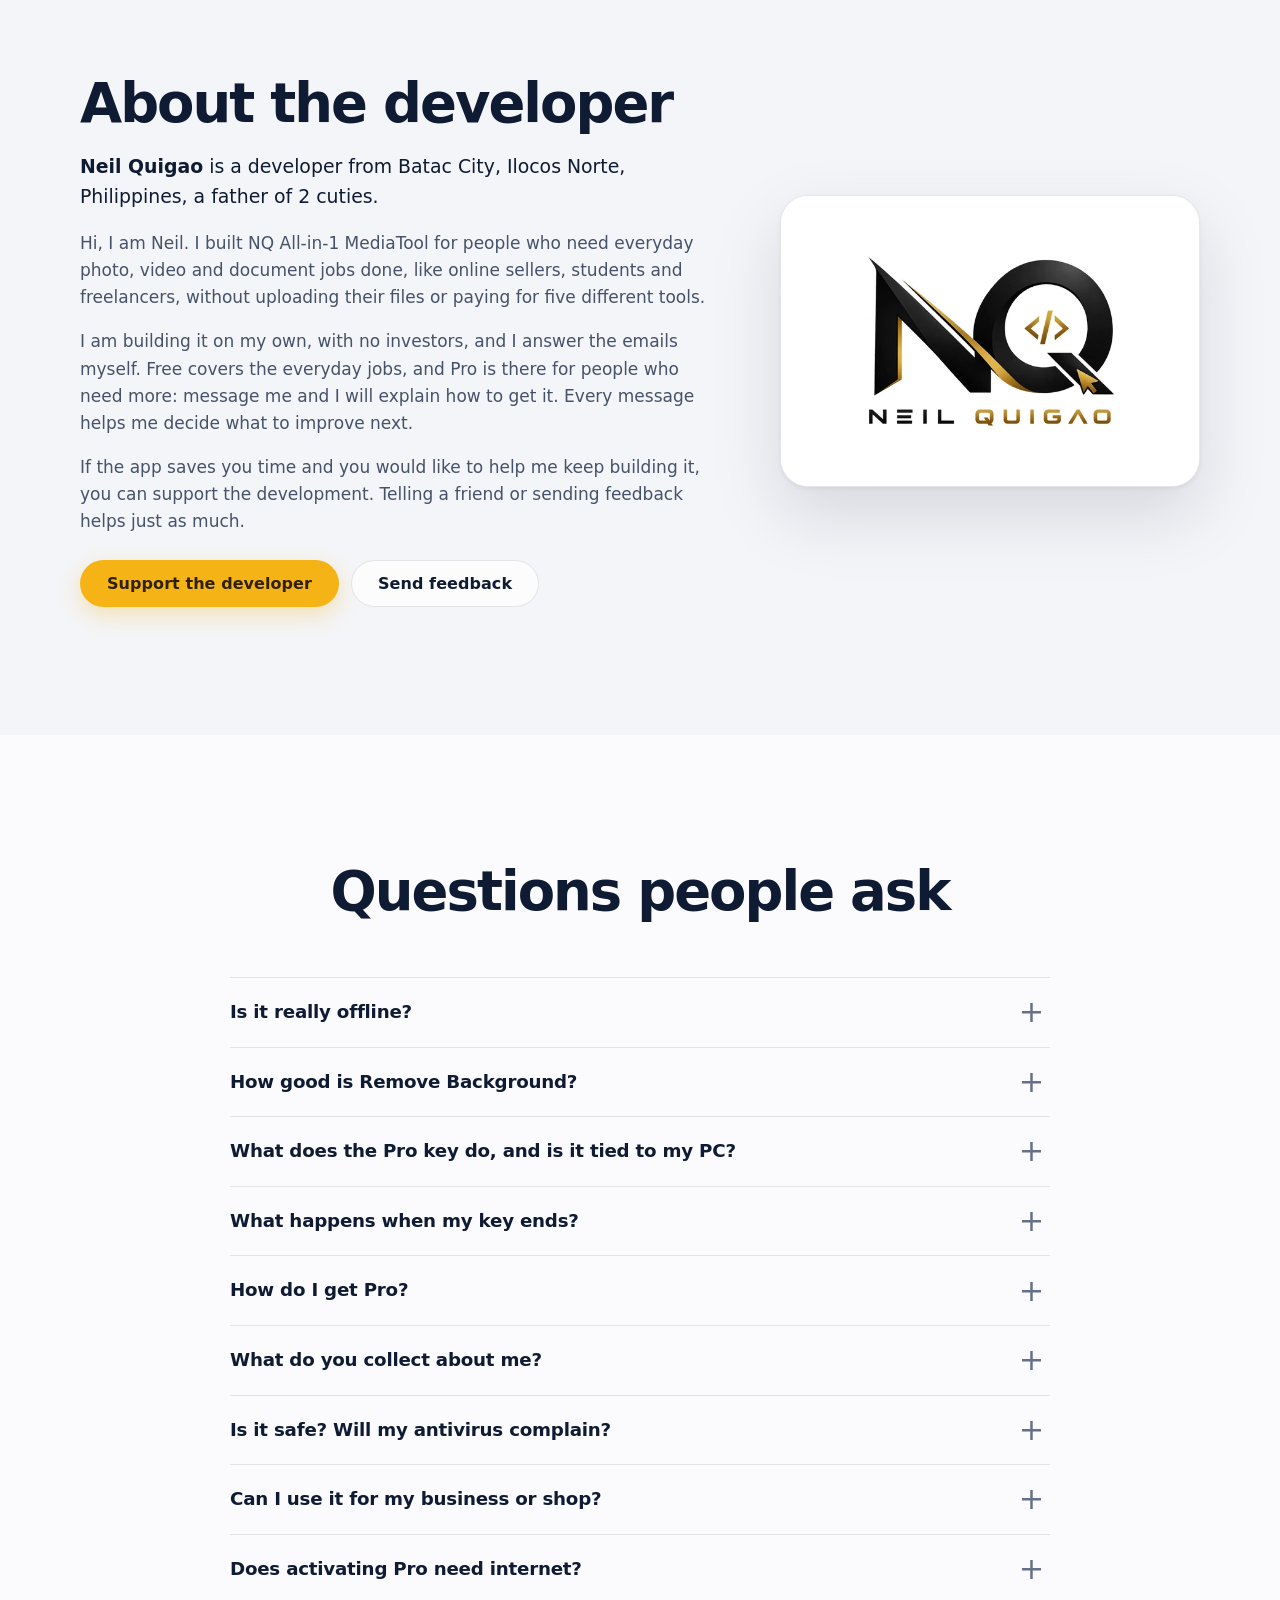
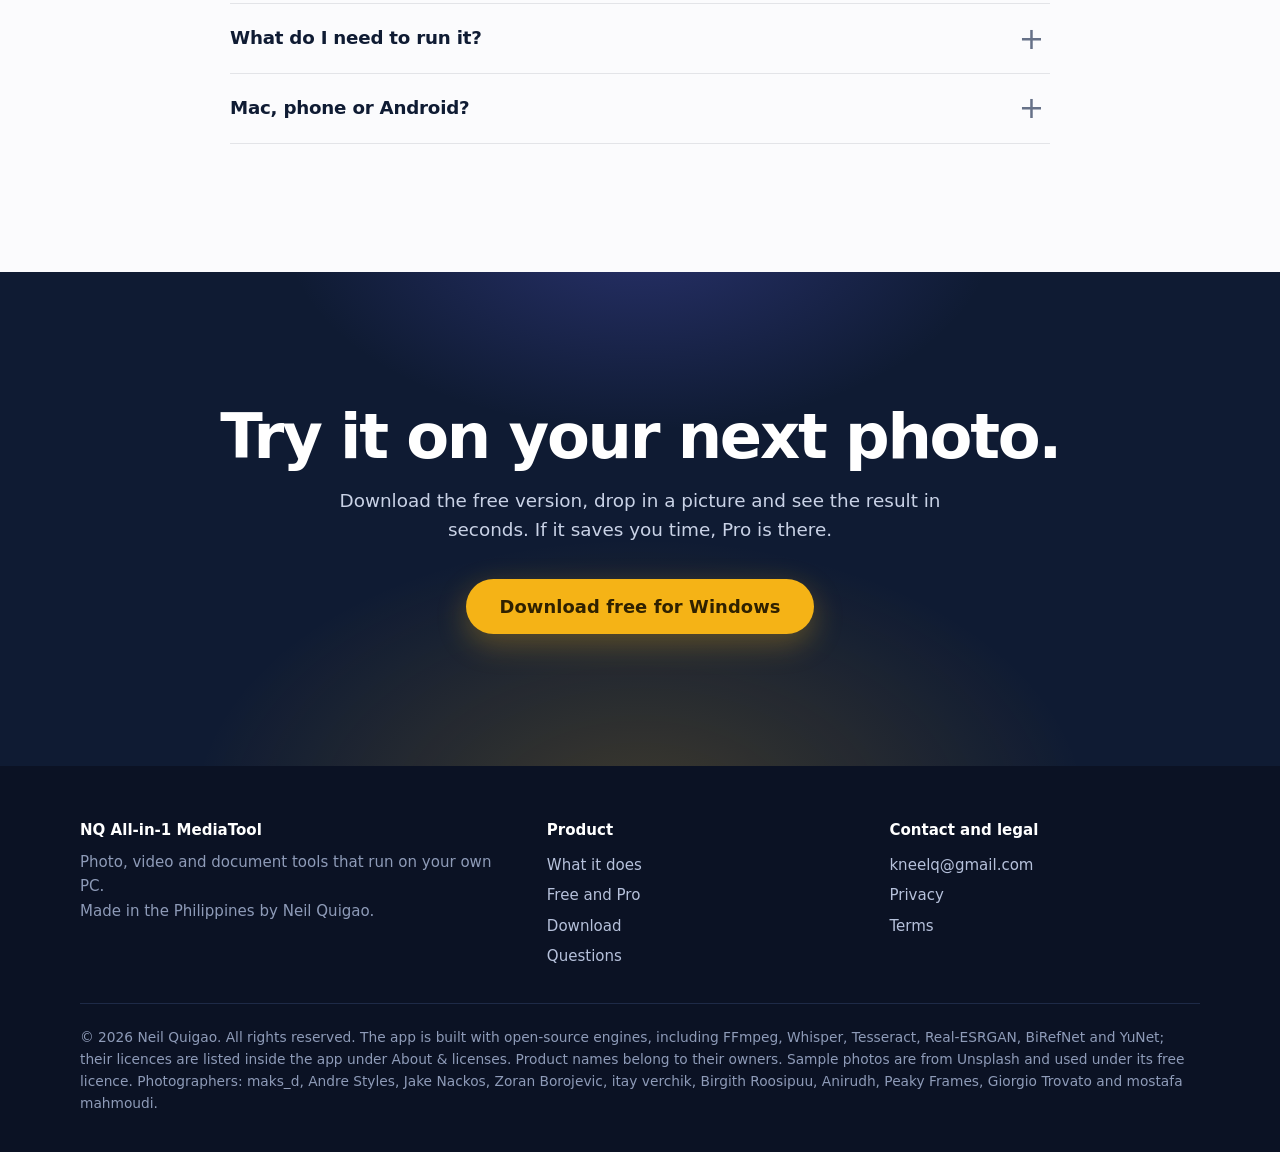
==== commit 6dbef333: "Site: promo video in the hero (R2), interactive demo moved to the results section Co-Authored-By: Cl" ====
--- a/docs/index.html
+++ b/docs/index.html
@@ -46,7 +46,108 @@
       </div>
       <ul class="facts"><li>No account or sign-in</li><li>No installer, just one file</li><li>Free to start</li></ul>
     </div>
-    <figure class="shot">
+    <figure class="shot promo">
+      <div class="pv" id="pv">
+        <picture><source media="(max-width: 700px)" srcset="img/promo-poster-tall.webp"><img class="pv-poster" id="pvPoster" src="img/promo-poster.webp" width="1280" height="720" alt="A frame from the promo video: Remove Background and Enhance Image before-and-after sliders"></picture>
+        <video class="pv-vid" id="pvVid" playsinline preload="none" controls hidden aria-label="NQ All-in-1 MediaTool tour video"></video>
+        <button class="pv-play" id="pvPlay" type="button" aria-label="Play the 72-second tour video, with sound"><span class="pv-ico" aria-hidden="true"><svg viewBox="0 0 24 24" width="34" height="34" fill="currentColor"><path d="M8 5.5v13a1 1 0 0 0 1.5.86l10.5-6.5a1 1 0 0 0 0-1.72L9.5 4.64A1 1 0 0 0 8 5.5z"/></svg></span><span class="pv-txt">Watch the 72-second tour</span></button>
+      </div>
+      <figcaption class="cap">A 72-second tour set to music, built from real screens and results of the app.</figcaption>
+    </figure>
+  </div>
+  <div class="strip">
+    <div class="wrap">
+      <div><b>22 tools</b><span>in one app, in three groups</span></div>
+      <div><b>0 uploads</b><span>your files are not sent to a server</span></div>
+      <div><b>1 file</b><span>about 150 MB, nothing to install</span></div>
+      <div><b>10 free</b><span>background cut-outs every day</span></div>
+    </div>
+  </div>
+</section>
+
+<section class="notice" id="start-here" aria-label="Before you download">
+  <div class="wrap">
+    <div class="nbar">
+      <div class="nc">
+        <span class="ic ic-gold"><svg viewBox="0 0 24 24" fill="none" stroke="currentColor" stroke-width="1.8" stroke-linecap="round" stroke-linejoin="round" aria-hidden="true"><rect x="3" y="8" width="18" height="4" rx="1"/><path d="M12 8v13M5 12v8a1 1 0 0 0 1 1h12a1 1 0 0 0 1-1v-8M7.5 8a2.5 2.5 0 1 1 0-5C10 3 12 8 12 8s2-5 4.5-5a2.5 2.5 0 1 1 0 5"/></svg></span>
+        <div>
+          <h2>Interested in Pro?</h2>
+          <p>All 22 tools with no daily limits. Email us your Device ID and we will tell you how to get a Pro key. Free stays free.</p>
+          <a class="nlink" href="#get-pro">Inquire about Pro <span aria-hidden="true">&rarr;</span></a>
+        </div>
+      </div>
+      <div class="nc">
+        <span class="ic ic-green"><svg viewBox="0 0 24 24" fill="none" stroke="currentColor" stroke-width="1.8" stroke-linecap="round" stroke-linejoin="round" aria-hidden="true"><path d="M12 3l8 3v6c0 4.5-3.2 8-8 9-4.8-1-8-4.5-8-9V6l8-3z"/><path d="M8.5 12l2.5 2.5 4.5-5"/></svg></span>
+        <div>
+          <h2>Windows may warn you the first time. That is normal.</h2>
+          <p>New apps from small developers that are not code-signed yet get this message. The file is not damaged.</p>
+          <ol class="chain" aria-label="What to do">
+            <li>Click <b>More info</b></li><li>Click <b>Run anyway</b></li><li>Wait up to 30 s</li>
+          </ol>
+          <a class="nlink" href="#download">Verify the file (SHA-256) <span aria-hidden="true">&rarr;</span></a>
+        </div>
+      </div>
+    </div>
+  </div>
+</section>
+
+<section class="block" id="tools">
+  <div class="wrap">
+    <div class="head">
+      <h2>Everything you reach for in one place.</h2>
+      <p>Built for online sellers, freelancers, students and creators who keep jumping between websites to do small jobs. Tools marked <span class="pro">PRO</span> unlock with a key.</p>
+    </div>
+    <div class="groups">
+      <div class="group">
+        <h3>Images</h3><p>Shop photos, IDs and everyday pictures.</p>
+        <ul>
+          <li><img src="icons/image-converter.svg" alt=""><div><b>Image Converter</b><small>PNG, JPG, WebP, AVIF, GIF, TIFF and iPhone HEIC, in batches. A file already in the chosen format is skipped.</small></div></li>
+          <li><img src="icons/compress-image.svg" alt=""><div><b>Compress Image</b><small>Much smaller files with no visible loss, for a whole folder at once.</small></div></li>
+          <li><img src="icons/crop.svg" alt=""><div><b>Crop</b><small>Square, 4:5, 16:9 or any shape, with a live box on the picture.</small></div></li>
+          <li><img src="icons/image-to-text-ocr.svg" alt=""><div><b>Image to Text</b><small>Copy the words out of a photo or scan (English).</small></div></li>
+          <li><img src="icons/remove-background.svg" alt=""><div><b>Remove Background</b><small>AI cut-out with a Refine brush. Save transparent, white or a colour, square for listings.</small></div><span class="lim">10 a day</span></li>
+          <li><img src="icons/enhance-image.svg" alt=""><div><b>Enhance Image</b><small>AI enlarges small pictures 2×, 3× or 4× and brings back fine detail.</small></div><span class="pro">PRO</span></li>
+          <li><img src="icons/watermark-printer.svg" alt=""><div><b>Watermark Printer</b><small>Stamp your name or logo on a whole folder, with a live preview.</small></div><span class="pro">PRO</span></li>
+          <li><img src="icons/product-photo-studio.svg" alt=""><div><b>Product Studio</b><small>Clean white or grey backdrop, even margins and a soft shadow, in listing sizes.</small></div><span class="pro">PRO</span></li>
+          <li><img src="icons/id-photo-maker.svg" alt=""><div><b>ID Photo Maker</b><small>Finds the face, sizes it, sets the background colour and prints a sheet of copies.</small></div><span class="tags"><span class="beta" title="Still being improved">BETA</span><span class="pro">PRO</span></span></li>
+          <li><img src="icons/smart-crop.svg" alt=""><div><b>Smart Crop</b><small>Finds the product and sizes it the same in every picture.</small></div><span class="tags"><span class="beta" title="Still being improved">BETA</span><span class="pro">PRO</span></span></li>
+        </ul>
+      </div>
+      <div class="group">
+        <h3>Video and audio</h3><p>Reels, lessons, recordings and voiceovers.</p>
+        <ul>
+          <li><img src="icons/video-converter.svg" alt=""><div><b>Video Converter</b><small>MP4, MKV, MOV, WebM, AVI or GIF, with a choice of video codec, sound, size and frame rate.</small></div></li>
+          <li><img src="icons/extract-audio.svg" alt=""><div><b>Extract Audio</b><small>Save the sound of a video as MP3, M4A, WAV, FLAC or OGG, or copy it without re-encoding.</small></div></li>
+          <li><img src="icons/compress-video.svg" alt=""><div><b>Compress Video</b><small>H.265 re-encode, with optional NVIDIA GPU encoding, to make a video small enough to send.</small></div></li>
+          <li><img src="icons/speech-to-text.svg" alt=""><div><b>Speech to Text</b><small>Transcribe audio or video, or record from your microphone. Works with accents.</small></div><span class="lim">2 min clips</span></li>
+          <li><img src="icons/enhance-video.svg" alt=""><div><b>Enhance Video</b><small>AI upscaling for low-resolution footage.</small></div><span class="pro">PRO</span></li>
+          <li><img src="icons/subtitle-maker.svg" alt=""><div><b>Subtitle Maker</b><small>Writes captions, lets you fix them, then prints them onto the video.</small></div><span class="pro">PRO</span></li>
+          <li><img src="icons/silence-remover.svg" alt=""><div><b>Silence Remover</b><small>Cuts the dead pauses out of talking videos and recordings.</small></div><span class="pro">PRO</span></li>
+          <li><img src="icons/voice-cleanup.svg" alt=""><div><b>Voice Cleanup</b><small>Less hiss and hum, even volume.</small></div><span class="pro">PRO</span></li>
+          <li><img src="icons/text-to-speech.svg" alt=""><div><b>Text to Speech</b><small>Voiceovers from your script, using the voices installed on your PC.</small></div><span class="pro">PRO</span></li>
+        </ul>
+      </div>
+      <div class="group">
+        <h3>Documents</h3><p>Forms, receipts, reports and sheets.</p>
+        <ul>
+          <li><img src="icons/pdf-documents.svg" alt=""><div><b>PDF and Documents</b><small>PDF to text, Word or images; Word, text or images to PDF. Scanned pages are read with OCR.</small></div></li>
+          <li><img src="icons/spreadsheets-tables.svg" alt=""><div><b>Spreadsheets and Tables</b><small>Excel, CSV, ODS, HTML, JSON and PDF, including tables from a PDF into Excel.</small></div></li>
+          <li><img src="icons/pdf-toolkit.svg" alt=""><div><b>PDF Toolkit</b><small>Join, split, keep pages, rotate, sign, and add headers, footers and page numbers.</small></div><span class="pro">PRO</span></li>
+        </ul>
+        <div class="how"><b>Every tool works the same way</b><ol><li>Drop in your files, or a whole folder.</li><li>Pick the settings on the left.</li><li>Press Start. Results are saved where you choose.</li></ol></div><p class="small" style="margin:14px 0 8px">Free covers the everyday jobs. Pro adds the specialist tools and removes the daily limits.</p>
+      </div>
+    </div>
+  </div>
+</section>
+
+<section class="block results" id="results">
+  <div class="wrap">
+    <div class="head"><h2>Real results, not mock-ups.</h2><p>Every picture below was made by the app itself, on a free-licence stock photo, with no retouching afterwards. Drag the slider on each one.</p></div>
+
+    <div class="rdemo" id="try">
+      <h3>Try it yourself</h3>
+      <p>Pick a tool, press Start, or switch the internet off. The demo replays results the real app made on free-licence stock photos; more real results are below.</p>
+      <figure class="demo-fig">
       <div class="hd" id="hd" data-tool="rb" aria-label="Interactive demo of the app">
         <div class="hd-bar"><i></i><i></i><i></i><span class="hd-ttl">NQ All-in-1 MediaTool</span>
           <button class="hd-net" id="net" type="button" aria-pressed="false" title="Pretend to switch the internet off"><span class="dot"></span><span id="netTxt">Internet on</span></button></div>
@@ -71,97 +172,8 @@
         </div>
         <div class="hd-toast" id="hdToast" role="status"></div>
       </div>
-      <figcaption class="cap">Interactive demo: pick a tool, press Start, or switch the internet off. This demo replays results the real app made on free-licence stock photos. The pictures further down are real outputs too.</figcaption>
-    </figure>
-  </div>
-  <div class="strip">
-    <div class="wrap">
-      <div><b>22 tools</b><span>in one app, in three groups</span></div>
-      <div><b>0 uploads</b><span>your files are not sent to a server</span></div>
-      <div><b>1 file</b><span>about 150 MB, nothing to install</span></div>
-      <div><b>10 free</b><span>background cut-outs every day</span></div>
-    </div>
-  </div>
-</section>
-
-<section class="notice" id="start-here" aria-label="Before you download">
-  <div class="wrap">
-    <div class="nbar">
-      <div class="nc">
-        <span class="ic ic-gold"><svg viewBox="0 0 24 24" fill="none" stroke="currentColor" stroke-width="1.8" stroke-linecap="round" stroke-linejoin="round" aria-hidden="true"><rect x="3" y="8" width="18" height="4" rx="1"/><path d="M12 8v13M5 12v8a1 1 0 0 0 1 1h12a1 1 0 0 0 1-1v-8M7.5 8a2.5 2.5 0 1 1 0-5C10 3 12 8 12 8s2-5 4.5-5a2.5 2.5 0 1 1 0 5"/></svg></span>
-        <div>
-          <h2>Interested in Pro?</h2>
-          <p>All 22 tools with no daily limits. Email us your Device ID and we will tell you how to get a Pro key. Free stays free.</p>
-          <a class="nlink" href="#get-pro">Inquire about Pro <span aria-hidden="true">&rarr;</span></a>
-        </div>
-      </div>
-      <div class="nc">
-        <span class="ic ic-green"><svg viewBox="0 0 24 24" fill="none" stroke="currentColor" stroke-width="1.8" stroke-linecap="round" stroke-linejoin="round" aria-hidden="true"><path d="M12 3l8 3v6c0 4.5-3.2 8-8 9-4.8-1-8-4.5-8-9V6l8-3z"/><path d="M8.5 12l2.5 2.5 4.5-5"/></svg></span>
-        <div>
-          <h2>Windows may warn you the first time. That is normal.</h2>
-          <p>New apps from small developers that are not code-signed yet get this message. The file is not damaged.</p>
-          <ol class="chain" aria-label="What to do">
-            <li>Click <b>More info</b></li><li>Click <b>Run anyway</b></li><li>Wait up to 30 s</li>
-          </ol>
-          <a class="nlink" href="#download">Verify the file (SHA-256) <span aria-hidden="true">&rarr;</span></a>
-        </div>
-      </div>
-    </div>
-  </div>
-</section>
-
-<section class="block" id="tools">
-  <div class="wrap">
-    <div class="head">
-      <h2>Everything you reach for in one place.</h2>
-      <p>Built for online sellers, freelancers, students and creators who keep jumping between websites to do small jobs. Tools marked <span class="pro">PRO</span> unlock with a key.</p>
-    </div>
-    <div class="groups">
-      <div class="group">
-        <h3>Images</h3><p>Shop photos, IDs and everyday pictures.</p>
-        <ul>
-          <li><img src="icons/image-converter.svg" alt=""><div><b>Image Converter</b><small>PNG, JPG, WebP, AVIF, GIF, TIFF and iPhone HEIC, in batches. A file already in the chosen format is skipped.</small></div></li>
-          <li><img src="icons/compress-image.svg" alt=""><div><b>Compress Image</b><small>Much smaller files with no visible loss, for a whole folder at once.</small></div></li>
-          <li><img src="icons/crop.svg" alt=""><div><b>Crop</b><small>Square, 4:5, 16:9 or any shape, with a live box on the picture.</small></div></li>
-          <li><img src="icons/image-to-text-ocr.svg" alt=""><div><b>Image to Text</b><small>Copy the words out of a photo or scan (English).</small></div></li>
-          <li><img src="icons/remove-background.svg" alt=""><div><b>Remove Background</b><small>AI cut-out with a Refine brush. Save transparent, white or a colour, square for listings.</small></div><span class="lim">10 a day</span></li>
-          <li><img src="icons/enhance-image.svg" alt=""><div><b>Enhance Image</b><small>AI enlarges small pictures 2×, 3× or 4× and brings back fine detail.</small></div><span class="pro">PRO</span></li>
-          <li><img src="icons/watermark-printer.svg" alt=""><div><b>Watermark Printer</b><small>Stamp your name or logo on a whole folder, with a live preview.</small></div><span class="pro">PRO</span></li>
-          <li><img src="icons/product-photo-studio.svg" alt=""><div><b>Product Studio</b><small>Clean white or grey backdrop, even margins and a soft shadow, in listing sizes.</small></div><span class="pro">PRO</span></li>
-          <li><img src="icons/id-photo-maker.svg" alt=""><div><b>ID Photo Maker</b><small>Finds the face, sizes it, sets the background colour and prints a sheet of copies.</small></div><span class="tags"><span class="beta" title="Still being improved">BETA</span><span class="pro">PRO</span></span></li>
-          <li><img src="icons/smart-crop.svg" alt=""><div><b>Smart Crop</b><small>Finds the product and sizes it the same in every picture.</small></div><span class="tags"><span class="beta" title="Still being improved">BETA</span><span class="pro">PRO</span></span></li>
-        </ul>
-      </div>
-      <div class="group">
-        <h3>Video and audio</h3><p>Reels, lessons, recordings and voiceovers.</p>
-        <ul>
-          <li><img src="icons/video-converter.svg" alt=""><div><b>Video Converter</b><small>MP4, MKV, MOV, WebM, AVI or GIF, with a choice of video codec, sound, size and frame rate.</small></div></li>
-          <li><img src="icons/extract-audio.svg" alt=""><div><b>Extract Audio</b><small>Save the sound of a video as MP3, M4A, WAV, FLAC or OGG, or copy it without re-encoding.</small></div></li>
-          <li><img src="icons/compress-video.svg" alt=""><div><b>Compress Video</b><small>H.265 re-encode, with optional NVIDIA GPU encoding, to make a video small enough to send.</small></div></li>
-          <li><img src="icons/speech-to-text.svg" alt=""><div><b>Speech to Text</b><small>Transcribe audio or video, or record from your microphone. Works with accents.</small></div><span class="lim">2 min clips</span></li>
-          <li><img src="icons/enhance-video.svg" alt=""><div><b>Enhance Video</b><small>AI upscaling for low-resolution footage.</small></div><span class="pro">PRO</span></li>
-          <li><img src="icons/subtitle-maker.svg" alt=""><div><b>Subtitle Maker</b><small>Writes captions, lets you fix them, then prints them onto the video.</small></div><span class="pro">PRO</span></li>
-          <li><img src="icons/silence-remover.svg" alt=""><div><b>Silence Remover</b><small>Cuts the dead pauses out of talking videos and recordings.</small></div><span class="pro">PRO</span></li>
-          <li><img src="icons/voice-cleanup.svg" alt=""><div><b>Voice Cleanup</b><small>Less hiss and hum, even volume.</small></div><span class="pro">PRO</span></li>
-          <li><img src="icons/text-to-speech.svg" alt=""><div><b>Text to Speech</b><small>Voiceovers from your script, using the voices installed on your PC.</small></div><span class="pro">PRO</span></li>
-        </ul>
-      </div>
-      <div class="group">
-        <h3>Documents</h3><p>Forms, receipts, reports and sheets.</p>
-        <ul>
-          <li><img src="icons/pdf-documents.svg" alt=""><div><b>PDF and Documents</b><small>PDF to text, Word or images; Word, text or images to PDF. Scanned pages are read with OCR.</small></div></li>
-          <li><img src="icons/spreadsheets-tables.svg" alt=""><div><b>Spreadsheets and Tables</b><small>Excel, CSV, ODS, HTML, JSON and PDF, including tables from a PDF into Excel.</small></div></li>
-          <li><img src="icons/pdf-toolkit.svg" alt=""><div><b>PDF Toolkit</b><small>Join, split, keep pages, rotate, sign, and add headers, footers and page numbers.</small></div><span class="pro">PRO</span></li>
-        </ul>
-        <div class="how"><b>Every tool works the same way</b><ol><li>Drop in your files, or a whole folder.</li><li>Pick the settings on the left.</li><li>Press Start. Results are saved where you choose.</li></ol></div><p class="small" style="margin:14px 0 8px">Free covers the everyday jobs. Pro adds the specialist tools and removes the daily limits.</p>
-      </div>
-    </div>
-  </div>
-</section>
-
-<section class="block results" id="results">
-  <div class="wrap">
-    <div class="head"><h2>Real results, not mock-ups.</h2><p>Every picture below was made by the app itself, on a free-licence stock photo, with no retouching afterwards. Drag the slider on each one.</p></div>
+      </figure>
+    </div>
 
     <article class="rs">
       <div class="cmp alpha" style="--p:50%;--ar:3 / 2"><img loading="lazy" src="img/show-rb-before.webp" alt="Portrait of a woman with long wavy dark hair"><div class="aft"><img loading="lazy" src="img/show-rb-after.webp" alt="The same portrait cut out on a transparent background, every strand kept"></div><span class="lab l">Before</span><span class="lab r">After</span><div class="handle"></div><input type="range" min="0" max="100" value="50" aria-label="Drag to compare: Portrait of a woman with long wavy dark hair and The same portrait cut out on a transparent background, every strand kept"></div>
--- a/docs/style.css
+++ b/docs/style.css
@@ -360,3 +360,24 @@
   .btn-ghost, .group, .plan, .step, .nc, .ledger > div, .info { border-color: var(--ink); }
   :root { --body: #2a3550; --mute: #46526a; }
 }
+
+/* promo video in the hero: a poster, one press to play (nothing is downloaded before that) */
+.pv { position: relative; aspect-ratio: 16 / 9; border-radius: 22px; overflow: hidden; background: #0f172a; box-shadow: 0 0 0 1px rgba(255,255,255,.05) inset, 0 2px 4px rgba(15,27,51,.1), 0 40px 100px rgba(15,27,51,.36); isolation: isolate; }
+.pv picture, .pv-poster, .pv-vid { position: absolute; inset: 0; width: 100%; height: 100%; display: block; }
+.pv-poster, .pv-vid { object-fit: cover; }
+.pv-vid[hidden] { display: none; }
+.pv-play { position: absolute; inset: 0; z-index: 2; display: grid; place-content: center; justify-items: center; gap: 16px; border: 0; cursor: pointer; color: #fff; background: linear-gradient(180deg, rgba(15,23,42,0) 35%, rgba(15,23,42,.55)); font: 700 clamp(.95rem, 1.6vw, 1.15rem)/1.2 var(--text); letter-spacing: .005em; -webkit-tap-highlight-color: transparent; }
+.pv-ico { width: clamp(68px, 9vw, 92px); aspect-ratio: 1; border-radius: 50%; display: grid; place-items: center; padding-left: 4px; background: rgba(255,255,255,.22); -webkit-backdrop-filter: blur(16px) saturate(1.7); backdrop-filter: blur(16px) saturate(1.7); border: 1px solid rgba(255,255,255,.4); box-shadow: inset 0 1px 0 rgba(255,255,255,.55), 0 14px 44px rgba(0,0,0,.4); transition: transform .32s cubic-bezier(.2,.9,.25,1), background .2s; }
+.pv-play:hover .pv-ico { transform: scale(1.07); background: rgba(255,255,255,.3); }
+.pv-play:active .pv-ico { transform: scale(.94); transition-duration: .08s; }
+.pv-play:focus-visible { outline: 3px solid #fbbf24; outline-offset: -6px; }
+.pv-txt { padding: 8px 18px; border-radius: 999px; background: rgba(15,23,42,.62); -webkit-backdrop-filter: blur(10px); backdrop-filter: blur(10px); }
+.pv.playing .pv-play, .pv.playing .pv-poster, .pv.playing picture { display: none; }
+@media (max-width: 700px) { .pv { aspect-ratio: 9 / 16; max-width: 420px; margin: 0 auto; border-radius: 18px; } }
+@media (prefers-reduced-transparency: reduce) { .pv-ico { background: #3b4468; -webkit-backdrop-filter: none; backdrop-filter: none; } }
+@media (prefers-reduced-motion: reduce) { .pv-ico { transition: none; } }
+/* the interactive demo, now in the results section */
+.rdemo { max-width: 1060px; margin: 0 auto 84px; text-align: center; }
+.rdemo h3 { margin-bottom: 10px; }
+.rdemo > p { max-width: 44em; margin: 0 auto 26px; color: #b4bfd9; }
+.demo-fig { margin: 0 auto; width: 100%; text-align: left; }
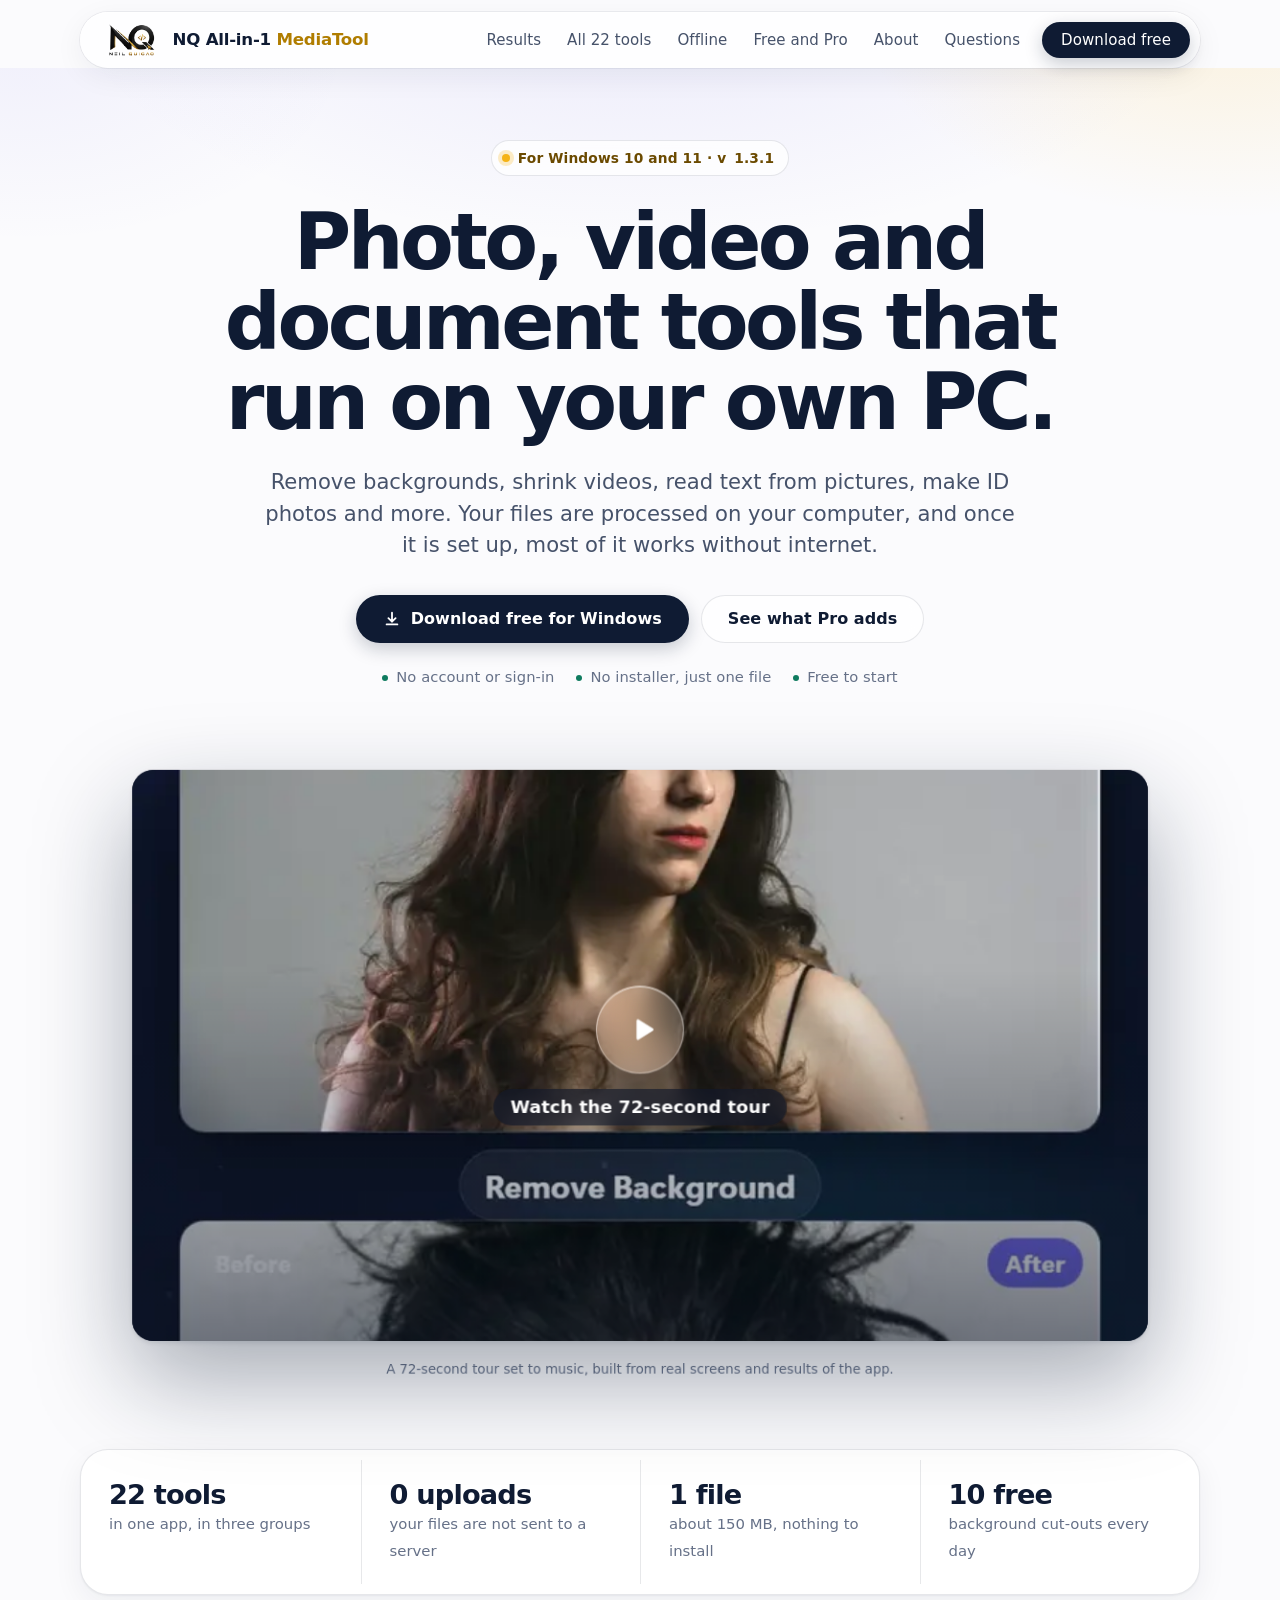
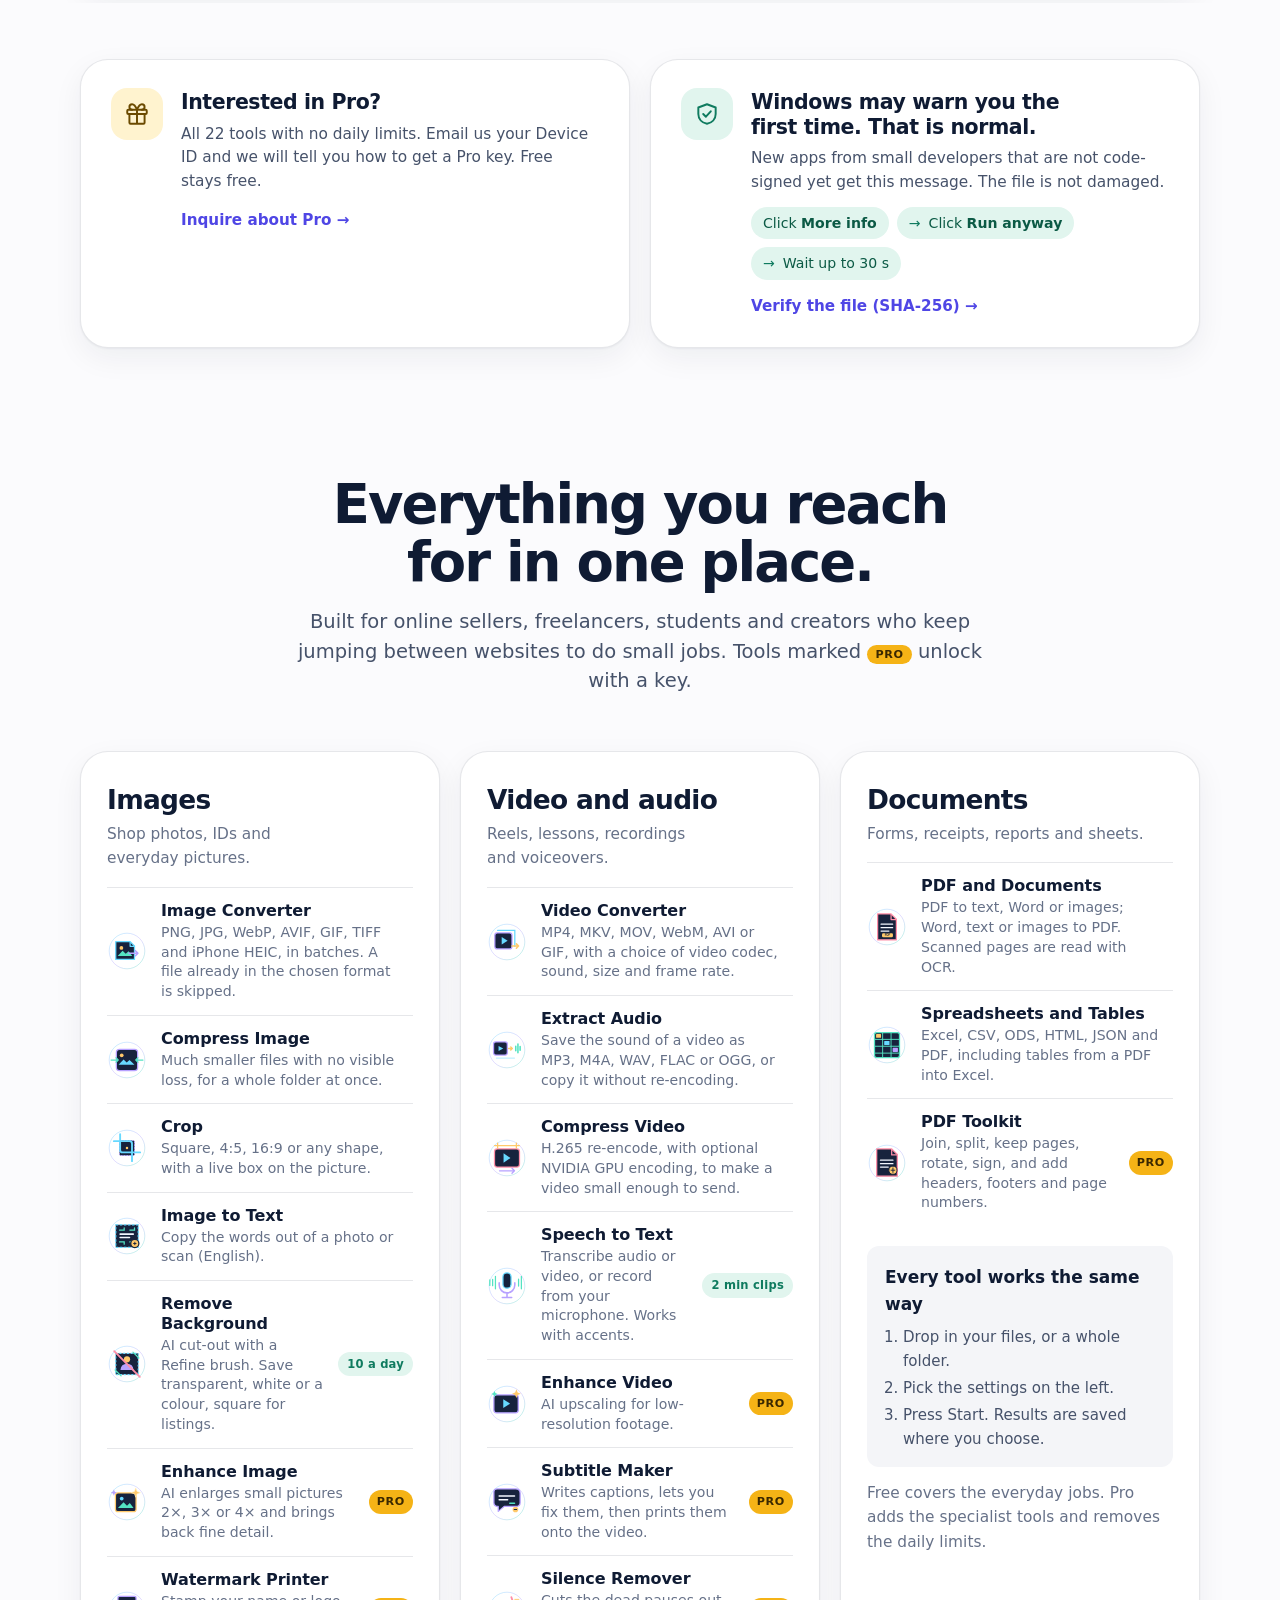
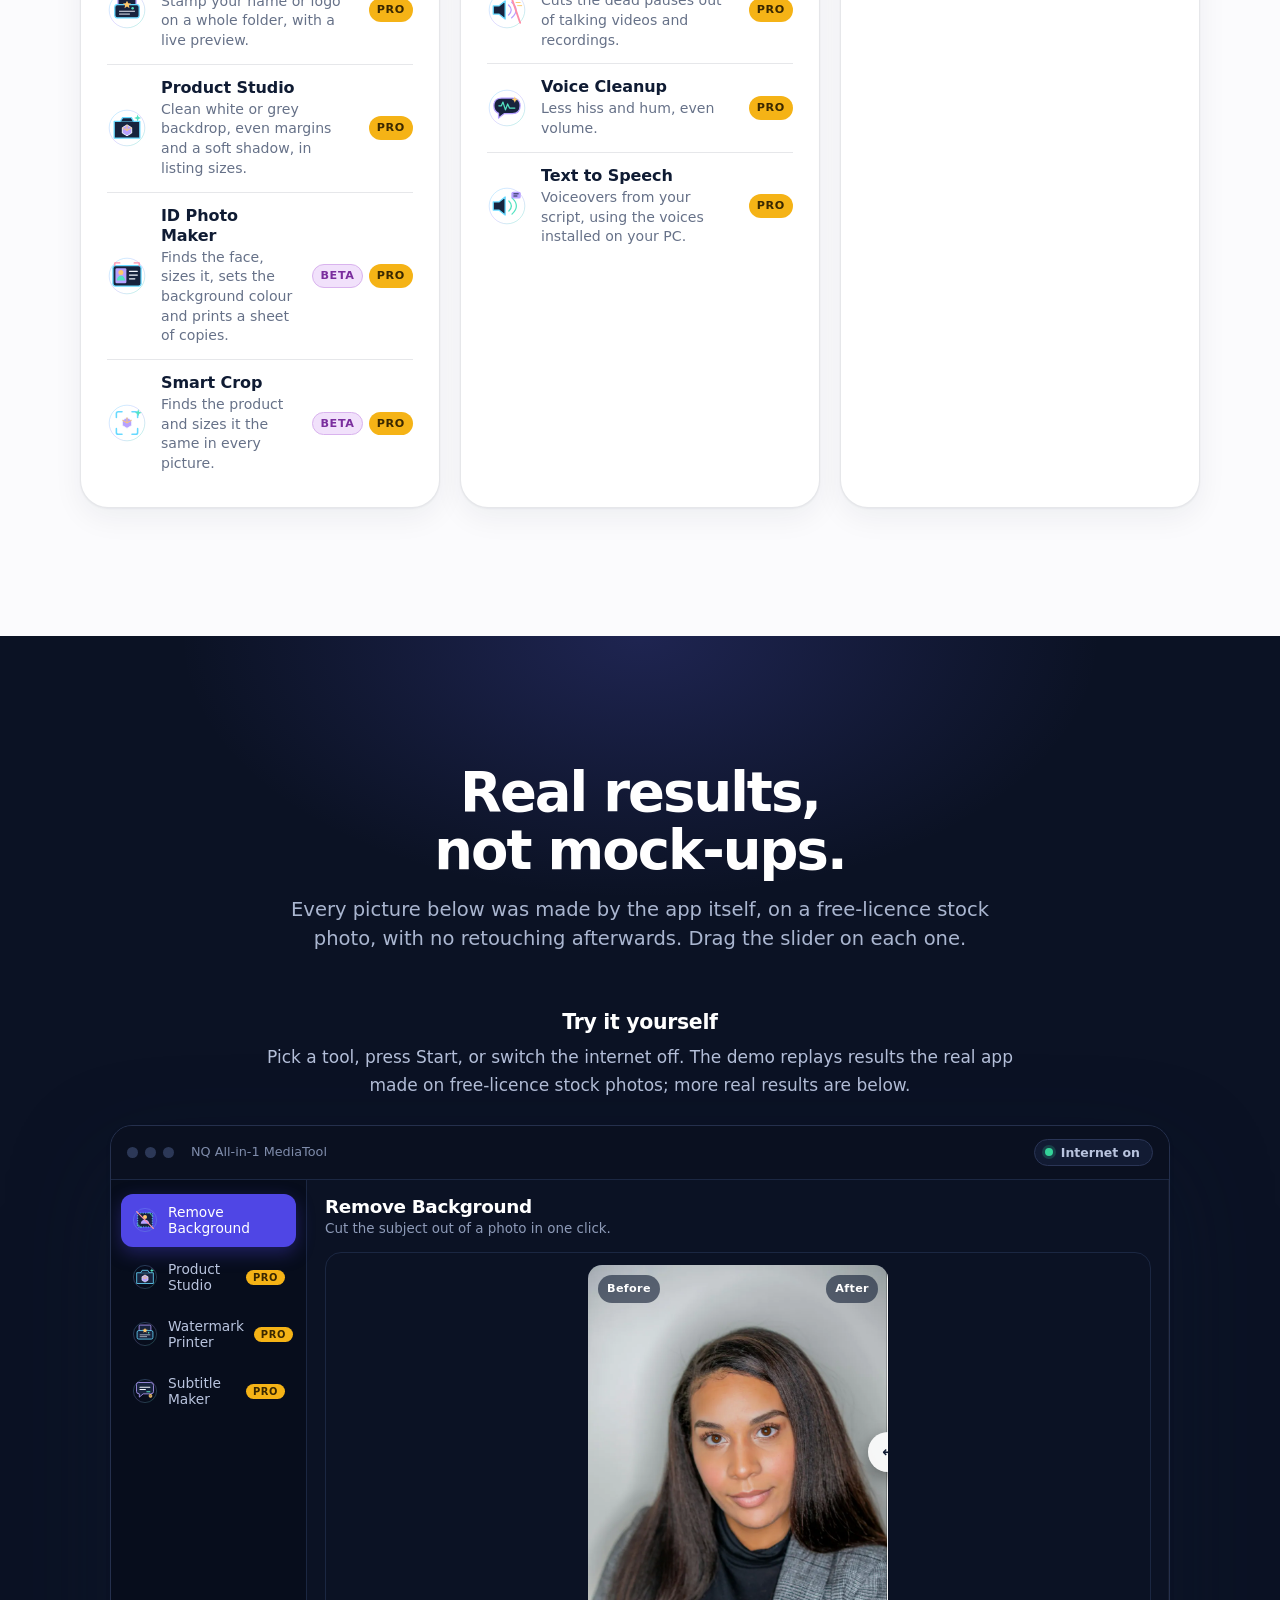
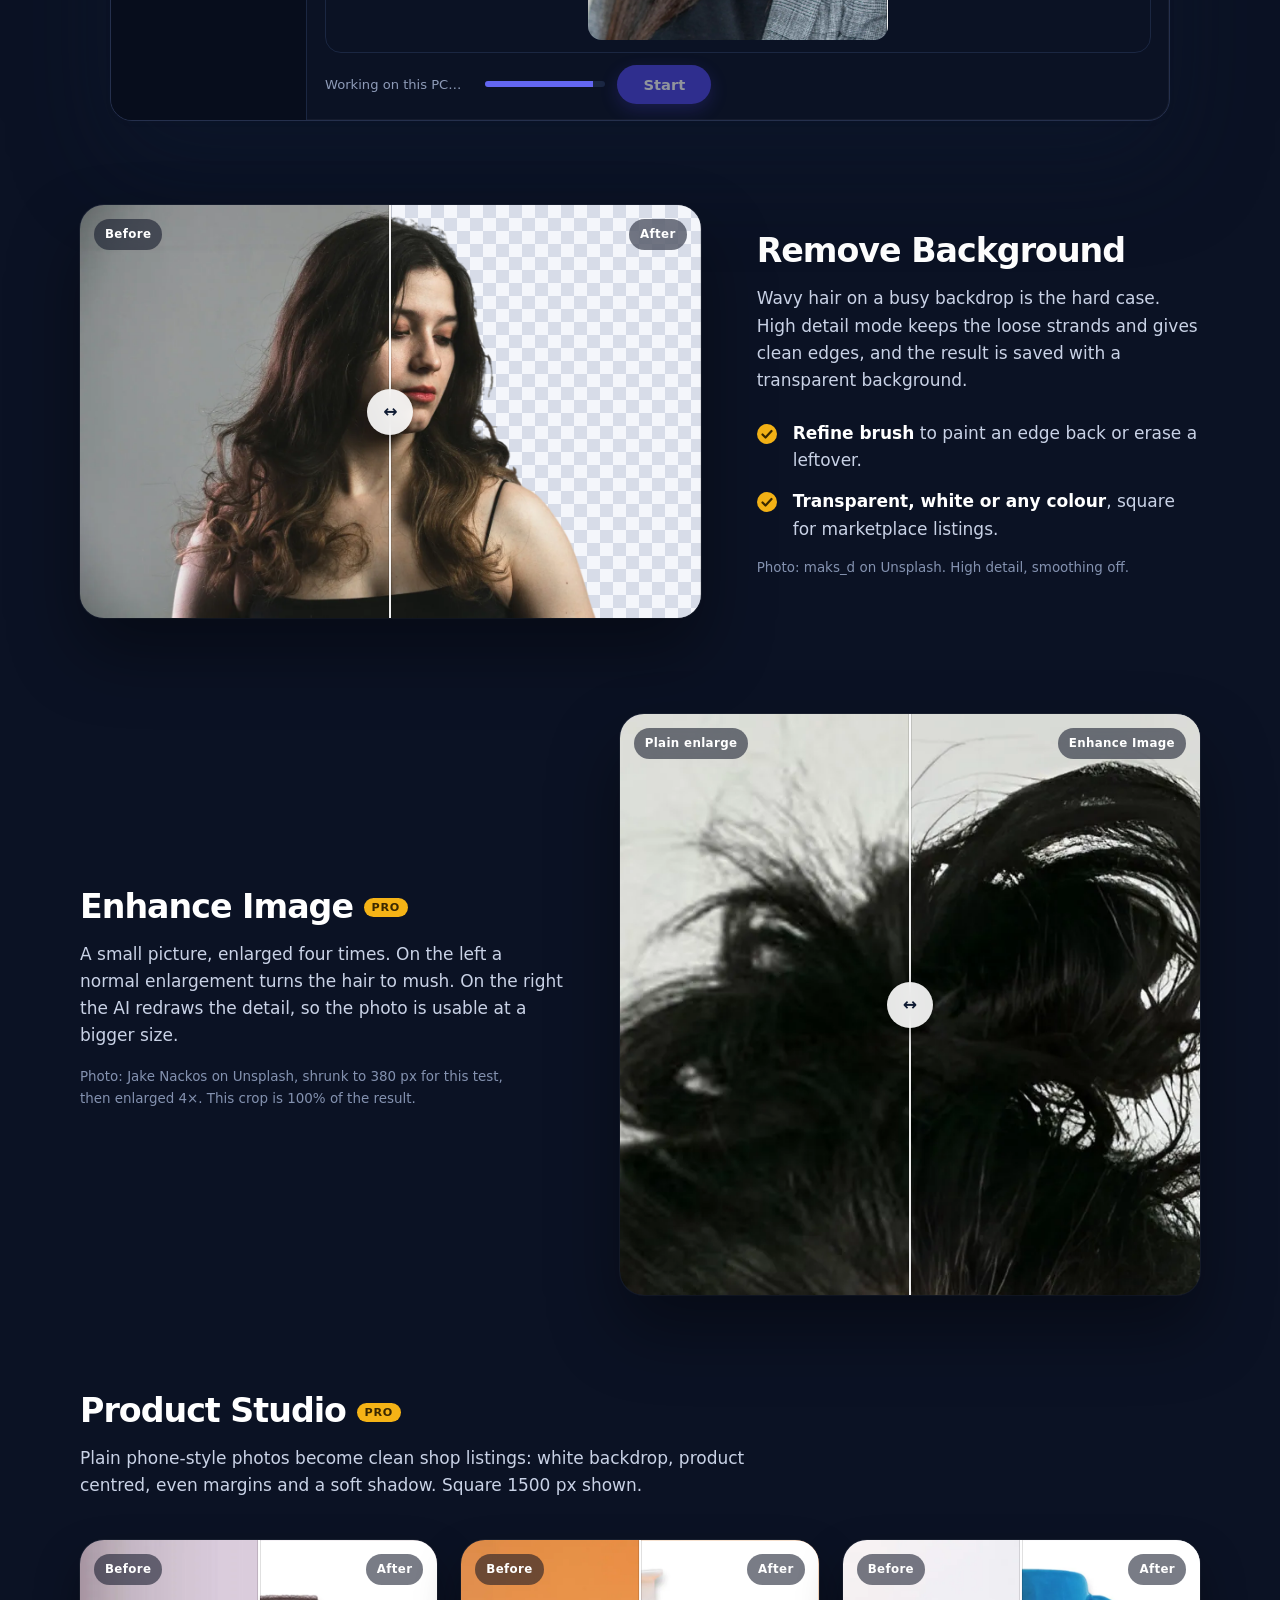
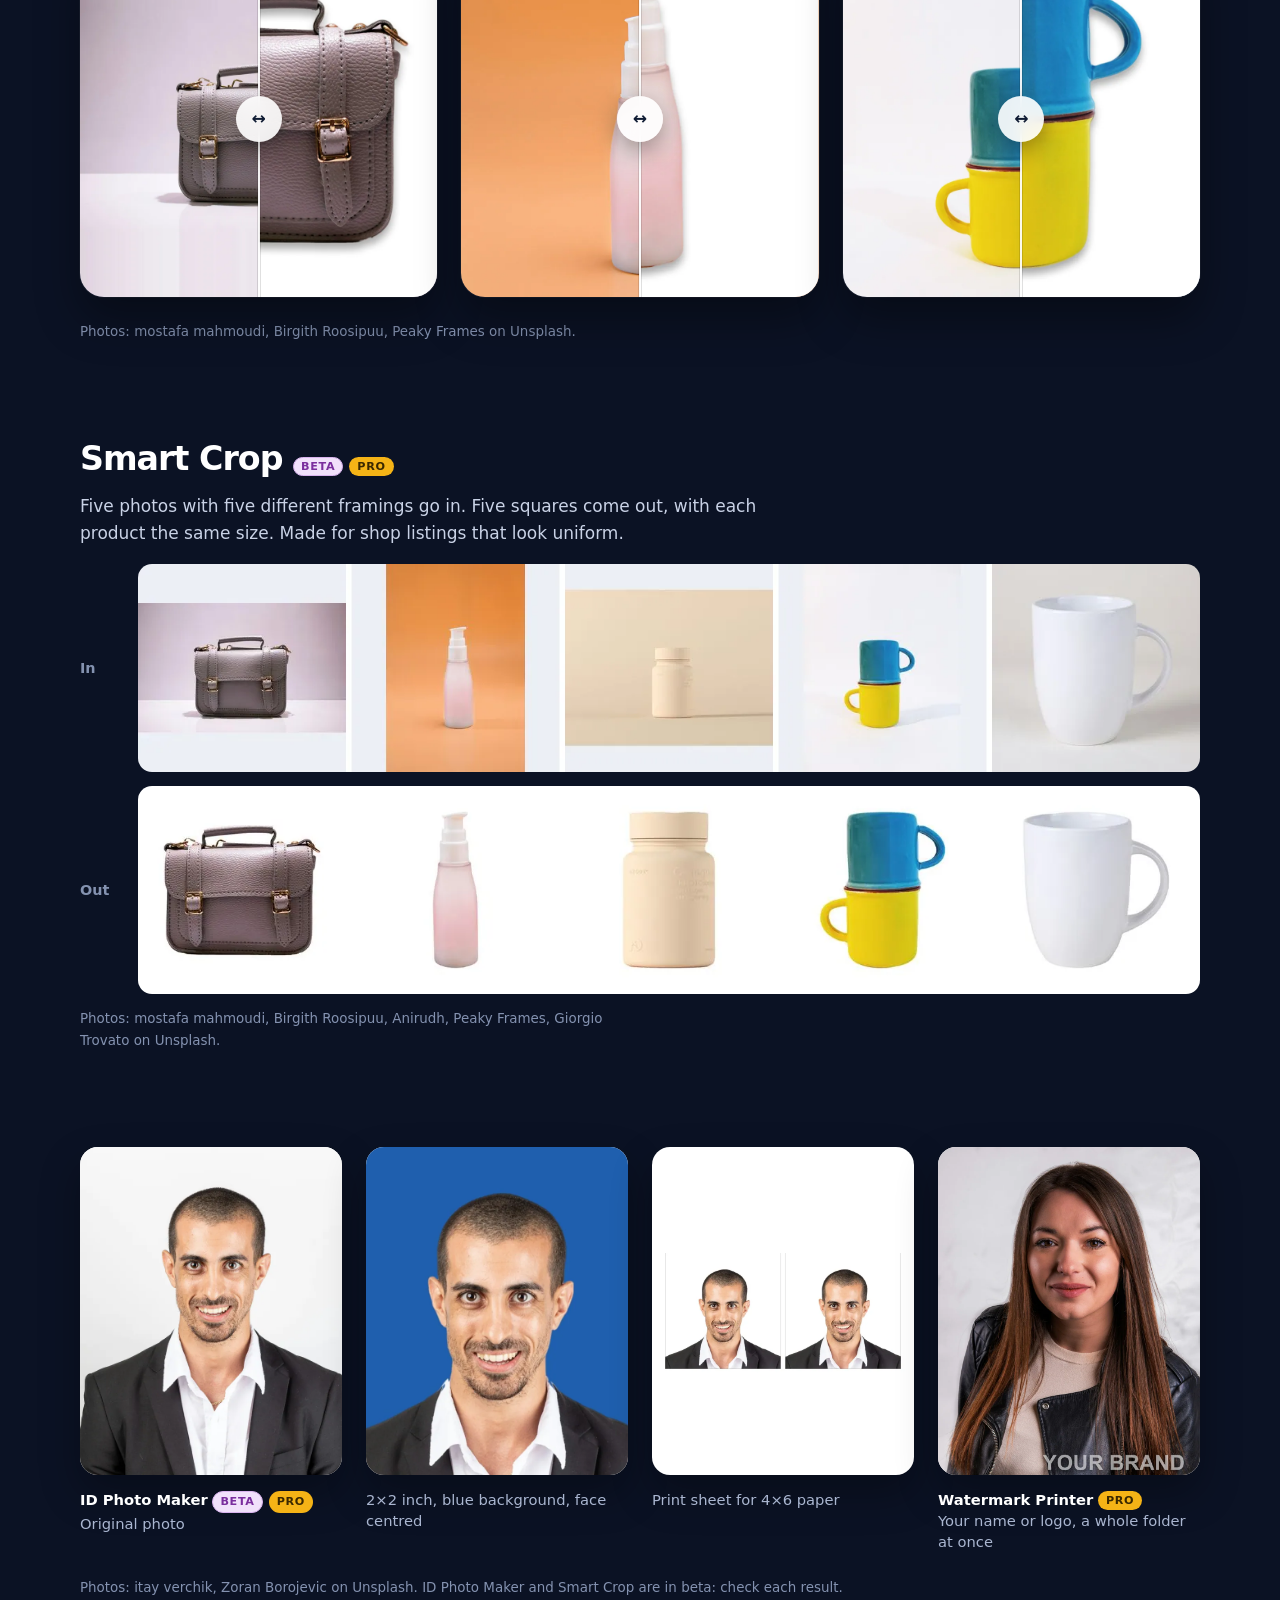
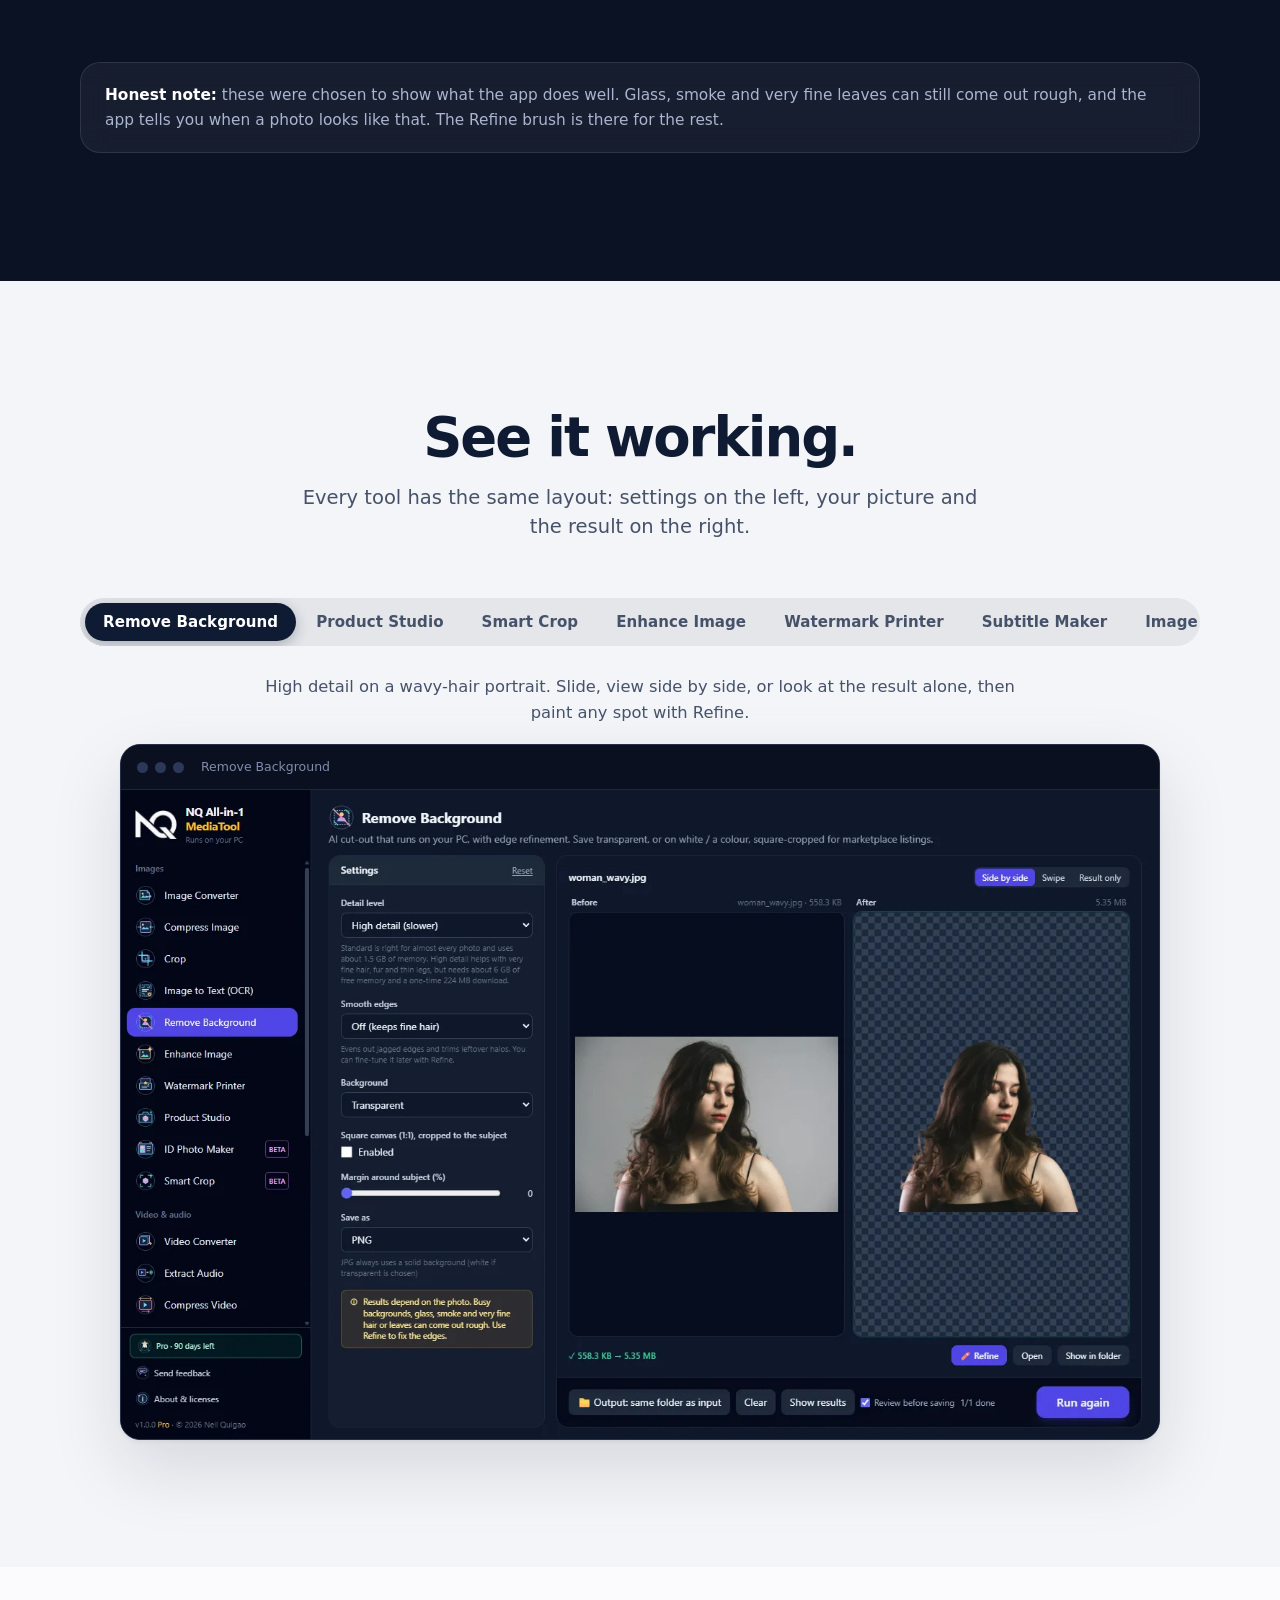
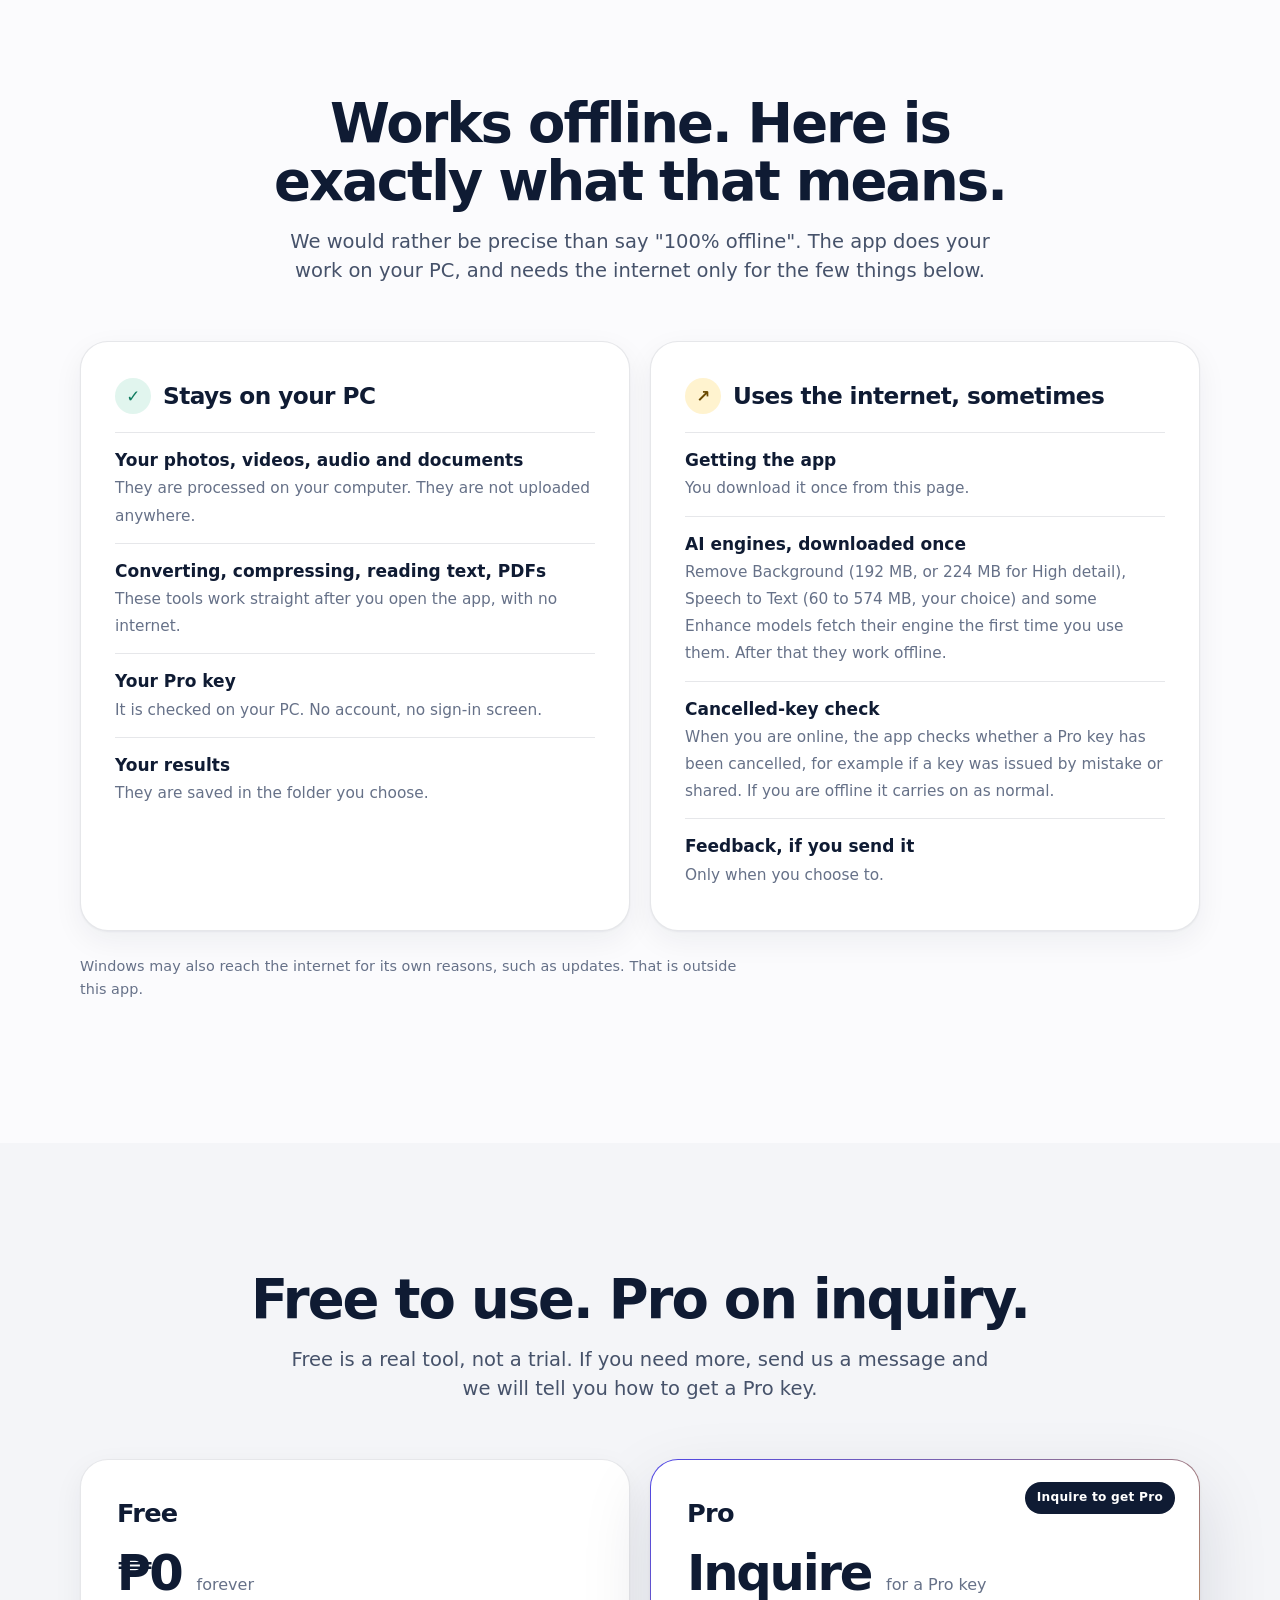
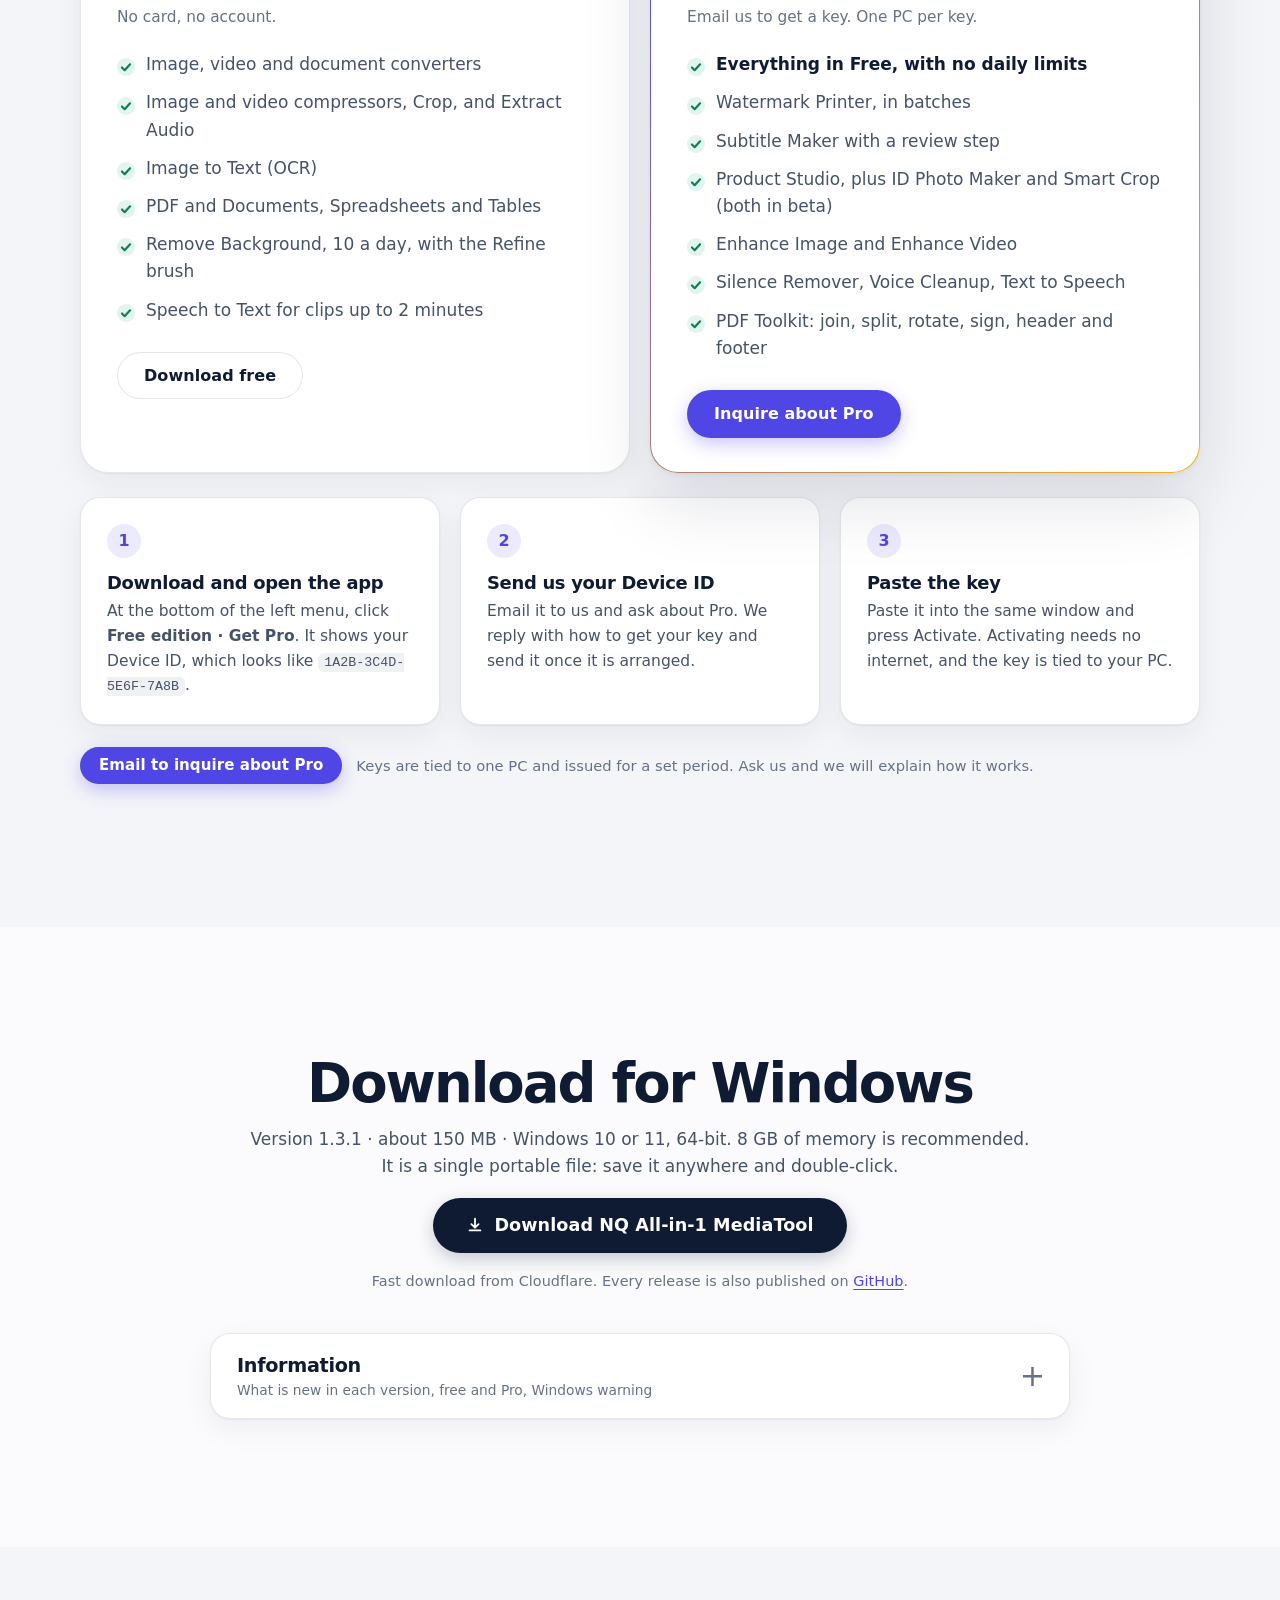
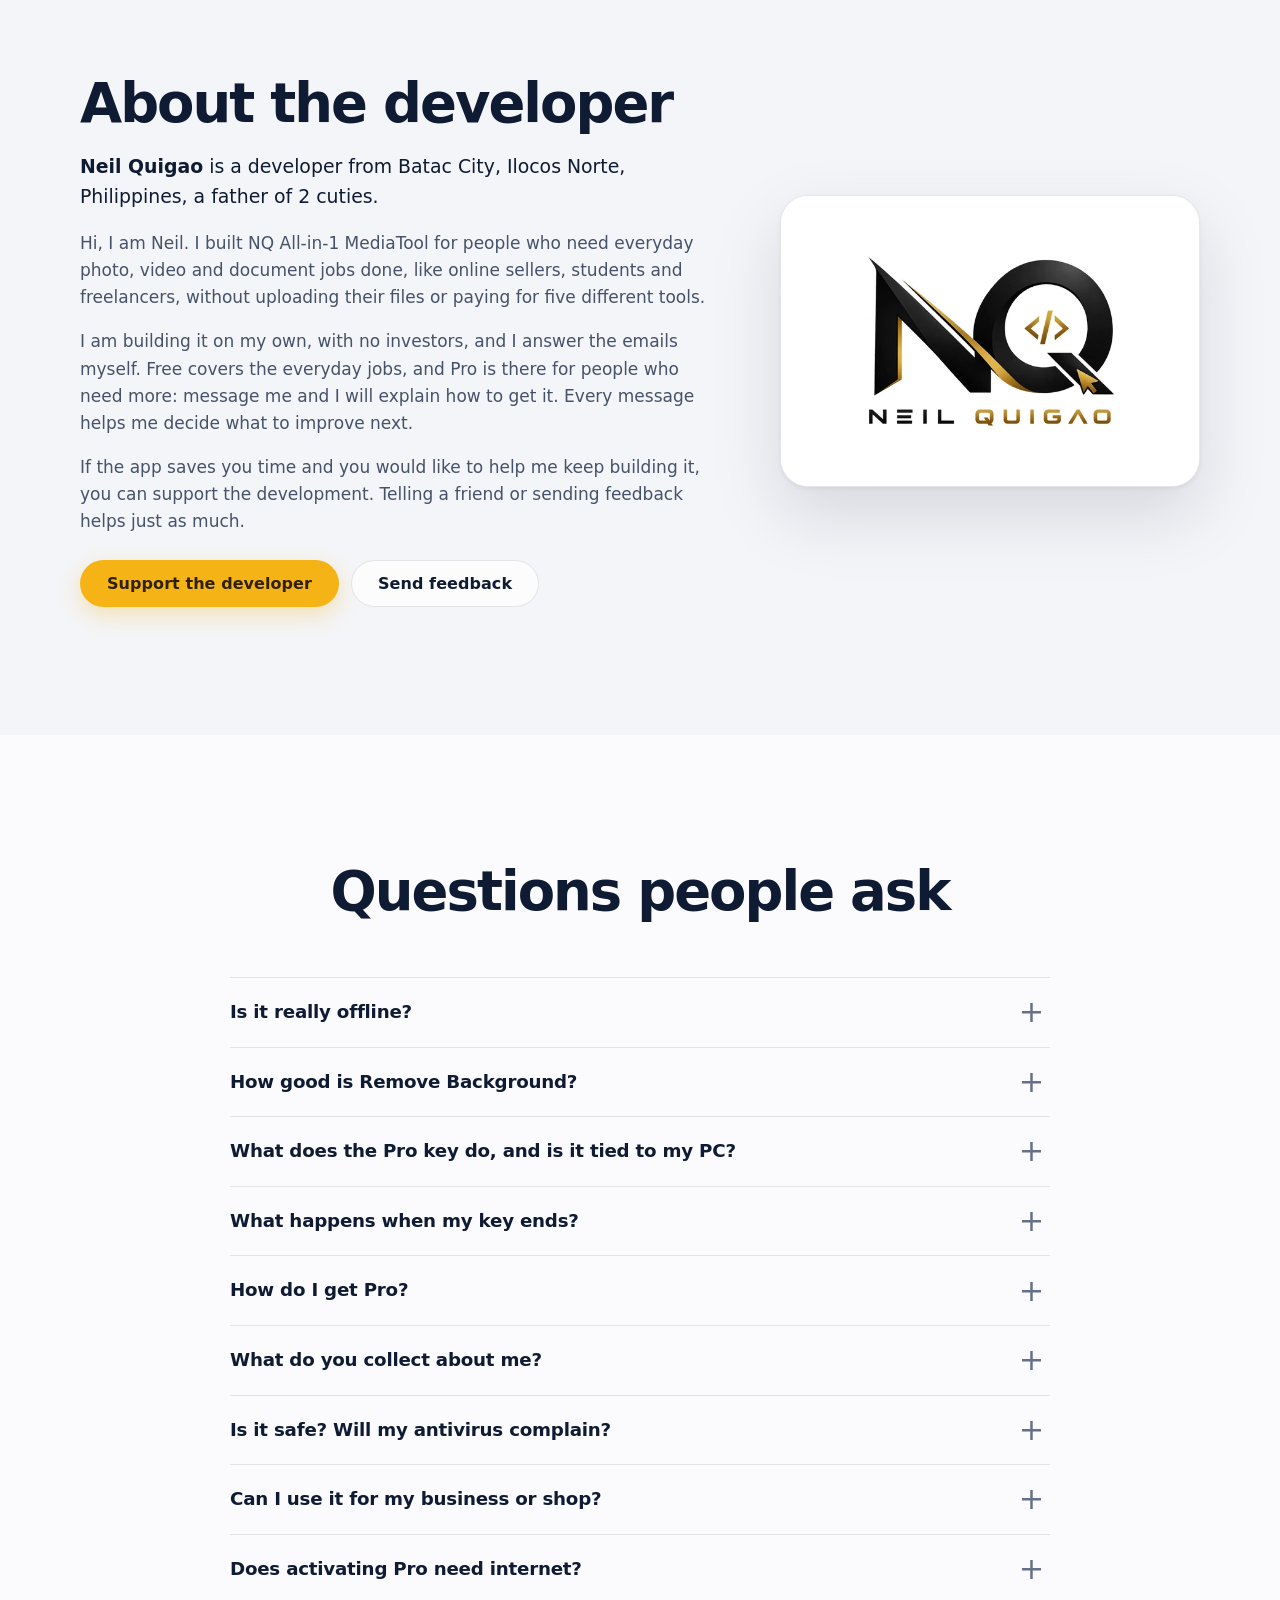
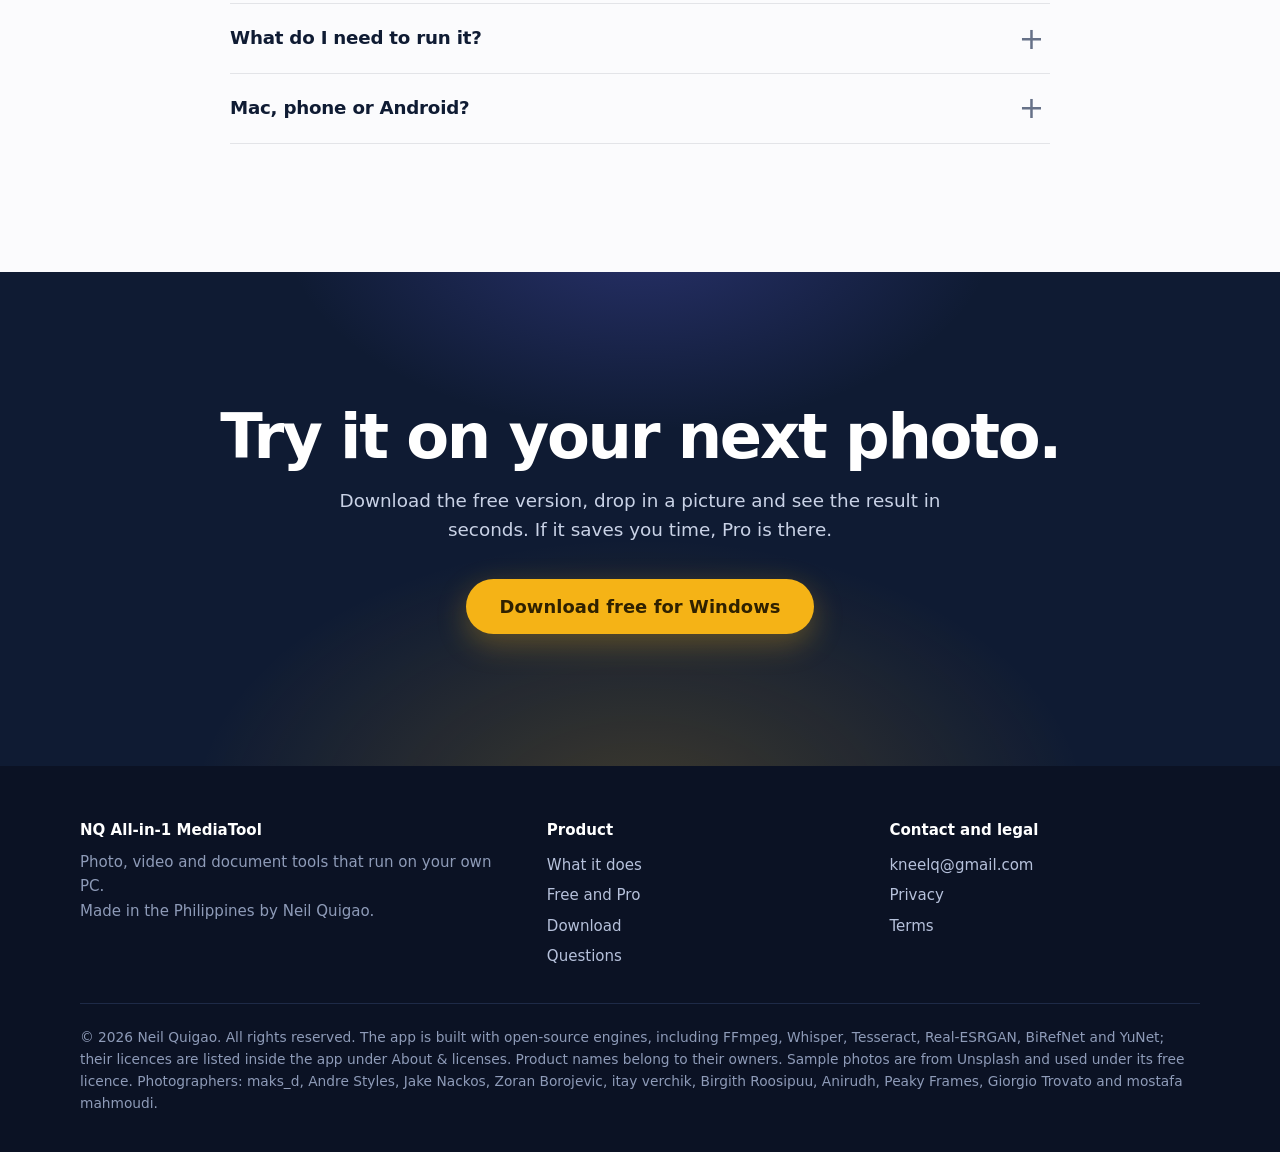
==== commit f3248251: "Site: download button via the NQ Pulse counter (R2-backed, auto-fallback), anonymous email-click cou" ====
--- a/docs/index.html
+++ b/docs/index.html
@@ -324,7 +324,7 @@
     <div>
       <h2 style="margin-bottom:14px">Download for Windows</h2>
       <p>Version <span id="ver">1.0.0</span> · about 150 MB · Windows 10 or 11, 64-bit. 8 GB of memory is recommended. It is a single portable file: save it anywhere and double-click.</p>
-      <p><a class="btn btn-pri" id="dlbtn" href="https://pub-11a273028580433f93076091768a328a.r2.dev/NQ-All-in-1-MediaTool-portable.exe" download><svg viewBox="0 0 20 20" fill="none" stroke="currentColor" stroke-width="2" stroke-linecap="round" stroke-linejoin="round" aria-hidden="true"><path d="M10 3v10m0 0l-4-4m4 4l4-4M4 16h12"/></svg>Download NQ All-in-1 MediaTool</a></p>
+      <p><a class="btn btn-pri" id="dlbtn" href="https://nq-pulse.nq-digital.workers.dev/download/NQ-All-in-1-MediaTool-portable.exe" download><svg viewBox="0 0 20 20" fill="none" stroke="currentColor" stroke-width="2" stroke-linecap="round" stroke-linejoin="round" aria-hidden="true"><path d="M10 3v10m0 0l-4-4m4 4l4-4M4 16h12"/></svg>Download NQ All-in-1 MediaTool</a></p>
       <p class="small">Fast download from Cloudflare. Every release is also published on <a href="https://github.com/NQdigital-code/nq-all-in-1-mediatool/releases">GitHub</a>.</p>
     </div>
     <details class="info">
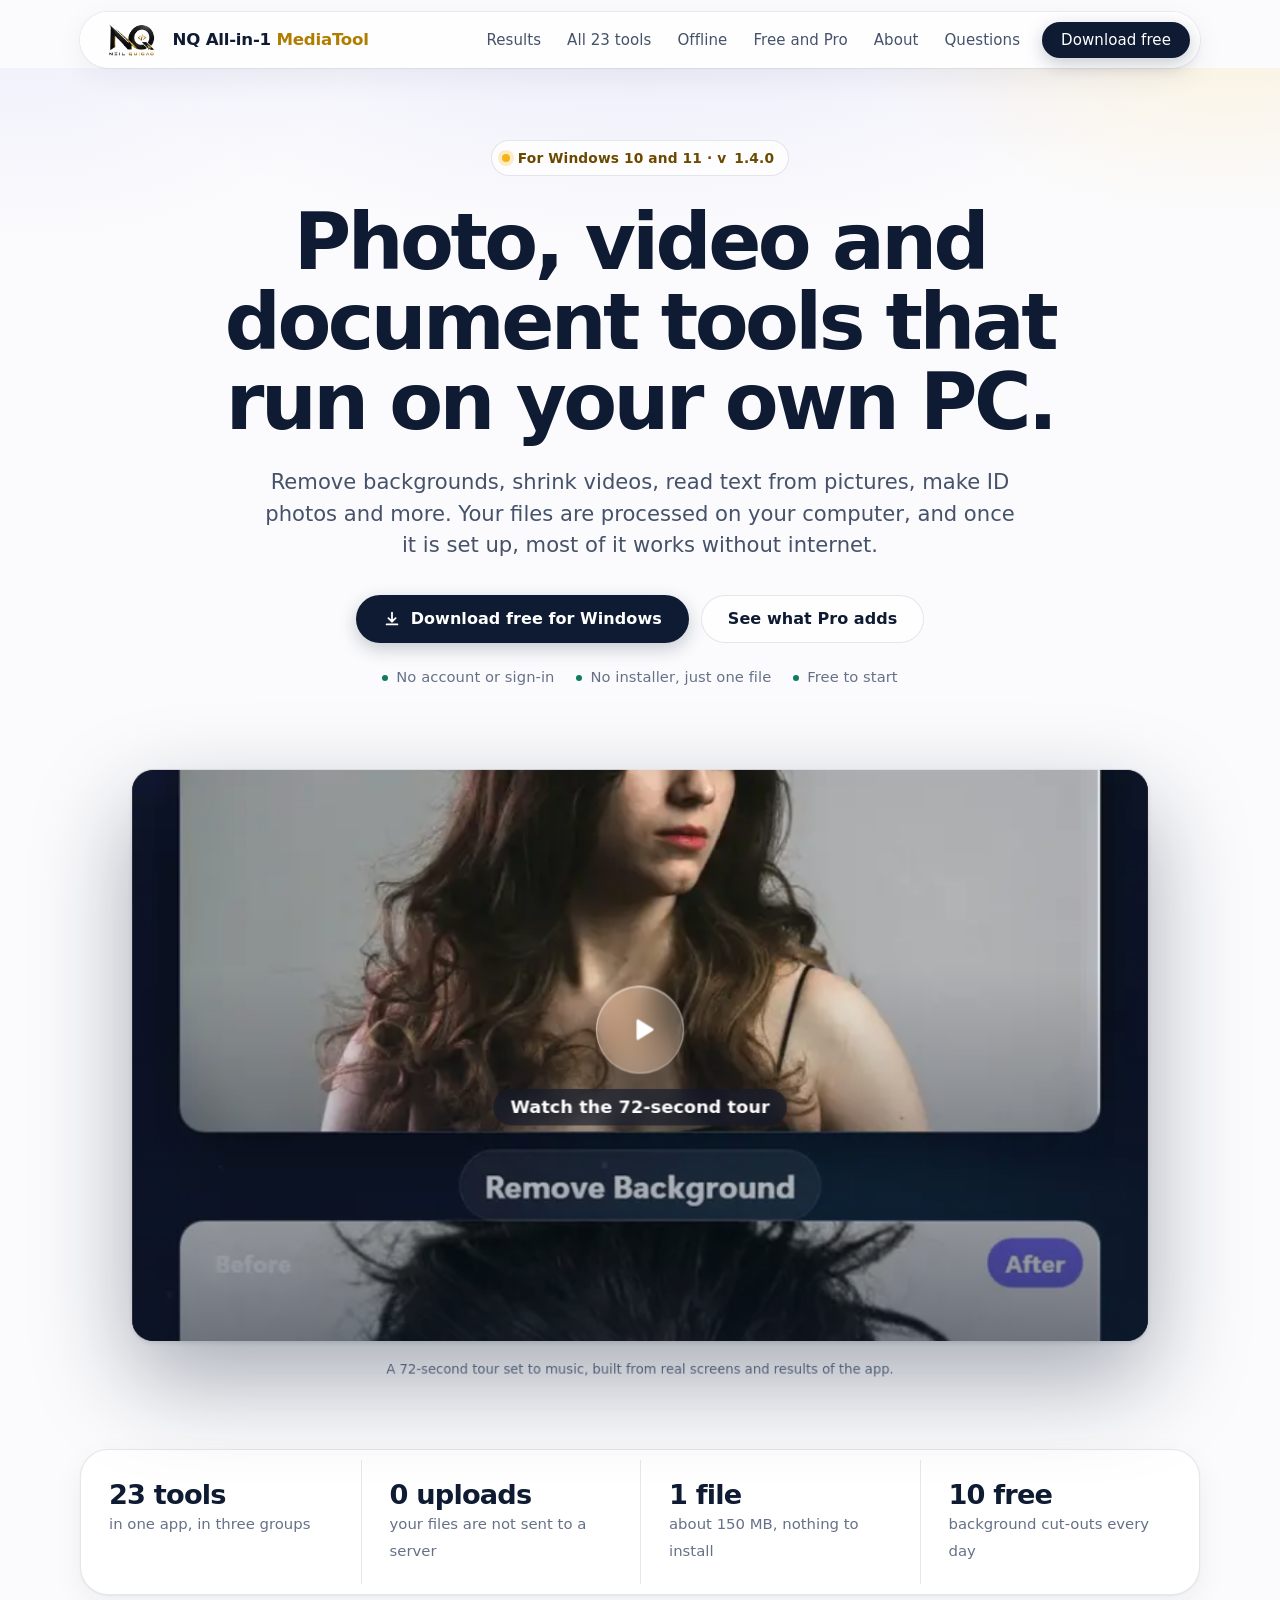
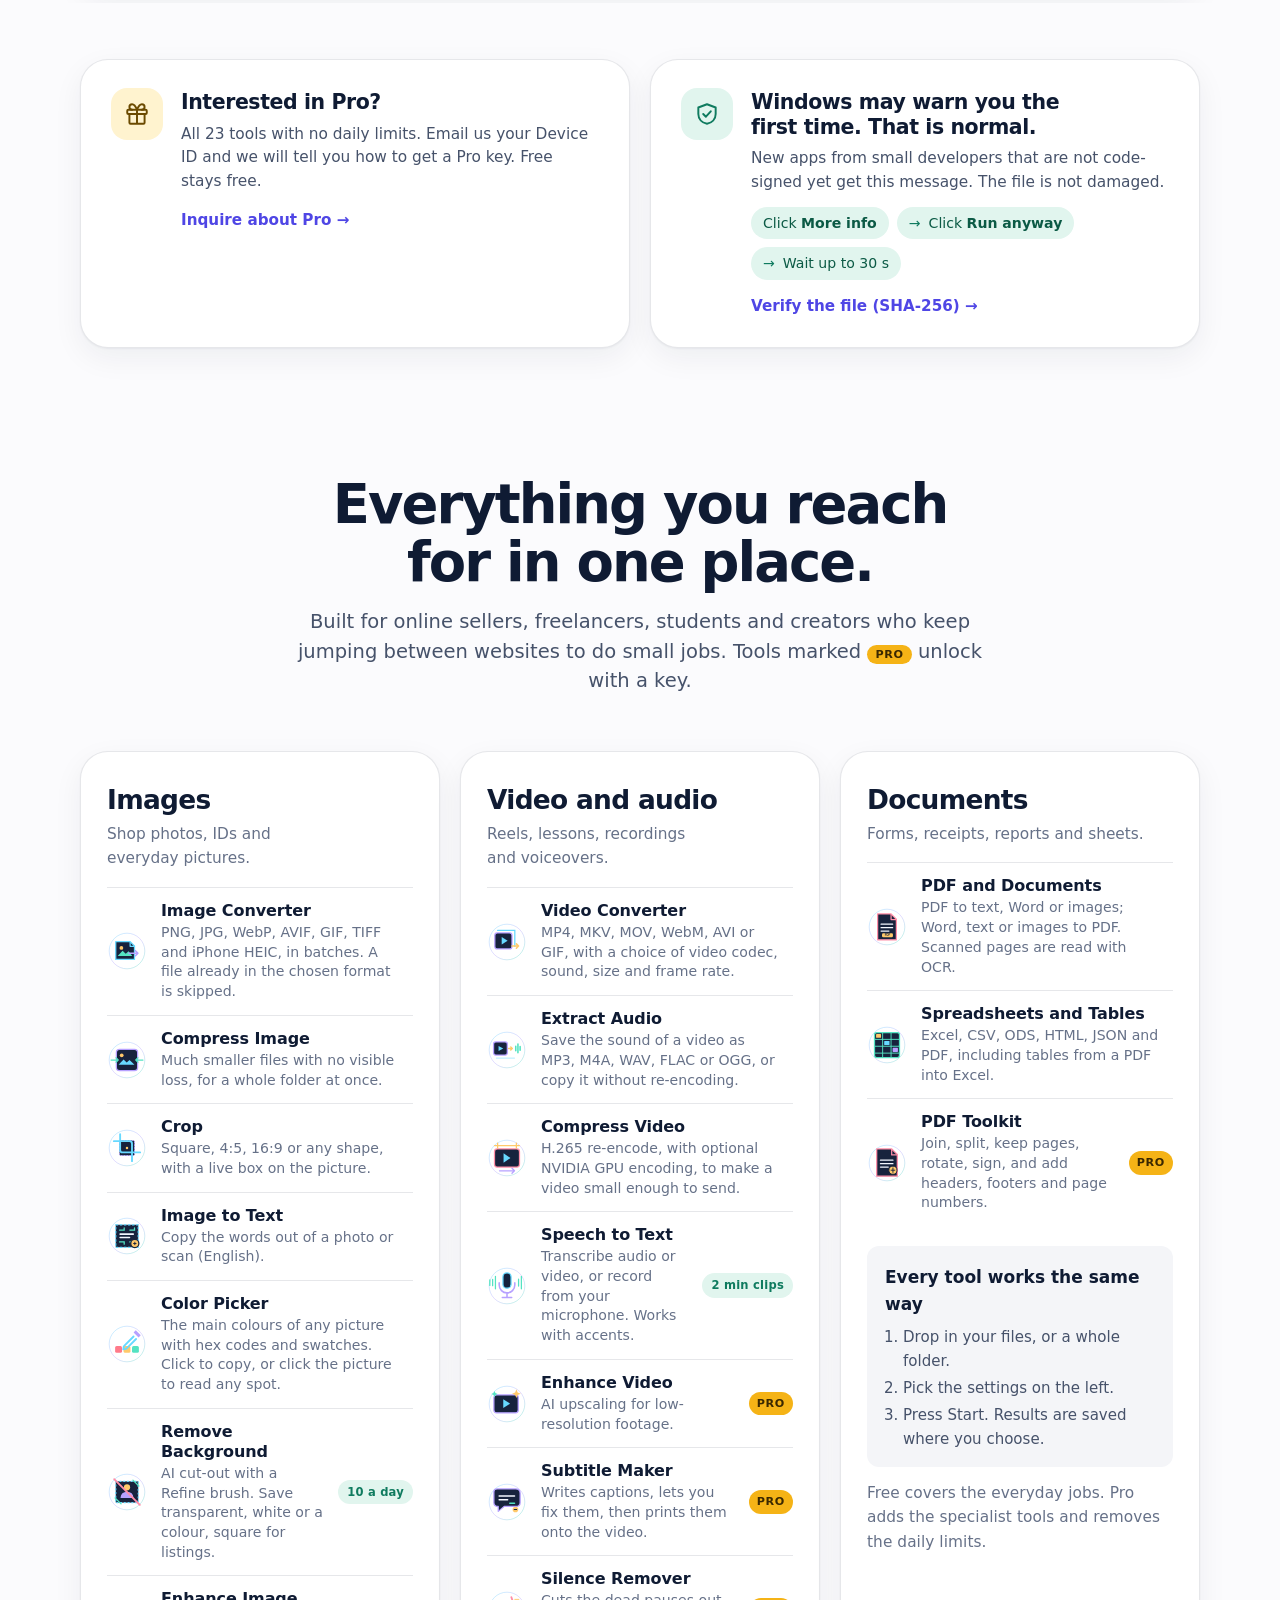
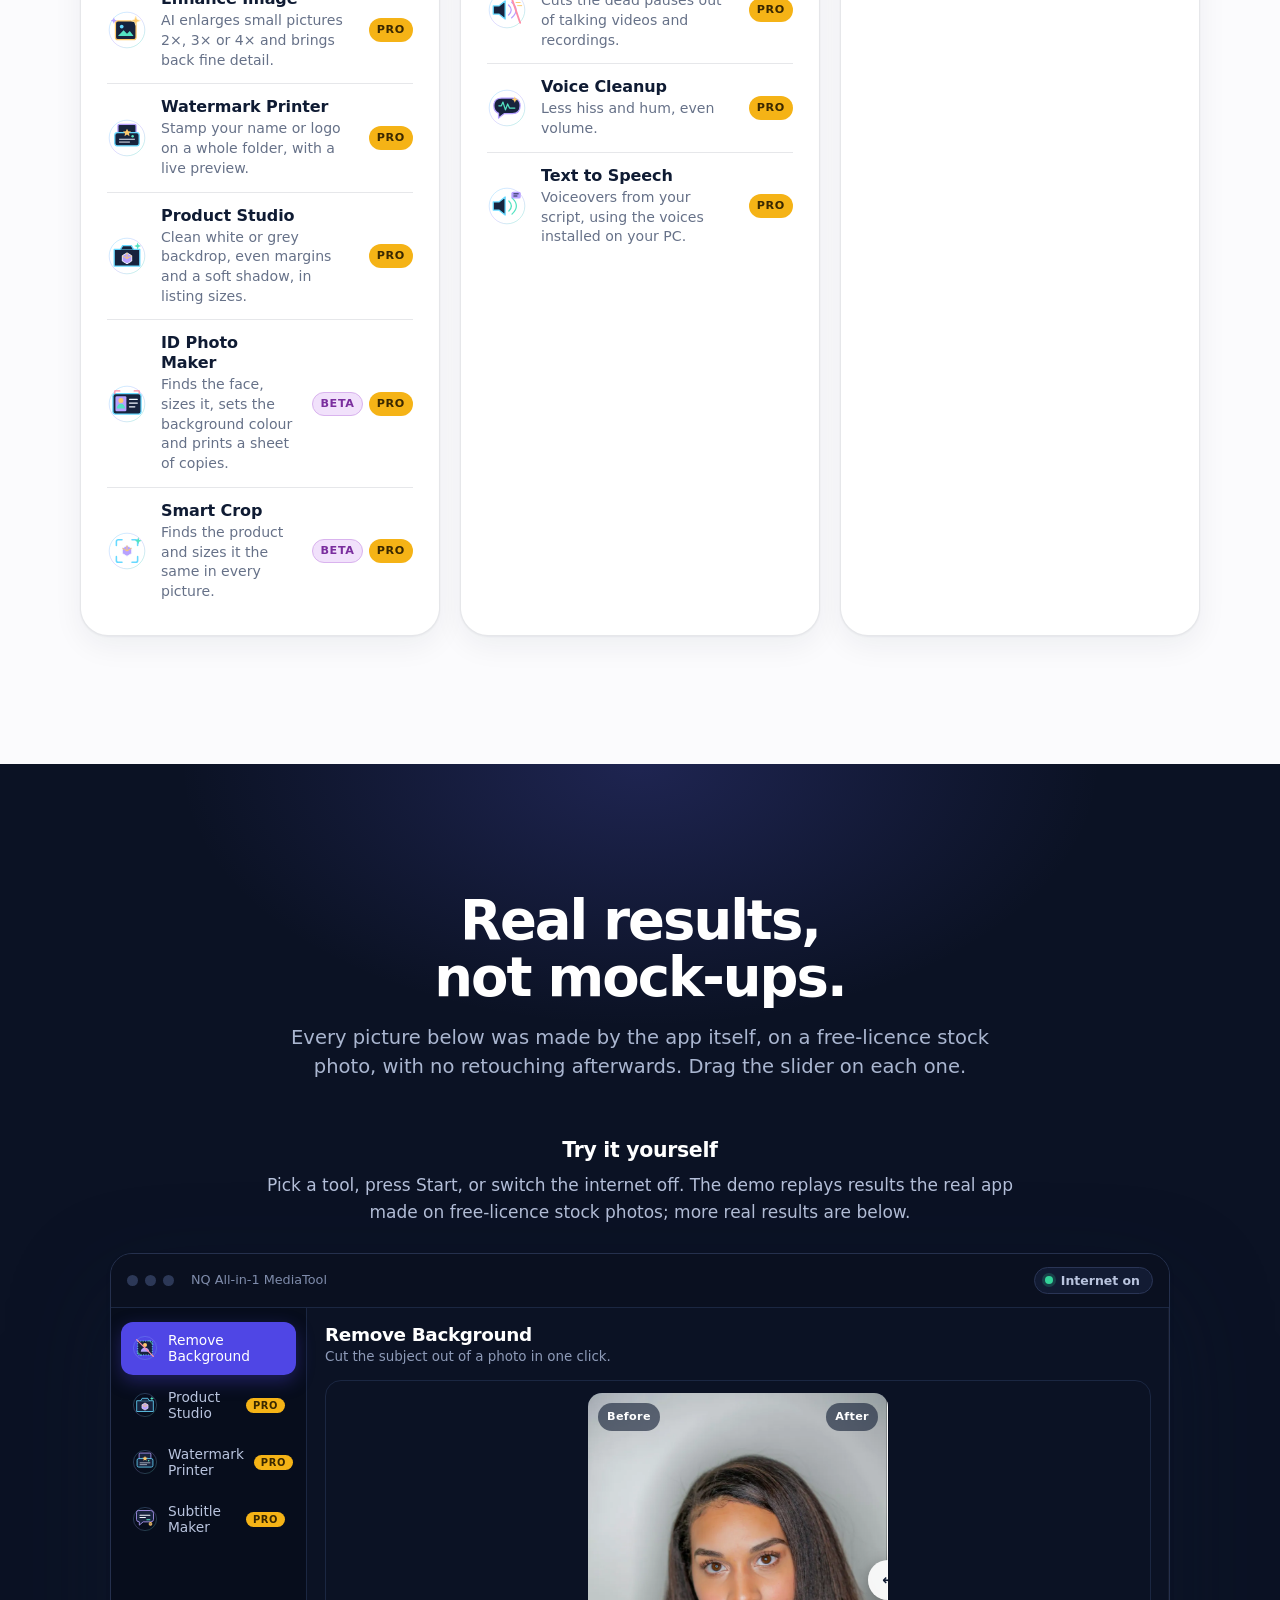
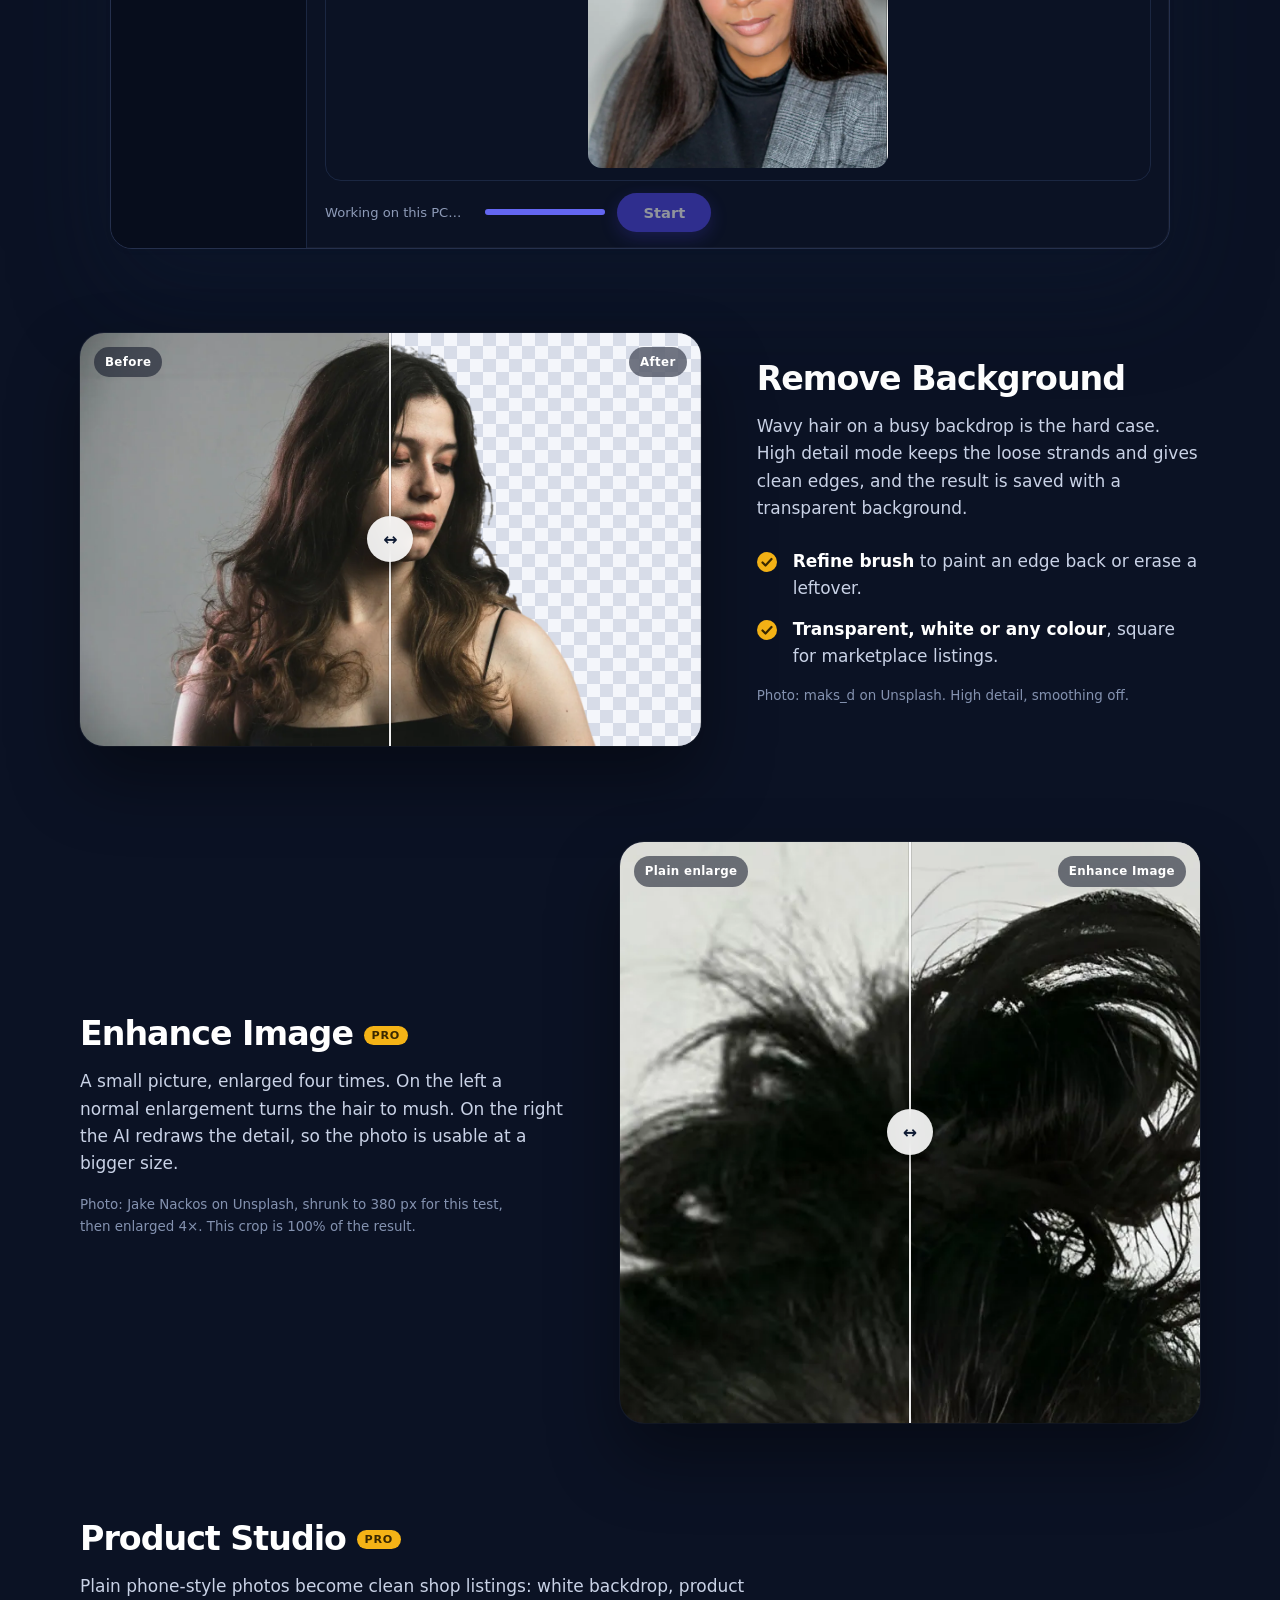
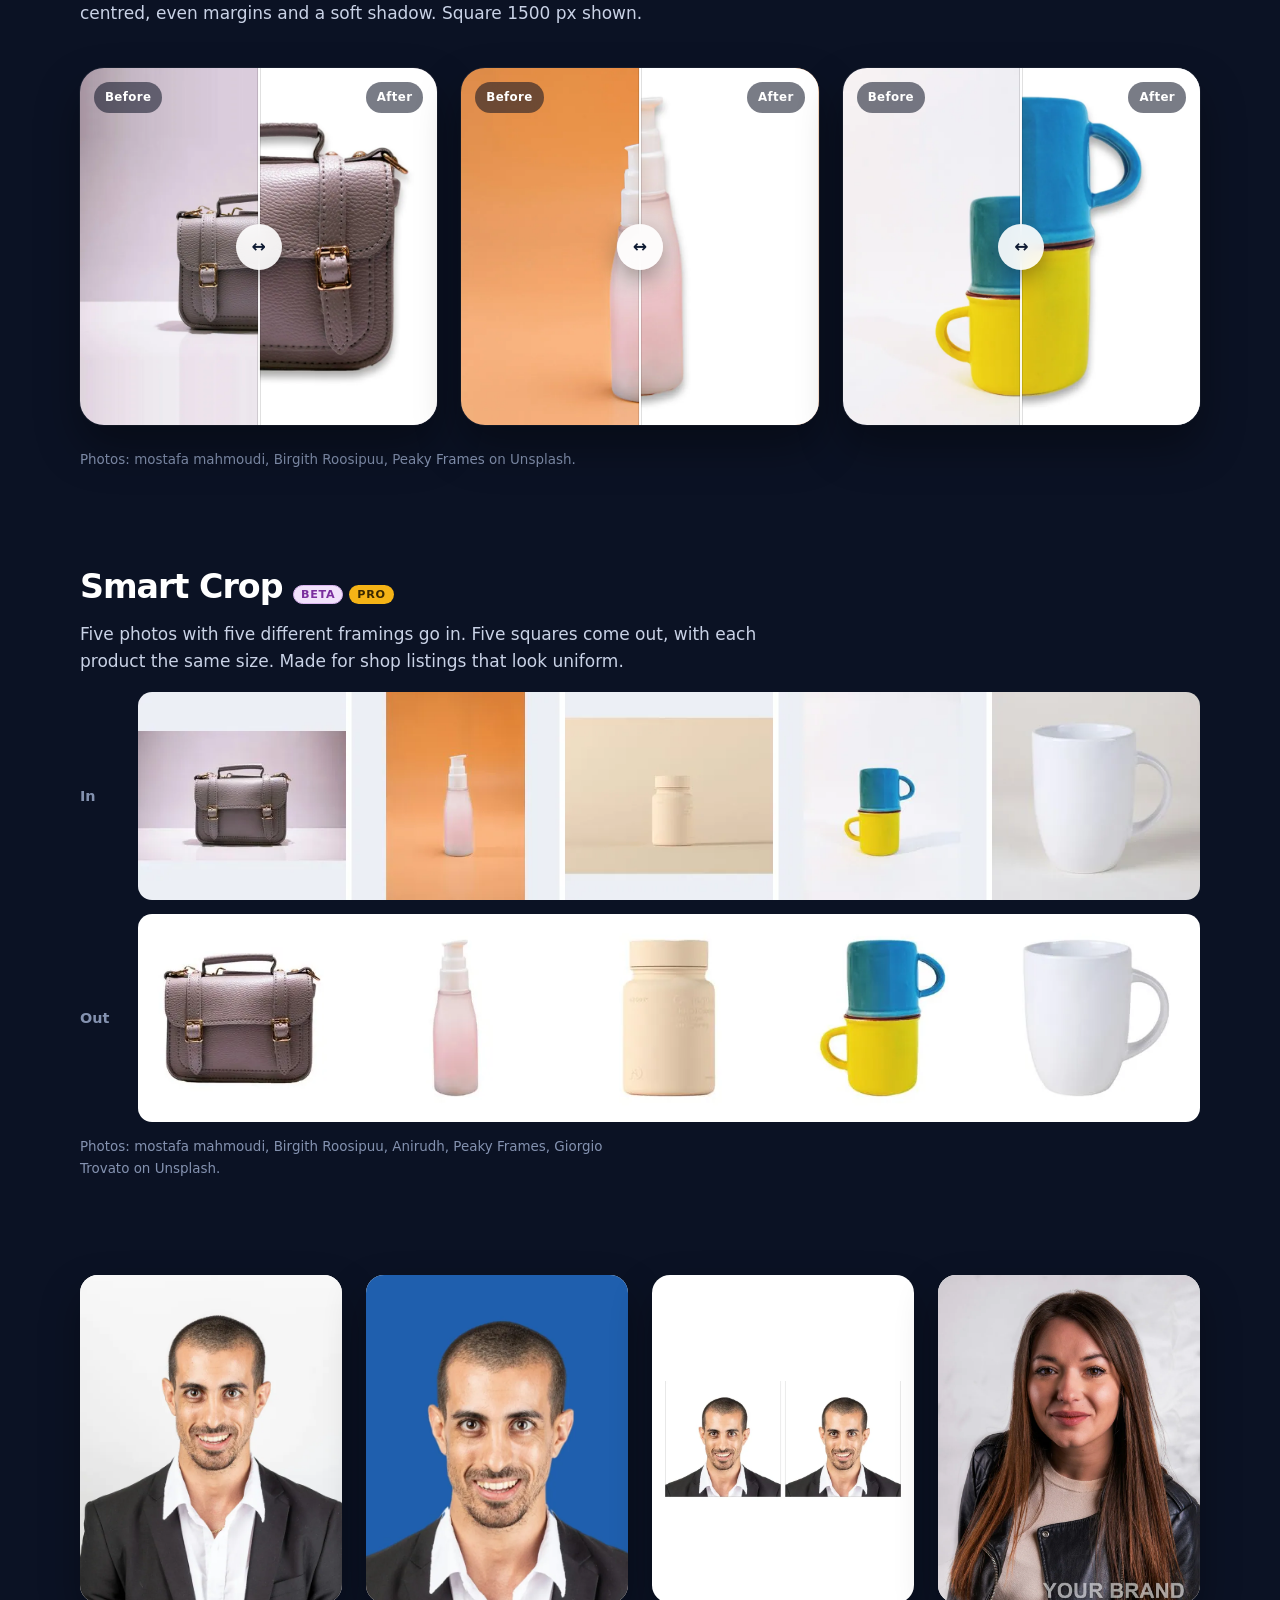
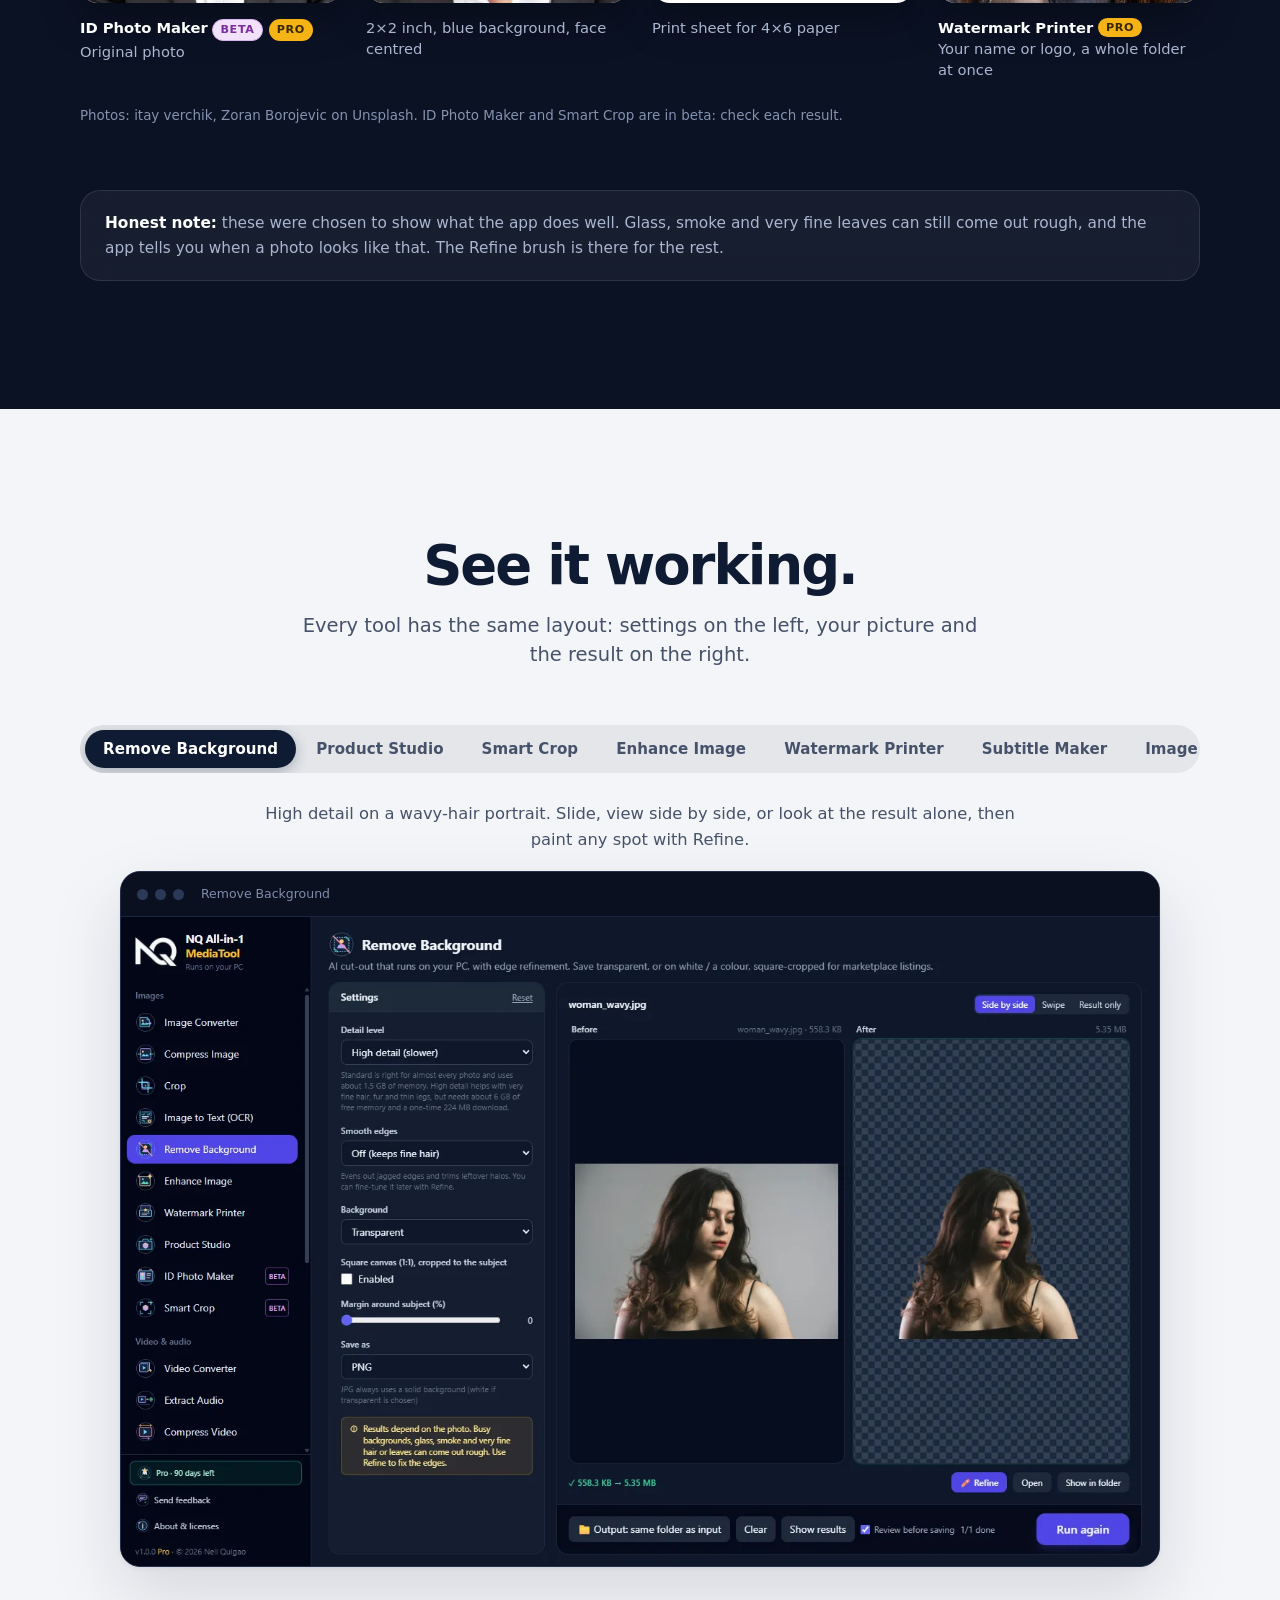
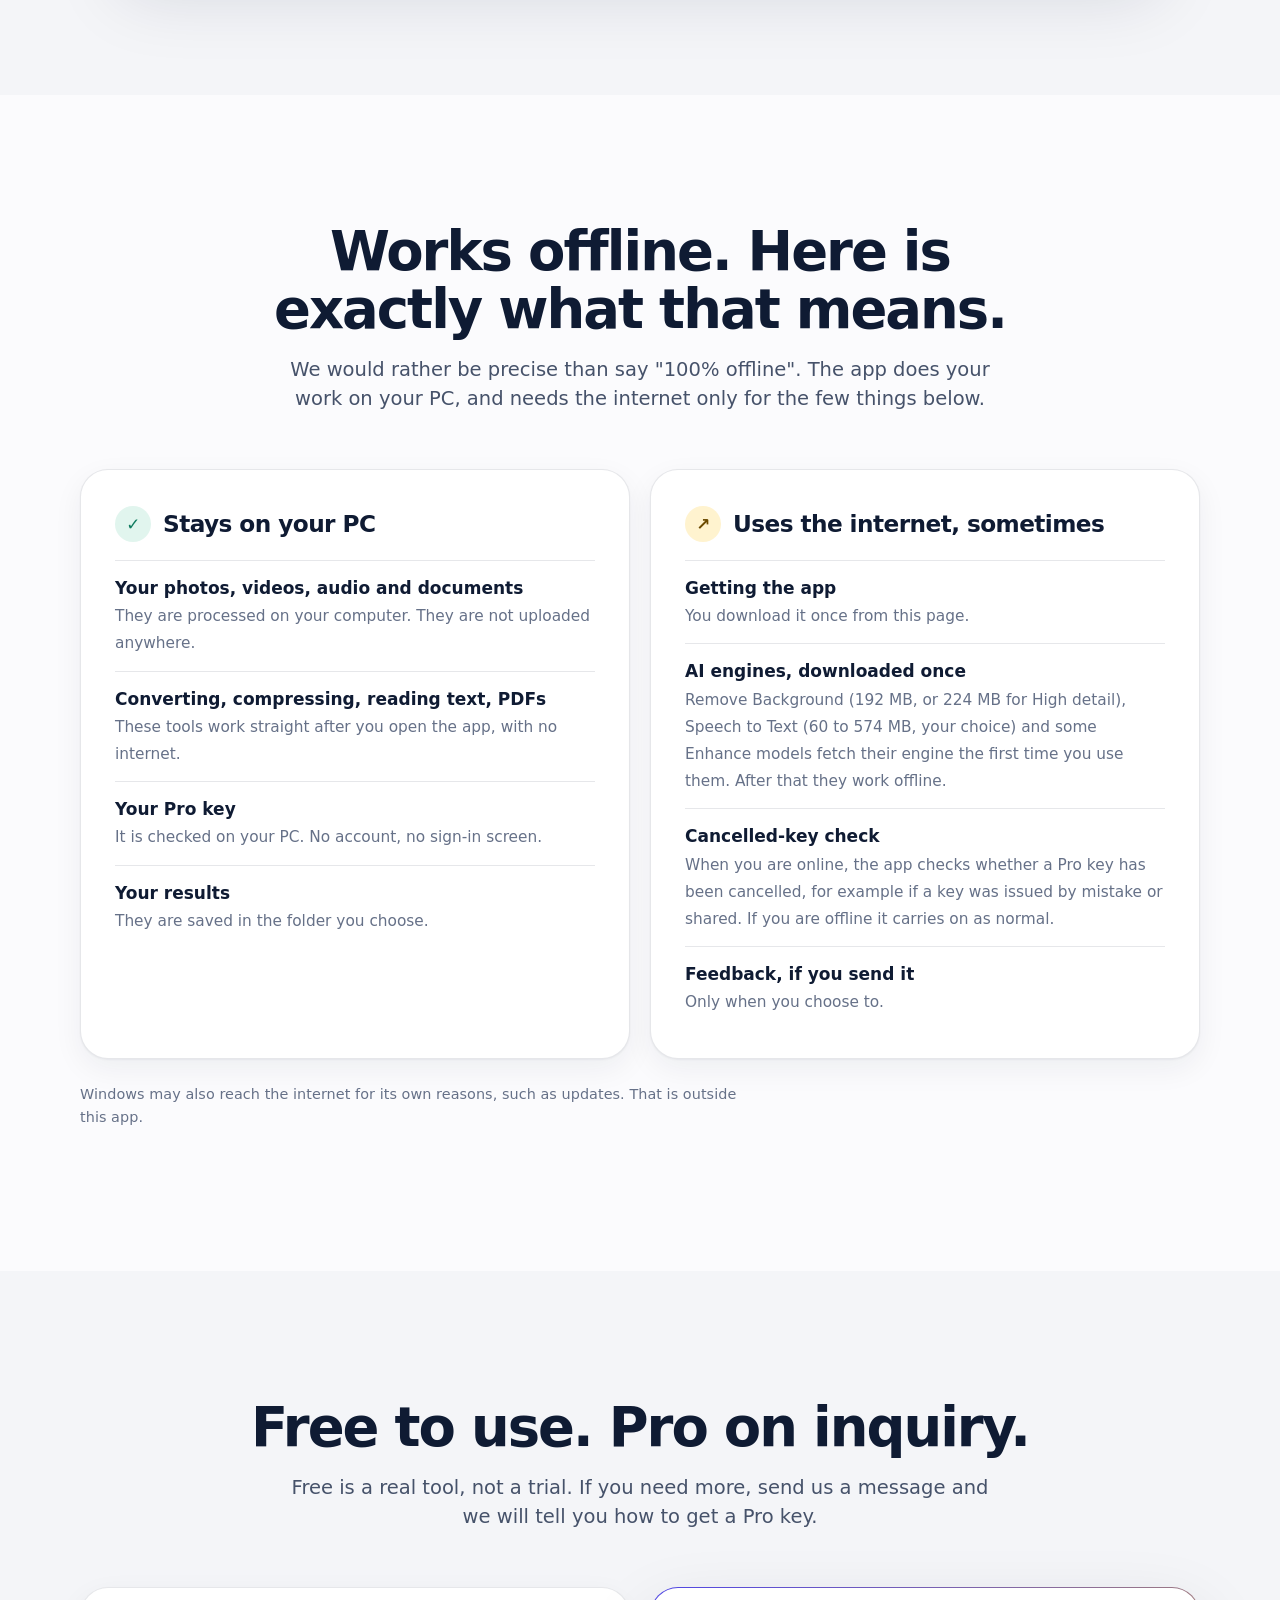
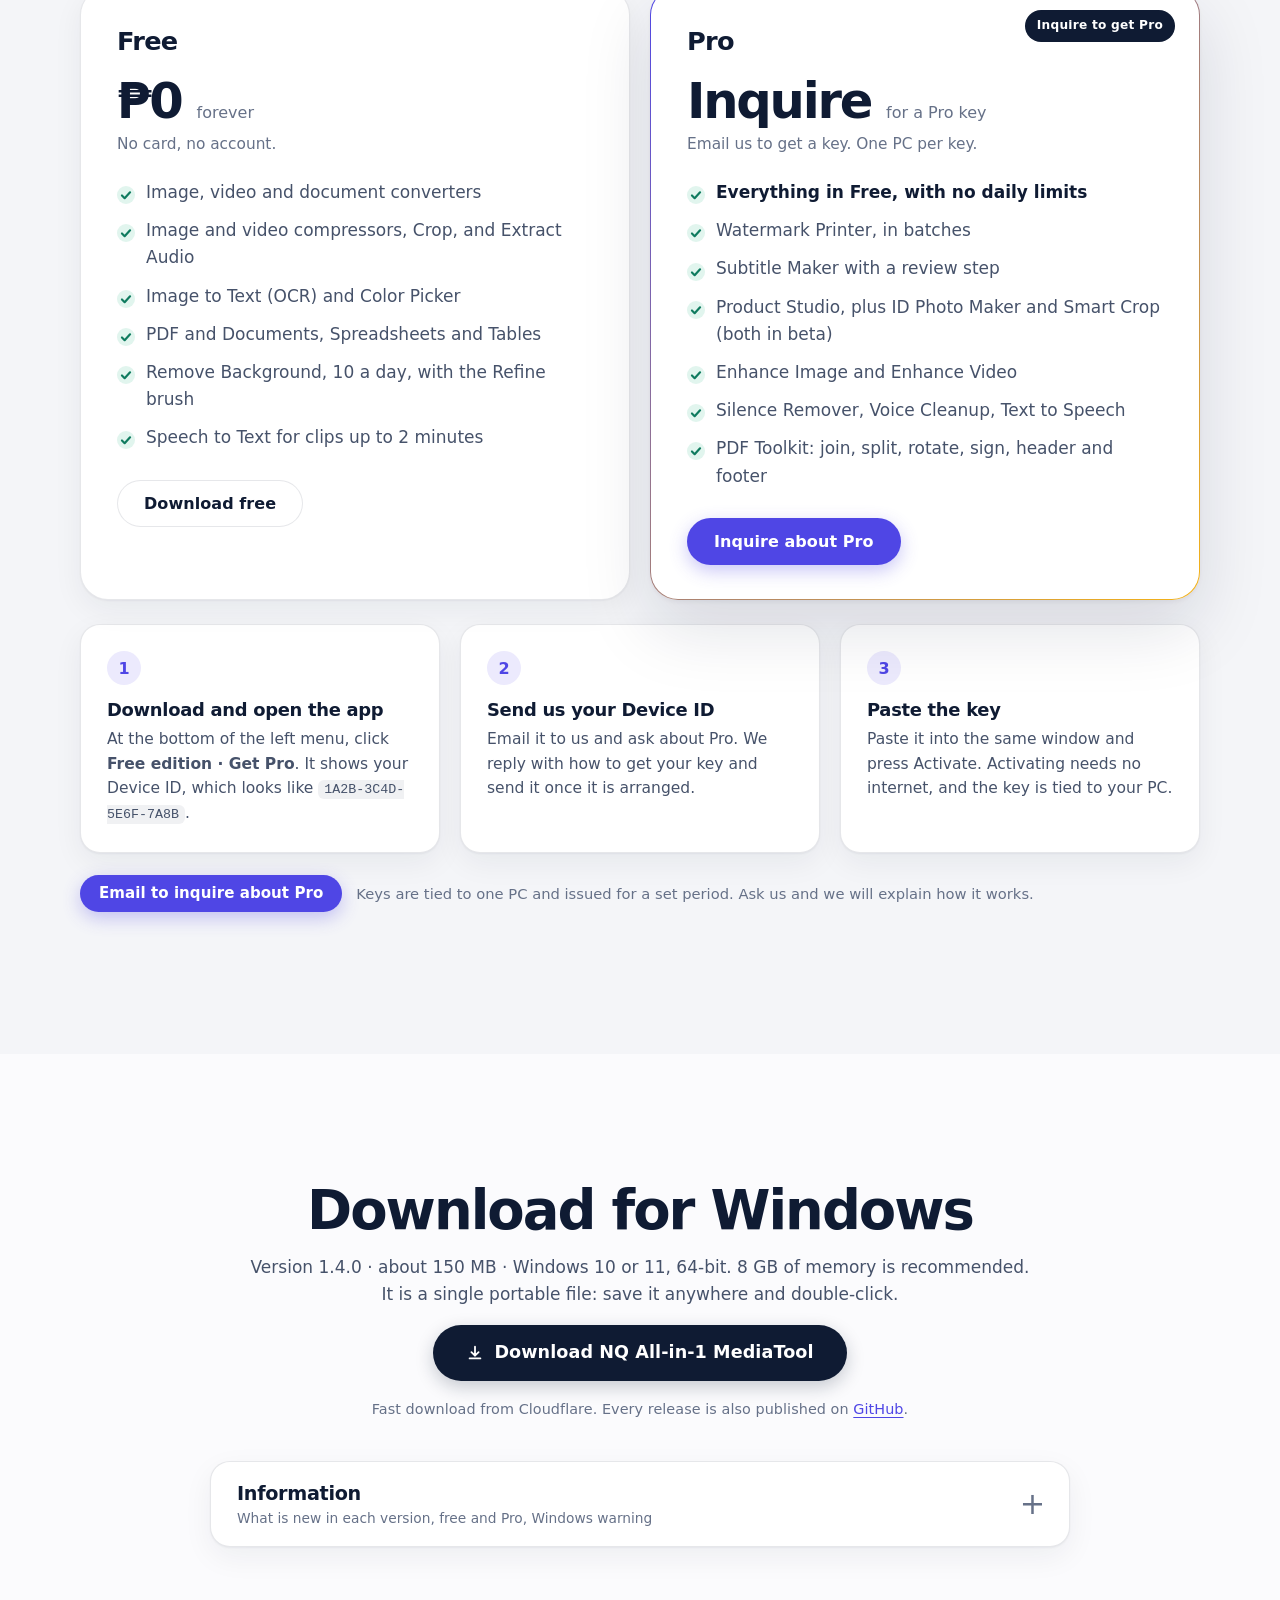
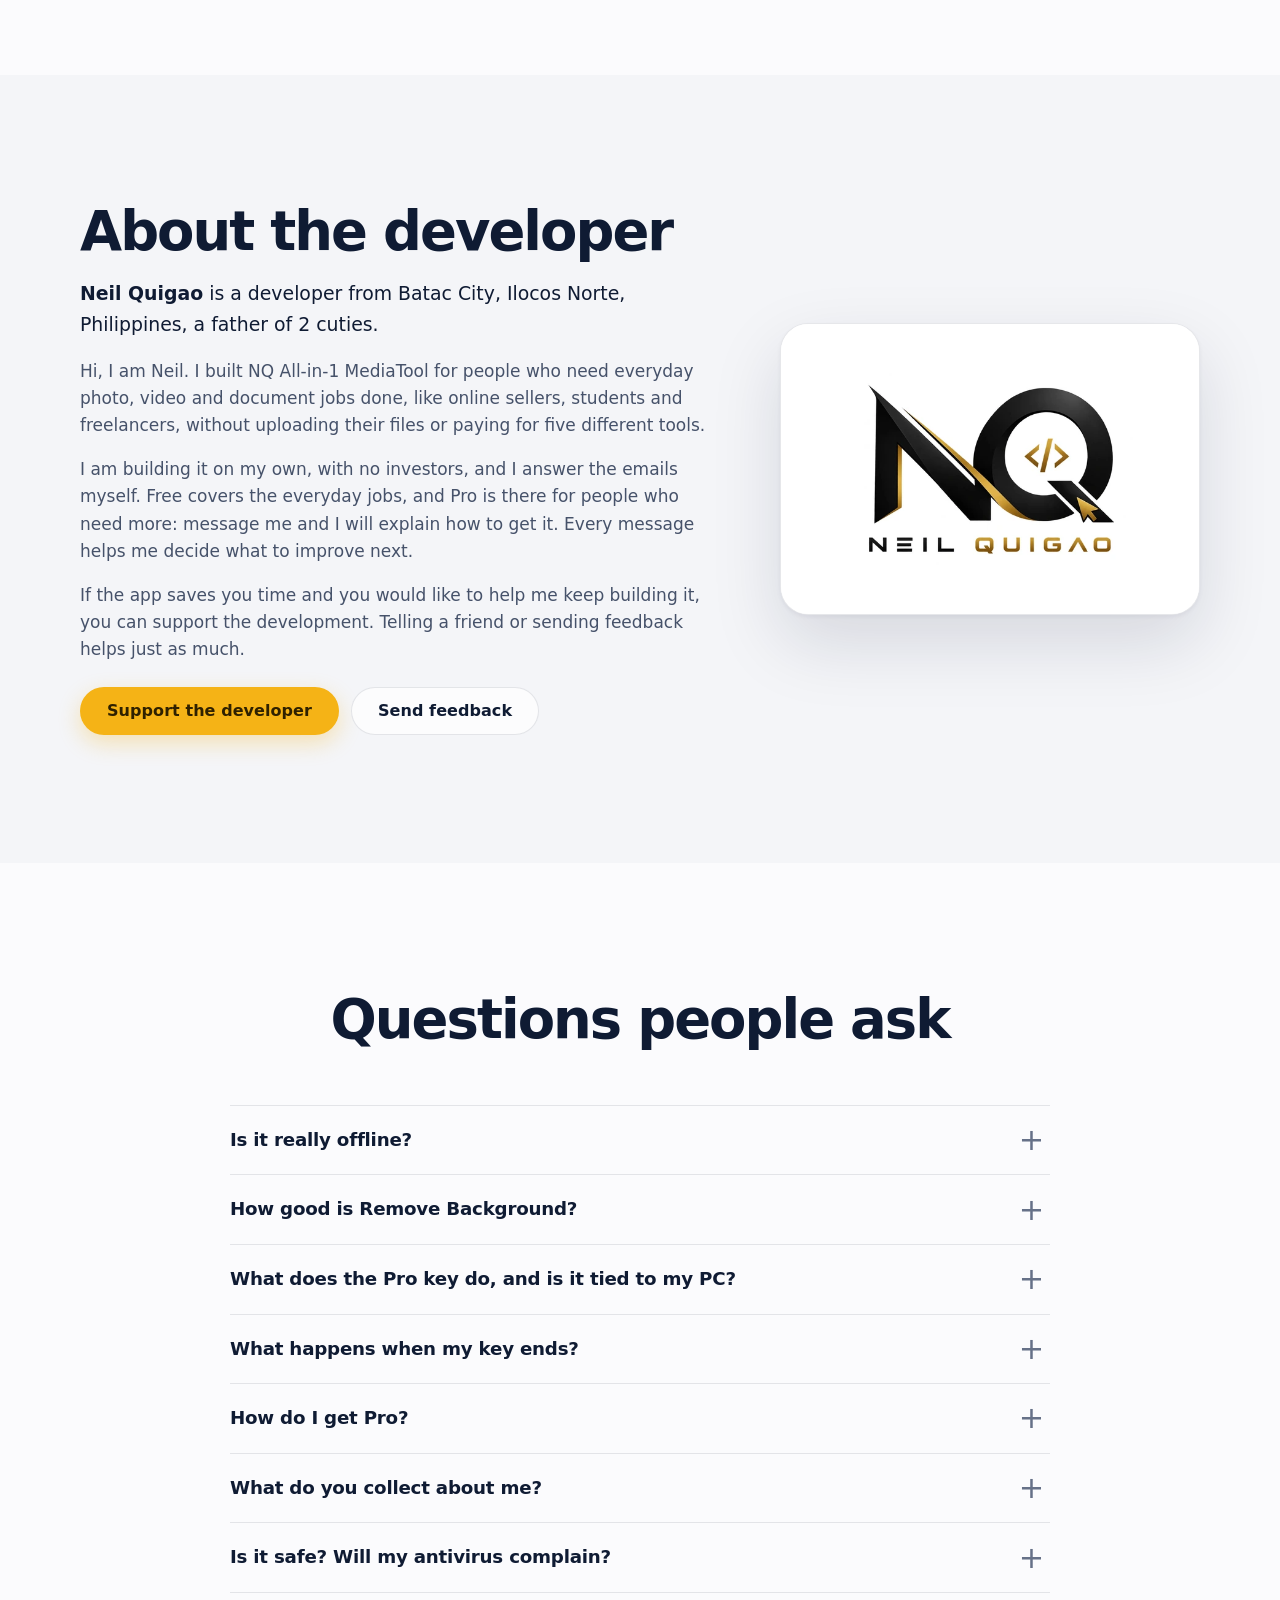
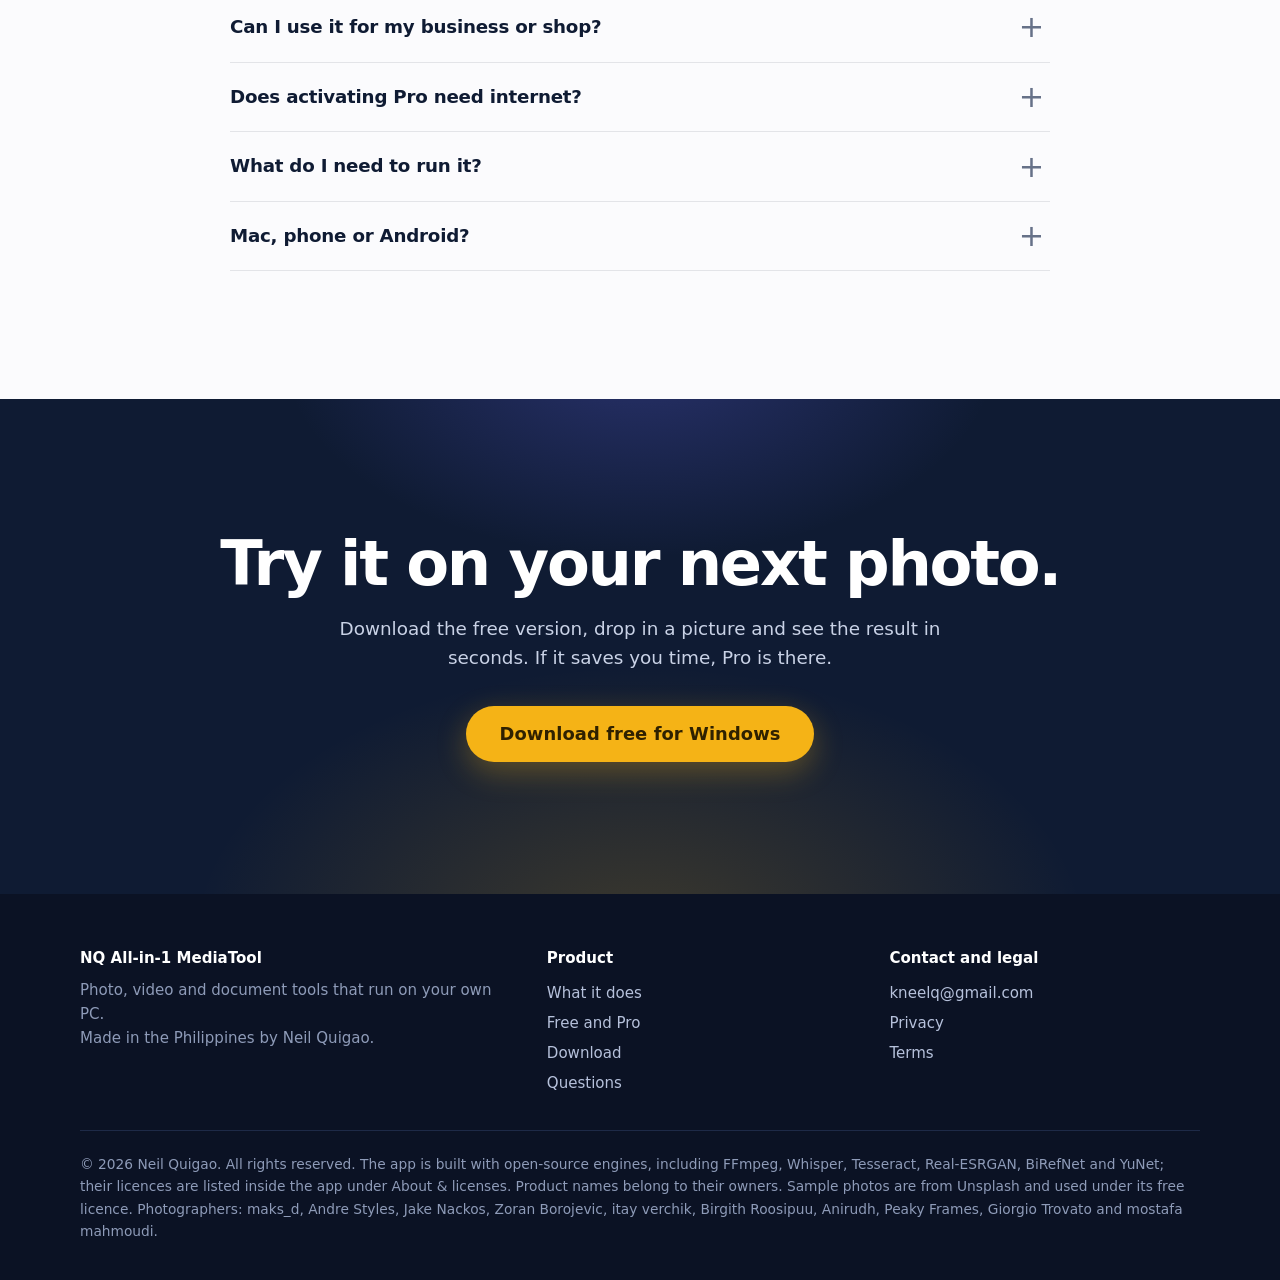
==== commit 65f69671: "v1.4.0: Color Picker, 23 tools Co-Authored-By: Claude Sonnet 5.5 <noreply@anthropic.com>" ====
--- a/docs/index.html
+++ b/docs/index.html
@@ -23,7 +23,7 @@
     <nav id="nav" aria-label="Main">
       <span class="nav-ind" aria-hidden="true"></span>
       <a href="#results">Results</a>
-      <a href="#tools">All 22 tools</a>
+      <a href="#tools">All 23 tools</a>
       <a href="#offline">Offline</a>
       <a href="#pricing">Free and Pro</a>
       <a href="#about">About</a>
@@ -57,7 +57,7 @@
   </div>
   <div class="strip">
     <div class="wrap">
-      <div><b>22 tools</b><span>in one app, in three groups</span></div>
+      <div><b>23 tools</b><span>in one app, in three groups</span></div>
       <div><b>0 uploads</b><span>your files are not sent to a server</span></div>
       <div><b>1 file</b><span>about 150 MB, nothing to install</span></div>
       <div><b>10 free</b><span>background cut-outs every day</span></div>
@@ -72,7 +72,7 @@
         <span class="ic ic-gold"><svg viewBox="0 0 24 24" fill="none" stroke="currentColor" stroke-width="1.8" stroke-linecap="round" stroke-linejoin="round" aria-hidden="true"><rect x="3" y="8" width="18" height="4" rx="1"/><path d="M12 8v13M5 12v8a1 1 0 0 0 1 1h12a1 1 0 0 0 1-1v-8M7.5 8a2.5 2.5 0 1 1 0-5C10 3 12 8 12 8s2-5 4.5-5a2.5 2.5 0 1 1 0 5"/></svg></span>
         <div>
           <h2>Interested in Pro?</h2>
-          <p>All 22 tools with no daily limits. Email us your Device ID and we will tell you how to get a Pro key. Free stays free.</p>
+          <p>All 23 tools with no daily limits. Email us your Device ID and we will tell you how to get a Pro key. Free stays free.</p>
           <a class="nlink" href="#get-pro">Inquire about Pro <span aria-hidden="true">&rarr;</span></a>
         </div>
       </div>
@@ -105,6 +105,7 @@
           <li><img src="icons/compress-image.svg" alt=""><div><b>Compress Image</b><small>Much smaller files with no visible loss, for a whole folder at once.</small></div></li>
           <li><img src="icons/crop.svg" alt=""><div><b>Crop</b><small>Square, 4:5, 16:9 or any shape, with a live box on the picture.</small></div></li>
           <li><img src="icons/image-to-text-ocr.svg" alt=""><div><b>Image to Text</b><small>Copy the words out of a photo or scan (English).</small></div></li>
+          <li><img src="icons/color-picker.svg" alt=""><div><b>Color Picker</b><small>The main colours of any picture with hex codes and swatches. Click to copy, or click the picture to read any spot.</small></div></li>
           <li><img src="icons/remove-background.svg" alt=""><div><b>Remove Background</b><small>AI cut-out with a Refine brush. Save transparent, white or a colour, square for listings.</small></div><span class="lim">10 a day</span></li>
           <li><img src="icons/enhance-image.svg" alt=""><div><b>Enhance Image</b><small>AI enlarges small pictures 2×, 3× or 4× and brings back fine detail.</small></div><span class="pro">PRO</span></li>
           <li><img src="icons/watermark-printer.svg" alt=""><div><b>Watermark Printer</b><small>Stamp your name or logo on a whole folder, with a live preview.</small></div><span class="pro">PRO</span></li>
@@ -285,7 +286,7 @@
           <ul>
             <li>Image, video and document converters</li>
             <li>Image and video compressors, Crop, and Extract Audio</li>
-            <li>Image to Text (OCR)</li>
+            <li>Image to Text (OCR) and Color Picker</li>
             <li>PDF and Documents, Spreadsheets and Tables</li>
             <li>Remove Background, 10 a day, with the Refine brush</li>
             <li>Speech to Text for clips up to 2 minutes</li>
@@ -330,6 +331,12 @@
     <details class="info">
       <summary>Information <small>What is new in each version, free and Pro, Windows warning</small></summary>
       <div class="infobody">
+      <div class="ib"><b>Version 1.4.0: Color Picker</b>
+        <ul>
+          <li><b>New free tool, Color Picker:</b> add a picture and see its main colours as swatches with hex codes (plus RGB, HSL and the share of the picture). Click a code to copy it, or click anywhere on the picture to read the exact colour of that spot.</li>
+          <li>Choose 3 to 12 colours, ignore a white or black background (handy for product photos), sort by use, brightness or hue, and copy all codes or a ready-to-paste CSS list. There are now 23 tools, 12 of them free.</li>
+        </ul>
+      </div>
       <div class="ib"><b>Version 1.3.1: Pro on inquiry</b>
         <ul>
           <li>Pro is now offered on inquiry: email your Device ID and we explain how to get a key. The website, terms and the in-app "Request Pro by email" message were updated to match.</li>
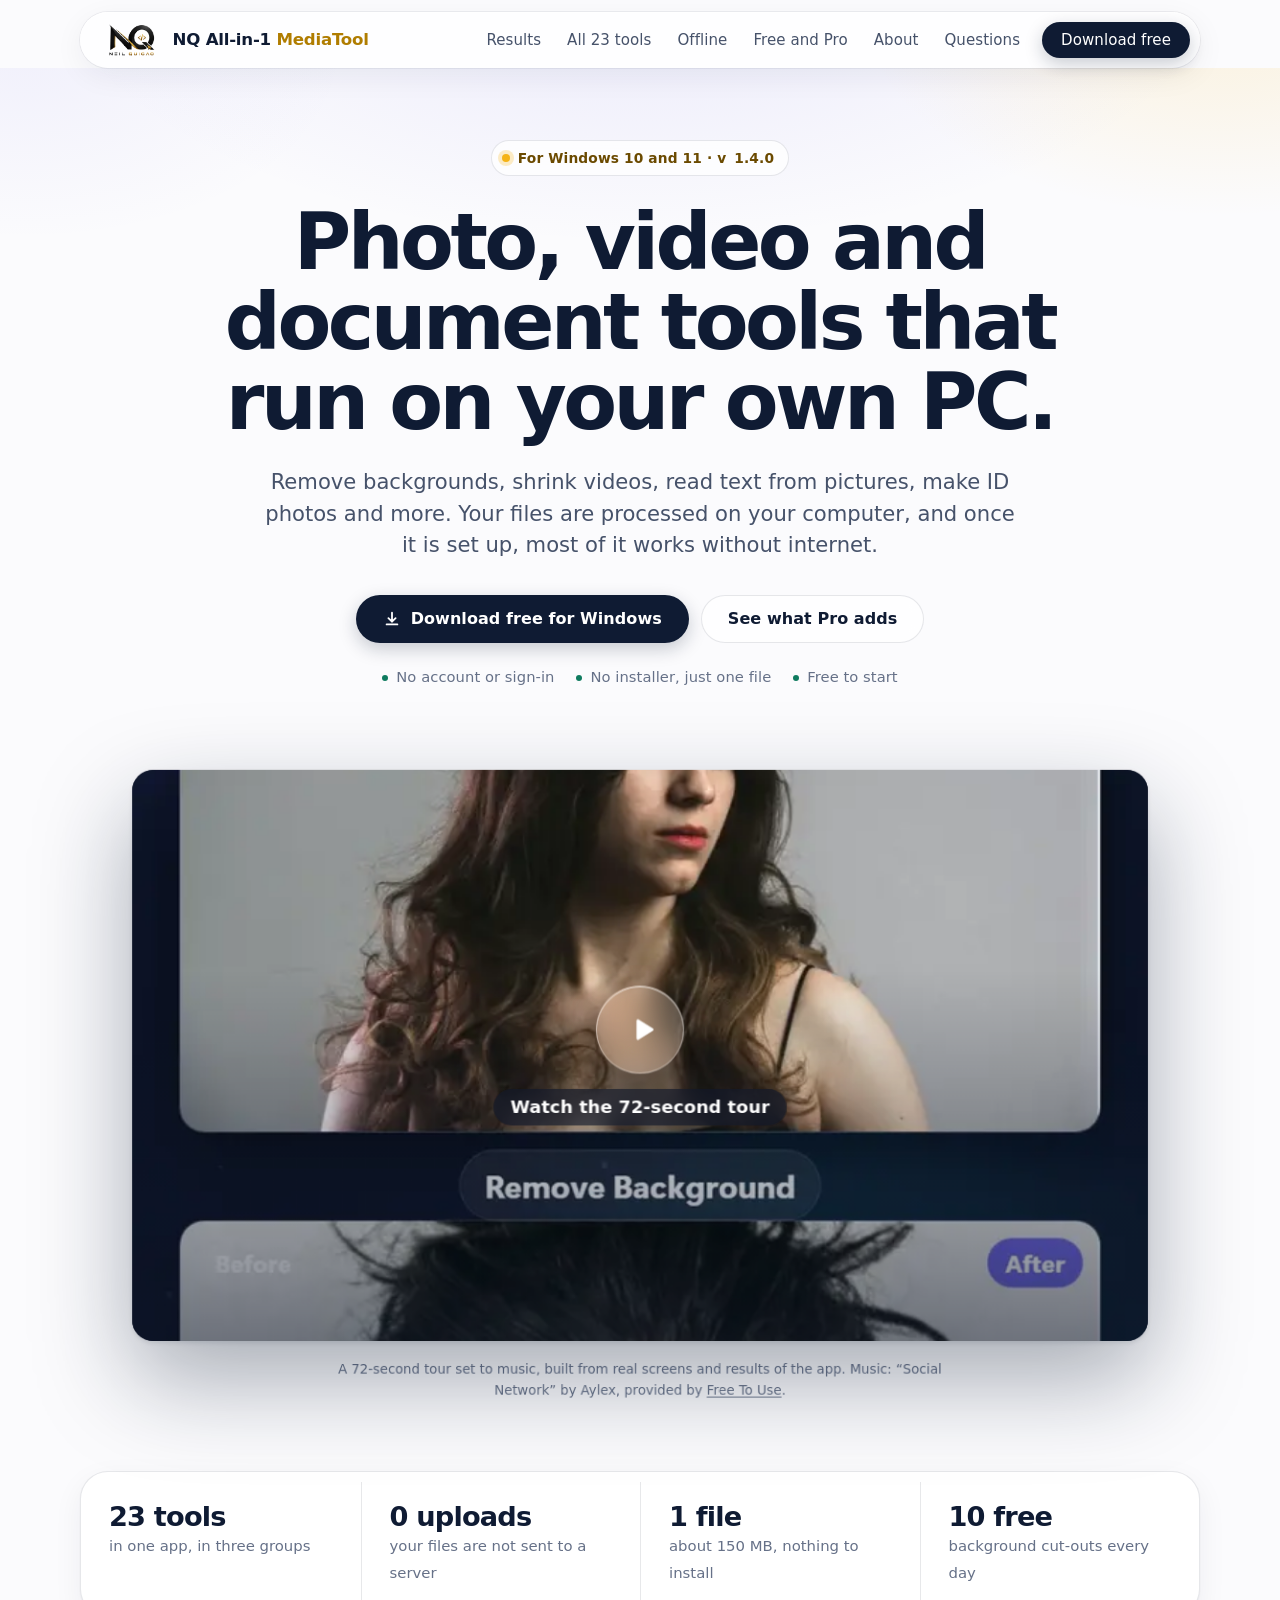
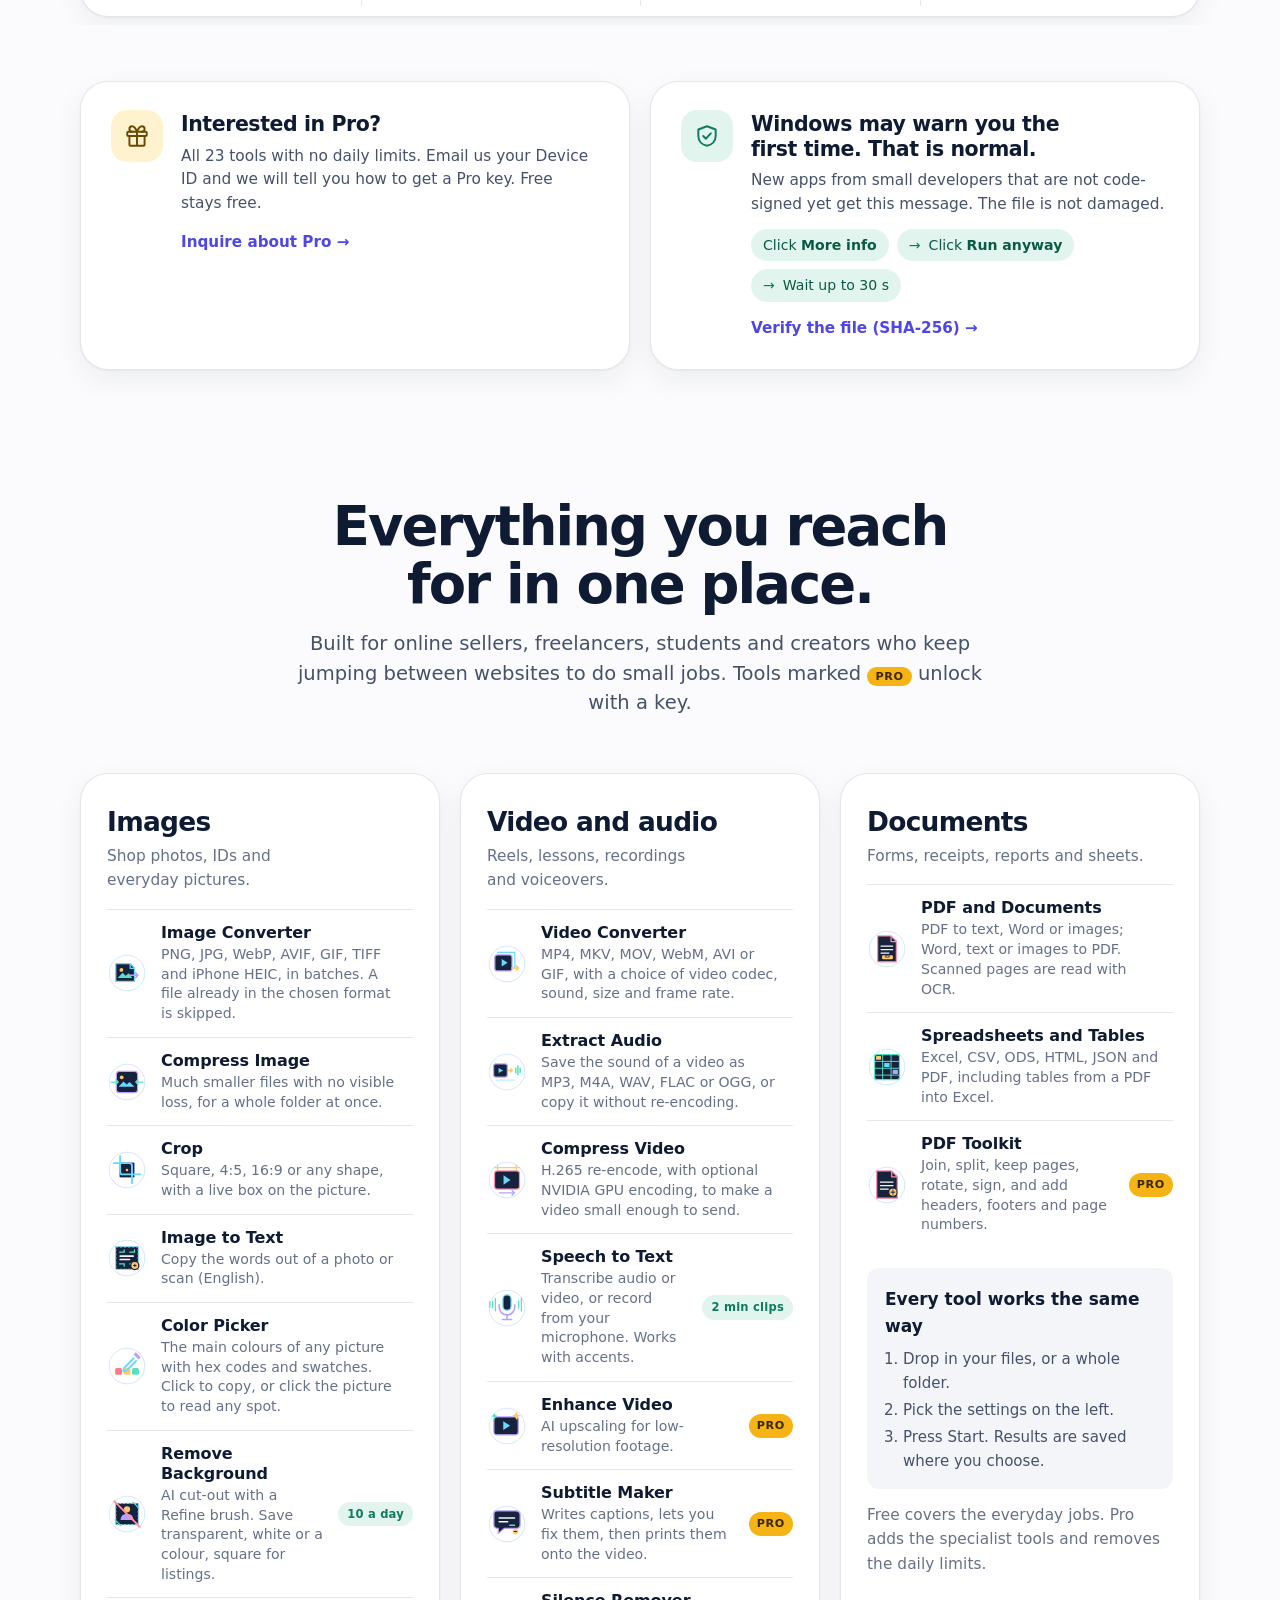
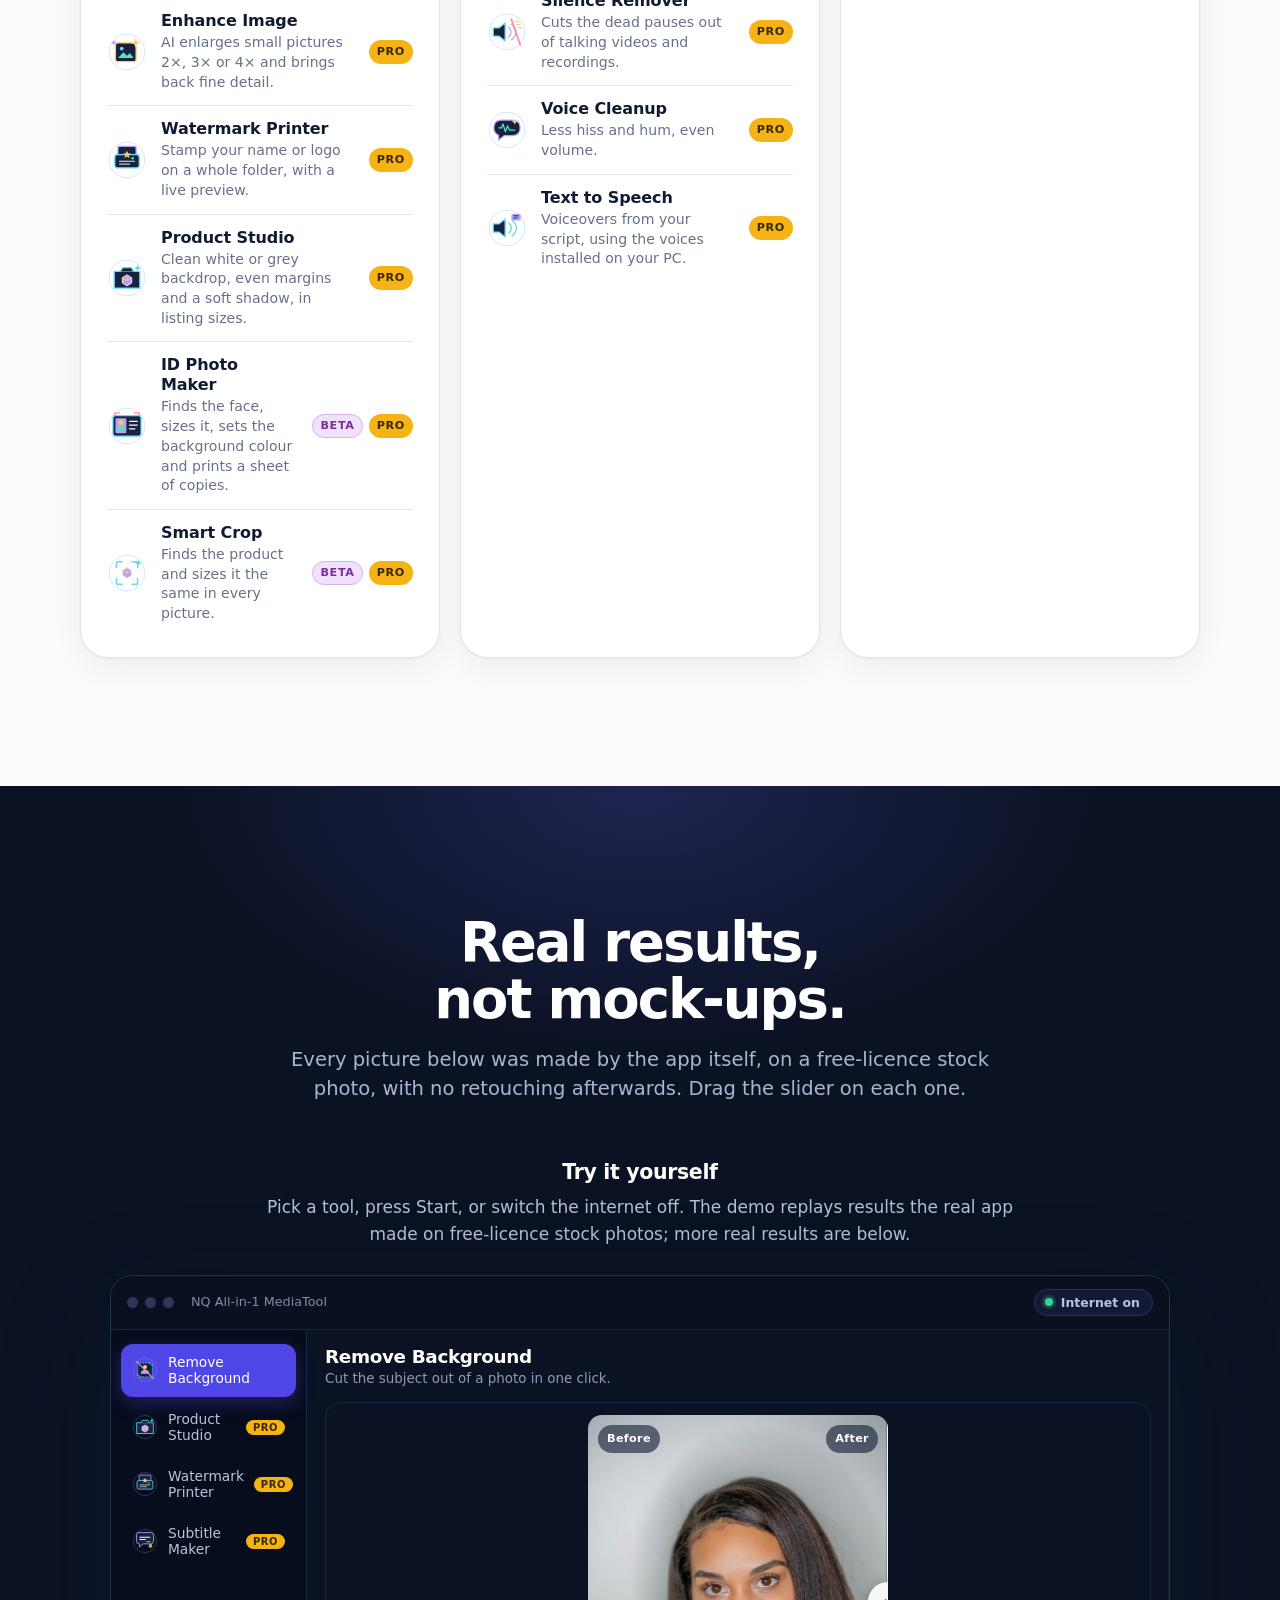
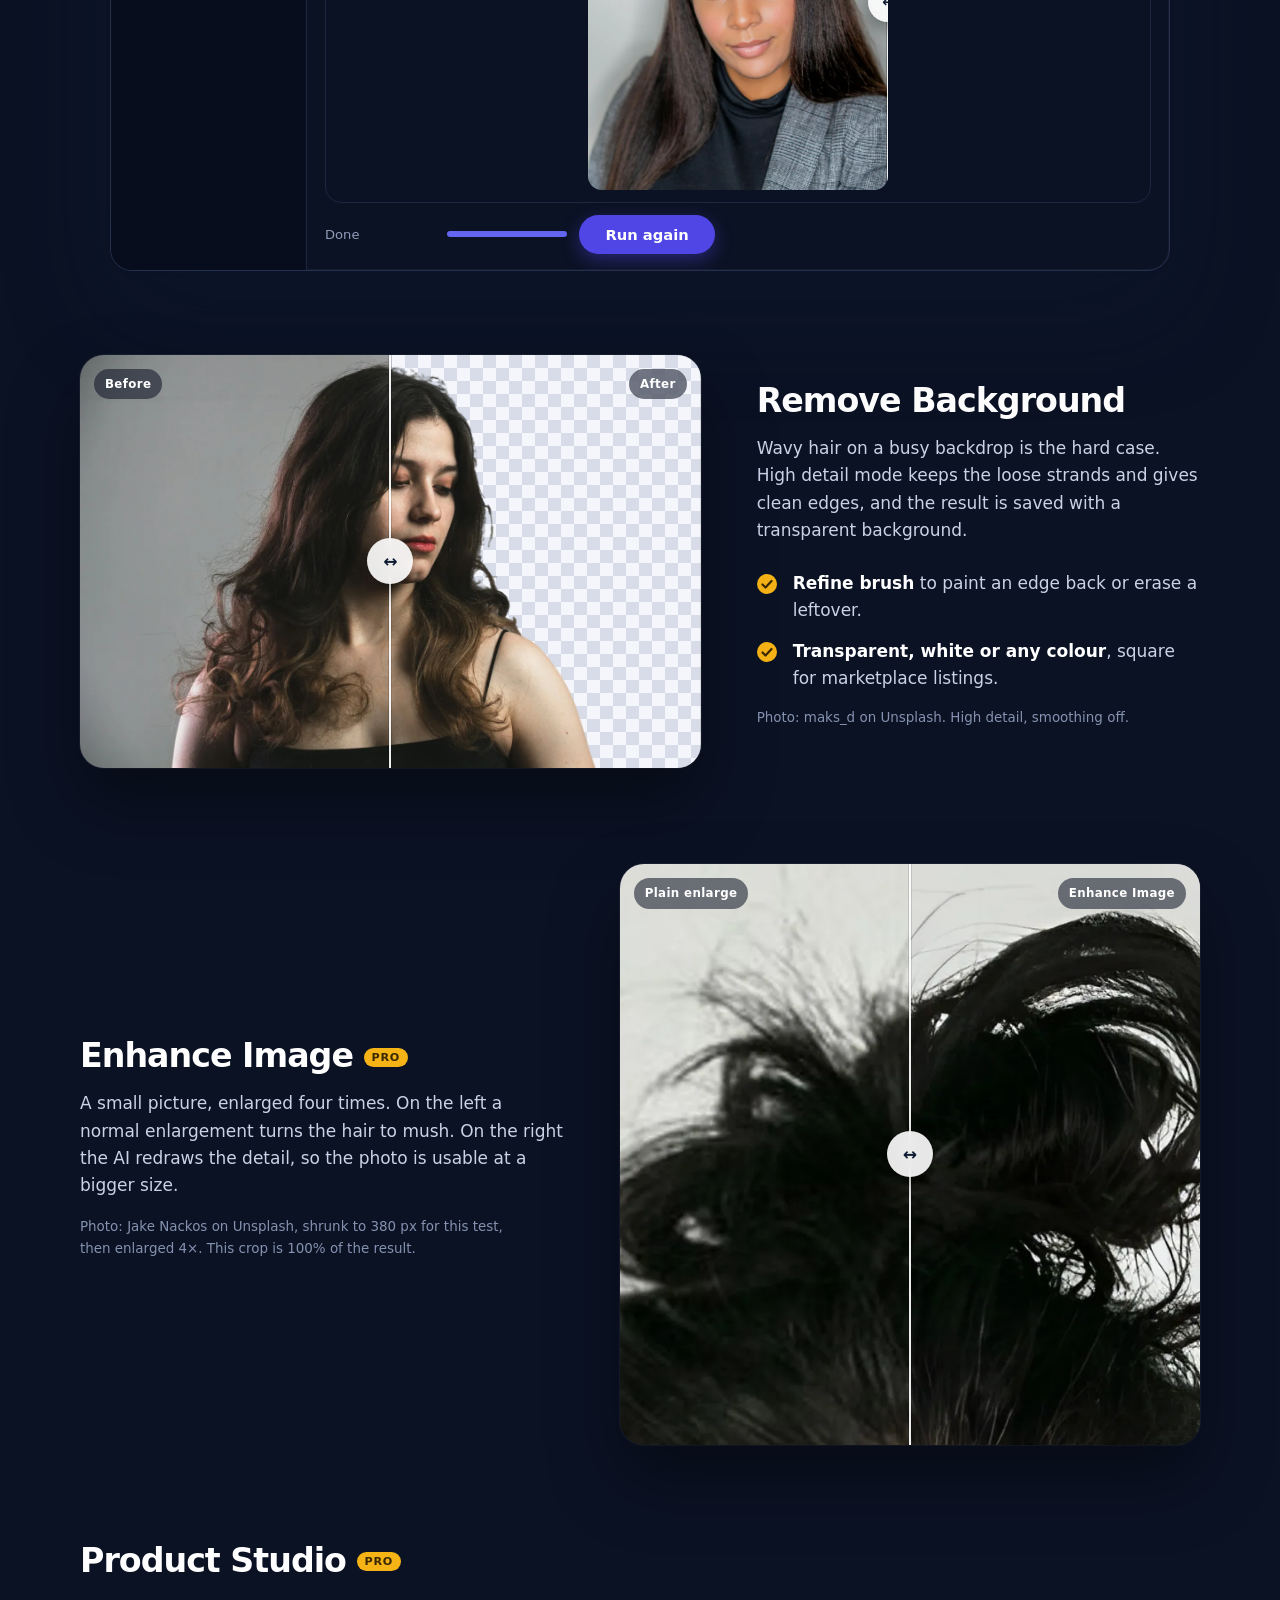
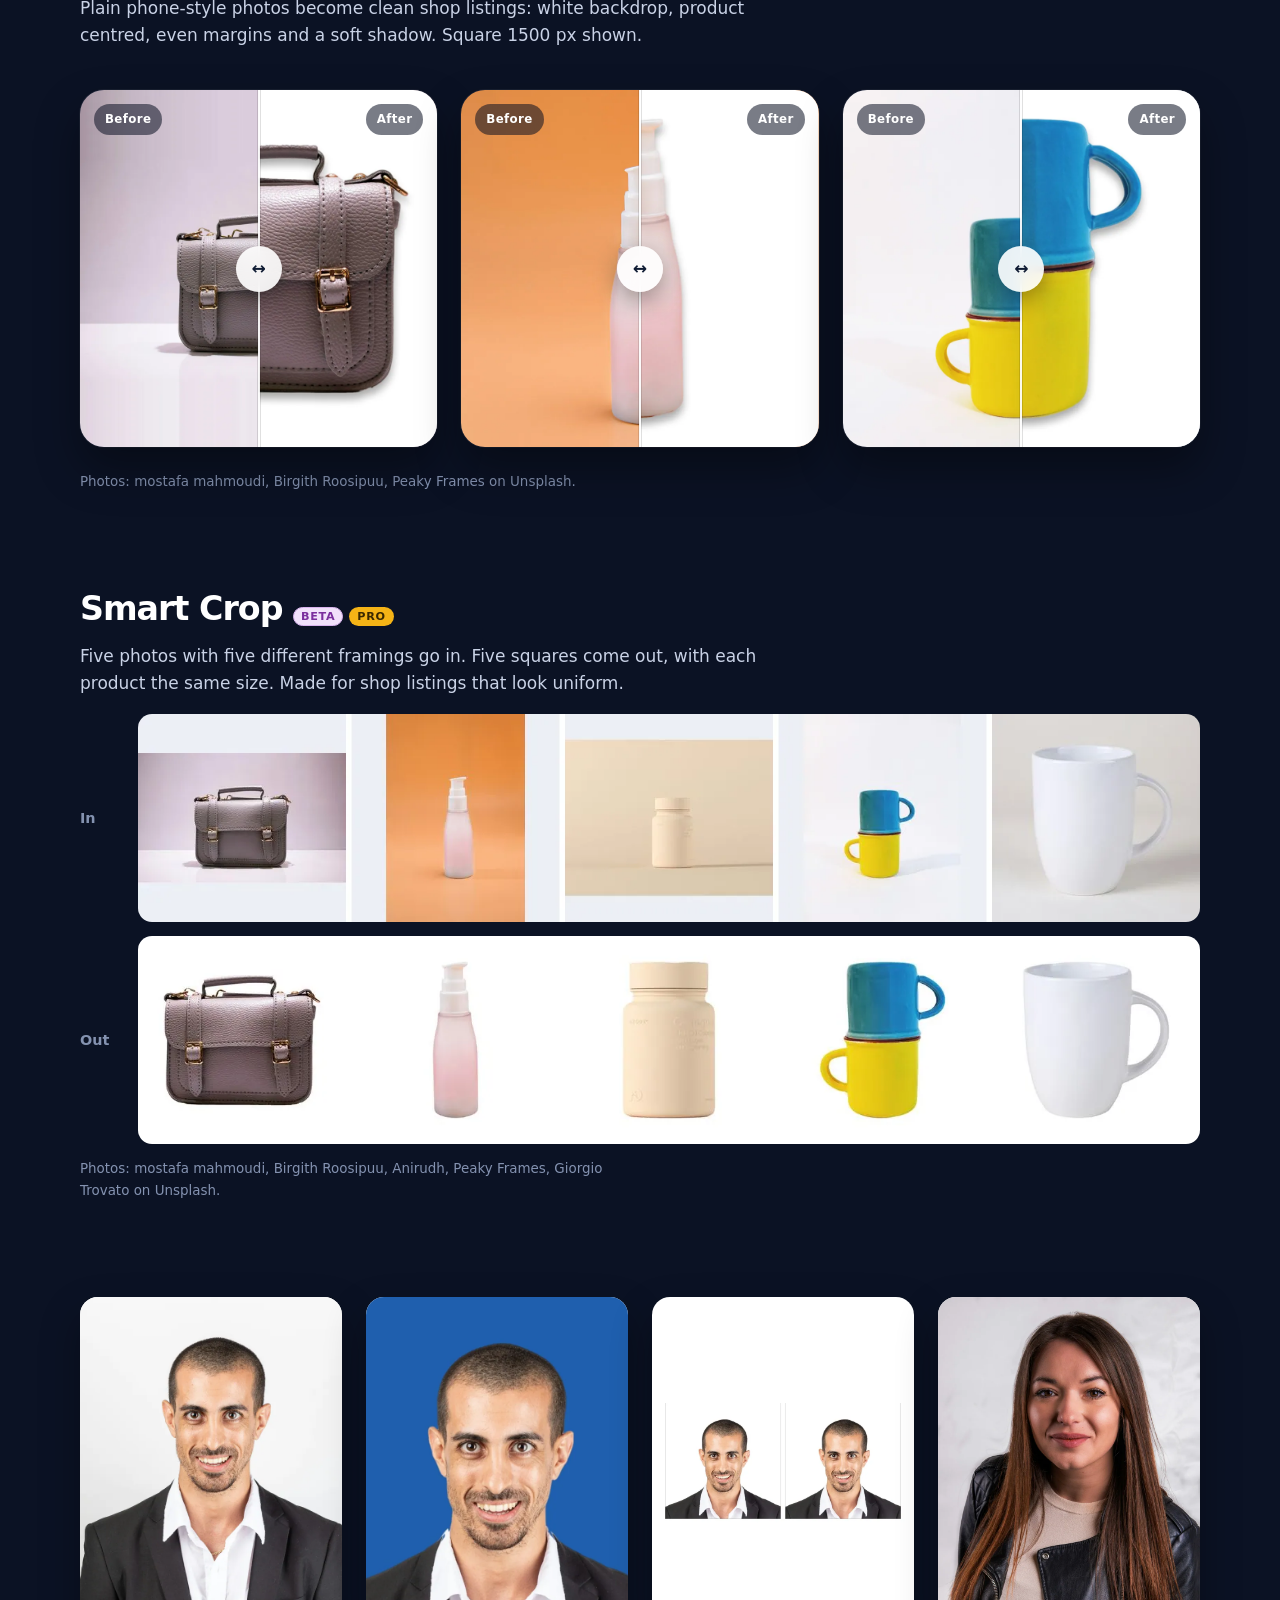
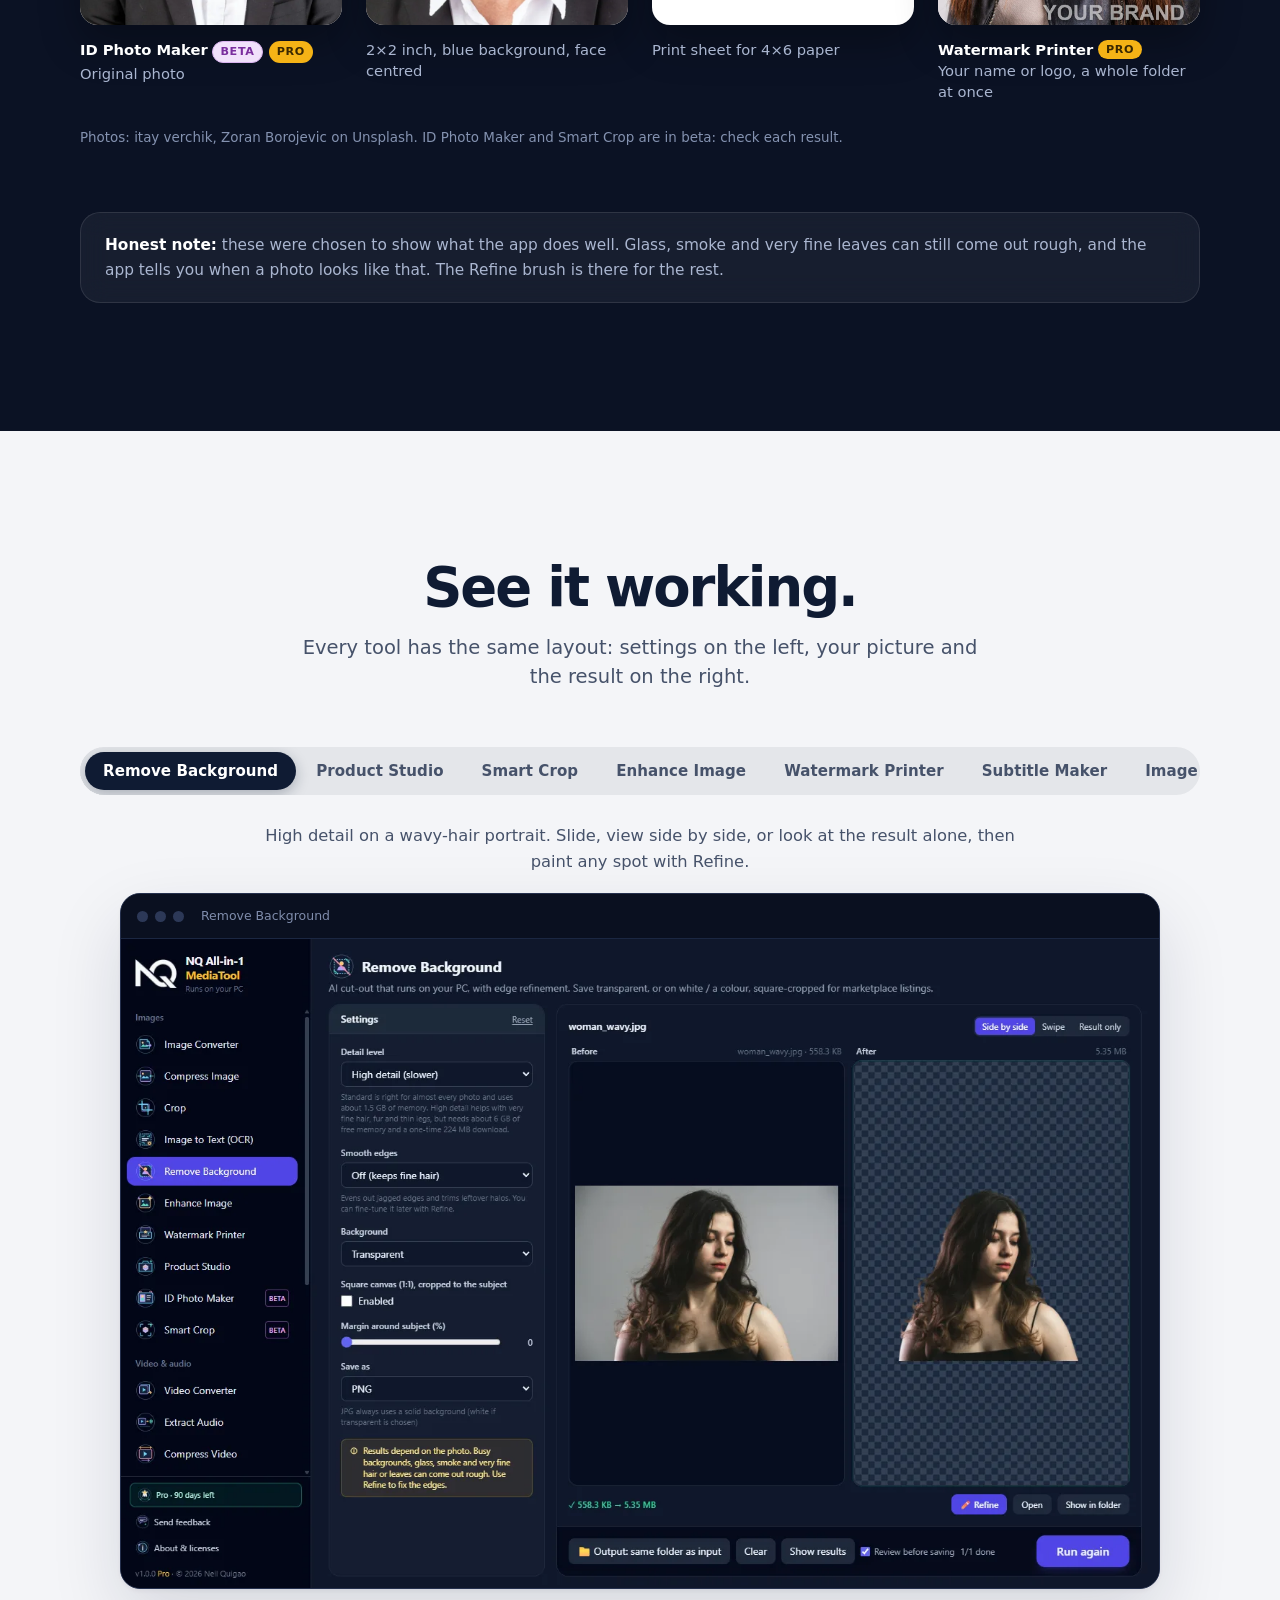
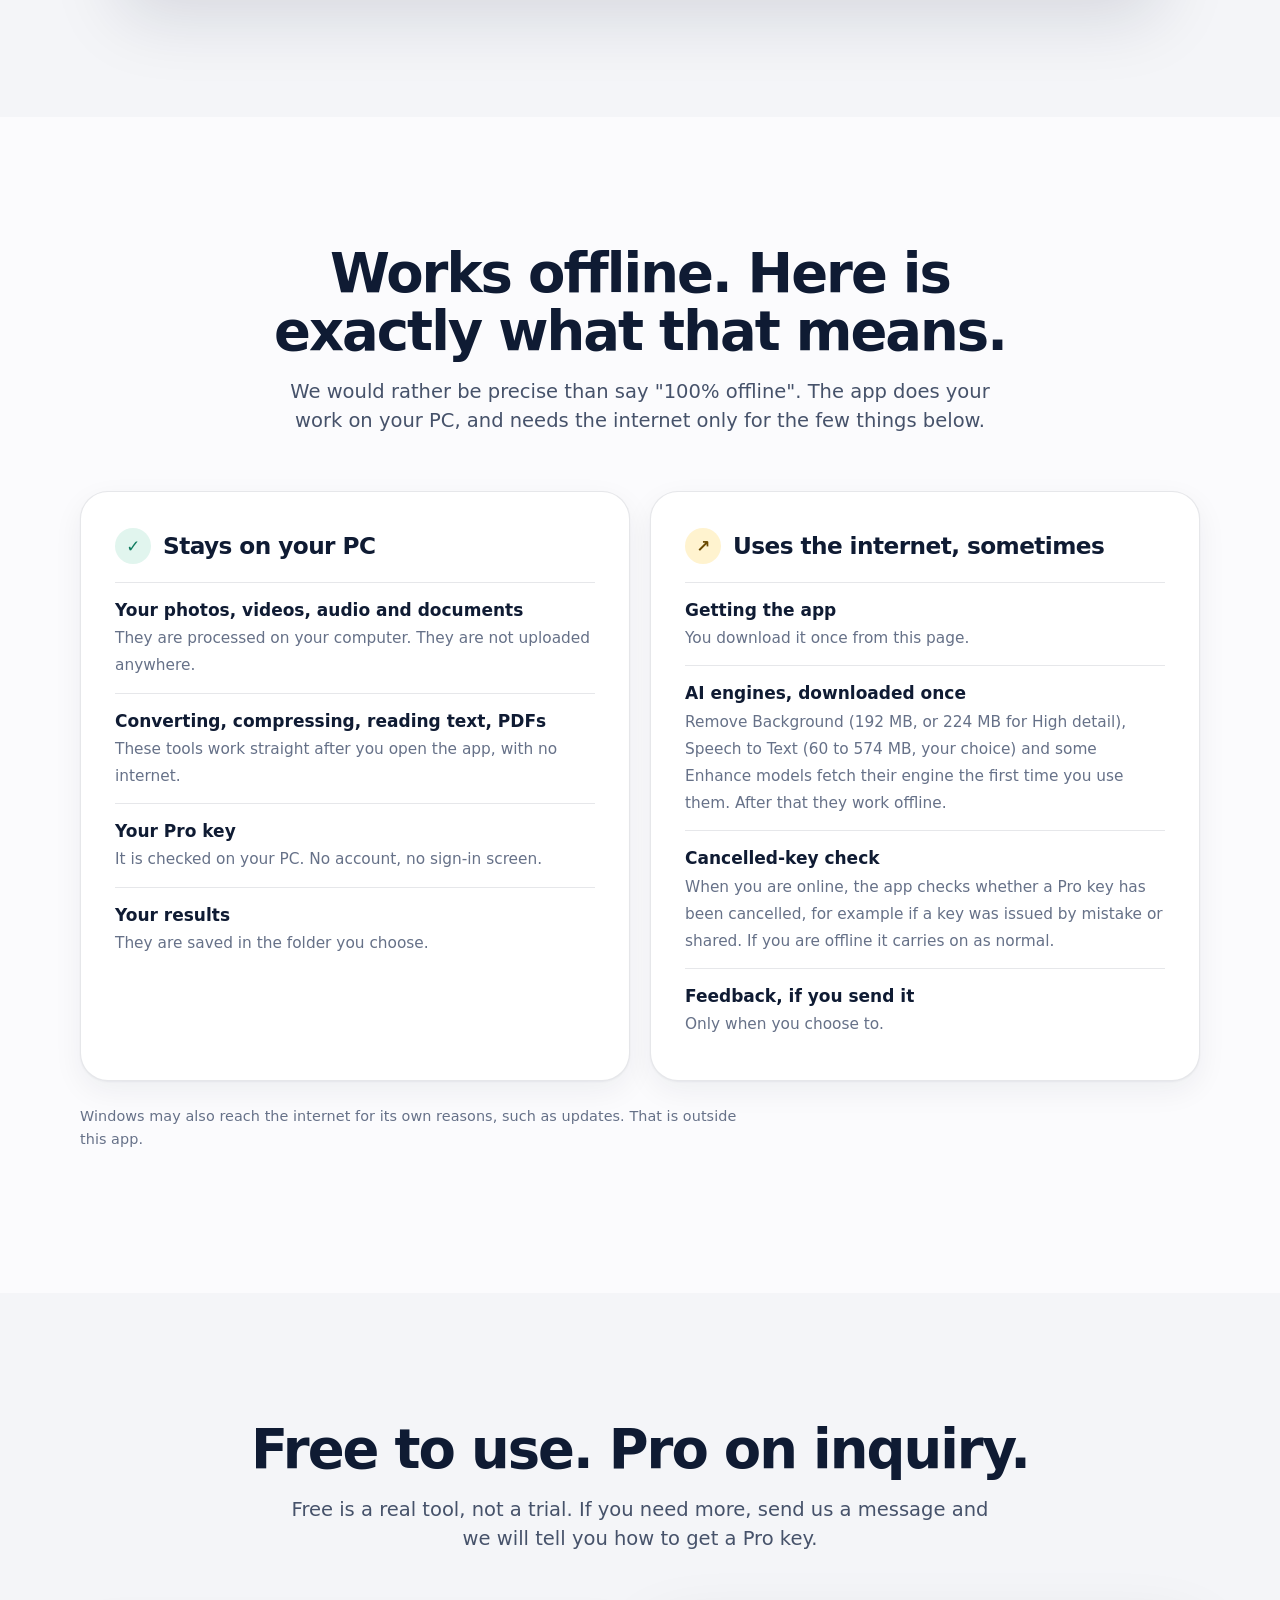
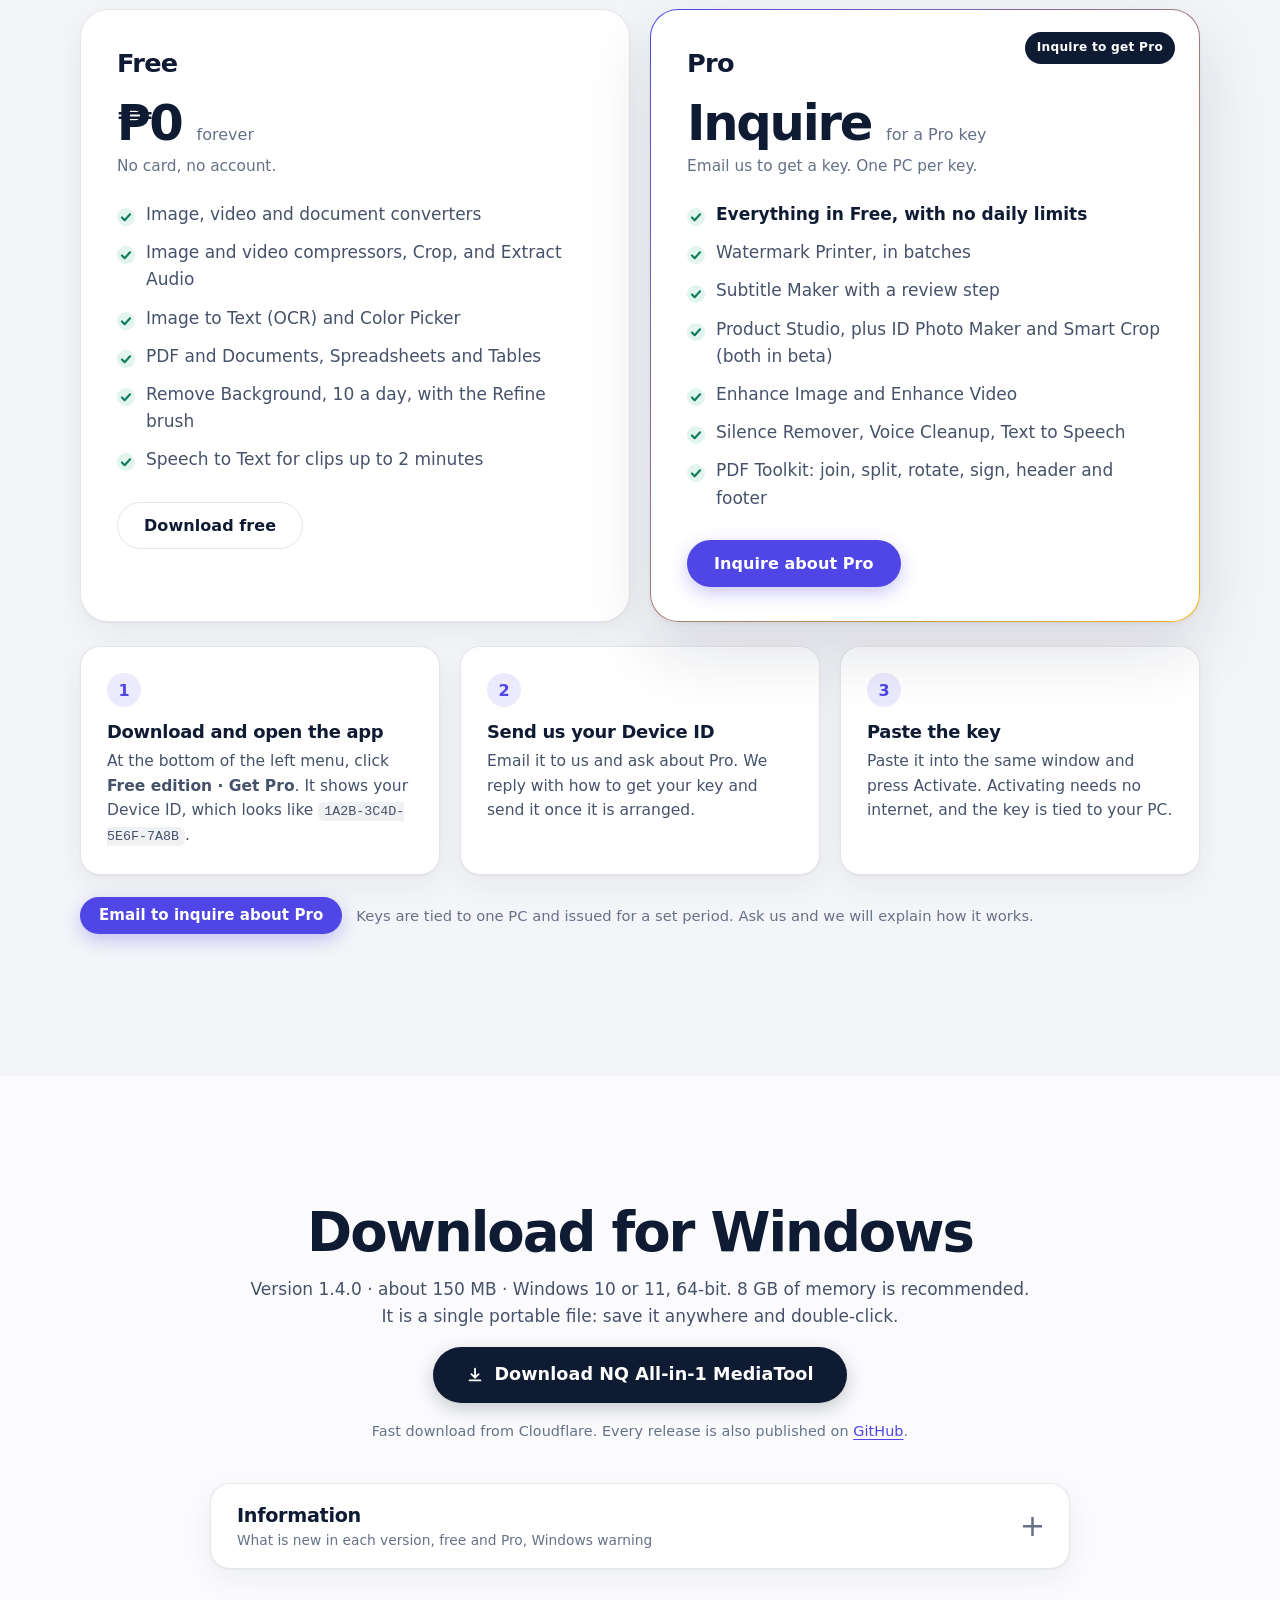
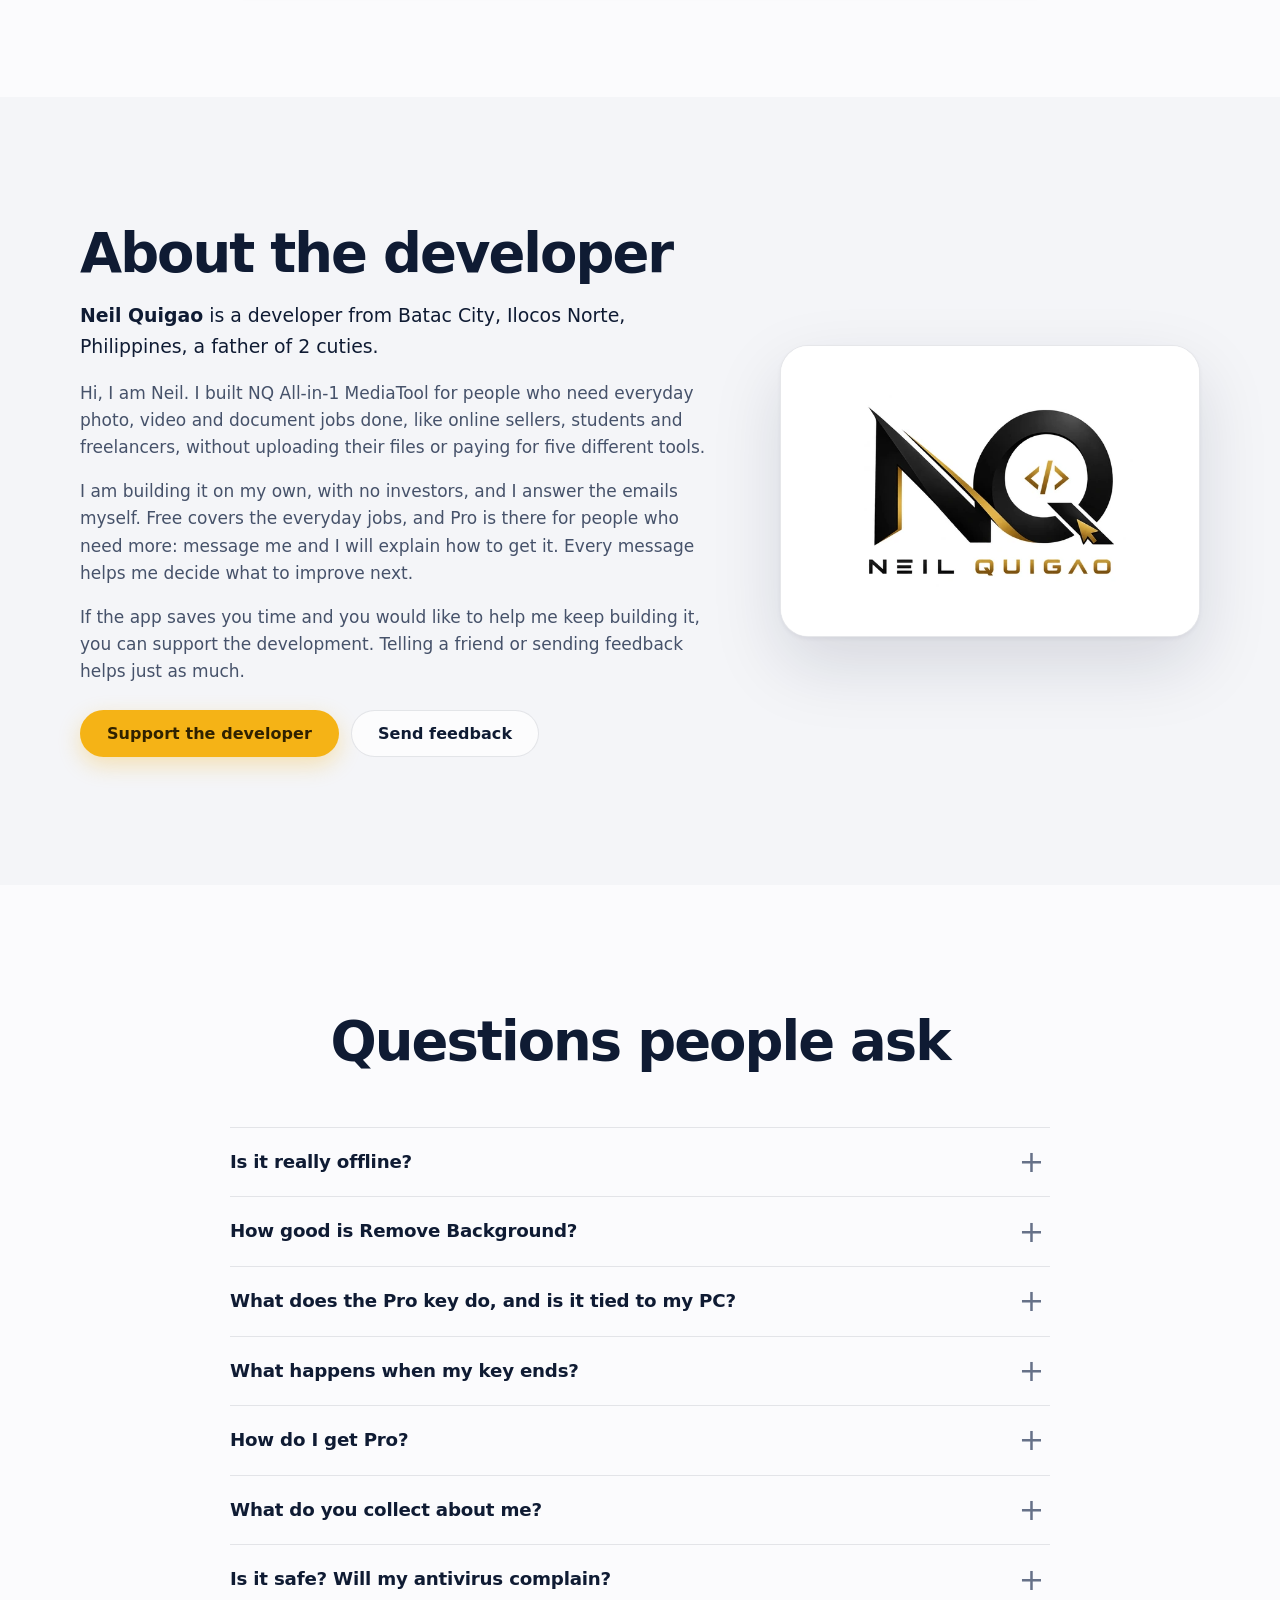
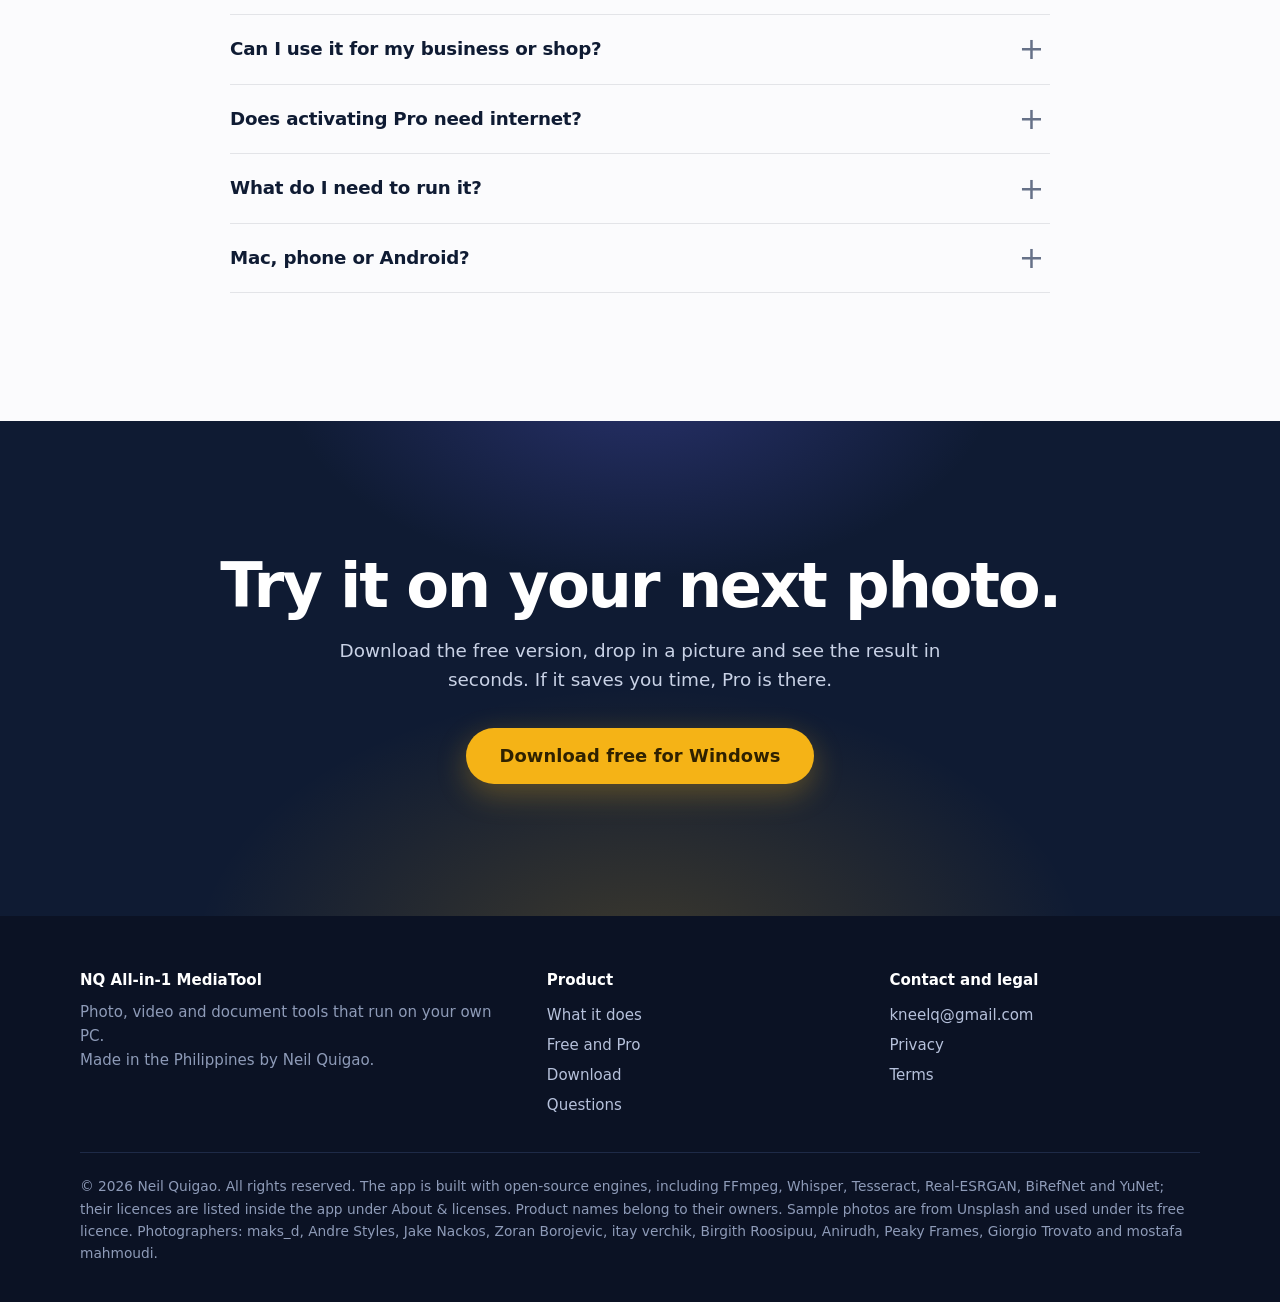
==== commit 3999c087: "Site: music credit under the tour video Co-Authored-By: Claude Sonnet 5.5 <noreply@anthropic.com>" ====
--- a/docs/index.html
+++ b/docs/index.html
@@ -52,7 +52,7 @@
         <video class="pv-vid" id="pvVid" playsinline preload="none" controls hidden aria-label="NQ All-in-1 MediaTool tour video"></video>
         <button class="pv-play" id="pvPlay" type="button" aria-label="Play the 72-second tour video, with sound"><span class="pv-ico" aria-hidden="true"><svg viewBox="0 0 24 24" width="34" height="34" fill="currentColor"><path d="M8 5.5v13a1 1 0 0 0 1.5.86l10.5-6.5a1 1 0 0 0 0-1.72L9.5 4.64A1 1 0 0 0 8 5.5z"/></svg></span><span class="pv-txt">Watch the 72-second tour</span></button>
       </div>
-      <figcaption class="cap">A 72-second tour set to music, built from real screens and results of the app.</figcaption>
+      <figcaption class="cap">A 72-second tour set to music, built from real screens and results of the app. Music: &ldquo;Social Network&rdquo; by Aylex, provided by <a href="https://freetouse.com" target="_blank" rel="noopener">Free To Use</a>.</figcaption>
     </figure>
   </div>
   <div class="strip">
--- a/docs/style.css
+++ b/docs/style.css
@@ -381,3 +381,4 @@
 .rdemo h3 { margin-bottom: 10px; }
 .rdemo > p { max-width: 44em; margin: 0 auto 26px; color: #b4bfd9; }
 .demo-fig { margin: 0 auto; width: 100%; text-align: left; }
+.cap a { color: inherit; text-decoration: underline; text-underline-offset: 2px; }
